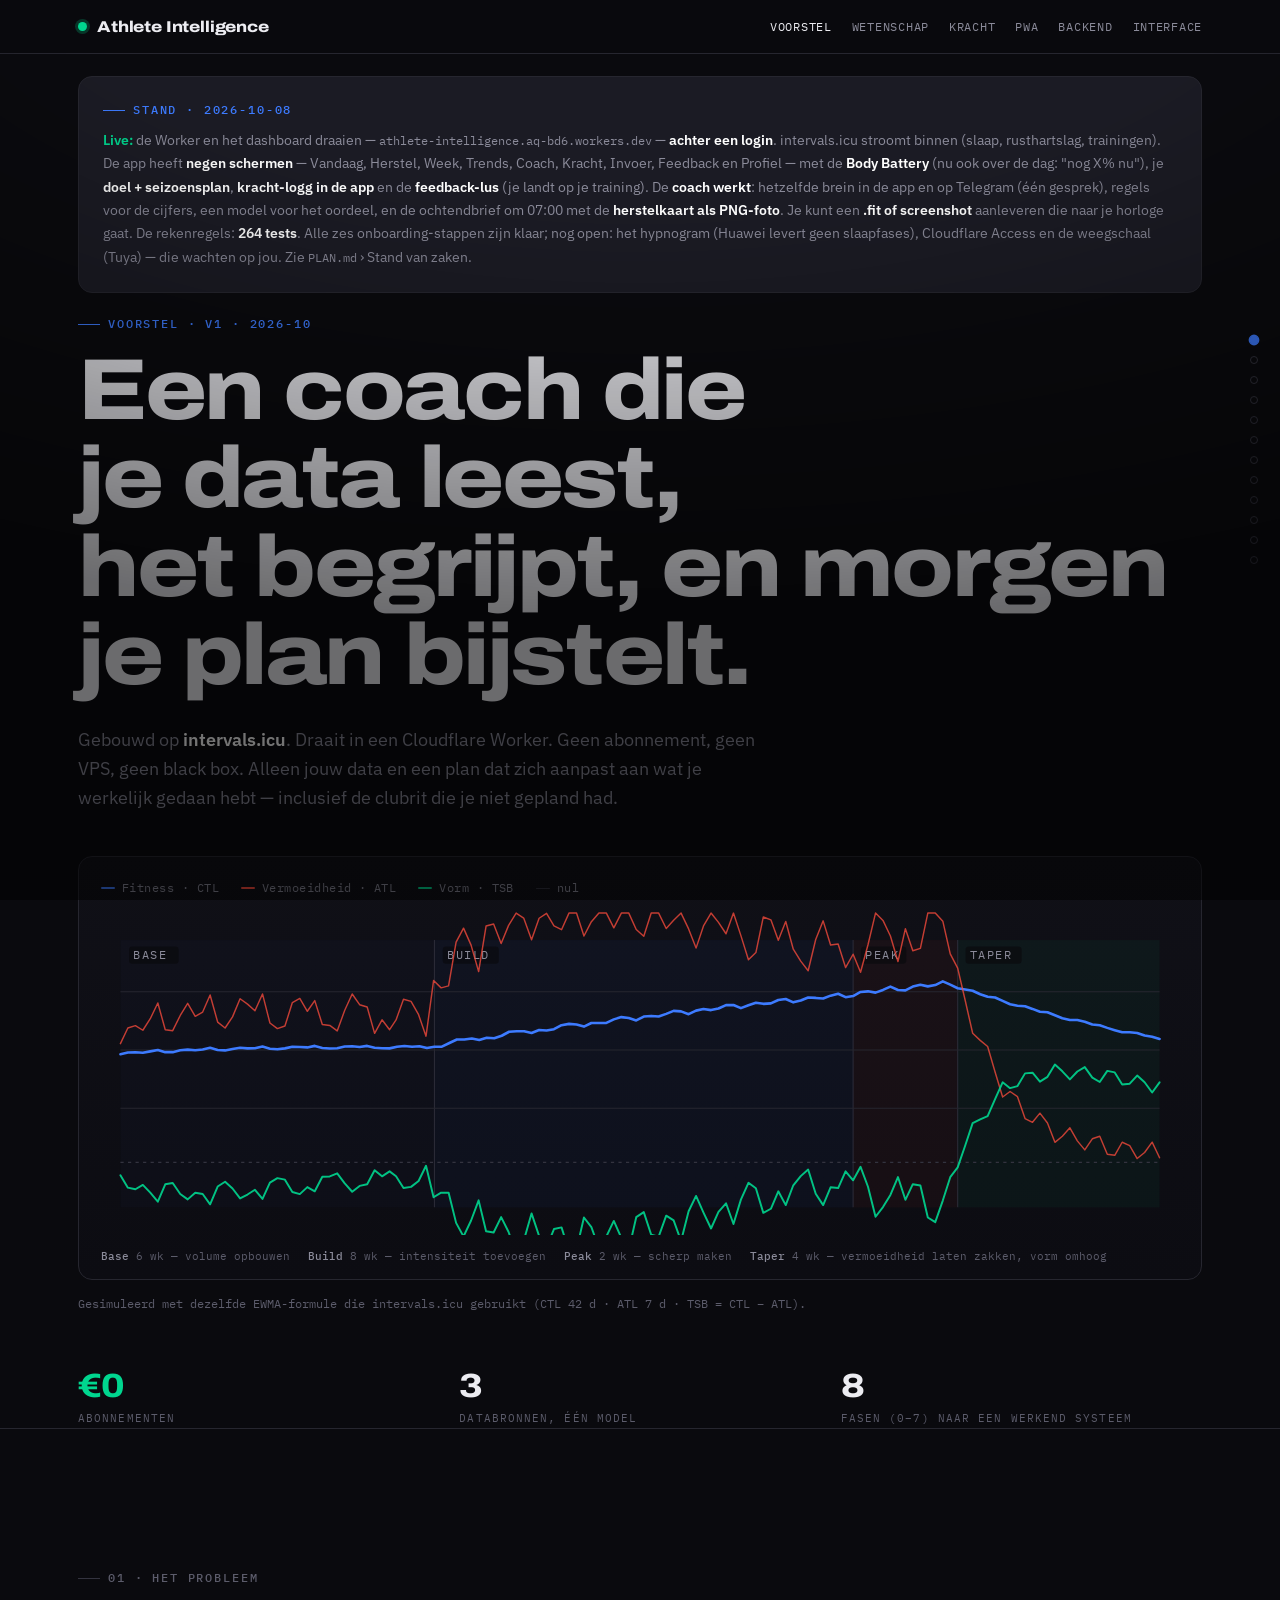
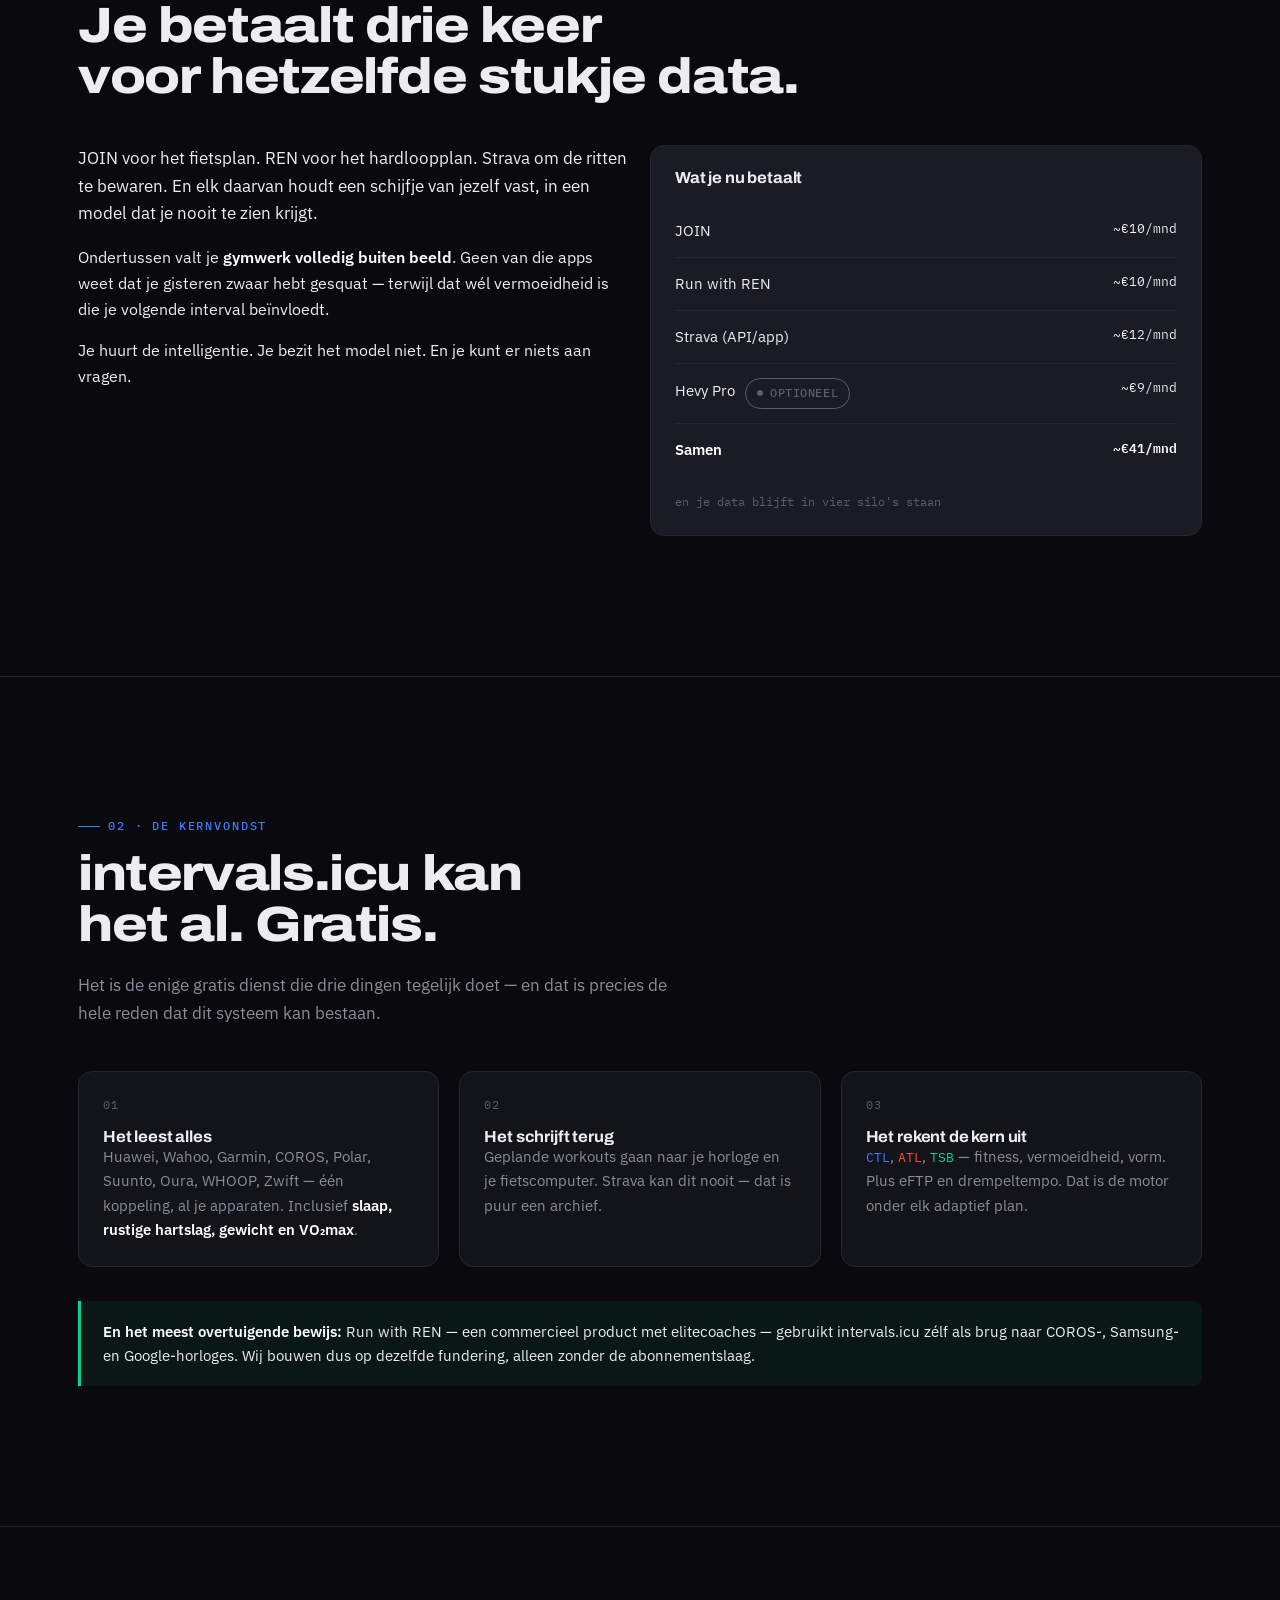
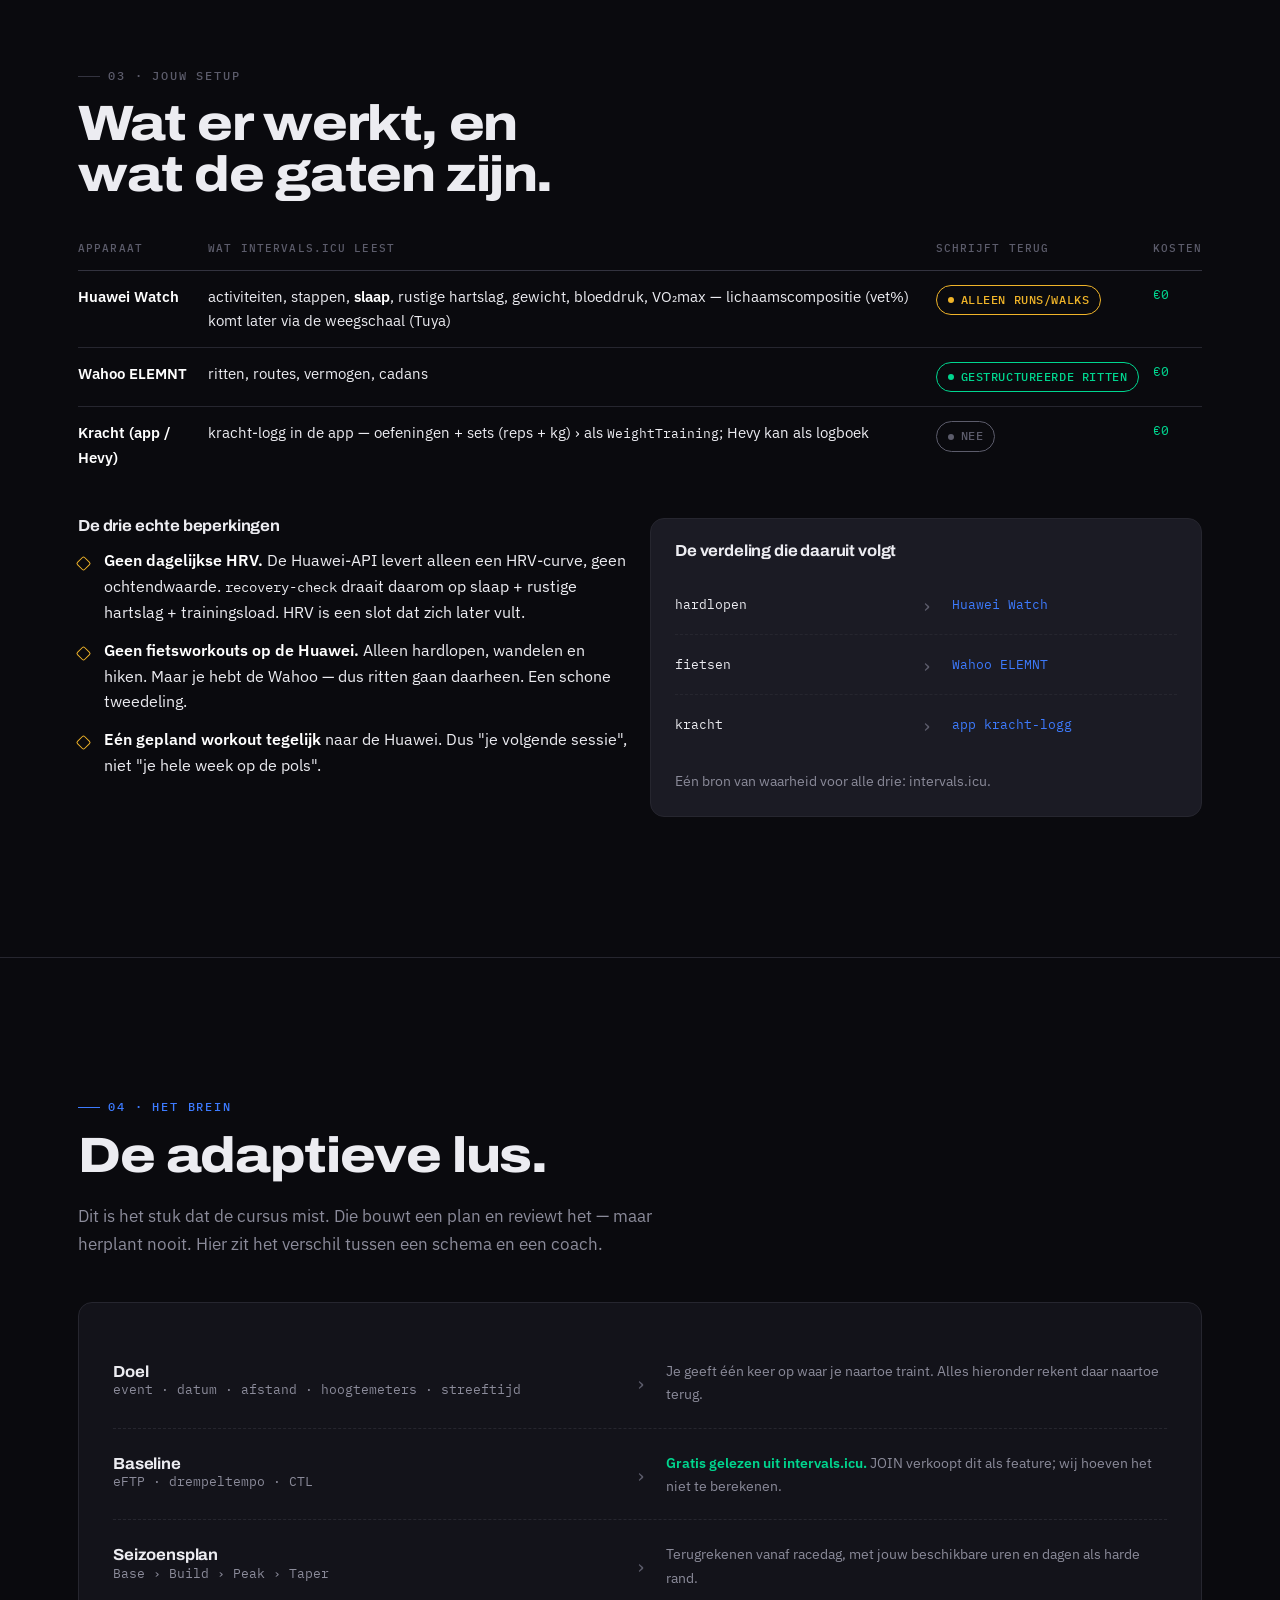
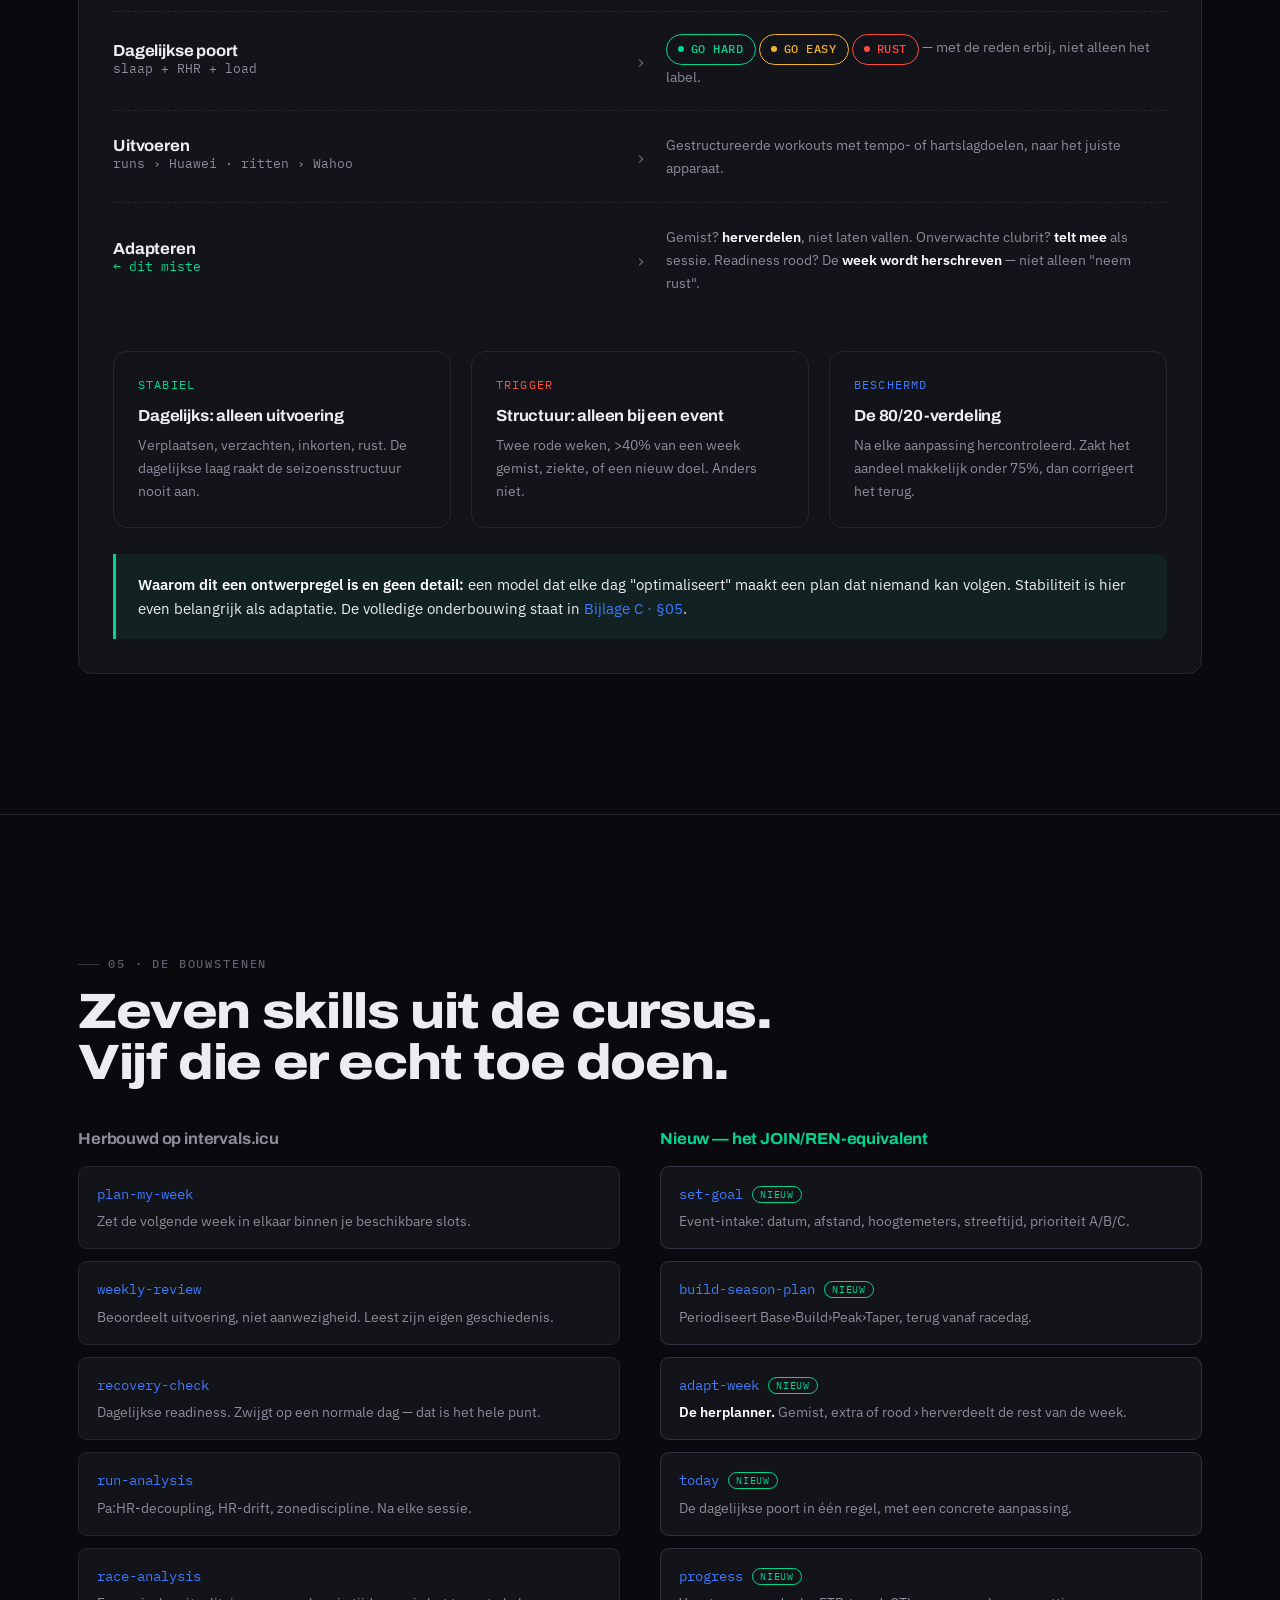
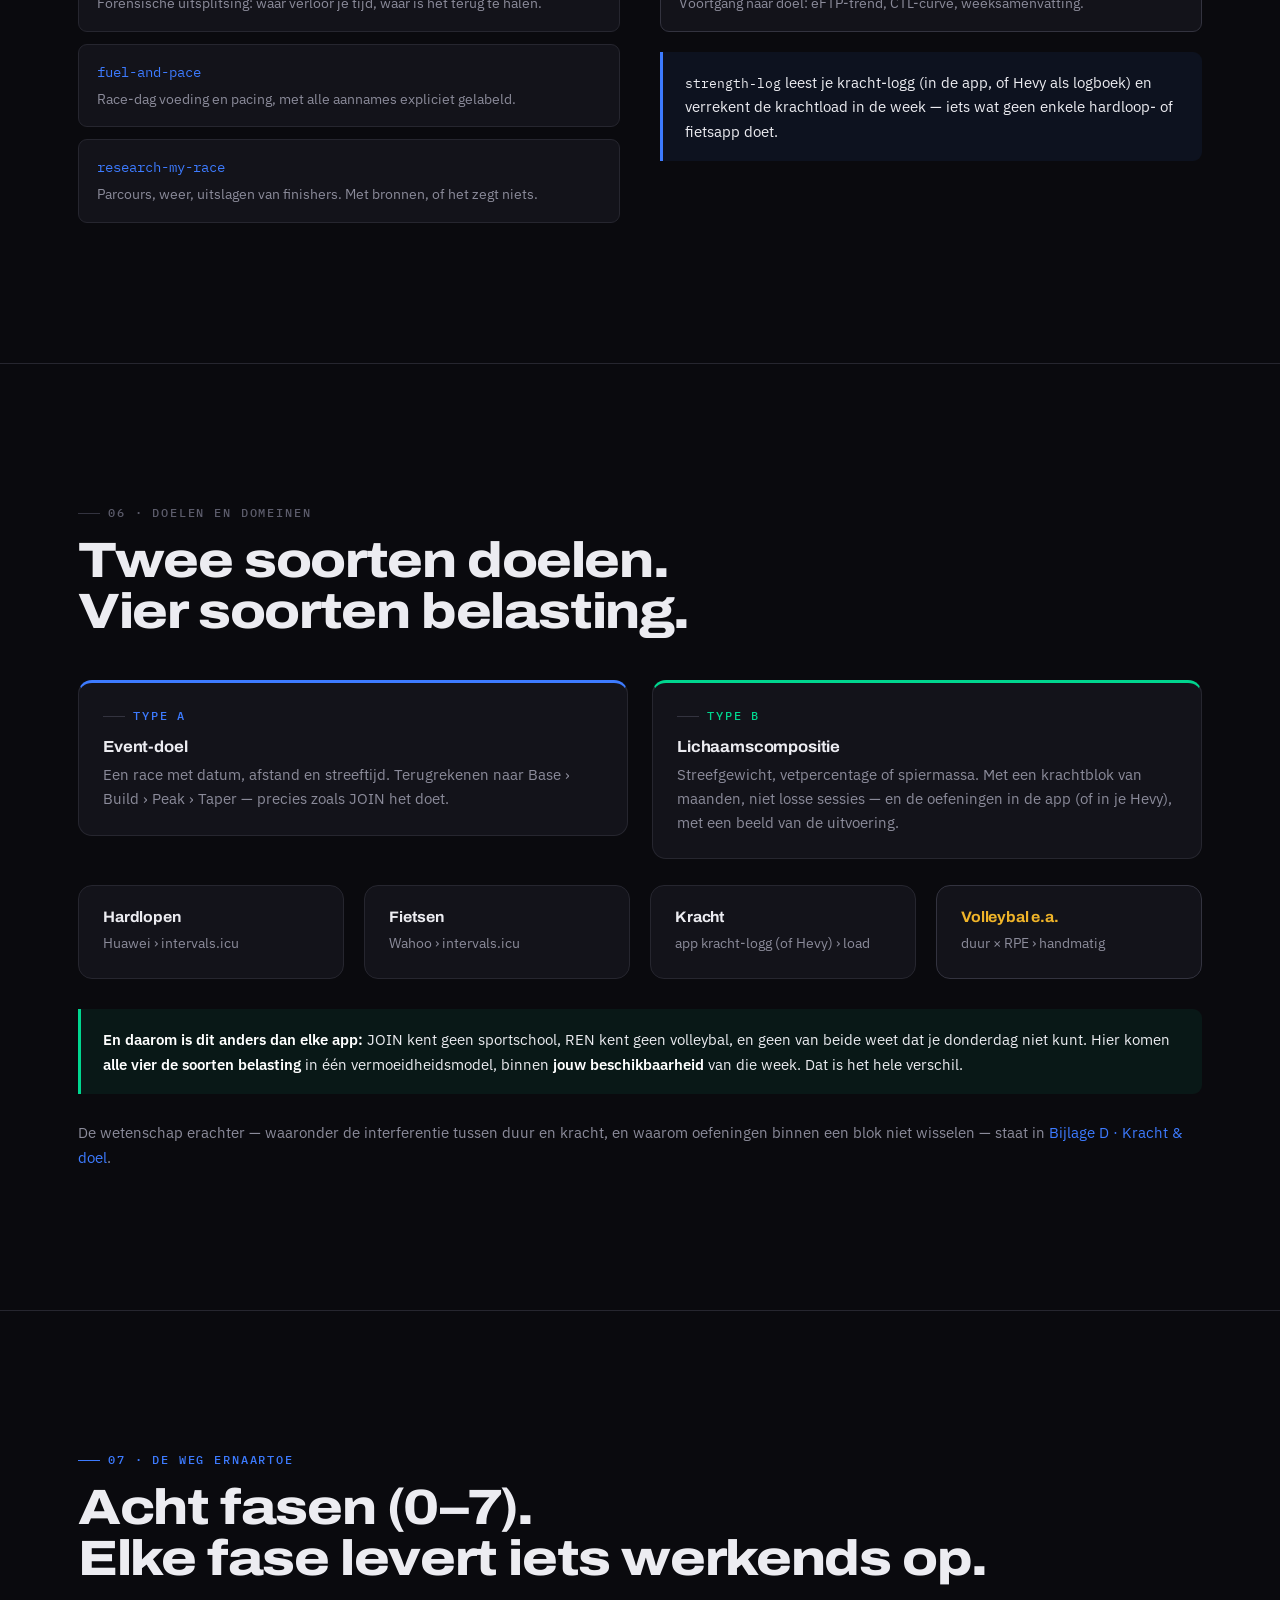
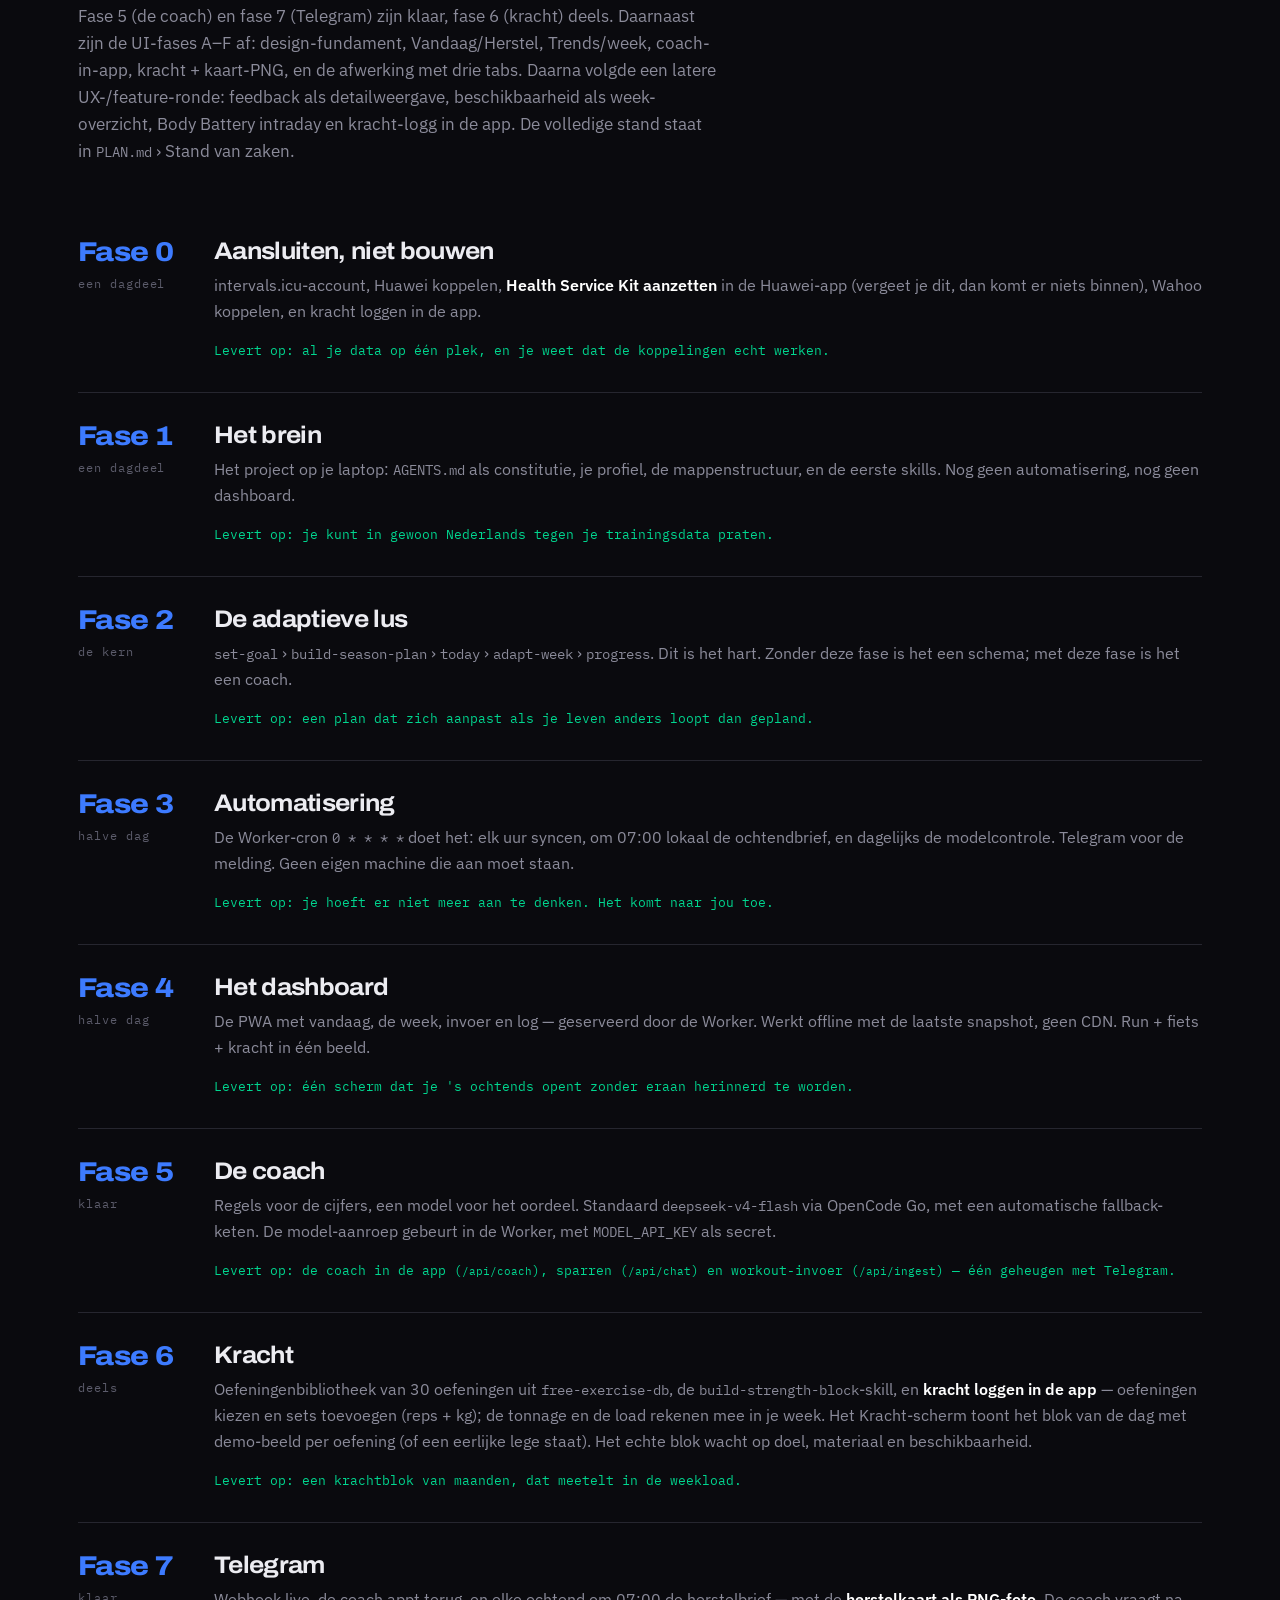
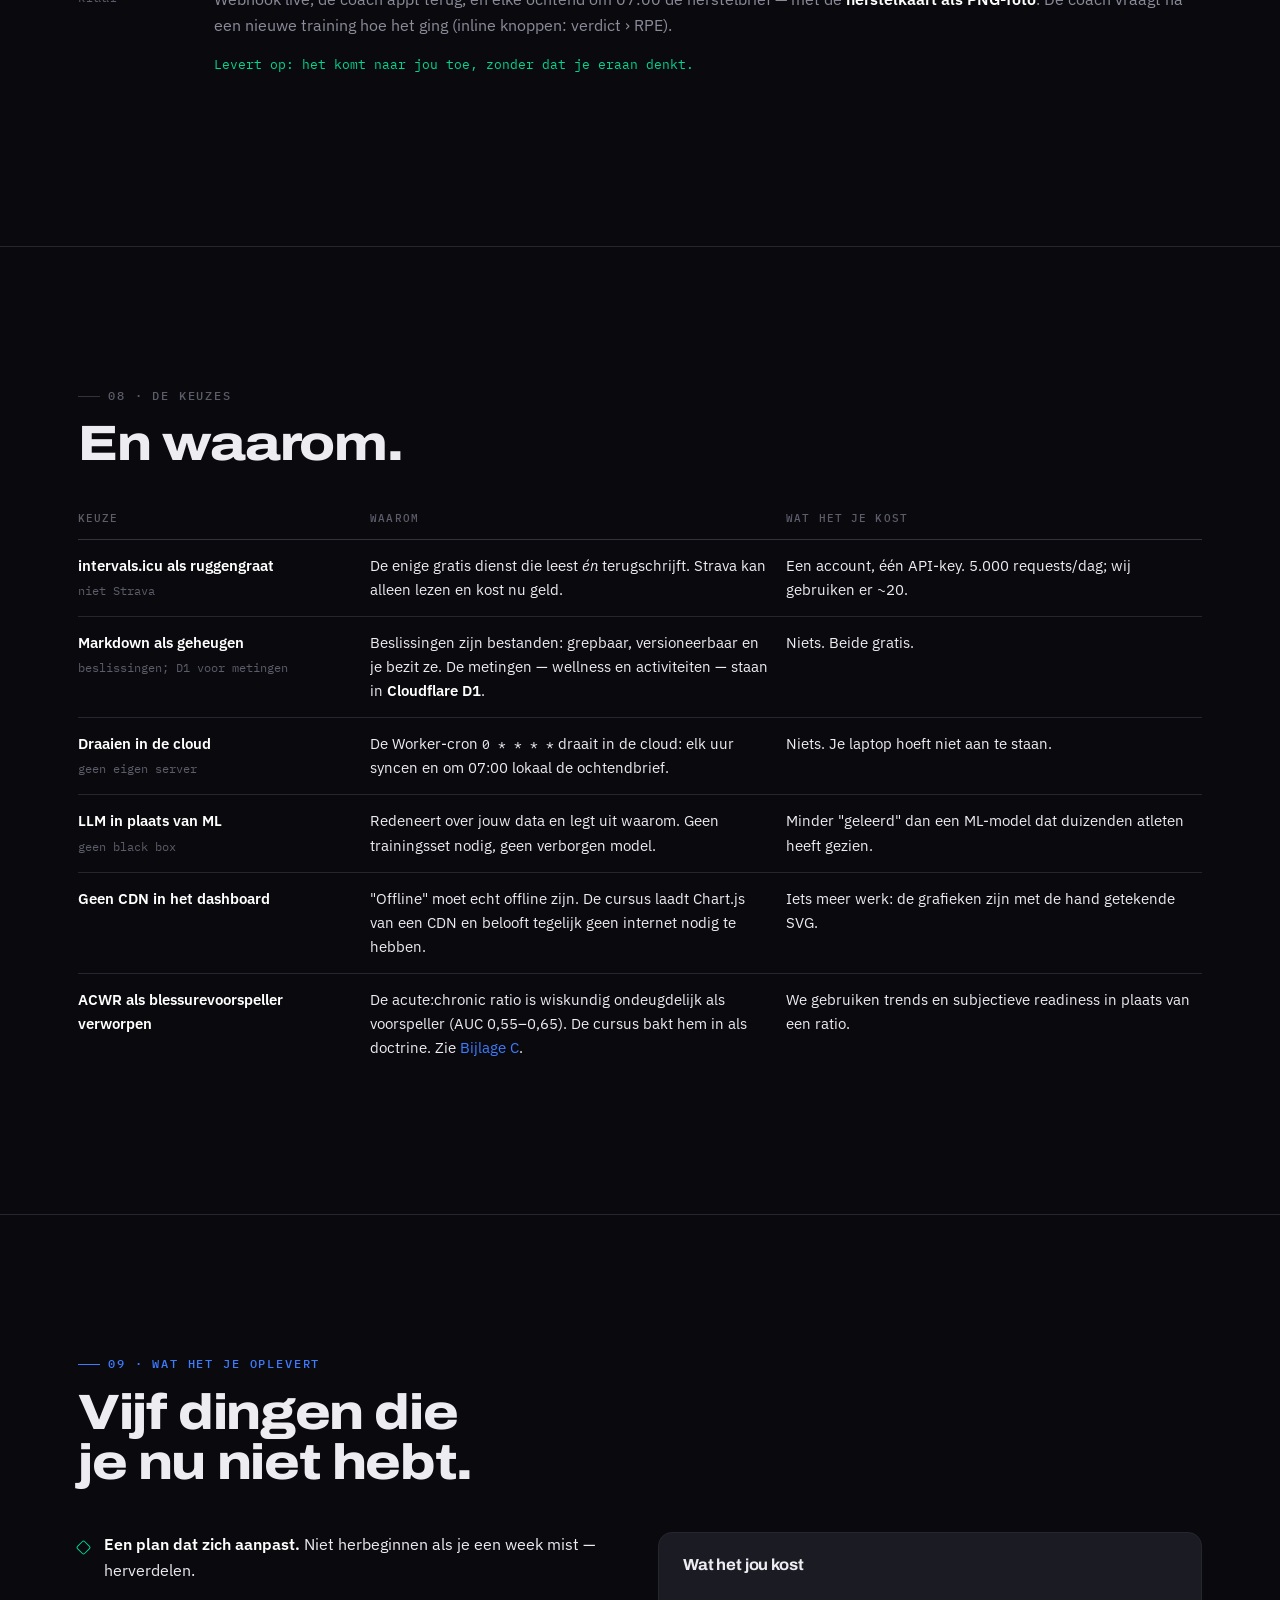
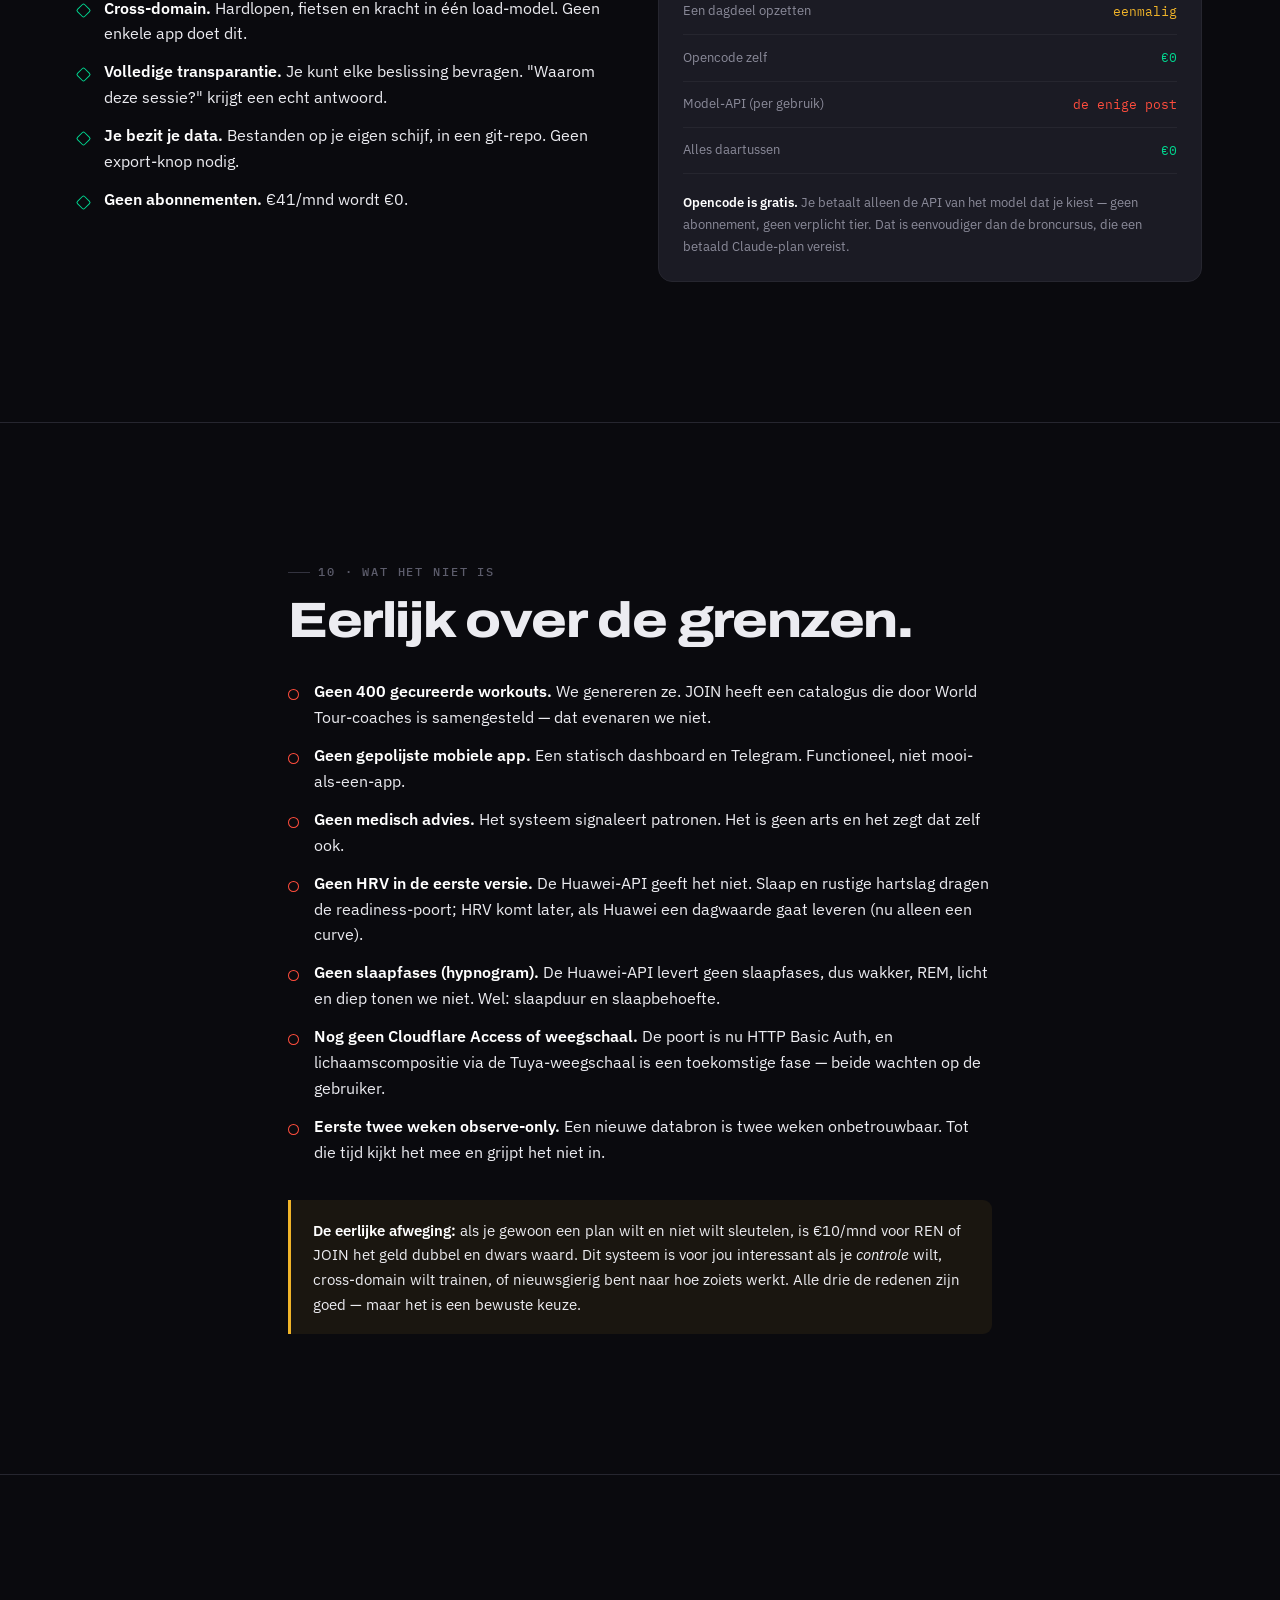
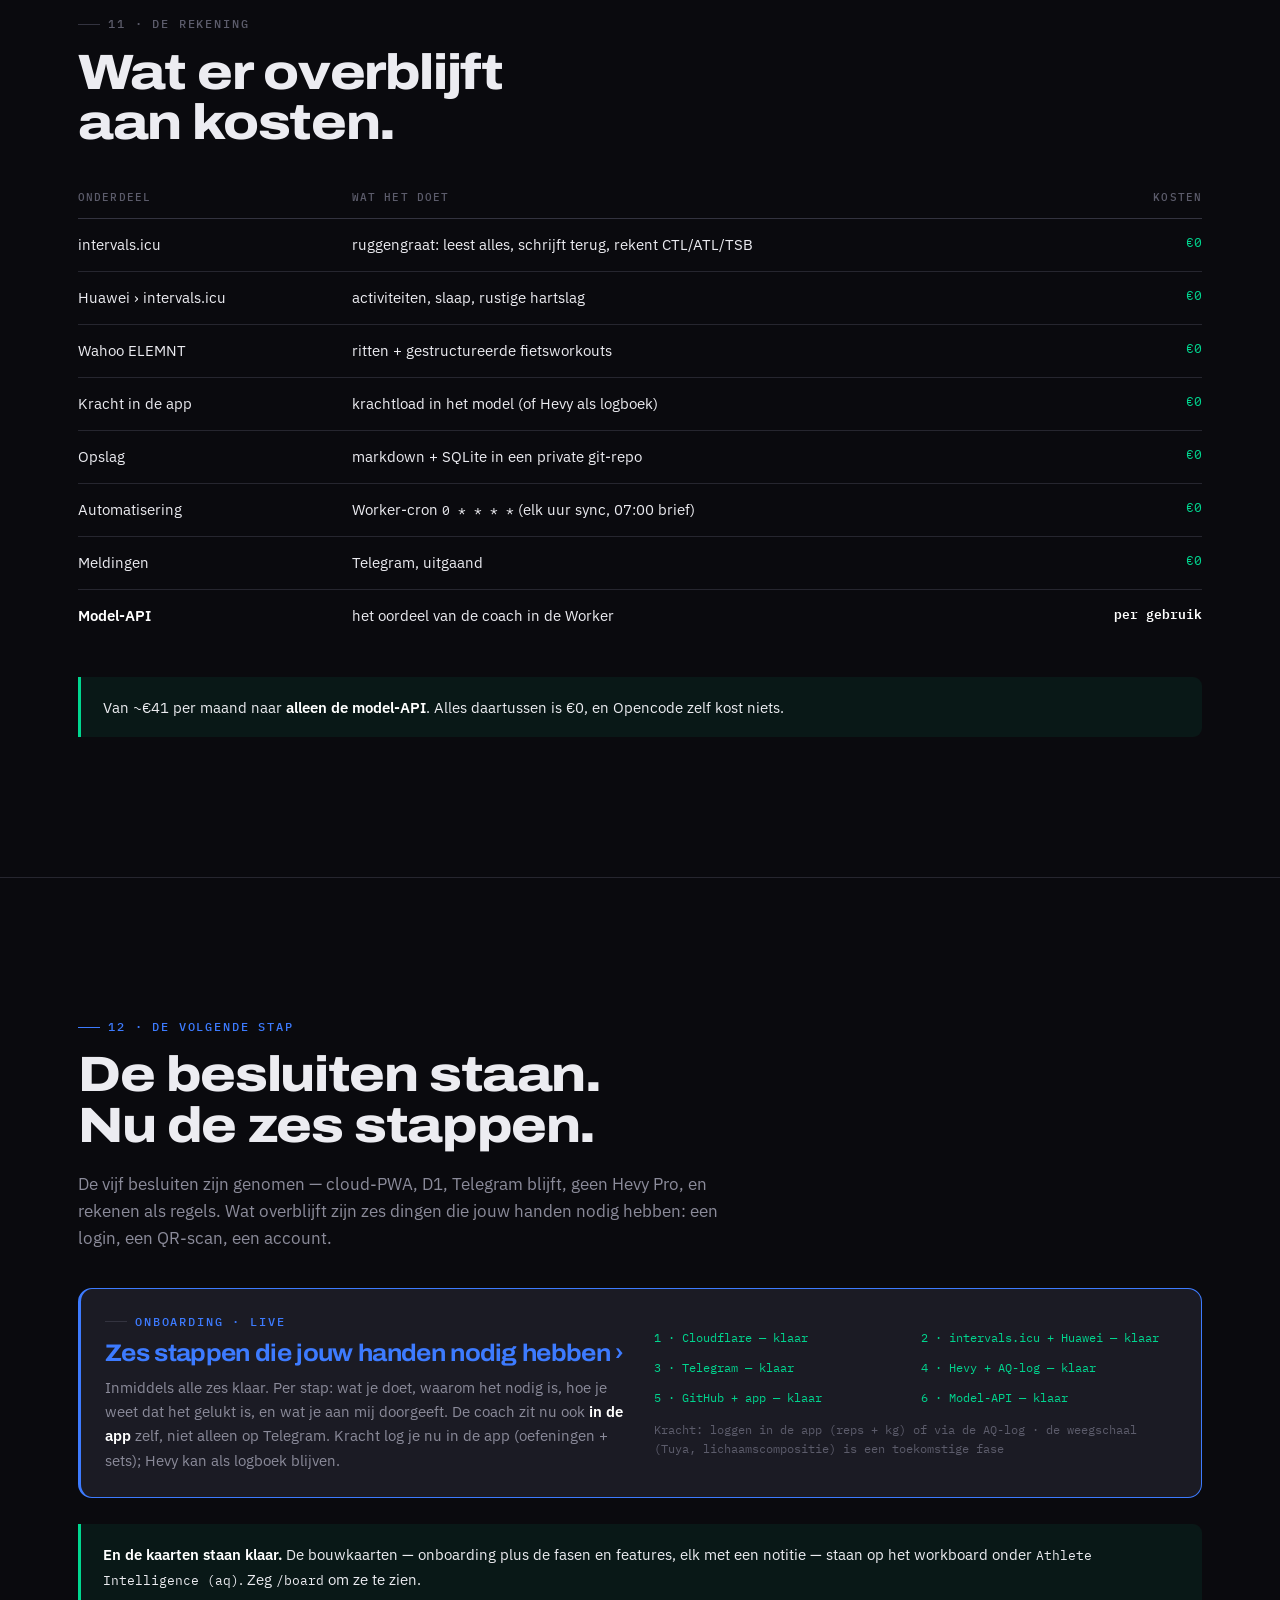
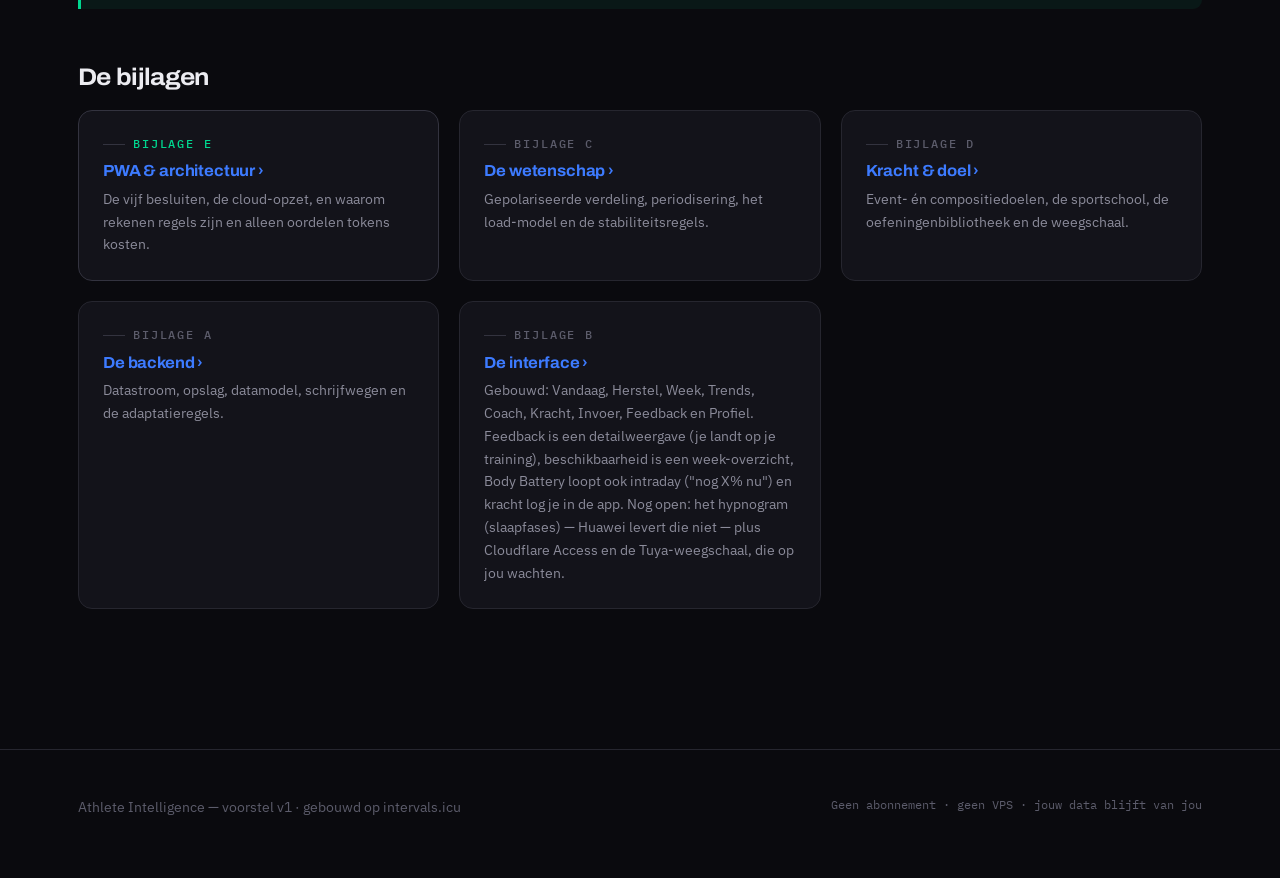
==== index.html @ 506e228f "docs: gelijktrekken met de UX-/feature-ronde (feedback-detail, week-overzicht, battery intraday, kra" ====
<!DOCTYPE html>
<html lang="nl">
<head>
<meta charset="utf-8">
<meta name="viewport" content="width=device-width, initial-scale=1">
<title>Athlete Intelligence — voorstel</title>
<meta name="description" content="Voorstel voor een zelfgebouwd, adaptief trainingssysteem op intervals.icu. Gratis, geen VPS, volledig transparant.">
<link rel="preconnect" href="https://fonts.googleapis.com">
<link rel="preconnect" href="https://fonts.gstatic.com" crossorigin>
<link href="https://fonts.googleapis.com/css2?family=Archivo:wdth,wght@62..125,400..900&family=IBM+Plex+Mono:wght@400;500&family=IBM+Plex+Sans:wght@400;500;600&display=swap" rel="stylesheet">
<link rel="stylesheet" href="assets/app.css">
</head>
<body>

<nav class="nav">
  <div class="nav-inner">
    <span class="brand"><span class="dot"></span>Athlete&nbsp;Intelligence</span>
    <div class="nav-links">
      <a href="index.html" aria-current="page">Voorstel</a>
      <a href="science.html">Wetenschap</a>
      <a href="strength.html">Kracht</a>
      <a href="pwa.html">PWA</a>
      <a href="backend.html">Backend</a>
      <a href="frontend.html">Interface</a>
    </div>
  </div>
</nav>

<!-- ============ STAND ============ -->
<section class="band" id="stand" style="padding:22px 0;border-top:0">
  <div class="wrap">
    <div class="card raised" style="display:flex;flex-wrap:wrap;gap:8px 26px;align-items:baseline">
      <span class="eyebrow accent" style="margin:0">Stand · 2026-10-08</span>
      <span style="font-size:.9rem;color:var(--muted)">
        <strong style="color:var(--form)">Live:</strong> de Worker en het dashboard draaien —
        <span class="mono" style="font-size:.82em">athlete-intelligence.aq-bd6.workers.dev</span> —
        <strong>achter een login</strong>. intervals.icu stroomt binnen (slaap, rusthartslag, trainingen).
        De app heeft <strong>negen schermen</strong> — Vandaag, Herstel, Week, Trends, Coach, Kracht,
        Invoer, Feedback en Profiel — met de <strong>Body Battery</strong> (nu ook over de dag:
        "nog X% nu"), je <strong>doel + seizoensplan</strong>, <strong>kracht-logg in de app</strong>
        en de <strong>feedback-lus</strong> (je landt op je training). De <strong>coach werkt</strong>:
        hetzelfde brein in de app en op Telegram (één gesprek), regels voor de cijfers, een model voor
        het oordeel, en de ochtendbrief om 07:00 met de <strong>herstelkaart als PNG-foto</strong>.
        Je kunt een <strong>.fit of screenshot</strong> aanleveren die naar je horloge gaat. De
        rekenregels: <strong>264 tests</strong>. Alle zes onboarding-stappen zijn klaar; nog open:
        het hypnogram (Huawei levert geen slaapfases), Cloudflare Access en de weegschaal (Tuya) —
        die wachten op jou. Zie <span class="mono" style="font-size:.82em">PLAN.md</span> › Stand van zaken.
      </span>
    </div>
  </div>
</section>

<!-- ============ HERO ============ -->
<header class="band" id="hero">
  <div class="wrap">
    <p class="eyebrow accent">Voorstel · v1 · 2026-10</p>
    <h1>Een coach die je data leest,<br>het begrijpt, en morgen<br>je plan bijstelt.</h1>

    <p class="lead reveal" style="max-width:62ch;margin-top:26px;font-size:1.12rem;color:var(--muted)">
      Gebouwd op <strong>intervals.icu</strong>. Draait in een Cloudflare Worker. Geen abonnement,
      geen VPS, geen black box. Alleen jouw data en een plan dat zich aanpast aan wat je
      werkelijk gedaan hebt — inclusief de clubrit die je niet gepland had.
    </p>

    <div class="reveal" style="margin-top:44px">
      <div class="chart-shell">
        <div class="chart-legend">
          <i class="l-ctl">Fitness · CTL</i>
          <i class="l-atl">Vermoeidheid · ATL</i>
          <i class="l-tsb">Vorm · TSB</i>
          <i class="l-zero">nul</i>
        </div>

        <svg class="chart-svg" viewBox="0 0 1000 300" role="img"
             aria-label="Fitness, vermoeidheid en vorm over een seizoen van twintig weken, met de fases Base, Build, Peak en Taper.">
          <defs>
            <linearGradient id="ctlFill" x1="0" y1="0" x2="0" y2="1">
              <stop offset="0%" stop-color="#3d7bff" stop-opacity="0.22"/>
              <stop offset="100%" stop-color="#3d7bff" stop-opacity="0"/>
            </linearGradient>
          </defs>

          <!-- fase-banden: het plan en de fysiologie zijn hetzelfde plaatje -->
          <g class="phase-bands">
            <rect x="18" y="26" width="291.3" height="248" fill="#3d7bff" opacity="0.02"/>
            <rect x="309.3" y="26" width="388.4" height="248" fill="#3d7bff" opacity="0.045"/>
            <rect x="697.7" y="26" width="97" height="248" fill="#ff4d3d" opacity="0.045"/>
            <rect x="794.7" y="26" width="187.3" height="248" fill="#00d68f" opacity="0.045"/>
          </g>
          <g stroke="#2c2c38" stroke-width="1" class="phase-bands">
            <line x1="309.3" y1="26" x2="309.3" y2="274"/>
            <line x1="697.7" y1="26" x2="697.7" y2="274"/>
            <line x1="794.7" y1="26" x2="794.7" y2="274"/>
          </g>
          <g font-family="IBM Plex Mono, monospace" font-size="11" letter-spacing="1.4">
            <rect x="26" y="32" width="46" height="16" rx="3" fill="#0a0a0e" opacity="0.72"/>
            <rect x="317" y="32" width="52" height="16" rx="3" fill="#0a0a0e" opacity="0.72"/>
            <rect x="705" y="32" width="42" height="16" rx="3" fill="#0a0a0e" opacity="0.72"/>
            <rect x="802" y="32" width="52" height="16" rx="3" fill="#0a0a0e" opacity="0.72"/>
            <text x="30" y="44" fill="#8b8b9a">BASE</text>
            <text x="321" y="44" fill="#8b8b9a">BUILD</text>
            <text x="709" y="44" fill="#8b8b9a">PEAK</text>
            <text x="806" y="44" fill="#8b8b9a">TAPER</text>
          </g>

          <!-- rasterlijnen -->
          <g stroke="#26262f" stroke-width="1">
            <line x1="18" y1="74" x2="982" y2="74"/>
            <line x1="18" y1="128" x2="982" y2="128"/>
            <line x1="18" y1="182" x2="982" y2="182"/>
          </g>

          <!-- nul-lijn voor TSB -->
          <line x1="18" y1="232.3" x2="982" y2="232.3" stroke="#33333f" stroke-width="1" stroke-dasharray="3 4"/>

          <!-- CTL -->
          <path d="M18.0 132.0 L24.9 130.3 L31.9 130.1 L38.8 130.5 L45.7 129.3 L52.7 128.0 L59.6 130.0 L66.5 130.0 L73.5 128.3 L80.4 127.7 L87.4 128.3 L94.3 127.6 L101.2 126.0 L108.2 128.0 L115.1 128.4 L122.0 127.1 L129.0 126.0 L135.9 126.5 L142.8 126.4 L149.8 124.8 L156.7 126.8 L163.6 127.4 L170.6 126.5 L177.5 125.0 L184.4 125.3 L191.4 125.6 L198.3 124.2 L205.3 126.1 L212.2 126.7 L219.1 126.4 L226.1 124.8 L233.0 124.6 L239.9 125.2 L246.9 124.2 L253.8 126.0 L260.7 126.4 L267.7 126.5 L274.6 125.0 L281.5 124.3 L288.5 125.0 L295.4 124.5 L302.3 126.2 L309.3 125.0 L316.2 124.9 L323.2 121.5 L330.1 118.3 L337.0 118.3 L344.0 117.3 L350.9 118.7 L357.8 116.7 L364.8 117.1 L371.7 114.8 L378.6 111.1 L385.6 110.6 L392.5 110.6 L399.4 112.2 L406.4 109.5 L413.3 109.9 L420.2 108.7 L427.2 105.0 L434.1 103.8 L441.1 104.4 L448.0 106.3 L454.9 103.0 L461.9 103.0 L468.8 102.9 L475.7 99.6 L482.7 97.5 L489.6 98.3 L496.5 100.6 L503.5 97.0 L510.4 96.4 L517.3 97.0 L524.3 94.5 L531.2 91.7 L538.1 92.2 L545.1 94.8 L552.0 91.5 L558.9 90.0 L565.9 91.0 L572.8 89.5 L579.8 86.4 L586.7 86.3 L593.6 89.2 L600.6 86.5 L607.5 84.2 L614.4 85.2 L621.4 84.8 L628.3 81.6 L635.2 80.7 L642.2 83.8 L649.1 82.1 L656.0 79.3 L663.0 79.7 L669.9 80.3 L676.8 77.6 L683.8 75.8 L690.7 79.0 L697.7 78.0 L704.6 74.2 L711.5 73.6 L718.5 74.8 L725.4 72.3 L732.3 69.2 L739.3 72.4 L746.2 72.7 L753.1 69.2 L760.1 67.5 L767.0 69.0 L773.9 67.8 L780.9 64.3 L787.8 67.4 L794.7 70.7 L801.7 71.9 L808.6 73.1 L815.6 76.3 L822.5 78.7 L829.4 79.3 L836.4 82.5 L843.3 85.6 L850.2 87.0 L857.2 87.5 L864.1 89.9 L871.0 92.5 L878.0 93.0 L884.9 95.8 L891.8 98.5 L898.8 100.2 L905.7 100.2 L912.6 101.8 L919.6 104.4 L926.5 105.1 L933.5 107.5 L940.4 109.6 L947.3 111.6 L954.3 111.5 L961.2 112.2 L968.1 114.6 L975.1 115.7 L982.0 117.8 L 982.0 274.0 L 18.0 274.0 Z"
                fill="url(#ctlFill)" stroke="none" opacity="0"/>
          <path class="draw" d="M18.0 132.0 L24.9 130.3 L31.9 130.1 L38.8 130.5 L45.7 129.3 L52.7 128.0 L59.6 130.0 L66.5 130.0 L73.5 128.3 L80.4 127.7 L87.4 128.3 L94.3 127.6 L101.2 126.0 L108.2 128.0 L115.1 128.4 L122.0 127.1 L129.0 126.0 L135.9 126.5 L142.8 126.4 L149.8 124.8 L156.7 126.8 L163.6 127.4 L170.6 126.5 L177.5 125.0 L184.4 125.3 L191.4 125.6 L198.3 124.2 L205.3 126.1 L212.2 126.7 L219.1 126.4 L226.1 124.8 L233.0 124.6 L239.9 125.2 L246.9 124.2 L253.8 126.0 L260.7 126.4 L267.7 126.5 L274.6 125.0 L281.5 124.3 L288.5 125.0 L295.4 124.5 L302.3 126.2 L309.3 125.0 L316.2 124.9 L323.2 121.5 L330.1 118.3 L337.0 118.3 L344.0 117.3 L350.9 118.7 L357.8 116.7 L364.8 117.1 L371.7 114.8 L378.6 111.1 L385.6 110.6 L392.5 110.6 L399.4 112.2 L406.4 109.5 L413.3 109.9 L420.2 108.7 L427.2 105.0 L434.1 103.8 L441.1 104.4 L448.0 106.3 L454.9 103.0 L461.9 103.0 L468.8 102.9 L475.7 99.6 L482.7 97.5 L489.6 98.3 L496.5 100.6 L503.5 97.0 L510.4 96.4 L517.3 97.0 L524.3 94.5 L531.2 91.7 L538.1 92.2 L545.1 94.8 L552.0 91.5 L558.9 90.0 L565.9 91.0 L572.8 89.5 L579.8 86.4 L586.7 86.3 L593.6 89.2 L600.6 86.5 L607.5 84.2 L614.4 85.2 L621.4 84.8 L628.3 81.6 L635.2 80.7 L642.2 83.8 L649.1 82.1 L656.0 79.3 L663.0 79.7 L669.9 80.3 L676.8 77.6 L683.8 75.8 L690.7 79.0 L697.7 78.0 L704.6 74.2 L711.5 73.6 L718.5 74.8 L725.4 72.3 L732.3 69.2 L739.3 72.4 L746.2 72.7 L753.1 69.2 L760.1 67.5 L767.0 69.0 L773.9 67.8 L780.9 64.3 L787.8 67.4 L794.7 70.7 L801.7 71.9 L808.6 73.1 L815.6 76.3 L822.5 78.7 L829.4 79.3 L836.4 82.5 L843.3 85.6 L850.2 87.0 L857.2 87.5 L864.1 89.9 L871.0 92.5 L878.0 93.0 L884.9 95.8 L891.8 98.5 L898.8 100.2 L905.7 100.2 L912.6 101.8 L919.6 104.4 L926.5 105.1 L933.5 107.5 L940.4 109.6 L947.3 111.6 L954.3 111.5 L961.2 112.2 L968.1 114.6 L975.1 115.7 L982.0 117.8"
                fill="none" stroke="#3d7bff" stroke-width="2.4" stroke-linecap="round" stroke-linejoin="round"/>

          <!-- ATL -->
          <path class="draw d2" d="M18.0 122.1 L24.9 107.6 L31.9 105.4 L38.8 109.7 L45.7 99.0 L52.7 84.4 L59.6 109.2 L66.5 110.1 L73.5 96.0 L80.4 84.7 L87.4 96.8 L94.3 92.8 L101.2 77.0 L108.2 102.1 L115.1 107.6 L122.0 97.3 L129.0 80.5 L135.9 85.5 L142.8 91.6 L149.8 76.0 L156.7 103.0 L163.6 108.2 L170.6 105.8 L177.5 84.0 L184.4 80.2 L191.4 92.1 L198.3 82.2 L205.3 104.4 L212.2 105.2 L219.1 110.3 L226.1 91.2 L233.0 76.1 L239.9 86.0 L246.9 88.1 L253.8 112.6 L260.7 100.0 L267.7 109.2 L273.7 100.1 L280.6 80.9 L287.6 82.9 L294.6 95.3 L301.5 115.2 L308.5 63.6 L315.5 70.4 L322.4 68.5 L329.4 27.9 L336.3 15.0 L343.3 30.7 L350.3 55.3 L357.2 13.0 L364.2 11.2 L371.2 29.2 L378.1 12.4 L385.1 1.0 L392.1 5.6 L399.4 25.7 L406.4 5.8 L413.3 1.2 L420.2 12.9 L427.2 16.4 L434.1 1.0 L441.1 1.0 L448.0 22.3 L454.9 9.0 L461.9 1.0 L468.8 1.0 L475.7 14.7 L482.7 1.0 L489.6 1.0 L496.5 16.3 L503.5 22.5 L510.4 1.0 L517.3 1.0 L524.3 15.3 L531.2 7.6 L538.1 1.0 L545.1 15.7 L552.0 33.5 L558.9 12.9 L565.9 1.0 L572.8 9.6 L579.8 20.2 L586.7 1.0 L593.6 21.9 L600.6 44.3 L607.5 37.6 L614.4 4.6 L621.4 7.3 L628.3 26.3 L635.2 8.8 L642.2 34.5 L649.1 45.6 L656.0 54.5 L663.0 25.5 L669.9 8.2 L676.8 30.6 L683.8 29.7 L690.7 51.5 L697.7 39.2 L704.6 55.9 L711.5 30.4 L718.5 1.0 L725.4 7.8 L732.3 22.3 L739.3 45.9 L746.2 15.5 L753.1 35.9 L760.1 33.7 L767.0 1.0 L773.9 1.0 L780.9 8.5 L787.8 38.8 L794.7 52.1 L801.7 82.1 L808.6 112.5 L815.6 119.1 L822.5 124.8 L829.4 148.5 L836.4 171.6 L843.3 166.5 L850.2 171.3 L857.2 191.6 L864.1 195.1 L871.0 186.6 L878.0 195.7 L884.9 213.7 L891.8 208.0 L898.8 200.2 L905.7 212.3 L912.6 220.7 L919.6 210.4 L926.5 208.0 L933.5 224.7 L940.4 225.7 L947.3 213.6 L954.3 216.7 L961.2 228.7 L968.1 223.1 L975.1 213.5 L982.0 228.0"
                fill="none" stroke="#ff4d3d" stroke-width="1.35" stroke-linecap="round" stroke-linejoin="round" opacity="0.75"/>

          <!-- TSB -->
          <path class="draw d3" d="M18.0 244.3 L24.9 255.7 L31.9 257.2 L38.8 253.2 L45.7 260.4 L52.7 268.7 L59.6 252.6 L66.5 251.4 L73.5 261.6 L80.4 266.6 L87.4 260.4 L94.3 261.6 L101.2 271.2 L108.2 254.7 L115.1 250.2 L122.0 256.5 L129.0 265.7 L135.9 262.1 L142.8 257.7 L149.8 266.2 L156.7 251.0 L163.6 246.9 L170.6 248.3 L177.5 259.7 L184.4 261.7 L191.4 255.2 L198.3 259.1 L205.3 245.6 L212.2 245.3 L219.1 242.4 L226.1 251.8 L233.0 259.5 L239.9 254.1 L246.9 252.5 L253.8 239.5 L260.7 245.2 L267.7 240.6 L273.7 245.2 L280.6 256.0 L287.6 255.0 L294.6 249.5 L301.5 235.4 L308.5 264.6 L315.5 260.4 L322.4 260.3 L329.4 288.4 L336.3 301.0 L343.3 286.2 L350.3 267.5 L357.2 296.2 L364.2 297.3 L371.2 283.0 L378.1 296.9 L385.1 316.9 L392.1 305.1 L399.4 279.6 L406.4 300.5 L413.3 311.4 L420.2 294.1 L427.2 292.6 L434.1 314.3 L441.1 313.2 L448.0 283.4 L454.9 292.3 L461.9 311.8 L468.8 301.0 L475.7 286.6 L482.7 302.3 L489.6 313.4 L496.5 283.1 L503.5 278.4 L510.4 299.4 L517.3 301.2 L524.3 281.7 L531.2 286.1 L538.1 305.2 L545.1 277.6 L552.0 263.4 L558.9 278.8 L565.9 293.6 L572.8 278.2 L579.8 270.2 L586.7 289.4 L593.6 266.8 L600.6 251.2 L607.5 256.3 L614.4 279.1 L621.4 275.3 L628.3 259.1 L635.2 271.9 L642.2 253.5 L649.1 245.0 L656.0 238.9 L663.0 261.3 L669.9 271.9 L676.8 255.4 L683.8 256.1 L690.7 240.6 L697.7 248.9 L704.6 236.4 L711.5 254.9 L718.5 282.7 L725.4 273.7 L732.3 262.5 L739.3 245.9 L746.2 267.0 L753.1 252.5 L760.1 253.7 L767.0 283.4 L773.9 287.7 L780.9 267.7 L787.8 246.0 L794.7 236.9 L801.7 216.6 L808.6 195.9 L815.6 192.4 L822.5 189.4 L829.4 173.5 L836.4 158.0 L843.3 163.4 L850.2 161.5 L857.2 149.7 L864.1 149.1 L871.0 157.4 L878.0 152.9 L884.9 141.5 L891.8 147.8 L898.8 155.3 L905.7 148.0 L912.6 143.9 L919.6 153.7 L926.5 157.7 L933.5 147.4 L940.4 148.8 L947.3 160.1 L954.3 159.3 L961.2 151.7 L968.1 157.9 L975.1 167.4 L982.0 158.0"
                fill="none" stroke="#00d68f" stroke-width="1.8" stroke-linecap="round" stroke-linejoin="round" opacity="0.9"/>
        </svg>

        <div class="phase-key">
          <span><b>Base</b> 6 wk — volume opbouwen</span>
          <span><b>Build</b> 8 wk — intensiteit toevoegen</span>
          <span><b>Peak</b> 2 wk — scherp maken</span>
          <span><b>Taper</b> 4 wk — vermoeidheid laten zakken, vorm omhoog</span>
        </div>
      </div>
      <p class="mono" style="color:var(--dim);font-size:0.76rem;margin-top:14px">
        Gesimuleerd met dezelfde EWMA-formule die intervals.icu gebruikt (CTL 42 d · ATL 7 d · TSB = CTL − ATL).
      </p>
    </div>

    <div class="grid g3 reveal" style="margin-top:56px">
      <div class="stat"><div class="n" style="color:var(--form)">€0</div><div class="l">abonnementen</div></div>
      <div class="stat"><div class="n">3</div><div class="l">databronnen, één model</div></div>
      <div class="stat"><div class="n">8</div><div class="l">fasen (0–7) naar een werkend systeem</div></div>
    </div>
  </div>
</header>

<!-- ============ PROBLEEM ============ -->
<section class="band" id="probleem">
  <div class="wrap">
    <p class="eyebrow">01 · Het probleem</p>
    <h2>Je betaalt drie keer<br>voor hetzelfde stukje data.</h2>
    <div class="grid g2" style="margin-top:44px;align-items:start">
      <div>
        <p style="font-size:1.06rem">
          JOIN voor het fietsplan. REN voor het hardloopplan. Strava om de ritten te bewaren.
          En elk daarvan houdt een schijfje van jezelf vast, in een model dat je nooit te zien krijgt.
        </p>
        <p>
          Ondertussen valt je <strong>gymwerk volledig buiten beeld</strong>. Geen van die apps
          weet dat je gisteren zwaar hebt gesquat — terwijl dat wél vermoeidheid is die je
          volgende interval beïnvloedt.
        </p>
        <p>
          Je huurt de intelligentie. Je bezit het model niet. En je kunt er niets aan vragen.
        </p>
      </div>
      <div class="card raised">
        <h4 style="margin-bottom:18px">Wat je nu betaalt</h4>
        <table>
          <tr><td>JOIN</td><td class="mono" style="text-align:right">~€10/mnd</td></tr>
          <tr><td>Run with REN</td><td class="mono" style="text-align:right">~€10/mnd</td></tr>
          <tr><td>Strava (API/app)</td><td class="mono" style="text-align:right">~€12/mnd</td></tr>
          <tr><td>Hevy Pro <span class="pill off" style="margin-left:6px">optioneel</span></td><td class="mono" style="text-align:right">~€9/mnd</td></tr>
          <tr><td><strong>Samen</strong></td><td class="mono" style="text-align:right;color:var(--fatigue)"><strong>~€41/mnd</strong></td></tr>
        </table>
        <p class="mono" style="font-size:0.74rem;color:var(--dim);margin-top:16px">
          en je data blijft in vier silo's staan
        </p>
      </div>
    </div>
  </div>
</section>

<!-- ============ KERNVONDST ============ -->
<section class="band" id="kernvondst">
  <div class="wrap">
    <p class="eyebrow accent">02 · De kernvondst</p>
    <h2>intervals.icu kan<br>het al. Gratis.</h2>
    <p class="lead" style="max-width:60ch;margin-top:22px;font-size:1.08rem;color:var(--muted)">
      Het is de enige gratis dienst die drie dingen tegelijk doet — en dat is precies
      de hele reden dat dit systeem kan bestaan.
    </p>

    <div class="grid g3" style="margin-top:44px">
      <div class="card">
        <span class="card-num">01</span>
        <h4>Het leest alles</h4>
        <p style="color:var(--muted);font-size:0.93rem">
          Huawei, Wahoo, Garmin, COROS, Polar, Suunto, Oura, WHOOP, Zwift — één koppeling,
          al je apparaten. Inclusief <strong>slaap, rustige hartslag, gewicht en VO₂max</strong>.
        </p>
      </div>
      <div class="card">
        <span class="card-num">02</span>
        <h4>Het schrijft terug</h4>
        <p style="color:var(--muted);font-size:0.93rem">
          Geplande workouts gaan naar je horloge en je fietscomputer. Strava kan dit nooit —
          dat is puur een archief.
        </p>
      </div>
      <div class="card">
        <span class="card-num">03</span>
        <h4>Het rekent de kern uit</h4>
        <p style="color:var(--muted);font-size:0.93rem">
          <span class="mono" style="color:var(--fitness)">CTL</span>,
          <span class="mono" style="color:var(--fatigue)">ATL</span>,
          <span class="mono" style="color:var(--form)">TSB</span> — fitness, vermoeidheid, vorm.
          Plus eFTP en drempeltempo. Dat is de motor onder elk adaptief plan.
        </p>
      </div>
    </div>

    <div class="callout form reveal" style="margin-top:34px">
      <strong>En het meest overtuigende bewijs:</strong> Run with REN — een commercieel product
      met elitecoaches — gebruikt intervals.icu zélf als brug naar COROS-, Samsung- en
      Google-horloges. Wij bouwen dus op dezelfde fundering, alleen zonder de abonnementslaag.
    </div>
  </div>
</section>

<!-- ============ SETUP ============ -->
<section class="band" id="setup">
  <div class="wrap">
    <p class="eyebrow">03 · Jouw setup</p>
    <h2>Wat er werkt, en<br>wat de gaten zijn.</h2>

    <table style="margin-top:40px">
      <thead>
        <tr><th>Apparaat</th><th>Wat intervals.icu leest</th><th>Schrijft terug</th><th>Kosten</th></tr>
      </thead>
      <tbody>
        <tr>
          <td><strong>Huawei Watch</strong></td>
          <td>activiteiten, stappen, <strong>slaap</strong>, rustige hartslag, gewicht, bloeddruk, VO₂max — lichaamscompositie (vet%) komt later via de weegschaal (Tuya)</td>
          <td><span class="pill easy">alleen runs/walks</span></td>
          <td class="mono" style="color:var(--form)">€0</td>
        </tr>
        <tr>
          <td><strong>Wahoo ELEMNT</strong></td>
          <td>ritten, routes, vermogen, cadans</td>
          <td><span class="pill go">gestructureerde ritten</span></td>
          <td class="mono" style="color:var(--form)">€0</td>
        </tr>
        <tr>
          <td><strong>Kracht (app / Hevy)</strong></td>
          <td>kracht-logg in de app — oefeningen + sets (reps + kg) › als <span class="mono">WeightTraining</span>; Hevy kan als logboek</td>
          <td><span class="pill off">nee</span></td>
          <td class="mono" style="color:var(--form)">€0</td>
        </tr>
      </tbody>
    </table>

    <div class="grid g2" style="margin-top:34px;align-items:start">
      <div>
        <h4 style="margin-bottom:14px">De drie echte beperkingen</h4>
        <ul class="ticks">
          <li class="warn">
            <strong>Geen dagelijkse HRV.</strong> De Huawei-API levert alleen een HRV-curve,
            geen ochtendwaarde. <span class="mono">recovery-check</span> draait daarom op
            slaap + rustige hartslag + trainingsload. HRV is een slot dat zich later vult.
          </li>
          <li class="warn">
            <strong>Geen fietsworkouts op de Huawei.</strong> Alleen hardlopen, wandelen en
            hiken. Maar je hebt de Wahoo — dus ritten gaan daarheen. Een schone tweedeling.
          </li>
          <li class="warn">
            <strong>Eén gepland workout tegelijk</strong> naar de Huawei. Dus "je volgende
            sessie", niet "je hele week op de pols".
          </li>
        </ul>
      </div>
      <div class="card raised">
        <h4 style="margin-bottom:16px">De verdeling die daaruit volgt</h4>
        <div class="flow">
          <div class="flow-row" style="grid-template-columns:1fr auto 1fr;padding:14px 0">
            <span class="mono" style="font-size:0.84rem">hardlopen</span>
            <span class="flow-arrow">›</span>
            <span class="mono" style="font-size:0.84rem;color:var(--fitness)">Huawei Watch</span>
          </div>
          <div class="flow-row" style="grid-template-columns:1fr auto 1fr;padding:14px 0">
            <span class="mono" style="font-size:0.84rem">fietsen</span>
            <span class="flow-arrow">›</span>
            <span class="mono" style="font-size:0.84rem;color:var(--fitness)">Wahoo ELEMNT</span>
          </div>
          <div class="flow-row" style="grid-template-columns:1fr auto 1fr;padding:14px 0">
            <span class="mono" style="font-size:0.84rem">kracht</span>
            <span class="flow-arrow">›</span>
            <span class="mono" style="font-size:0.84rem;color:var(--fitness)">app kracht-logg</span>
          </div>
        </div>
        <p style="font-size:0.85rem;color:var(--muted);margin-top:16px">
          Eén bron van waarheid voor alle drie: intervals.icu.
        </p>
      </div>
    </div>
  </div>
</section>

<!-- ============ HET BREIN ============ -->
<section class="band" id="brein">
  <div class="wrap">
    <p class="eyebrow accent">04 · Het brein</p>
    <h2>De adaptieve lus.</h2>
    <p class="lead" style="max-width:62ch;margin-top:22px;font-size:1.08rem;color:var(--muted)">
      Dit is het stuk dat de cursus mist. Die bouwt een plan en reviewt het — maar herplant nooit.
      Hier zit het verschil tussen een schema en een coach.
    </p>

    <div class="card" style="margin-top:44px;padding:34px">
      <div class="flow">
        <div class="flow-row">
          <div>
            <h4>Doel</h4>
            <p class="mono" style="font-size:0.8rem;color:var(--muted)">event · datum · afstand · hoogtemeters · streeftijd</p>
          </div>
          <span class="flow-arrow">›</span>
          <div style="color:var(--muted);font-size:0.9rem">
            Je geeft één keer op waar je naartoe traint. Alles hieronder rekent daar naartoe terug.
          </div>
        </div>

        <div class="flow-row">
          <div>
            <h4>Baseline</h4>
            <p class="mono" style="font-size:0.8rem;color:var(--muted)">eFTP · drempeltempo · CTL</p>
          </div>
          <span class="flow-arrow">›</span>
          <div style="color:var(--muted);font-size:0.9rem">
            <strong style="color:var(--form)">Gratis gelezen uit intervals.icu.</strong>
            JOIN verkoopt dit als feature; wij hoeven het niet te berekenen.
          </div>
        </div>

        <div class="flow-row">
          <div>
            <h4>Seizoensplan</h4>
            <p class="mono" style="font-size:0.8rem;color:var(--muted)">Base › Build › Peak › Taper</p>
          </div>
          <span class="flow-arrow">›</span>
          <div style="color:var(--muted);font-size:0.9rem">
            Terugrekenen vanaf racedag, met jouw beschikbare uren en dagen als harde rand.
          </div>
        </div>

        <div class="flow-row">
          <div>
            <h4>Dagelijkse poort</h4>
            <p class="mono" style="font-size:0.8rem;color:var(--muted)">slaap + RHR + load</p>
          </div>
          <span class="flow-arrow">›</span>
          <div style="color:var(--muted);font-size:0.9rem">
            <span class="pill go">go hard</span> <span class="pill easy">go easy</span> <span class="pill rest">rust</span>
            — met de reden erbij, niet alleen het label.
          </div>
        </div>

        <div class="flow-row">
          <div>
            <h4>Uitvoeren</h4>
            <p class="mono" style="font-size:0.8rem;color:var(--muted)">runs › Huawei · ritten › Wahoo</p>
          </div>
          <span class="flow-arrow">›</span>
          <div style="color:var(--muted);font-size:0.9rem">
            Gestructureerde workouts met tempo- of hartslagdoelen, naar het juiste apparaat.
          </div>
        </div>

        <div class="flow-row">
          <div>
            <h4>Adapteren</h4>
            <p class="mono" style="font-size:0.8rem;color:var(--form)">← dit miste</p>
          </div>
          <span class="flow-arrow">›</span>
          <div style="color:var(--muted);font-size:0.9rem">
            Gemist? <strong>herverdelen</strong>, niet laten vallen. Onverwachte clubrit?
            <strong>telt mee</strong> als sessie. Readiness rood? De <strong>week wordt
            herschreven</strong> — niet alleen "neem rust".
          </div>
        </div>
      </div>

      <div class="grid g3" style="margin-top:34px">
        <div class="card">
          <span class="card-num" style="color:var(--form)">STABIEL</span>
          <h4>Dagelijks: alleen uitvoering</h4>
          <p style="color:var(--muted);font-size:0.9rem;margin-top:8px">
            Verplaatsen, verzachten, inkorten, rust. De dagelijkse laag raakt de
            seizoensstructuur nooit aan.
          </p>
        </div>
        <div class="card">
          <span class="card-num" style="color:var(--fatigue)">TRIGGER</span>
          <h4>Structuur: alleen bij een event</h4>
          <p style="color:var(--muted);font-size:0.9rem;margin-top:8px">
            Twee rode weken, &gt;40% van een week gemist, ziekte, of een nieuw doel.
            Anders niet.
          </p>
        </div>
        <div class="card">
          <span class="card-num" style="color:var(--fitness)">BESCHERMD</span>
          <h4>De 80/20-verdeling</h4>
          <p style="color:var(--muted);font-size:0.9rem;margin-top:8px">
            Na elke aanpassing hercontroleerd. Zakt het aandeel makkelijk onder 75%,
            dan corrigeert het terug.
          </p>
        </div>
      </div>

      <div class="callout form" style="margin-top:26px">
        <strong>Waarom dit een ontwerpregel is en geen detail:</strong> een model dat elke
        dag "optimaliseert" maakt een plan dat niemand kan volgen. Stabiliteit is hier
        even belangrijk als adaptatie. De volledige onderbouwing staat in
        <a href="science.html#stabiliteit">Bijlage C · §05</a>.
      </div>
    </div>
  </div>
</section>

<!-- ============ SKILLS ============ -->
<section class="band" id="skills">
  <div class="wrap">
    <p class="eyebrow">05 · De bouwstenen</p>
    <h2>Zeven skills uit de cursus.<br>Vijf die er echt toe doen.</h2>

    <div class="grid g2" style="margin-top:44px;gap:40px;align-items:start">
      <div>
        <h4 style="margin-bottom:18px;color:var(--muted)">Herbouwd op intervals.icu</h4>
        <div class="grid" style="gap:12px">
          <div class="skill"><span class="name">plan-my-week</span><p>Zet de volgende week in elkaar binnen je beschikbare slots.</p></div>
          <div class="skill"><span class="name">weekly-review</span><p>Beoordeelt uitvoering, niet aanwezigheid. Leest zijn eigen geschiedenis.</p></div>
          <div class="skill"><span class="name">recovery-check</span><p>Dagelijkse readiness. Zwijgt op een normale dag — dat is het hele punt.</p></div>
          <div class="skill"><span class="name">run-analysis</span><p>Pa:HR-decoupling, HR-drift, zonediscipline. Na elke sessie.</p></div>
          <div class="skill"><span class="name">race-analysis</span><p>Forensische uitsplitsing: waar verloor je tijd, waar is het terug te halen.</p></div>
          <div class="skill"><span class="name">fuel-and-pace</span><p>Race-dag voeding en pacing, met alle aannames expliciet gelabeld.</p></div>
          <div class="skill"><span class="name">research-my-race</span><p>Parcours, weer, uitslagen van finishers. Met bronnen, of het zegt niets.</p></div>
        </div>
      </div>

      <div>
        <h4 style="margin-bottom:18px;color:var(--form)">Nieuw — het JOIN/REN-equivalent</h4>
        <div class="grid" style="gap:12px">
          <div class="skill" style="border-color:var(--line-2)"><span class="name new">set-goal</span><p>Event-intake: datum, afstand, hoogtemeters, streeftijd, prioriteit A/B/C.</p></div>
          <div class="skill" style="border-color:var(--line-2)"><span class="name new">build-season-plan</span><p>Periodiseert Base›Build›Peak›Taper, terug vanaf racedag.</p></div>
          <div class="skill" style="border-color:var(--line-2)"><span class="name new">adapt-week</span><p><strong>De herplanner.</strong> Gemist, extra of rood › herverdeelt de rest van de week.</p></div>
          <div class="skill" style="border-color:var(--line-2)"><span class="name new">today</span><p>De dagelijkse poort in één regel, met een concrete aanpassing.</p></div>
          <div class="skill" style="border-color:var(--line-2)"><span class="name new">progress</span><p>Voortgang naar doel: eFTP-trend, CTL-curve, weeksamenvatting.</p></div>
        </div>
        <div class="callout" style="margin-top:20px">
          <span class="mono" style="font-size:0.82rem">strength-log</span> leest je kracht-logg
          (in de app, of Hevy als logboek) en verrekent de krachtload in de week — iets wat geen
          enkele hardloop- of fietsapp doet.
        </div>
      </div>
    </div>
  </div>
</section>

<!-- ============ DOELEN & DOMEINEN ============ -->
<section class="band" id="doelen">
  <div class="wrap">
    <p class="eyebrow">06 · Doelen en domeinen</p>
    <h2>Twee soorten doelen.<br>Vier soorten belasting.</h2>

    <div class="grid g2" style="margin-top:44px;gap:24px;align-items:start">
      <div class="card" style="border-top:3px solid var(--fitness)">
        <span class="eyebrow" style="color:var(--fitness)">Type A</span>
        <h4>Event-doel</h4>
        <p style="color:var(--muted);font-size:0.92rem;margin-top:8px">
          Een race met datum, afstand en streeftijd. Terugrekenen naar
          Base › Build › Peak › Taper — precies zoals JOIN het doet.
        </p>
      </div>
      <div class="card" style="border-top:3px solid var(--form)">
        <span class="eyebrow" style="color:var(--form)">Type B</span>
        <h4>Lichaamscompositie</h4>
        <p style="color:var(--muted);font-size:0.92rem;margin-top:8px">
          Streefgewicht, vetpercentage of spiermassa. Met een krachtblok van maanden, niet
          losse sessies — en de oefeningen in de app (of in je Hevy), met een beeld van de uitvoering.
        </p>
      </div>
    </div>

    <div class="grid g4" style="margin-top:26px">
      <div class="card">
        <h4 style="font-size:0.95rem">Hardlopen</h4>
        <p style="color:var(--muted);font-size:0.86rem;margin-top:6px">Huawei › intervals.icu</p>
      </div>
      <div class="card">
        <h4 style="font-size:0.95rem">Fietsen</h4>
        <p style="color:var(--muted);font-size:0.86rem;margin-top:6px">Wahoo › intervals.icu</p>
      </div>
      <div class="card">
        <h4 style="font-size:0.95rem">Kracht</h4>
        <p style="color:var(--muted);font-size:0.86rem;margin-top:6px">app kracht-logg (of Hevy) › load</p>
      </div>
      <div class="card" style="border-color:var(--line-2)">
        <h4 style="font-size:0.95rem;color:var(--easy)">Volleybal e.a.</h4>
        <p style="color:var(--muted);font-size:0.86rem;margin-top:6px">duur × RPE › handmatig</p>
      </div>
    </div>

    <div class="callout form" style="margin-top:30px">
      <strong>En daarom is dit anders dan elke app:</strong> JOIN kent geen sportschool, REN
      kent geen volleybal, en geen van beide weet dat je donderdag niet kunt. Hier komen
      <strong>alle vier de soorten belasting</strong> in één vermoeidheidsmodel, binnen
      <strong>jouw beschikbaarheid</strong> van die week. Dat is het hele verschil.
    </div>

    <p style="margin-top:26px;color:var(--muted);font-size:0.95rem">
      De wetenschap erachter — waaronder de interferentie tussen duur en kracht, en waarom
      oefeningen binnen een blok niet wisselen — staat in
      <a href="strength.html">Bijlage D · Kracht &amp; doel</a>.
    </p>
  </div>
</section>

<!-- ============ FASEN ============ -->
<section class="band" id="fasen">
  <div class="wrap">
    <p class="eyebrow accent">07 · De weg ernaartoe</p>
    <h2>Acht fasen (0–7).<br>Elke fase levert iets werkends op.</h2>
    <p style="max-width:64ch;color:var(--muted);margin-top:20px;font-size:1.04rem">
      Fase 5 (de coach) en fase 7 (Telegram) zijn klaar, fase 6 (kracht) deels. Daarnaast zijn de
      UI-fases A–F af: design-fundament, Vandaag/Herstel, Trends/week, coach-in-app, kracht + kaart-PNG,
      en de afwerking met drie tabs. Daarna volgde een latere UX-/feature-ronde: feedback als
      detailweergave, beschikbaarheid als week-overzicht, Body Battery intraday en kracht-logg in de
      app. De volledige stand staat in <span class="mono">PLAN.md</span> › Stand van zaken.
    </p>

    <div style="margin-top:44px">
      <div class="phase">
        <div class="phase-tag"><b>Fase 0</b><span class="dur">een dagdeel</span></div>
        <div>
          <h3>Aansluiten, niet bouwen</h3>
          <p style="color:var(--muted);margin-top:10px">
            intervals.icu-account, Huawei koppelen, <strong>Health Service Kit aanzetten</strong>
            in de Huawei-app (vergeet je dit, dan komt er niets binnen), Wahoo koppelen,
            en kracht loggen in de app.
          </p>
          <p class="mono" style="font-size:0.8rem;color:var(--form);margin-top:12px">
            Levert op: al je data op één plek, en je weet dat de koppelingen echt werken.
          </p>
        </div>
      </div>

      <div class="phase">
        <div class="phase-tag"><b>Fase 1</b><span class="dur">een dagdeel</span></div>
        <div>
          <h3>Het brein</h3>
          <p style="color:var(--muted);margin-top:10px">
            Het project op je laptop: <span class="mono">AGENTS.md</span> als constitutie,
            je profiel, de mappenstructuur, en de eerste skills. Nog geen automatisering,
            nog geen dashboard.
          </p>
          <p class="mono" style="font-size:0.8rem;color:var(--form);margin-top:12px">
            Levert op: je kunt in gewoon Nederlands tegen je trainingsdata praten.
          </p>
        </div>
      </div>

      <div class="phase">
        <div class="phase-tag"><b>Fase 2</b><span class="dur">de kern</span></div>
        <div>
          <h3>De adaptieve lus</h3>
          <p style="color:var(--muted);margin-top:10px">
            <span class="mono">set-goal</span> ›
            <span class="mono">build-season-plan</span> ›
            <span class="mono">today</span> ›
            <span class="mono">adapt-week</span> ›
            <span class="mono">progress</span>.
            Dit is het hart. Zonder deze fase is het een schema; met deze fase is het een coach.
          </p>
          <p class="mono" style="font-size:0.8rem;color:var(--form);margin-top:12px">
            Levert op: een plan dat zich aanpast als je leven anders loopt dan gepland.
          </p>
        </div>
      </div>

      <div class="phase">
        <div class="phase-tag"><b>Fase 3</b><span class="dur">halve dag</span></div>
        <div>
          <h3>Automatisering</h3>
          <p style="color:var(--muted);margin-top:10px">
            De Worker-cron <span class="mono">0 * * * *</span> doet het: elk uur syncen, om
            07:00 lokaal de ochtendbrief, en dagelijks de modelcontrole. Telegram voor de
            melding. Geen eigen machine die aan moet staan.
          </p>
          <p class="mono" style="font-size:0.8rem;color:var(--form);margin-top:12px">
            Levert op: je hoeft er niet meer aan te denken. Het komt naar jou toe.
          </p>
        </div>
      </div>

      <div class="phase">
        <div class="phase-tag"><b>Fase 4</b><span class="dur">halve dag</span></div>
        <div>
          <h3>Het dashboard</h3>
          <p style="color:var(--muted);margin-top:10px">
            De PWA met vandaag, de week, invoer en log — geserveerd door de Worker. Werkt
            offline met de laatste snapshot, geen CDN. Run + fiets + kracht in één beeld.
          </p>
          <p class="mono" style="font-size:0.8rem;color:var(--form);margin-top:12px">
            Levert op: één scherm dat je 's ochtends opent zonder eraan herinnerd te worden.
          </p>
        </div>
      </div>

      <div class="phase">
        <div class="phase-tag"><b>Fase 5</b><span class="dur">klaar</span></div>
        <div>
          <h3>De coach</h3>
          <p style="color:var(--muted);margin-top:10px">
            Regels voor de cijfers, een model voor het oordeel. Standaard
            <span class="mono">deepseek-v4-flash</span> via OpenCode Go, met een automatische
            fallback-keten. De model-aanroep gebeurt in de Worker, met
            <span class="mono">MODEL_API_KEY</span> als secret.
          </p>
          <p class="mono" style="font-size:0.8rem;color:var(--form);margin-top:12px">
            Levert op: de coach in de app (<span class="mono">/api/coach</span>), sparren
            (<span class="mono">/api/chat</span>) en workout-invoer
            (<span class="mono">/api/ingest</span>) — één geheugen met Telegram.
          </p>
        </div>
      </div>

      <div class="phase">
        <div class="phase-tag"><b>Fase 6</b><span class="dur">deels</span></div>
        <div>
          <h3>Kracht</h3>
          <p style="color:var(--muted);margin-top:10px">
            Oefeningenbibliotheek van 30 oefeningen uit <span class="mono">free-exercise-db</span>,
            de <span class="mono">build-strength-block</span>-skill, en <strong>kracht loggen in de
            app</strong> — oefeningen kiezen en sets toevoegen (reps + kg); de tonnage en de load
            rekenen mee in je week. Het Kracht-scherm toont het blok van de dag met demo-beeld per
            oefening (of een eerlijke lege staat). Het echte blok
            wacht op doel, materiaal en beschikbaarheid.
          </p>
          <p class="mono" style="font-size:0.8rem;color:var(--form);margin-top:12px">
            Levert op: een krachtblok van maanden, dat meetelt in de weekload.
          </p>
        </div>
      </div>

      <div class="phase">
        <div class="phase-tag"><b>Fase 7</b><span class="dur">klaar</span></div>
        <div>
          <h3>Telegram</h3>
          <p style="color:var(--muted);margin-top:10px">
            Webhook live, de coach appt terug, en elke ochtend om 07:00 de herstelbrief — met de
            <strong>herstelkaart als PNG-foto</strong>. De coach vraagt na een nieuwe training hoe
            het ging (inline knoppen: verdict › RPE).
          </p>
          <p class="mono" style="font-size:0.8rem;color:var(--form);margin-top:12px">
            Levert op: het komt naar jou toe, zonder dat je eraan denkt.
          </p>
        </div>
      </div>
    </div>
  </div>
</section>

<!-- ============ KEUZES ============ -->
<section class="band" id="keuzes">
  <div class="wrap">
    <p class="eyebrow">08 · De keuzes</p>
    <h2>En waarom.</h2>

    <table style="margin-top:40px">
      <thead>
        <tr><th style="width:26%">Keuze</th><th style="width:37%">Waarom</th><th>Wat het je kost</th></tr>
      </thead>
      <tbody>
        <tr>
          <td><strong>intervals.icu als ruggengraat</strong><br><span class="mono" style="font-size:0.74rem;color:var(--dim)">niet Strava</span></td>
          <td>De enige gratis dienst die leest <em>én</em> terugschrijft. Strava kan alleen lezen en kost nu geld.</td>
          <td>Een account, één API-key. 5.000 requests/dag; wij gebruiken er ~20.</td>
        </tr>
        <tr>
          <td><strong>Markdown als geheugen</strong><br><span class="mono" style="font-size:0.74rem;color:var(--dim)">beslissingen; D1 voor metingen</span></td>
          <td>Beslissingen zijn bestanden: grepbaar, versioneerbaar en je bezit ze. De metingen — wellness en activiteiten — staan in <strong>Cloudflare D1</strong>.</td>
          <td>Niets. Beide gratis.</td>
        </tr>
        <tr>
          <td><strong>Draaien in de cloud</strong><br><span class="mono" style="font-size:0.74rem;color:var(--dim)">geen eigen server</span></td>
          <td>De Worker-cron <span class="mono">0 * * * *</span> draait in de cloud: elk uur syncen en om 07:00 lokaal de ochtendbrief.</td>
          <td>Niets. Je laptop hoeft niet aan te staan.</td>
        </tr>
        <tr>
          <td><strong>LLM in plaats van ML</strong><br><span class="mono" style="font-size:0.74rem;color:var(--dim)">geen black box</span></td>
          <td>Redeneert over jouw data en legt uit waarom. Geen trainingsset nodig, geen verborgen model.</td>
          <td>Minder "geleerd" dan een ML-model dat duizenden atleten heeft gezien.</td>
        </tr>
        <tr>
          <td><strong>Geen CDN in het dashboard</strong></td>
          <td>"Offline" moet echt offline zijn. De cursus laadt Chart.js van een CDN en belooft tegelijk geen internet nodig te hebben.</td>
          <td>Iets meer werk: de grafieken zijn met de hand getekende SVG.</td>
        </tr>
        <tr>
          <td><strong>ACWR als blessurevoorspeller verworpen</strong></td>
          <td>De acute:chronic ratio is wiskundig ondeugdelijk als voorspeller (AUC 0,55–0,65). De cursus bakt hem in als doctrine. Zie <a href="science.html">Bijlage C</a>.</td>
          <td>We gebruiken trends en subjectieve readiness in plaats van een ratio.</td>
        </tr>
      </tbody>
    </table>
  </div>
</section>

<!-- ============ OPBRENGST ============ -->
<section class="band" id="opbrengst">
  <div class="wrap">
    <p class="eyebrow accent">09 · Wat het je oplevert</p>
    <h2>Vijf dingen die<br>je nu niet hebt.</h2>

    <div class="grid g2" style="margin-top:44px;gap:36px;align-items:start">
      <ul class="ticks" style="font-size:1rem">
        <li><strong>Een plan dat zich aanpast.</strong> Niet herbeginnen als je een week mist — herverdelen.</li>
        <li><strong>Cross-domain.</strong> Hardlopen, fietsen en kracht in één load-model. Geen enkele app doet dit.</li>
        <li><strong>Volledige transparantie.</strong> Je kunt elke beslissing bevragen. "Waarom deze sessie?" krijgt een echt antwoord.</li>
        <li><strong>Je bezit je data.</strong> Bestanden op je eigen schijf, in een git-repo. Geen export-knop nodig.</li>
        <li><strong>Geen abonnementen.</strong> €41/mnd wordt €0.</li>
      </ul>
      <div class="card raised">
        <h4 style="margin-bottom:16px">Wat het jou kost</h4>
        <div class="row"><span class="k">Een dagdeel opzetten</span><span class="v" style="color:var(--easy)">eenmalig</span></div>
        <div class="row"><span class="k">Opencode zelf</span><span class="v" style="color:var(--form)">€0</span></div>
        <div class="row"><span class="k">Model-API (per gebruik)</span><span class="v" style="color:var(--fatigue)">de enige post</span></div>
        <div class="row"><span class="k">Alles daartussen</span><span class="v" style="color:var(--form)">€0</span></div>
        <p style="font-size:0.84rem;color:var(--muted);margin-top:18px">
          <strong>Opencode is gratis.</strong> Je betaalt alleen de API van het model dat je
          kiest — geen abonnement, geen verplicht tier. Dat is eenvoudiger dan de broncursus,
          die een betaald Claude-plan vereist.
        </p>
      </div>
    </div>
  </div>
</section>

<!-- ============ GRENZEN ============ -->
<section class="band" id="grenzen">
  <div class="wrap-narrow">
    <p class="eyebrow">10 · Wat het niet is</p>
    <h2>Eerlijk over de grenzen.</h2>

    <ul class="ticks" style="margin-top:34px;font-size:1rem">
      <li class="no"><strong>Geen 400 gecureerde workouts.</strong> We genereren ze. JOIN heeft een catalogus die door World Tour-coaches is samengesteld — dat evenaren we niet.</li>
      <li class="no"><strong>Geen gepolijste mobiele app.</strong> Een statisch dashboard en Telegram. Functioneel, niet mooi-als-een-app.</li>
      <li class="no"><strong>Geen medisch advies.</strong> Het systeem signaleert patronen. Het is geen arts en het zegt dat zelf ook.</li>
      <li class="no"><strong>Geen HRV in de eerste versie.</strong> De Huawei-API geeft het niet. Slaap en rustige hartslag dragen de readiness-poort; HRV komt later, als Huawei een dagwaarde gaat leveren (nu alleen een curve).</li>
      <li class="no"><strong>Geen slaapfases (hypnogram).</strong> De Huawei-API levert geen slaapfases, dus wakker, REM, licht en diep tonen we niet. Wel: slaapduur en slaapbehoefte.</li>
      <li class="no"><strong>Nog geen Cloudflare Access of weegschaal.</strong> De poort is nu HTTP Basic Auth, en lichaamscompositie via de Tuya-weegschaal is een toekomstige fase — beide wachten op de gebruiker.</li>
      <li class="no"><strong>Eerste twee weken observe-only.</strong> Een nieuwe databron is twee weken onbetrouwbaar. Tot die tijd kijkt het mee en grijpt het niet in.</li>
    </ul>

    <div class="callout warn" style="margin-top:34px">
      <strong>De eerlijke afweging:</strong> als je gewoon een plan wilt en niet wilt sleutelen,
      is €10/mnd voor REN of JOIN het geld dubbel en dwars waard. Dit systeem is voor jou
      interessant als je <em>controle</em> wilt, cross-domain wilt trainen, of nieuwsgierig bent
      naar hoe zoiets werkt. Alle drie de redenen zijn goed — maar het is een bewuste keuze.
    </div>
  </div>
</section>

<!-- ============ KOSTEN ============ -->
<section class="band" id="kosten">
  <div class="wrap">
    <p class="eyebrow">11 · De rekening</p>
    <h2>Wat er overblijft<br>aan kosten.</h2>

    <table style="margin-top:40px">
      <thead><tr><th>Onderdeel</th><th>Wat het doet</th><th style="text-align:right">Kosten</th></tr></thead>
      <tbody>
        <tr><td>intervals.icu</td><td>ruggengraat: leest alles, schrijft terug, rekent CTL/ATL/TSB</td><td class="mono" style="text-align:right;color:var(--form)">€0</td></tr>
        <tr><td>Huawei › intervals.icu</td><td>activiteiten, slaap, rustige hartslag</td><td class="mono" style="text-align:right;color:var(--form)">€0</td></tr>
        <tr><td>Wahoo ELEMNT</td><td>ritten + gestructureerde fietsworkouts</td><td class="mono" style="text-align:right;color:var(--form)">€0</td></tr>
        <tr><td>Kracht in de app</td><td>krachtload in het model (of Hevy als logboek)</td><td class="mono" style="text-align:right;color:var(--form)">€0</td></tr>
        <tr><td>Opslag</td><td>markdown + SQLite in een private git-repo</td><td class="mono" style="text-align:right;color:var(--form)">€0</td></tr>
        <tr><td>Automatisering</td><td>Worker-cron <span class="mono">0 * * * *</span> (elk uur sync, 07:00 brief)</td><td class="mono" style="text-align:right;color:var(--form)">€0</td></tr>
        <tr><td>Meldingen</td><td>Telegram, uitgaand</td><td class="mono" style="text-align:right;color:var(--form)">€0</td></tr>
        <tr><td><strong>Model-API</strong></td><td>het oordeel van de coach in de Worker</td><td class="mono" style="text-align:right;color:var(--fatigue)"><strong>per gebruik</strong></td></tr>
      </tbody>
    </table>

    <div class="callout form" style="margin-top:34px">
      Van ~€41 per maand naar <strong>alleen de model-API</strong>. Alles daartussen is €0,
      en Opencode zelf kost niets.
    </div>
  </div>
</section>

<!-- ============ VOLGENDE STAP ============ -->
<section class="band" id="beslispunten">
  <div class="wrap">
    <p class="eyebrow accent">12 · De volgende stap</p>
    <h2>De besluiten staan.<br>Nu de zes stappen.</h2>
    <p style="max-width:64ch;color:var(--muted);margin-top:20px;font-size:1.04rem">
      De vijf besluiten zijn genomen — cloud-PWA, D1, Telegram blijft, geen Hevy Pro, en
      rekenen als regels. Wat overblijft zijn zes dingen die jouw handen nodig hebben:
      een login, een QR-scan, een account.
    </p>

    <a class="card raised" href="https://athlete-onboarding.aq-bd6.workers.dev"
       style="display:block;margin-top:36px;border-color:var(--fitness);border-left-width:3px">
      <div class="grid g2" style="gap:26px;align-items:center">
        <div>
          <p class="eyebrow" style="margin-bottom:10px;color:var(--fitness)">Onboarding · live</p>
          <h3>Zes stappen die jouw handen nodig hebben ›</h3>
          <p style="color:var(--muted);margin-top:10px;font-size:0.94rem">
            Inmiddels alle zes klaar. Per stap: wat je doet, waarom het nodig is, hoe je weet
            dat het gelukt is, en wat je aan mij doorgeeft. De coach zit nu ook <strong>in de app</strong>
            zelf, niet alleen op Telegram. Kracht log je nu in de app (oefeningen + sets); Hevy kan
            als logboek blijven.
          </p>
        </div>
        <div>
          <div class="grid g2" style="gap:10px">
            <span class="mono" style="font-size:0.78rem;color:var(--form)">1 · Cloudflare — klaar</span>
            <span class="mono" style="font-size:0.78rem;color:var(--form)">2 · intervals.icu + Huawei — klaar</span>
            <span class="mono" style="font-size:0.78rem;color:var(--form)">3 · Telegram — klaar</span>
            <span class="mono" style="font-size:0.78rem;color:var(--form)">4 · Hevy + AQ-log — klaar</span>
            <span class="mono" style="font-size:0.78rem;color:var(--form)">5 · GitHub + app — klaar</span>
            <span class="mono" style="font-size:0.78rem;color:var(--form)">6 · Model-API — klaar</span>
          </div>
          <p class="mono" style="font-size:0.72rem;color:var(--dim);margin-top:14px">
            Kracht: loggen in de app (reps + kg) of via de AQ-log · de weegschaal (Tuya,
            lichaamscompositie) is een toekomstige fase
          </p>
        </div>
      </div>
    </a>

    <div class="callout form" style="margin-top:26px">
      <strong>En de kaarten staan klaar.</strong> De bouwkaarten — onboarding plus de fasen
      en features, elk met een notitie — staan op het workboard onder
      <span class="mono">Athlete Intelligence (aq)</span>. Zeg <span class="mono">/board</span>
      om ze te zien.
    </div>

    <h3 style="margin-top:56px;margin-bottom:20px">De bijlagen</h3>
    <div class="grid g3" style="gap:20px">
      <a class="card" href="pwa.html" style="display:block;border-color:var(--line-2)">
        <p class="eyebrow" style="margin-bottom:10px;color:var(--form)">Bijlage E</p>
        <h4>PWA &amp; architectuur ›</h4>
        <p style="color:var(--muted);margin-top:8px;font-size:0.88rem">
          De vijf besluiten, de cloud-opzet, en waarom rekenen regels zijn en alleen
          oordelen tokens kosten.
        </p>
      </a>
      <a class="card" href="science.html" style="display:block">
        <p class="eyebrow" style="margin-bottom:10px">Bijlage C</p>
        <h4>De wetenschap ›</h4>
        <p style="color:var(--muted);margin-top:8px;font-size:0.88rem">
          Gepolariseerde verdeling, periodisering, het load-model en de stabiliteitsregels.
        </p>
      </a>
      <a class="card" href="strength.html" style="display:block">
        <p class="eyebrow" style="margin-bottom:10px">Bijlage D</p>
        <h4>Kracht &amp; doel ›</h4>
        <p style="color:var(--muted);margin-top:8px;font-size:0.88rem">
          Event- én compositiedoelen, de sportschool, de oefeningenbibliotheek en de
          weegschaal.
        </p>
      </a>
      <a class="card" href="backend.html" style="display:block">
        <p class="eyebrow" style="margin-bottom:10px">Bijlage A</p>
        <h4>De backend ›</h4>
        <p style="color:var(--muted);margin-top:8px;font-size:0.88rem">
          Datastroom, opslag, datamodel, schrijfwegen en de adaptatieregels.
        </p>
      </a>
      <a class="card" href="frontend.html" style="display:block">
        <p class="eyebrow" style="margin-bottom:10px">Bijlage B</p>
        <h4>De interface ›</h4>
        <p style="color:var(--muted);margin-top:8px;font-size:0.88rem">
          Gebouwd: Vandaag, Herstel, Week, Trends, Coach, Kracht, Invoer, Feedback en Profiel.
          Feedback is een detailweergave (je landt op je training), beschikbaarheid is een
          week-overzicht, Body Battery loopt ook intraday ("nog X% nu") en kracht log je in de app.
          Nog open: het hypnogram (slaapfases) — Huawei levert die niet — plus Cloudflare Access
          en de Tuya-weegschaal, die op jou wachten.
        </p>
      </a>
    </div>
  </div>
</section>

<footer>
  <div class="wrap">
    <span>Athlete Intelligence — voorstel v1 · gebouwd op intervals.icu</span>
    <span class="mono">Geen abonnement · geen VPS · jouw data blijft van jou</span>
  </div>
</footer>

<nav class="rail" aria-label="Secties">
  <a href="#hero" aria-label="Hero"></a>
  <a href="#probleem" aria-label="Probleem"></a>
  <a href="#kernvondst" aria-label="Kernvondst"></a>
  <a href="#setup" aria-label="Setup"></a>
  <a href="#brein" aria-label="Het brein"></a>
  <a href="#skills" aria-label="Skills"></a>
  <a href="#fasen" aria-label="Fasen"></a>
  <a href="#keuzes" aria-label="Keuzes"></a>
  <a href="#opbrengst" aria-label="Opbrengst"></a>
  <a href="#grenzen" aria-label="Grenzen"></a>
  <a href="#kosten" aria-label="Kosten"></a>
  <a href="#beslispunten" aria-label="Volgende stap"></a>
</nav>

<script src="assets/app.js"></script>
</body>
</html>
---- assets/app.css ----
/* ============================================================
   Athlete OS — design system
   Kleur codeert een variabele, het is geen decoratie:
   blauw = fitness (CTL) · rood = vermoeidheid (ATL)
   groen = vorm/readiness (TSB) · amber = voorzichtigheid
   ============================================================ */

:root {
  /* oppervlakken */
  --void: #0a0a0e;
  --surface: #13131a;
  --surface-2: #1b1b24;
  --line: #26262f;
  --line-2: #33333f;

  /* tekst */
  --text: #ececf1;
  --muted: #8b8b9a;
  --dim: #5c5c6b;

  /* semantiek — elke kleur is een echte trainingsvariabele */
  --fitness: #3d7bff;   /* CTL */
  --fatigue: #ff4d3d;   /* ATL */
  --form: #00d68f;      /* TSB / go */
  --easy: #f0b429;      /* voorzichtig */
  --rest: #ff4d3d;

  --radius: 14px;
  --radius-sm: 9px;
  --maxw: 1180px;

  --mono: "IBM Plex Mono", ui-monospace, SFMono-Regular, Menlo, monospace;
  --sans: "IBM Plex Sans", -apple-system, BlinkMacSystemFont, "Segoe UI", Roboto, sans-serif;
  --display: "Archivo", "IBM Plex Sans", -apple-system, system-ui, sans-serif;

  --ease: cubic-bezier(0.22, 0.61, 0.36, 1);
}

* { box-sizing: border-box; }

html { scroll-behavior: smooth; }

body {
  margin: 0;
  background: var(--void);
  color: var(--text);
  font-family: var(--sans);
  font-size: 16px;
  line-height: 1.62;
  -webkit-font-smoothing: antialiased;
  text-rendering: optimizeLegibility;
  overflow-x: hidden;
}

/* fijne korrel + vignet: geeft het "instrument"-gevoel zonder ruis */
body::before {
  content: "";
  position: fixed;
  inset: 0;
  pointer-events: none;
  z-index: 9999;
  background:
    radial-gradient(120% 80% at 50% -10%, transparent 40%, rgba(0,0,0,0.55) 100%);
  mix-blend-mode: multiply;
}

/* ---------- typografie ---------- */

h1, h2, h3, h4 {
  font-family: var(--display);
  font-variation-settings: "wdth" 116;
  font-weight: 800;
  line-height: 1.02;
  letter-spacing: -0.028em;
  margin: 0;
  text-wrap: balance;
}

h1 { font-size: clamp(2.6rem, 7.2vw, 5.4rem); }
h2 { font-size: clamp(1.9rem, 4.4vw, 3.1rem); }
h3 { font-size: clamp(1.15rem, 2vw, 1.5rem); font-variation-settings: "wdth" 108; font-weight: 700; }
h4 { font-size: 1rem; font-variation-settings: "wdth" 104; font-weight: 700; letter-spacing: -0.01em; }

p { margin: 0 0 1em; }
p:last-child { margin-bottom: 0; }

a { color: var(--fitness); text-decoration: none; }
a:hover { text-decoration: underline; text-underline-offset: 3px; }

strong { font-weight: 600; color: #fff; }

code, .mono {
  font-family: var(--mono);
  font-size: 0.86em;
  font-feature-settings: "zero" 1;
}

/* ---------- eyebrow / labels ---------- */

.eyebrow {
  font-family: var(--mono);
  font-size: 0.72rem;
  font-weight: 500;
  letter-spacing: 0.16em;
  text-transform: uppercase;
  color: var(--dim);
  display: flex;
  align-items: center;
  gap: 0.7em;
  margin-bottom: 1.1em;
}
.eyebrow::before {
  content: "";
  width: 22px;
  height: 1px;
  background: var(--line-2);
}
.eyebrow.accent { color: var(--fitness); }
.eyebrow.accent::before { background: var(--fitness); }

/* ---------- layout ---------- */

.wrap { max-width: var(--maxw); margin: 0 auto; padding: 0 28px; }
.wrap-narrow { max-width: 760px; margin: 0 auto; padding: 0 28px; }

section.band { padding: clamp(72px, 11vw, 140px) 0; border-top: 1px solid var(--line); scroll-margin-top: 78px; }
section.band:first-of-type { border-top: 0; }
header.band { scroll-margin-top: 78px; }

.grid { display: grid; gap: 20px; }
.g2 { grid-template-columns: repeat(2, 1fr); }
.g3 { grid-template-columns: repeat(3, 1fr); }
.g4 { grid-template-columns: repeat(4, 1fr); }
@media (max-width: 900px) { .g3, .g4 { grid-template-columns: repeat(2, 1fr); } }
@media (max-width: 620px) { .g2, .g3, .g4 { grid-template-columns: 1fr; } }

/* ---------- kaarten ---------- */

.card {
  background: var(--surface);
  border: 1px solid var(--line);
  border-radius: var(--radius);
  padding: 24px;
}
.card.raised { background: var(--surface-2); }
.card p:last-child { margin-bottom: 0; }

.card-num {
  font-family: var(--mono);
  font-size: 0.72rem;
  color: var(--dim);
  letter-spacing: 0.1em;
  display: block;
  margin-bottom: 14px;
}

/* ---------- de fase-rail: nummering codeert een echte volgorde ---------- */

.phase {
  display: grid;
  grid-template-columns: 108px 1fr;
  gap: 28px;
  padding: 30px 0;
  border-top: 1px solid var(--line);
}
.phase:first-child { border-top: 0; }
.phase-tag {
  font-family: var(--mono);
  font-size: 0.74rem;
  letter-spacing: 0.08em;
  color: var(--dim);
}
.phase-tag b {
  display: block;
  font-family: var(--display);
  font-variation-settings: "wdth" 112;
  font-weight: 800;
  font-size: 1.7rem;
  color: var(--fitness);
  letter-spacing: -0.02em;
  line-height: 1;
  margin-bottom: 6px;
}
.phase-tag .dur { display: block; margin-top: 8px; color: var(--dim); }
@media (max-width: 620px) {
  .phase { grid-template-columns: 1fr; gap: 14px; }
  .phase-tag { display: flex; align-items: baseline; gap: 12px; }
  .phase-tag b { font-size: 1.3rem; margin: 0; }
  .phase-tag .dur { margin: 0; }
}

/* ---------- tabellen ---------- */

table { width: 100%; border-collapse: collapse; font-size: 0.93rem; }

/* grid-kinderen mogen krimpen (anders duwen brede tabellen de pagina op) */
.grid > * { min-width: 0; }

/* datatabellen scrollen intern op smalle schermen i.p.v. de pagina te verbreden */
@media (max-width: 780px) {
  table { display: block; overflow-x: auto; -webkit-overflow-scrolling: touch; }
}
th {
  text-align: left;
  font-family: var(--mono);
  font-size: 0.7rem;
  font-weight: 500;
  letter-spacing: 0.1em;
  text-transform: uppercase;
  color: var(--dim);
  padding: 0 14px 12px 0;
  border-bottom: 1px solid var(--line-2);
  vertical-align: bottom;
}
td {
  padding: 14px 14px 14px 0;
  border-bottom: 1px solid var(--line);
  vertical-align: top;
}
tr:last-child td { border-bottom: 0; }
td:last-child, th:last-child { padding-right: 0; }

/* ---------- pills / status ---------- */

.pill {
  display: inline-flex;
  align-items: center;
  gap: 7px;
  font-family: var(--mono);
  font-size: 0.72rem;
  font-weight: 500;
  letter-spacing: 0.05em;
  text-transform: uppercase;
  padding: 5px 11px;
  border-radius: 100px;
  border: 1px solid currentColor;
  white-space: nowrap;
}
.pill::before { content: ""; width: 6px; height: 6px; border-radius: 50%; background: currentColor; }
.pill.go    { color: var(--form); }
.pill.easy  { color: var(--easy); }
.pill.rest  { color: var(--rest); }
.pill.info  { color: var(--fitness); }
.pill.off   { color: var(--dim); }

/* ---------- hero-grafiek ---------- */

.chart-shell {
  position: relative;
  border: 1px solid var(--line);
  border-radius: var(--radius);
  background: linear-gradient(180deg, #101017, #0c0c12);
  padding: 22px 22px 14px;
  overflow: hidden;
}
.chart-legend {
  display: flex;
  flex-wrap: wrap;
  gap: 22px;
  font-family: var(--mono);
  font-size: 0.72rem;
  letter-spacing: 0.04em;
  margin-bottom: 14px;
  color: var(--muted);
}
.chart-legend i { display: inline-flex; align-items: center; gap: 7px; font-style: normal; }
.chart-legend i::before { content: ""; width: 14px; height: 2px; border-radius: 2px; }
@media (max-width: 640px) {
  .chart-legend { gap: 10px 16px; font-size: 0.68rem; }
  .phase-key { gap: 6px 16px; font-size: 0.66rem; }
}
.chart-legend .l-ctl::before { background: var(--fitness); }
.chart-legend .l-atl::before { background: var(--fatigue); }
.chart-legend .l-tsb::before { background: var(--form); }
.chart-legend .l-zero::before { background: var(--line-2); height: 1px; }

.chart-svg { display: block; width: 100%; height: auto; }

/* de curves tekenen zichzelf bij het laden */
.draw {
  stroke-dasharray: var(--len, 3000);
  stroke-dashoffset: var(--len, 3000);
  animation: draw 2.1s var(--ease) forwards;
}
.draw.d2 { animation-delay: 0.25s; }
.draw.d3 { animation-delay: 0.5s; }
@keyframes draw { to { stroke-dashoffset: 0; } }

.phase-bands { animation: fadein 0.9s var(--ease) 1.3s backwards; }
@keyframes fadein { from { opacity: 0; } }

/* ---------- readiness-mockup ---------- */

.readiness {
  display: flex;
  align-items: center;
  gap: 16px;
  padding: 18px;
  border: 1px solid var(--line);
  border-left: 3px solid var(--easy);
  border-radius: var(--radius-sm);
  background: var(--surface);
}
.readiness .val {
  font-family: var(--display);
  font-variation-settings: "wdth" 112;
  font-weight: 800;
  font-size: 2rem;
  line-height: 1;
  letter-spacing: -0.02em;
}
.readiness.easy .val { color: var(--easy); }
.readiness.go .val { color: var(--form); }
.readiness.rest .val { color: var(--rest); }
.readiness small { color: var(--muted); display: block; font-size: 0.8rem; }

/* ---------- stroom-diagram ---------- */

.flow { display: grid; gap: 0; }
.flow-row {
  display: grid;
  grid-template-columns: 1fr auto 1fr;
  align-items: center;
  gap: 20px;
  padding: 22px 0;
}
.flow-row + .flow-row { border-top: 1px dashed var(--line); }
.flow-arrow { color: var(--dim); font-family: var(--mono); font-size: 1.2rem; }
@media (max-width: 620px) {
  .flow-row { grid-template-columns: 1fr; gap: 8px; }
  .flow-arrow { transform: rotate(90deg); justify-self: start; }
}

/* ---------- bestandsboom ---------- */

.tree {
  font-family: var(--mono);
  font-size: 0.82rem;
  line-height: 1.85;
  background: var(--surface);
  border: 1px solid var(--line);
  border-radius: var(--radius);
  padding: 22px 24px;
  overflow-x: auto;
  white-space: pre;
  color: var(--muted);
}
.tree b { color: var(--text); font-weight: 500; }
.tree .c { color: var(--dim); }
.tree .hi { color: var(--fitness); }

/* ---------- skill-kaarten ---------- */

.skill {
  border: 1px solid var(--line);
  border-radius: var(--radius-sm);
  padding: 16px 18px;
  background: var(--surface);
  transition: border-color 0.2s var(--ease), transform 0.2s var(--ease);
}
.skill:hover { border-color: var(--line-2); transform: translateY(-2px); }
.skill .name {
  font-family: var(--mono);
  font-size: 0.86rem;
  color: var(--fitness);
  display: block;
  margin-bottom: 5px;
}
.skill .name.new::after {
  content: "nieuw";
  font-size: 0.62rem;
  letter-spacing: 0.08em;
  text-transform: uppercase;
  color: var(--form);
  border: 1px solid currentColor;
  border-radius: 100px;
  padding: 1px 7px;
  margin-left: 9px;
  vertical-align: 1px;
}
.skill p { font-size: 0.86rem; color: var(--muted); margin: 0; }

/* ---------- lijsten met markers ---------- */

ul.ticks { list-style: none; padding: 0; margin: 0; }
ul.ticks li { position: relative; padding-left: 26px; margin-bottom: 12px; }
ul.ticks li::before {
  content: "";
  position: absolute;
  left: 0; top: 0.62em;
  width: 9px; height: 9px;
  border: 1.5px solid var(--form);
  border-radius: 2px;
  transform: rotate(45deg);
}
ul.ticks li.warn::before { border-color: var(--easy); }
ul.ticks li.no::before { border-color: var(--fatigue); border-radius: 50%; }

/* ---------- callout ---------- */

.callout {
  border-left: 3px solid var(--fitness);
  background: color-mix(in srgb, var(--fitness) 7%, transparent);
  padding: 18px 22px;
  border-radius: 0 var(--radius-sm) var(--radius-sm) 0;
  font-size: 0.95rem;
}
.callout.warn { border-color: var(--easy); background: color-mix(in srgb, var(--easy) 7%, transparent); }
.callout.form { border-color: var(--form); background: color-mix(in srgb, var(--form) 7%, transparent); }

/* ---------- topnav ---------- */

.nav {
  position: sticky;
  top: 0;
  z-index: 100;
  backdrop-filter: blur(14px);
  background: color-mix(in srgb, var(--void) 82%, transparent);
  border-bottom: 1px solid var(--line);
}
.nav-inner {
  max-width: var(--maxw);
  margin: 0 auto;
  padding: 14px 28px;
  display: flex;
  align-items: center;
  gap: 26px;
}
.brand {
  font-family: var(--display);
  font-variation-settings: "wdth" 116;
  font-weight: 800;
  font-size: 0.98rem;
  letter-spacing: -0.01em;
  color: var(--text);
  display: flex;
  align-items: center;
  gap: 10px;
}
.brand .dot {
  width: 9px; height: 9px; border-radius: 50%;
  background: var(--form);
  box-shadow: 0 0 0 3px color-mix(in srgb, var(--form) 22%, transparent);
}
.nav-links { display: flex; gap: 20px; margin-left: auto; }
.nav-links a {
  font-family: var(--mono);
  font-size: 0.75rem;
  letter-spacing: 0.06em;
  text-transform: uppercase;
  color: var(--muted);
}
.nav-links a:hover, .nav-links a[aria-current="page"] { color: var(--text); text-decoration: none; }
@media (max-width: 780px) {
  .nav-inner { padding: 12px 18px; gap: 16px; }
  .nav-links { gap: 13px; }
  .nav-links a { font-size: 0.63rem; letter-spacing: 0.04em; }
}
@media (max-width: 560px) {
  /* alleen de stip van het merk; het woord verdwijnt zodat de vier links passen */
  .brand { font-size: 0; gap: 0; }
  .nav-links { gap: 11px; }
  .nav-links a { font-size: 0.6rem; letter-spacing: 0.02em; }
}

/* ---------- progressierail (pitch deck) ---------- */

.rail {
  position: fixed;
  right: 22px;
  top: 50%;
  transform: translateY(-50%);
  z-index: 90;
  display: flex;
  flex-direction: column;
  gap: 12px;
}
.rail a {
  width: 8px; height: 8px;
  border-radius: 50%;
  border: 1px solid var(--line-2);
  transition: all 0.25s var(--ease);
}
.rail a.on { background: var(--fitness); border-color: var(--fitness); transform: scale(1.35); }
@media (max-width: 1100px) { .rail { display: none; } }

/* ---------- scroll-reveal ---------- */

.reveal { opacity: 0; transform: translateY(22px); }
.reveal.in { opacity: 1; transform: none; transition: opacity 0.75s var(--ease), transform 0.75s var(--ease); }

@media (prefers-reduced-motion: reduce) {
  .reveal, .reveal.in { opacity: 1; transform: none; transition: none; }
  .draw { animation: none; stroke-dashoffset: 0; }
  .phase-bands { animation: none; }
  html { scroll-behavior: auto; }
}

/* ---------- footer ---------- */

footer {
  border-top: 1px solid var(--line);
  padding: 46px 0 60px;
  color: var(--dim);
  font-size: 0.85rem;
}
footer .wrap { display: flex; flex-wrap: wrap; gap: 18px; justify-content: space-between; }

/* ---------- telefoon-mockup (frontend) ---------- */

.device {
  width: 340px;
  max-width: 100%;
  border: 1px solid var(--line-2);
  border-radius: 34px;
  background: #08080b;
  padding: 11px;
  box-shadow: 0 30px 70px -30px rgba(0,0,0,0.9);
}
.device-screen {
  background: var(--void);
  border-radius: 24px;
  overflow: hidden;
  border: 1px solid var(--line);
}
.device-bar {
  display: flex; justify-content: space-between;
  font-family: var(--mono); font-size: 0.66rem; color: var(--dim);
  padding: 9px 16px 0;
}
.device-body { padding: 14px 16px 22px; }

.app-h {
  font-family: var(--display);
  font-variation-settings: "wdth" 112;
  font-weight: 800;
  font-size: 1.28rem;
  letter-spacing: -0.02em;
  margin-bottom: 2px;
}
.app-sub { font-family: var(--mono); font-size: 0.68rem; color: var(--dim); letter-spacing: 0.06em; text-transform: uppercase; }

.row {
  display: flex; align-items: center; justify-content: space-between;
  padding: 12px 0; border-bottom: 1px solid var(--line);
  font-size: 0.86rem;
}
.row:last-child { border-bottom: 0; }
.row .k { color: var(--muted); font-size: 0.8rem; }
.row .v { font-family: var(--mono); font-size: 0.82rem; }

.session {
  border: 1px solid var(--line);
  border-left: 3px solid var(--fitness);
  border-radius: var(--radius-sm);
  padding: 13px 15px;
  margin-bottom: 10px;
  background: var(--surface);
}
.session.done { border-left-color: var(--form); opacity: 0.62; }
.session.rest { border-left-color: var(--line-2); }
.session .t { font-weight: 600; font-size: 0.92rem; }
.session .d { font-family: var(--mono); font-size: 0.72rem; color: var(--muted); margin-top: 3px; }

/* gedaan-marker: CSS-getekend, geen ✓-glyph (die ontbreekt in de latin-subset) */
.ok { display: inline-block; width: 7px; height: 7px; border-radius: 50%; background: var(--form); margin-right: 7px; vertical-align: 1px; }

/* stat-blokken */
.stat { text-align: left; }
.stat .n {
  font-family: var(--display);
  font-variation-settings: "wdth" 112;
  font-weight: 800;
  font-size: 2.1rem;
  line-height: 1;
  letter-spacing: -0.03em;
}
.stat .l {
  font-family: var(--mono);
  font-size: 0.68rem;
  letter-spacing: 0.1em;
  text-transform: uppercase;
  color: var(--dim);
  margin-top: 7px;
}

/* fase-blok in de grafiek-legenda */
.phase-key { display: flex; gap: 18px; flex-wrap: wrap; font-family: var(--mono); font-size: 0.7rem; color: var(--dim); margin-top: 12px; }
.phase-key span b { color: var(--muted); font-weight: 500; }
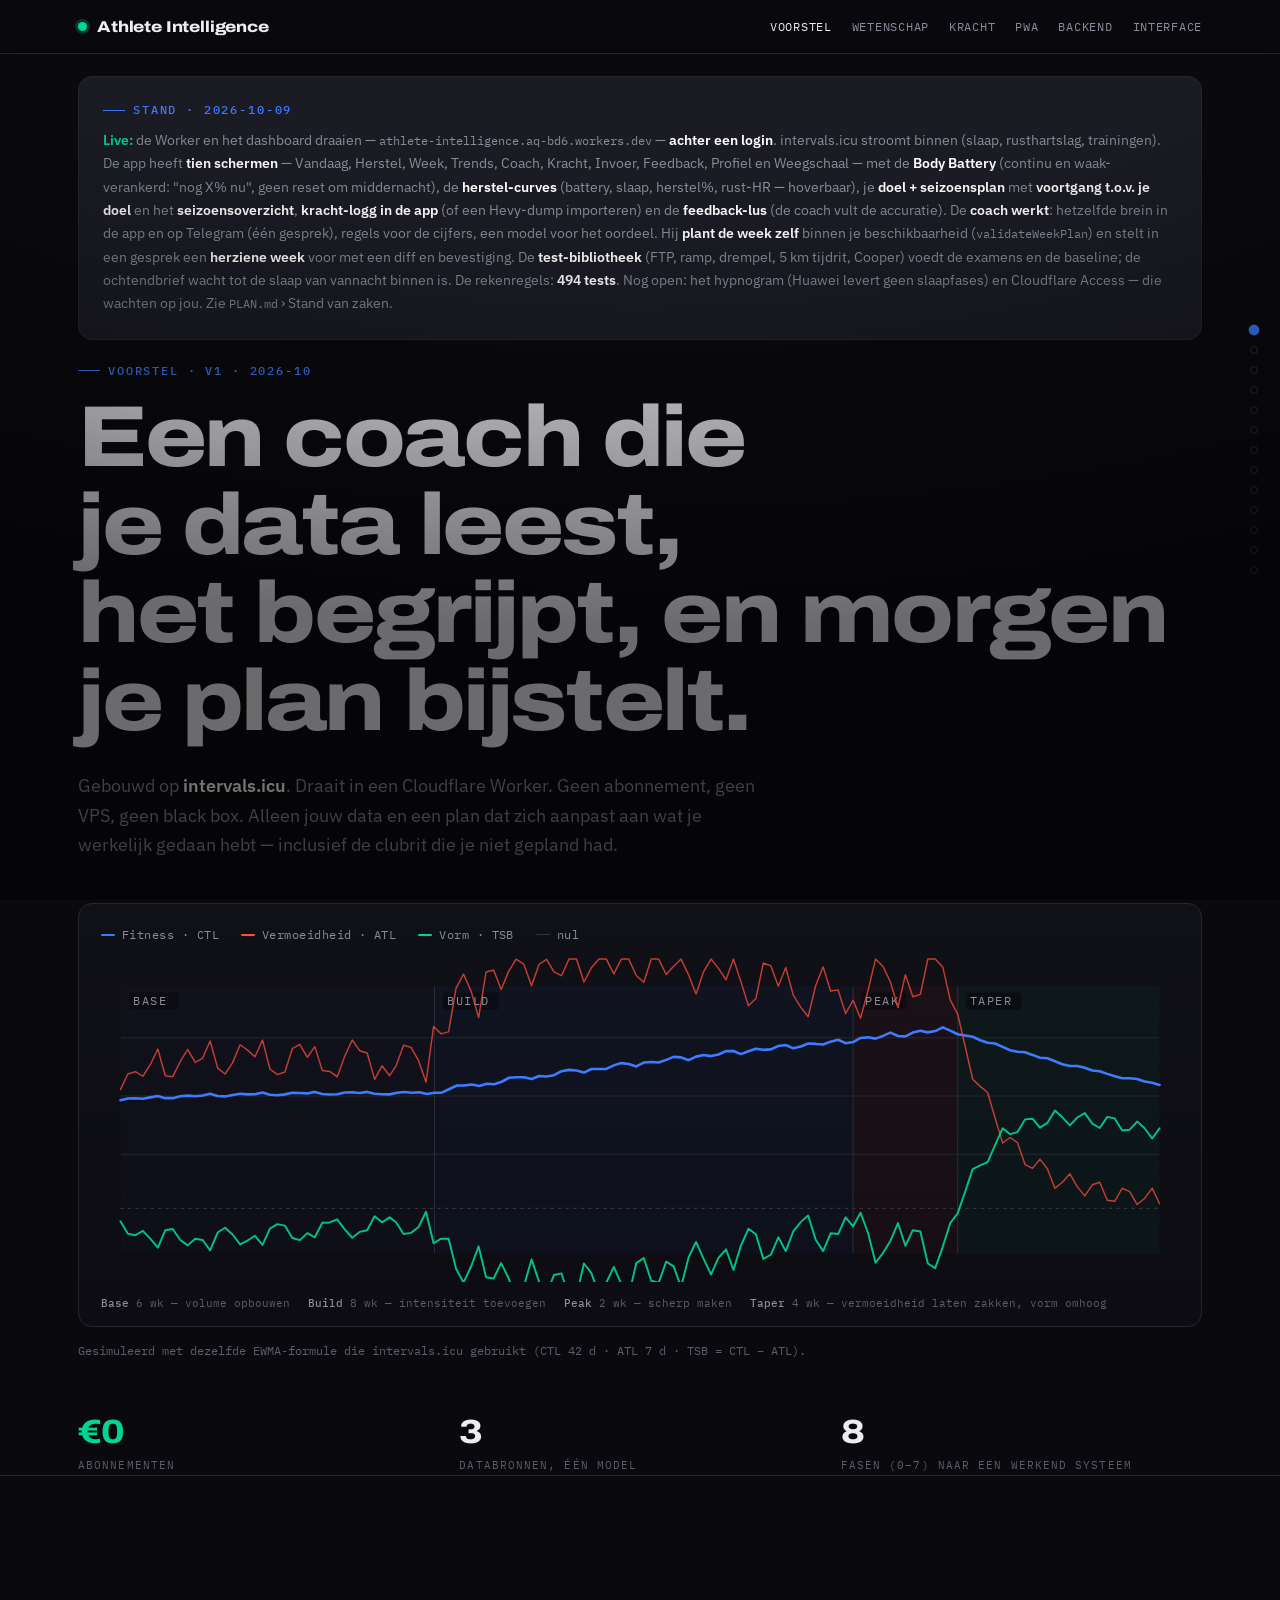
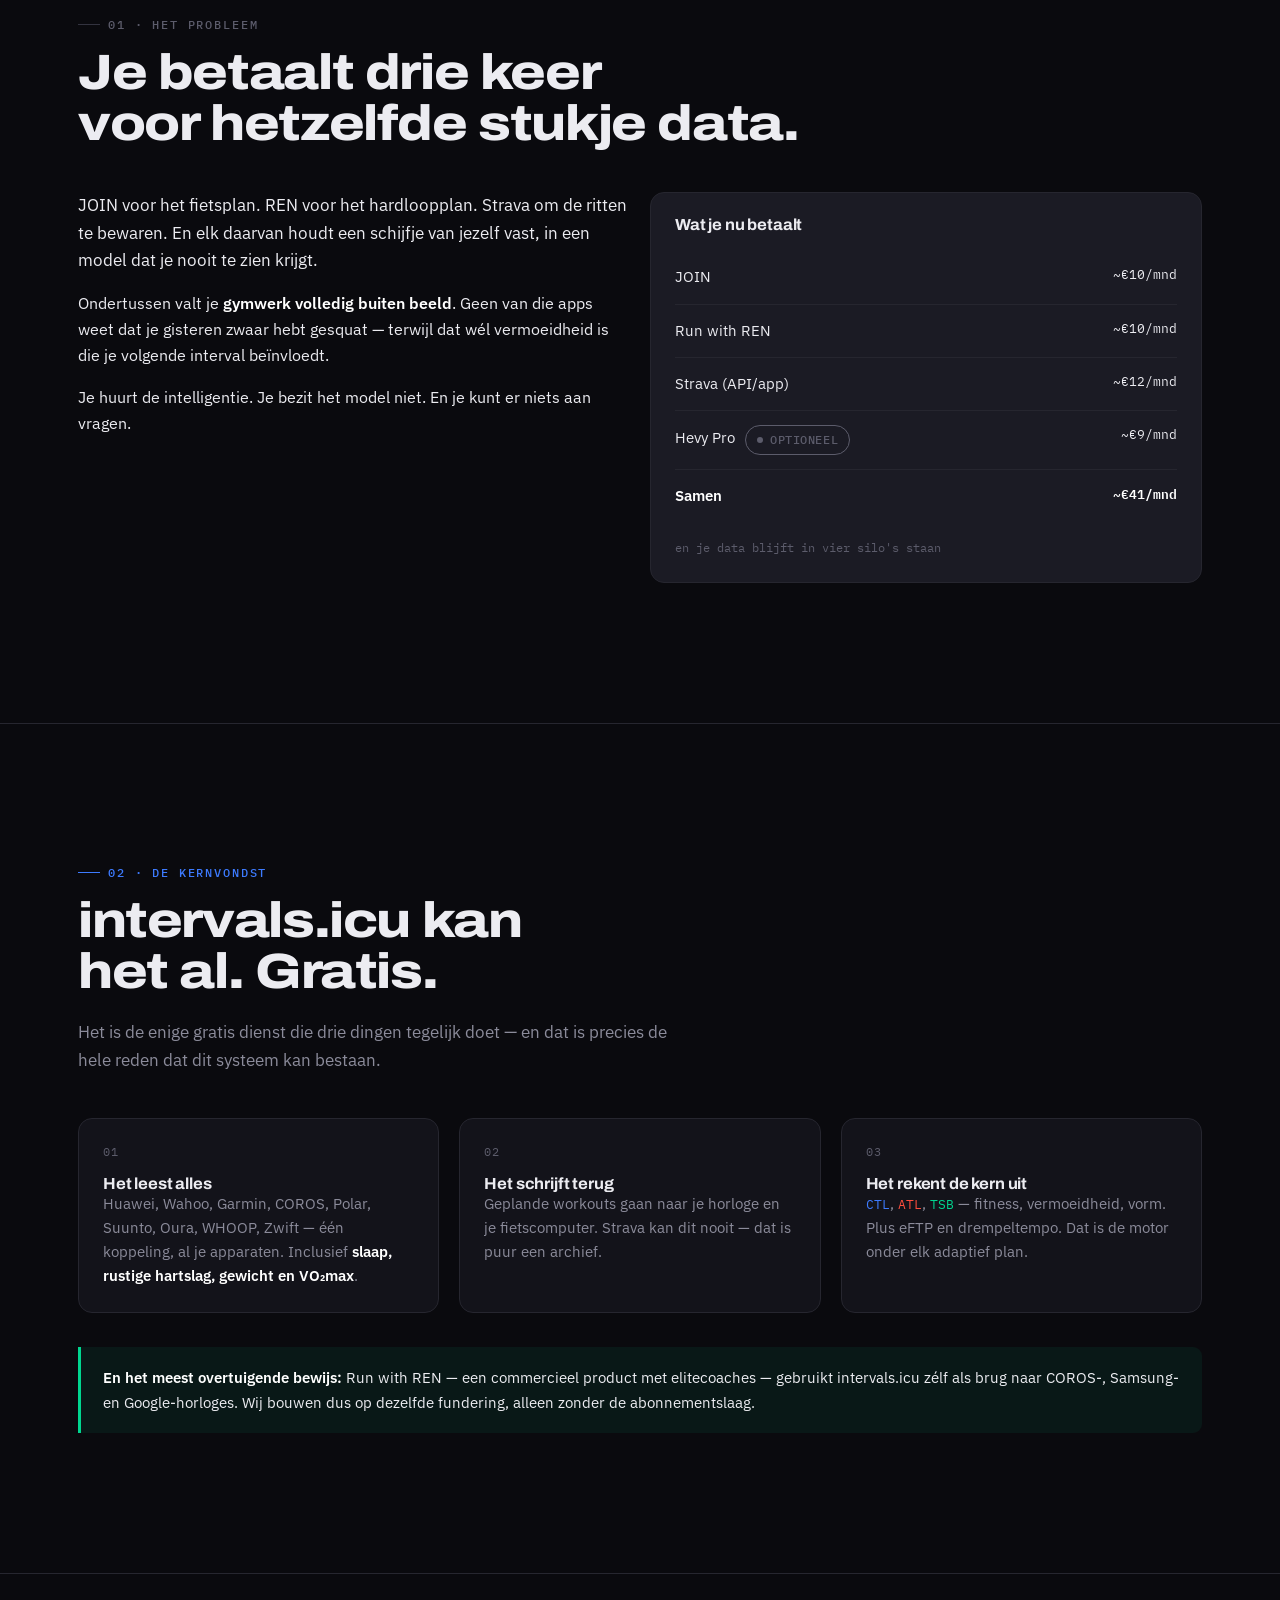
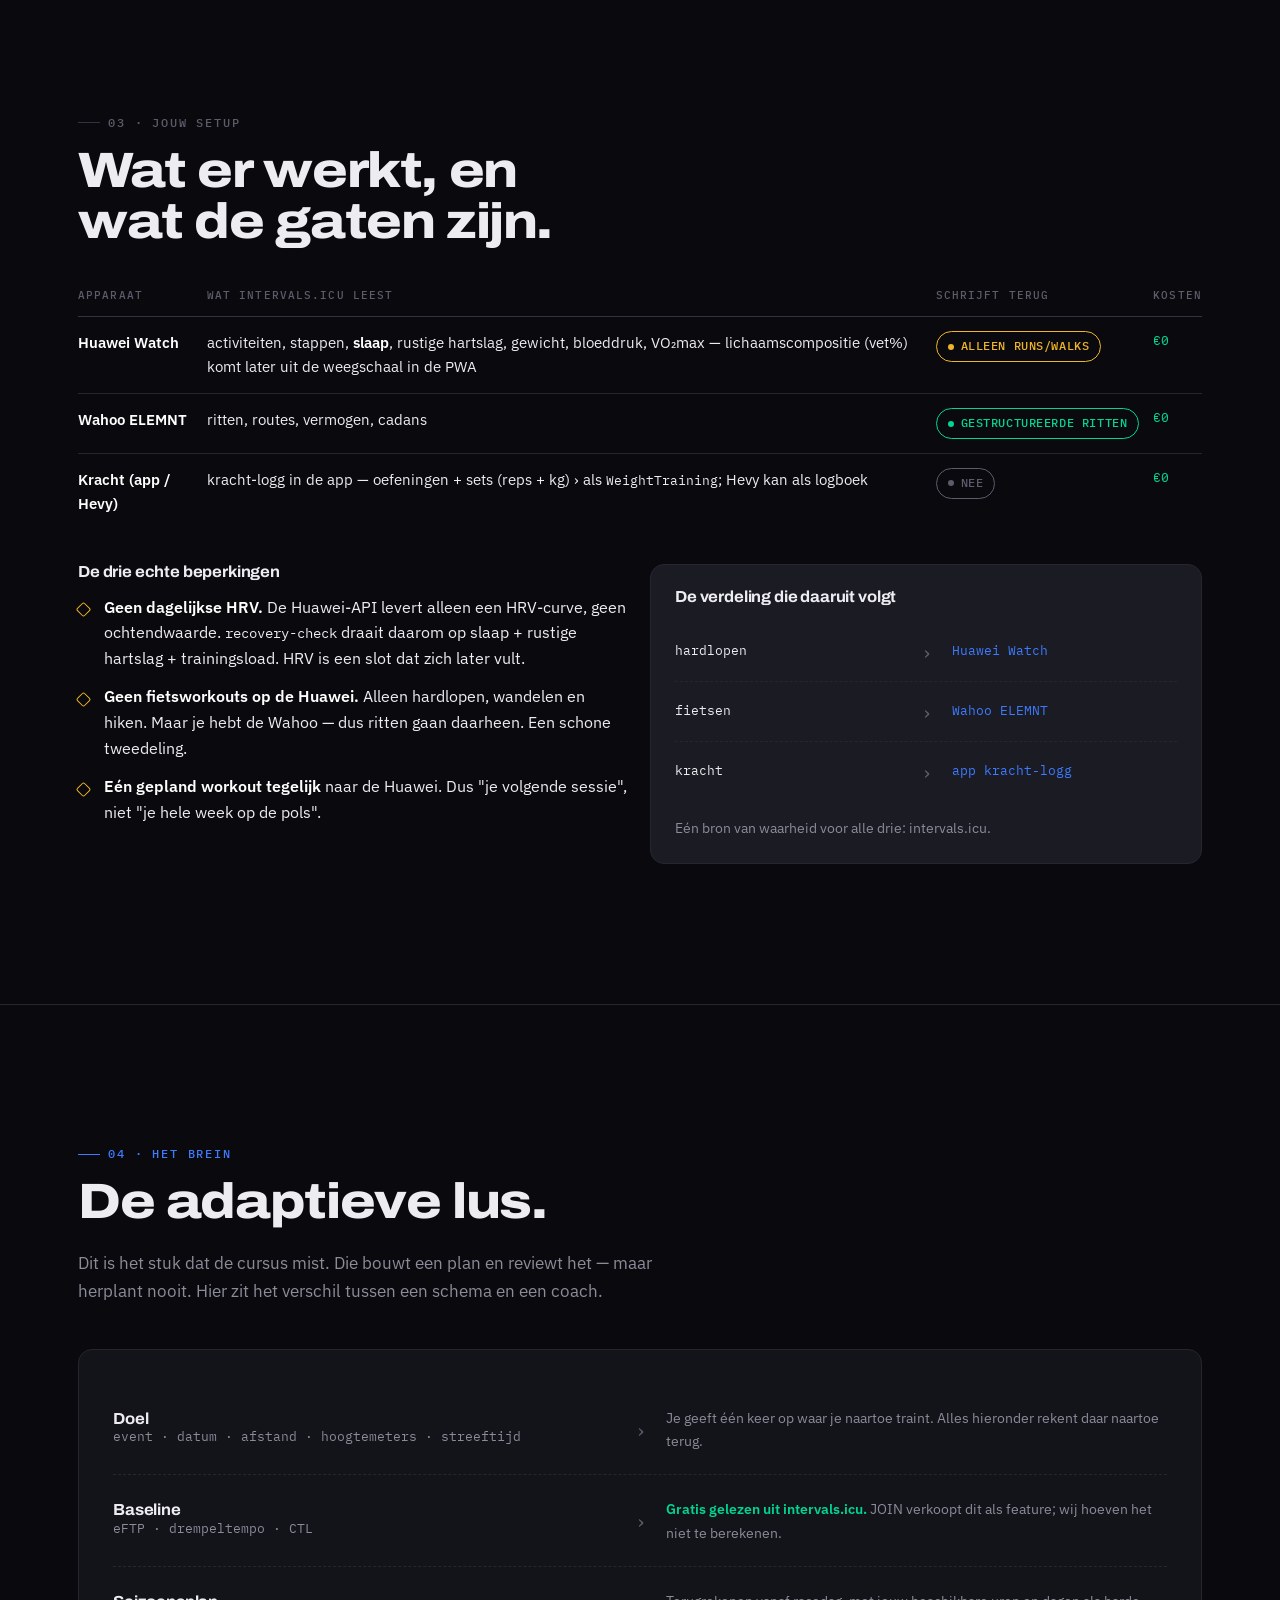
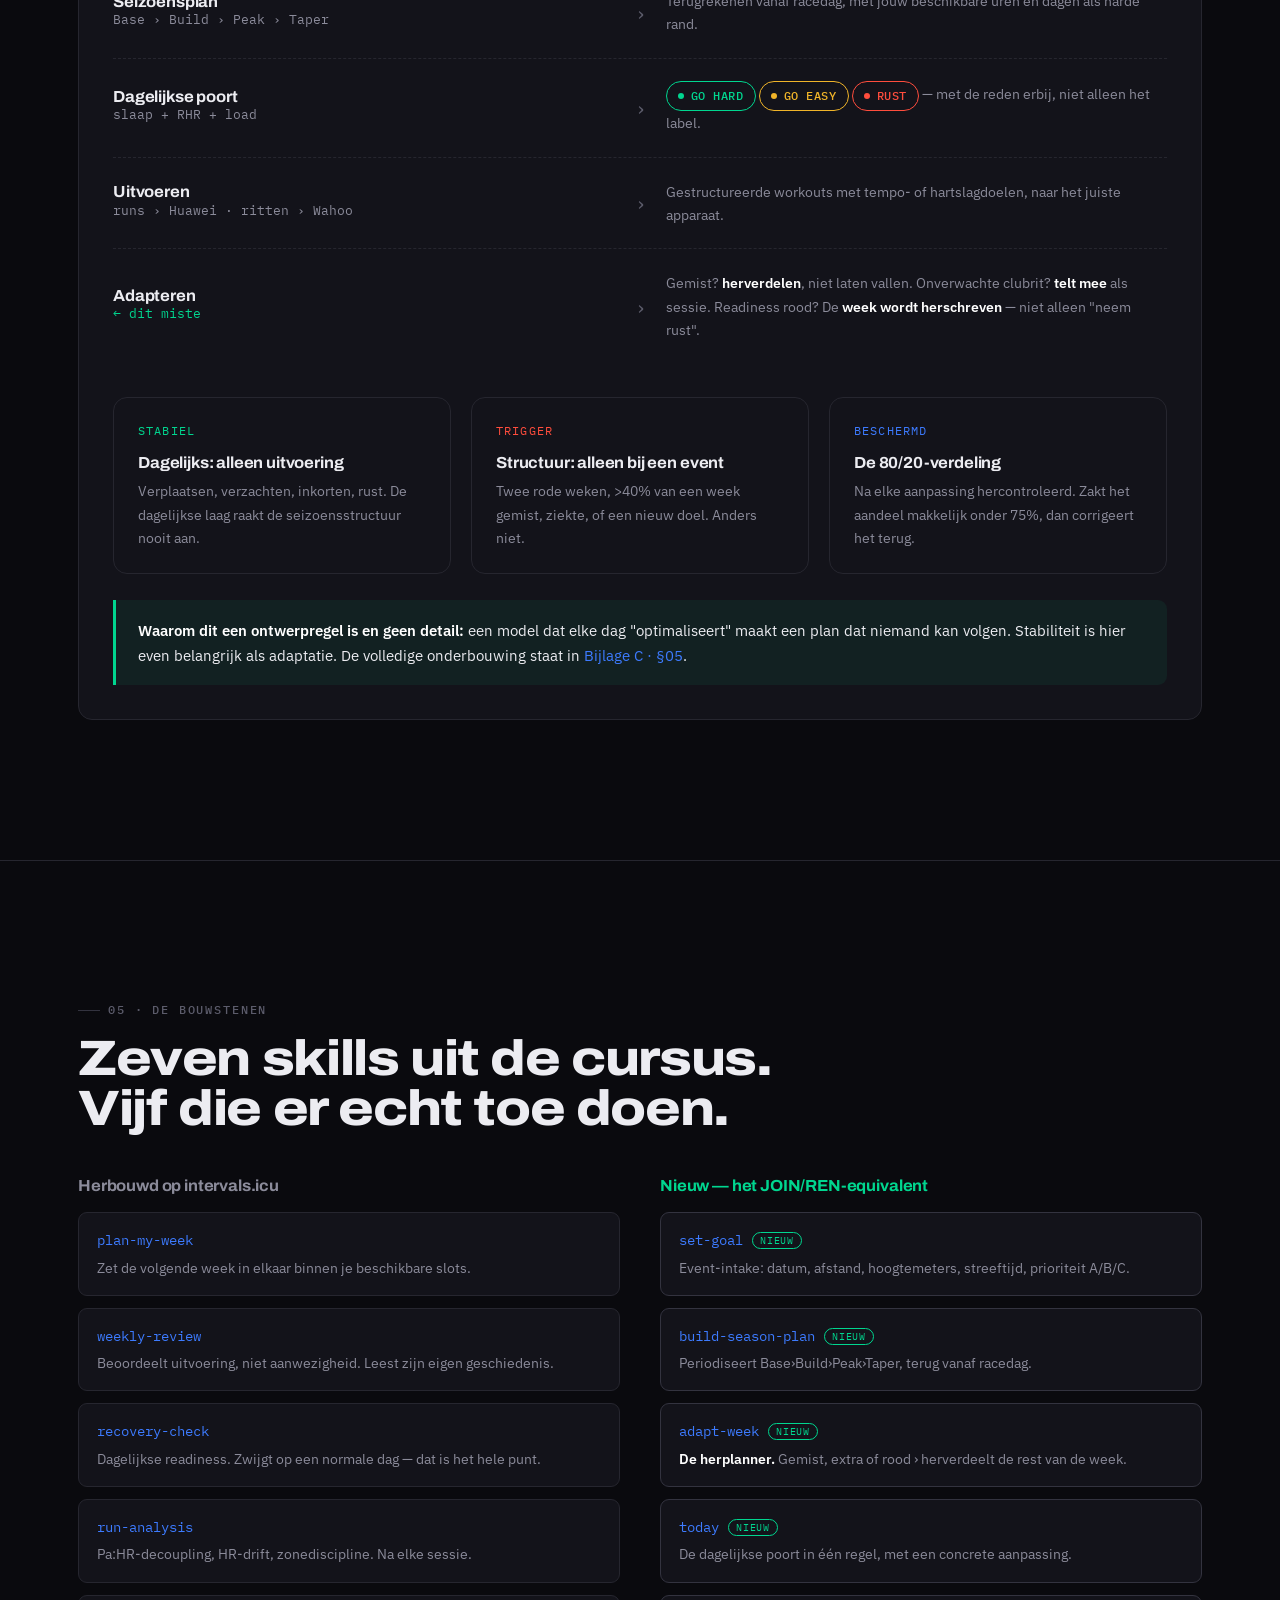
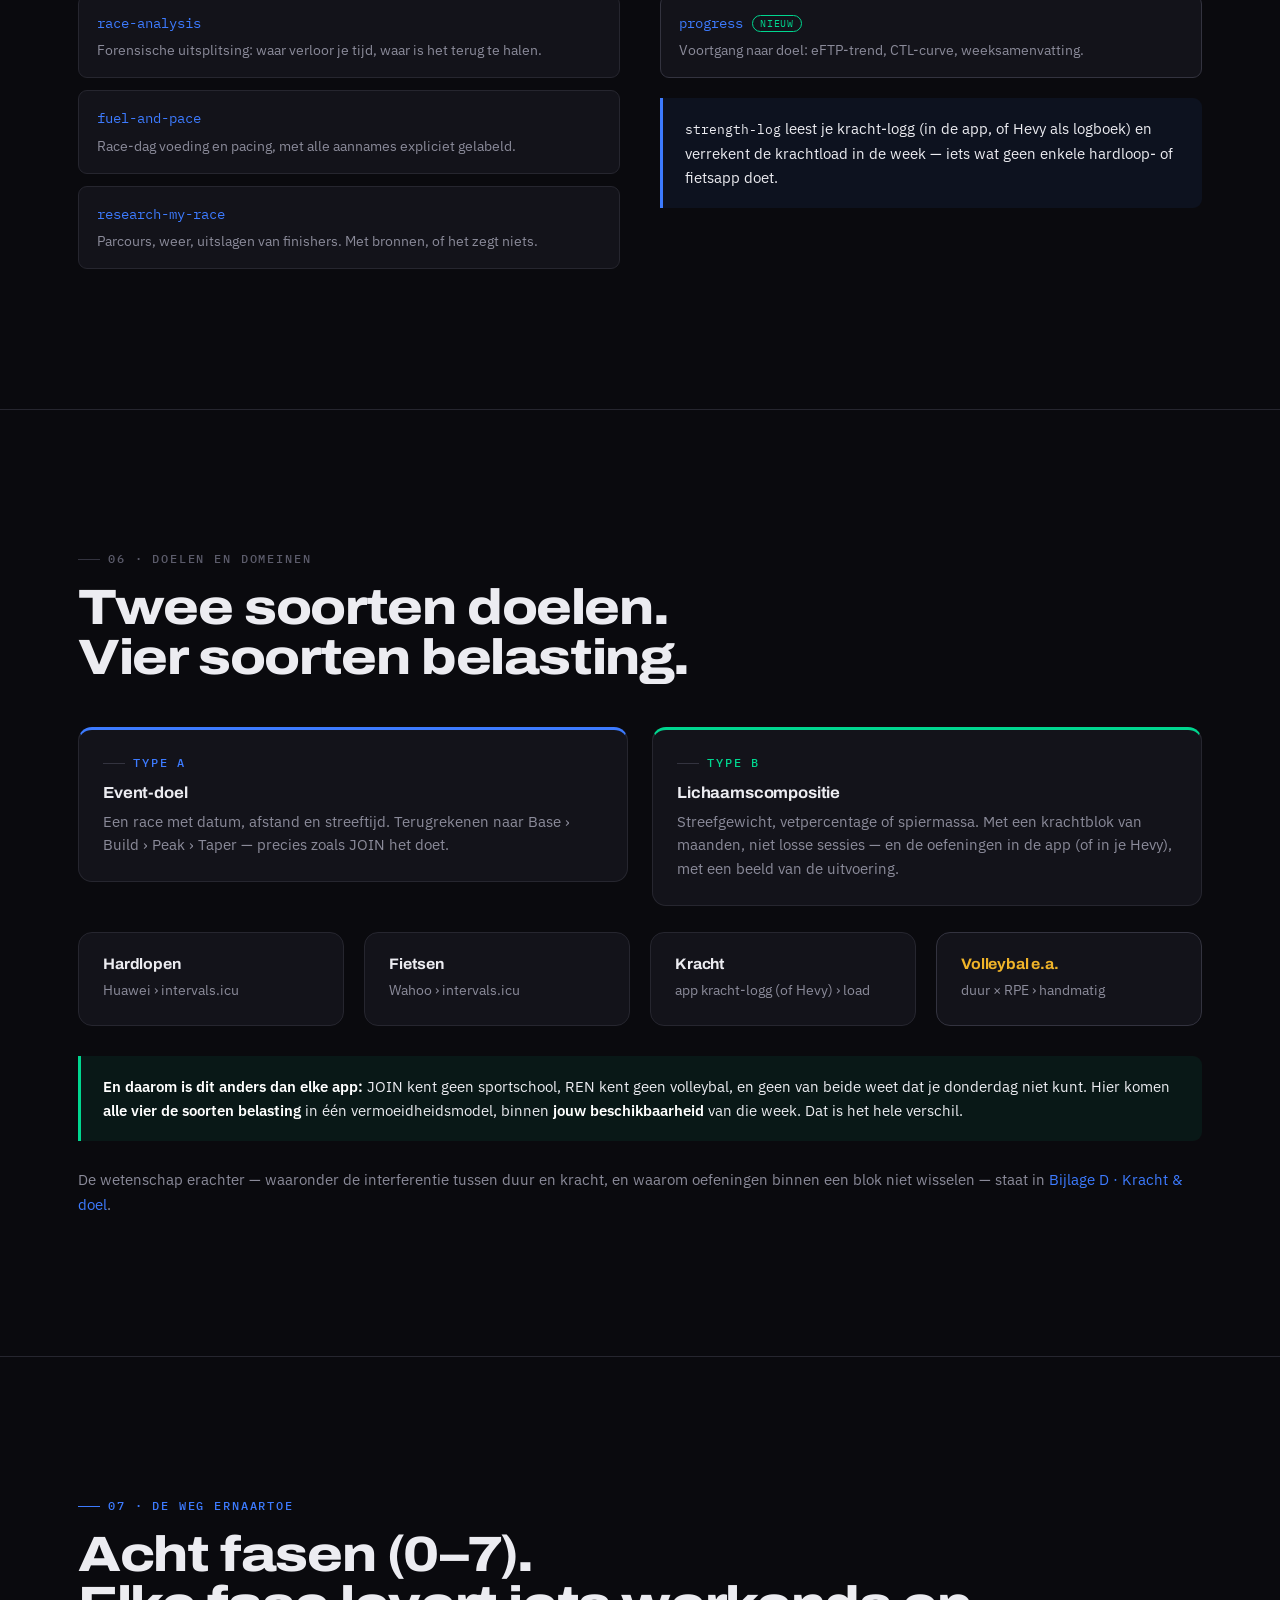
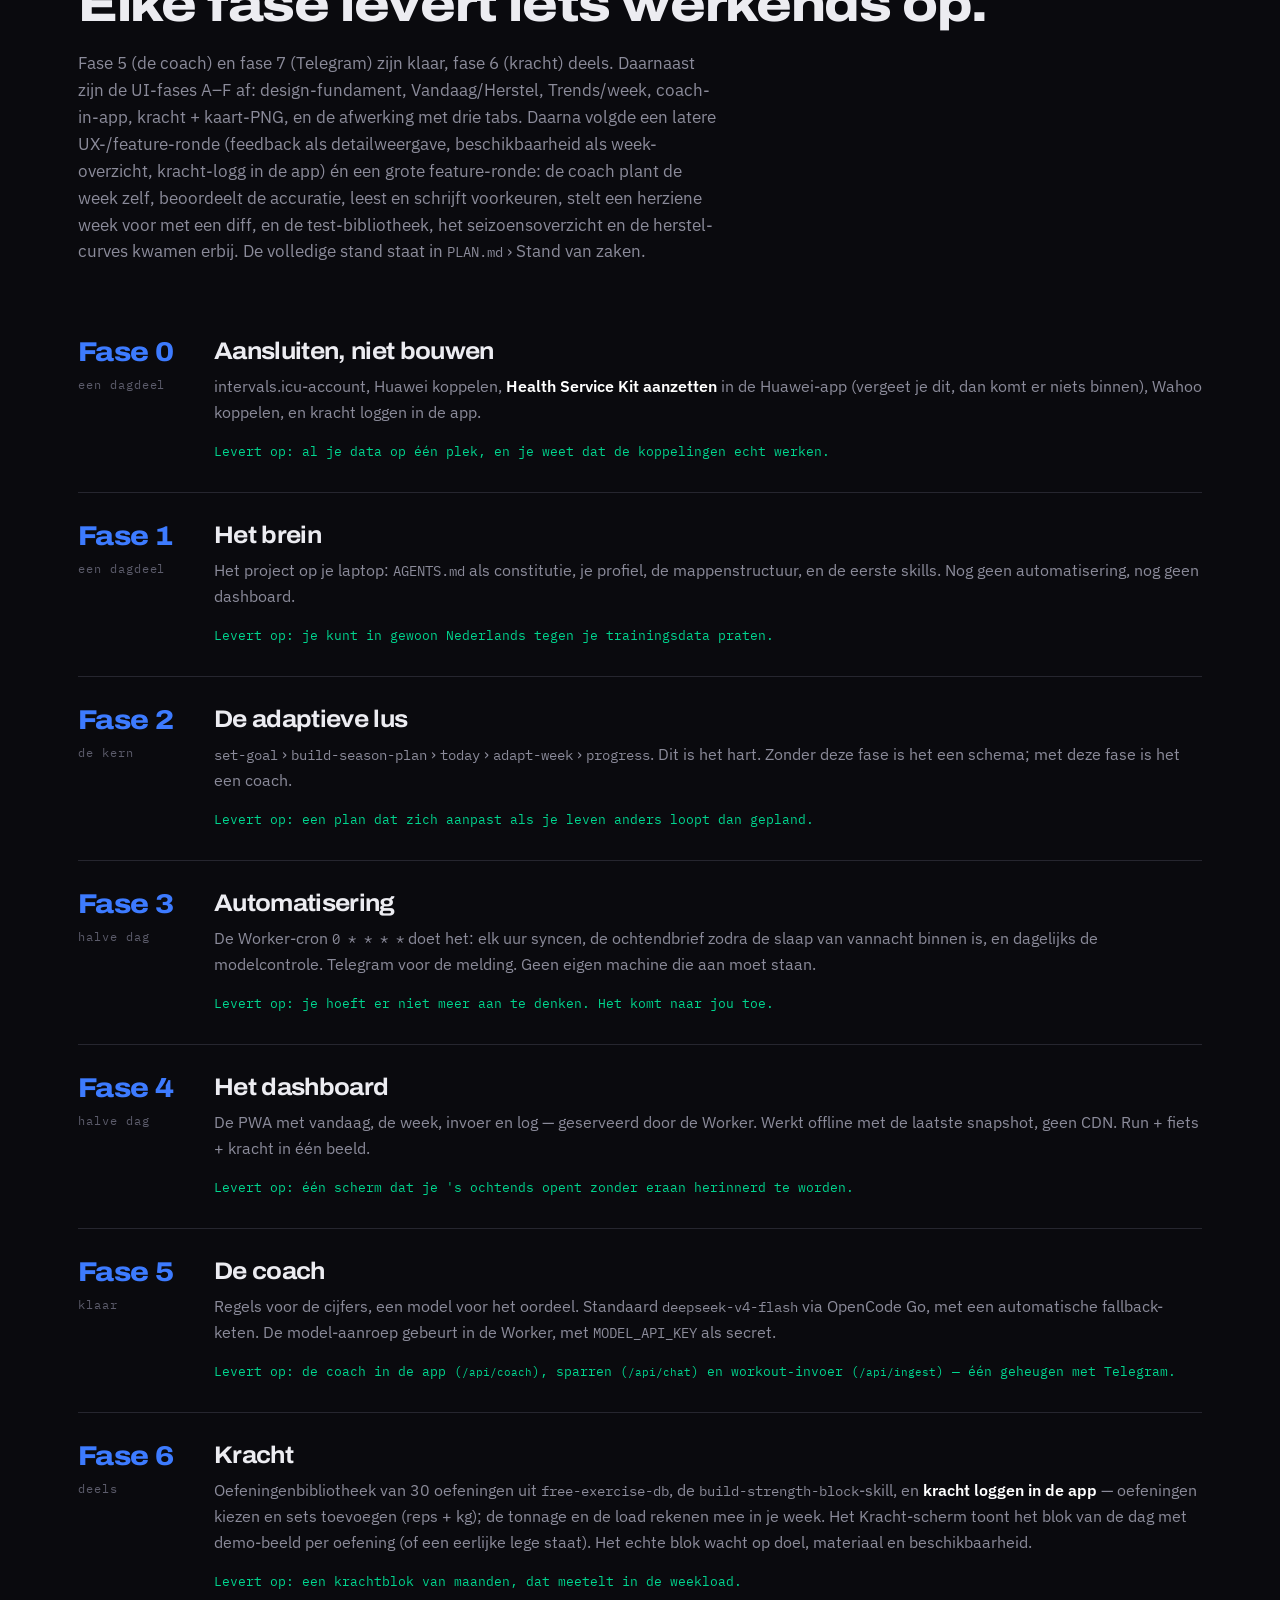
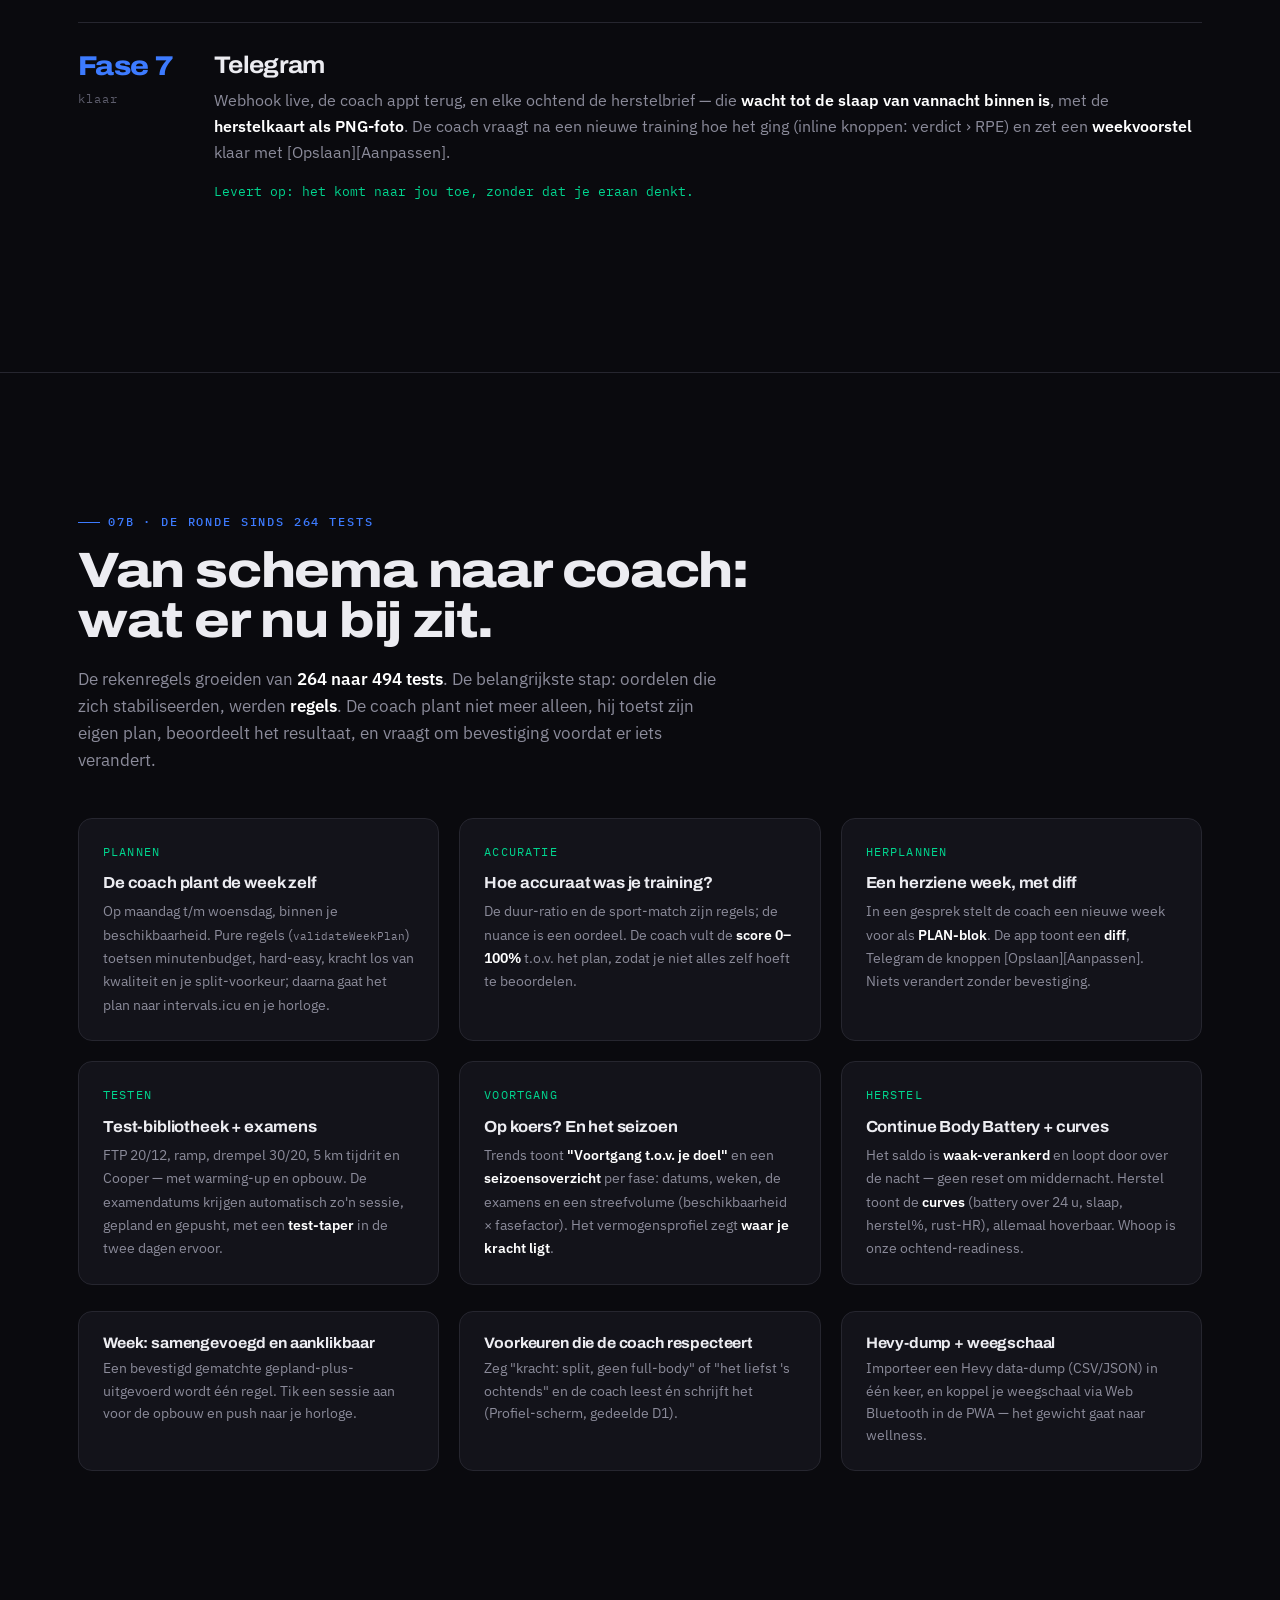
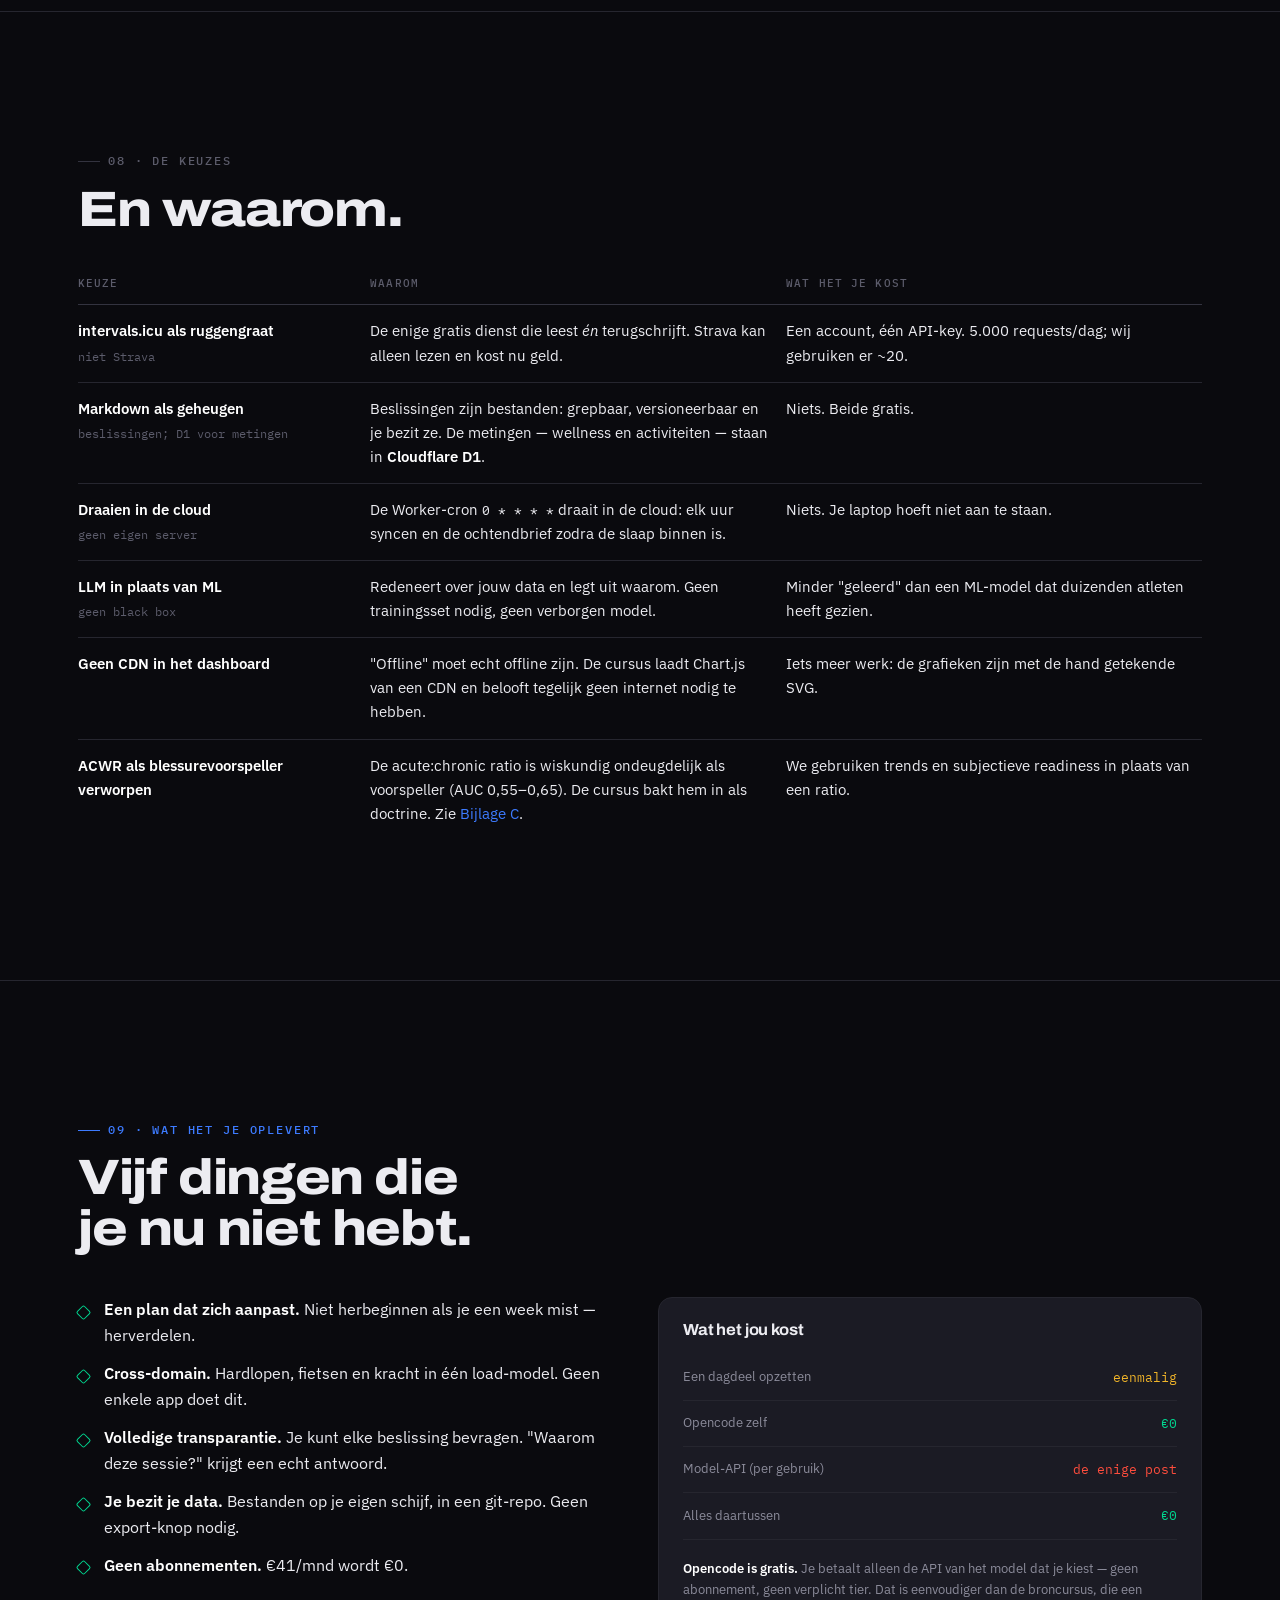
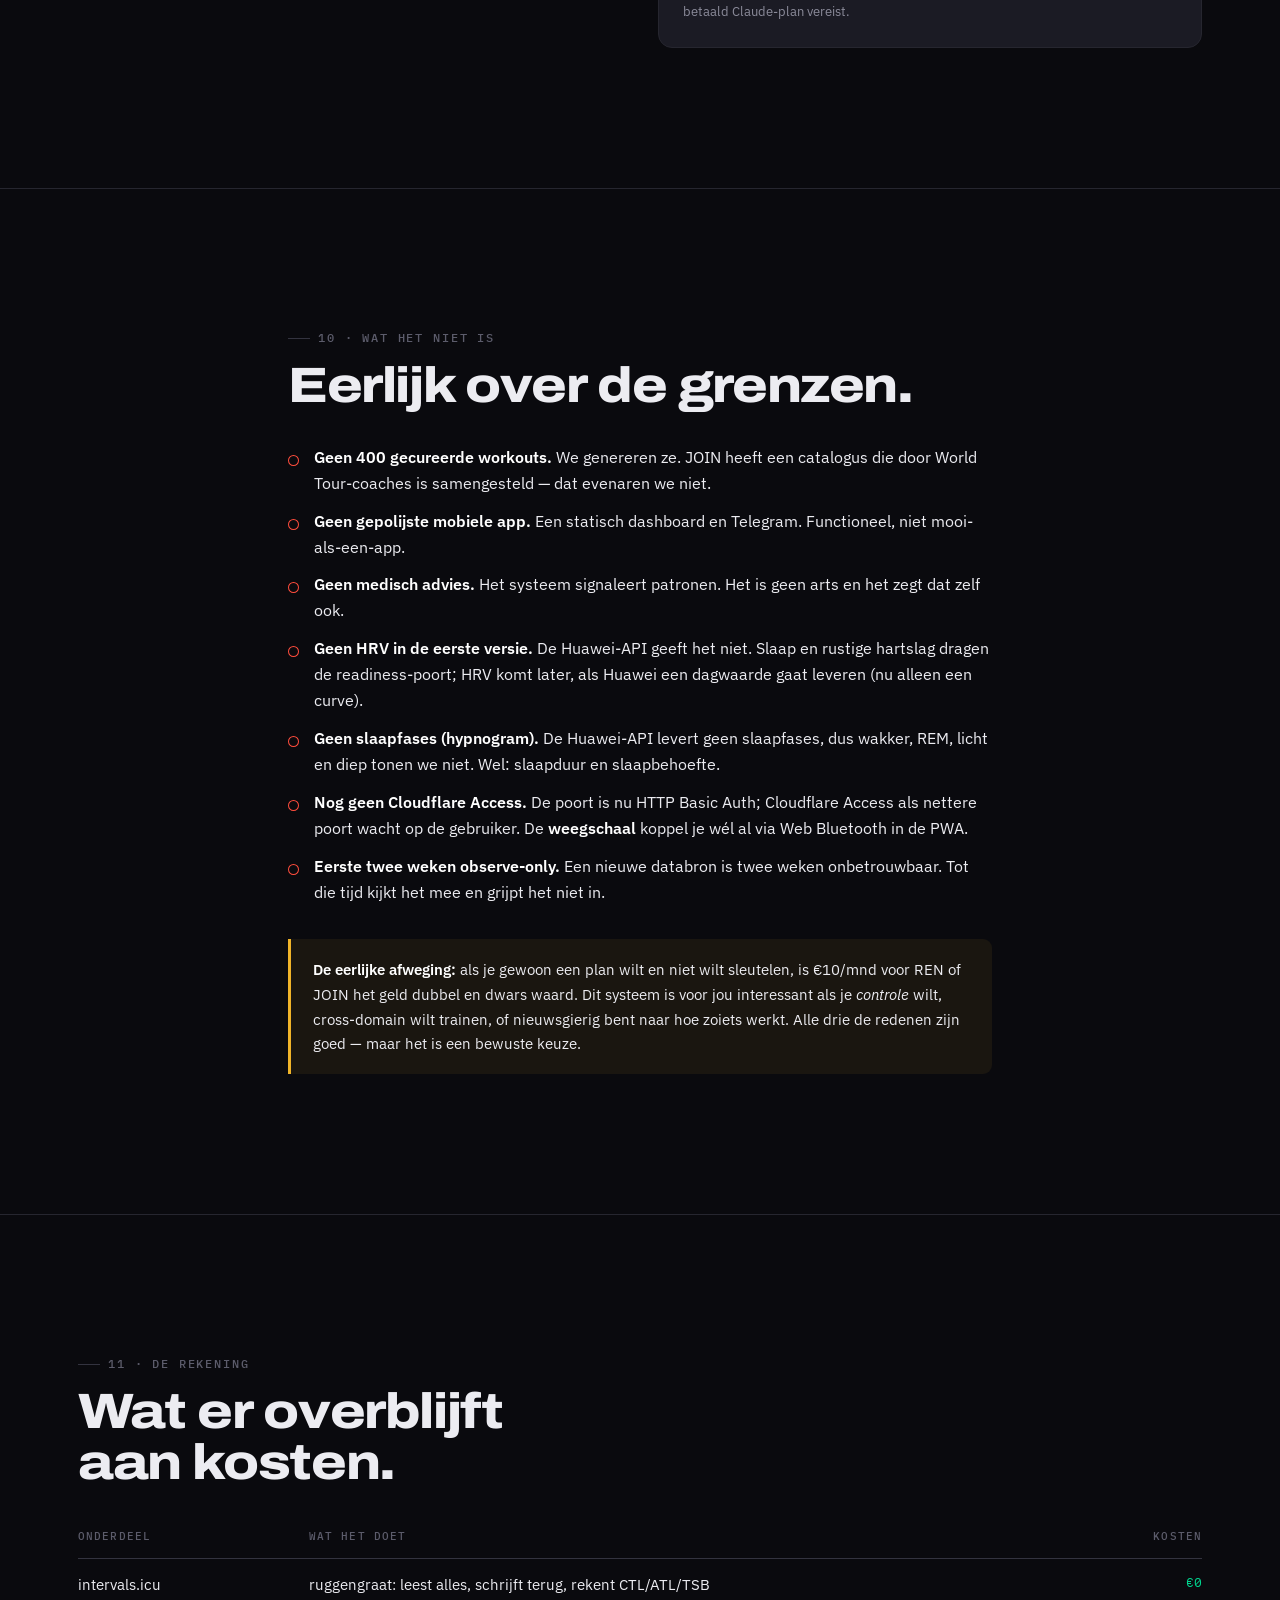
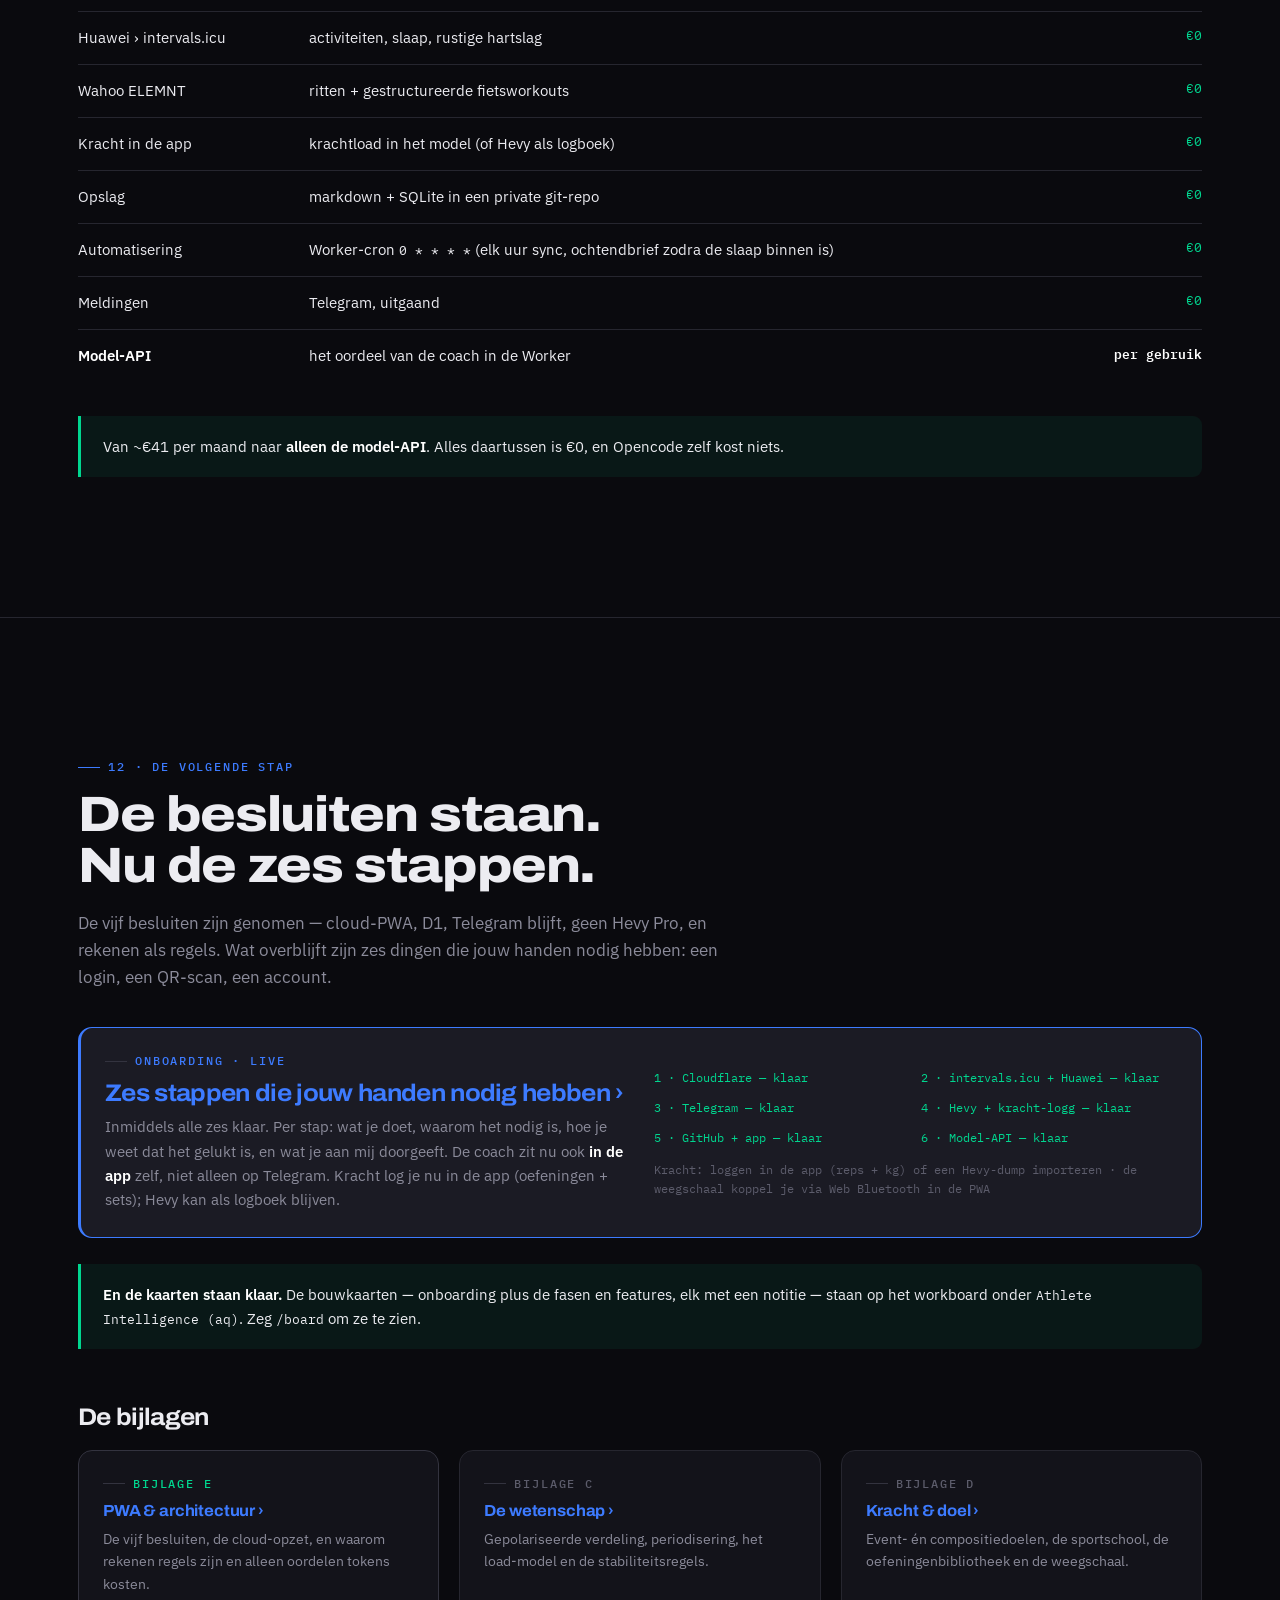
==== commit abc01582: "docs: gelijktrekken met de feature-ronde aq-041..061 + weegschaal (494 tests, tien schermen)" ====
--- a/index.html
+++ b/index.html
@@ -30,21 +30,26 @@
 <section class="band" id="stand" style="padding:22px 0;border-top:0">
   <div class="wrap">
     <div class="card raised" style="display:flex;flex-wrap:wrap;gap:8px 26px;align-items:baseline">
-      <span class="eyebrow accent" style="margin:0">Stand · 2026-10-08</span>
+      <span class="eyebrow accent" style="margin:0">Stand · 2026-10-09</span>
       <span style="font-size:.9rem;color:var(--muted)">
         <strong style="color:var(--form)">Live:</strong> de Worker en het dashboard draaien —
         <span class="mono" style="font-size:.82em">athlete-intelligence.aq-bd6.workers.dev</span> —
         <strong>achter een login</strong>. intervals.icu stroomt binnen (slaap, rusthartslag, trainingen).
-        De app heeft <strong>negen schermen</strong> — Vandaag, Herstel, Week, Trends, Coach, Kracht,
-        Invoer, Feedback en Profiel — met de <strong>Body Battery</strong> (nu ook over de dag:
-        "nog X% nu"), je <strong>doel + seizoensplan</strong>, <strong>kracht-logg in de app</strong>
-        en de <strong>feedback-lus</strong> (je landt op je training). De <strong>coach werkt</strong>:
+        De app heeft <strong>tien schermen</strong> — Vandaag, Herstel, Week, Trends, Coach, Kracht,
+        Invoer, Feedback, Profiel en Weegschaal — met de <strong>Body Battery</strong> (continu en
+        waak-verankerd: "nog X% nu", geen reset om middernacht), de <strong>herstel-curves</strong>
+        (battery, slaap, herstel%, rust-HR — hoverbaar), je <strong>doel + seizoensplan</strong> met
+        <strong>voortgang t.o.v. je doel</strong> en het <strong>seizoensoverzicht</strong>,
+        <strong>kracht-logg in de app</strong> (of een Hevy-dump importeren) en de
+        <strong>feedback-lus</strong> (de coach vult de accuratie). De <strong>coach werkt</strong>:
         hetzelfde brein in de app en op Telegram (één gesprek), regels voor de cijfers, een model voor
-        het oordeel, en de ochtendbrief om 07:00 met de <strong>herstelkaart als PNG-foto</strong>.
-        Je kunt een <strong>.fit of screenshot</strong> aanleveren die naar je horloge gaat. De
-        rekenregels: <strong>264 tests</strong>. Alle zes onboarding-stappen zijn klaar; nog open:
-        het hypnogram (Huawei levert geen slaapfases), Cloudflare Access en de weegschaal (Tuya) —
-        die wachten op jou. Zie <span class="mono" style="font-size:.82em">PLAN.md</span> › Stand van zaken.
+        het oordeel. Hij <strong>plant de week zelf</strong> binnen je beschikbaarheid
+        (<span class="mono" style="font-size:.82em">validateWeekPlan</span>) en stelt in een gesprek
+        een <strong>herziene week</strong> voor met een diff en bevestiging. De <strong>test-bibliotheek</strong>
+        (FTP, ramp, drempel, 5 km tijdrit, Cooper) voedt de examens en de baseline; de ochtendbrief
+        wacht tot de slaap van vannacht binnen is. De rekenregels: <strong>494 tests</strong>. Nog open:
+        het hypnogram (Huawei levert geen slaapfases) en Cloudflare Access — die wachten op jou.
+        Zie <span class="mono" style="font-size:.82em">PLAN.md</span> › Stand van zaken.
       </span>
     </div>
   </div>
@@ -245,7 +250,7 @@
       <tbody>
         <tr>
           <td><strong>Huawei Watch</strong></td>
-          <td>activiteiten, stappen, <strong>slaap</strong>, rustige hartslag, gewicht, bloeddruk, VO₂max — lichaamscompositie (vet%) komt later via de weegschaal (Tuya)</td>
+          <td>activiteiten, stappen, <strong>slaap</strong>, rustige hartslag, gewicht, bloeddruk, VO₂max — lichaamscompositie (vet%) komt later uit de weegschaal in de PWA</td>
           <td><span class="pill easy">alleen runs/walks</span></td>
           <td class="mono" style="color:var(--form)">€0</td>
         </tr>
@@ -536,9 +541,12 @@
     <p style="max-width:64ch;color:var(--muted);margin-top:20px;font-size:1.04rem">
       Fase 5 (de coach) en fase 7 (Telegram) zijn klaar, fase 6 (kracht) deels. Daarnaast zijn de
       UI-fases A–F af: design-fundament, Vandaag/Herstel, Trends/week, coach-in-app, kracht + kaart-PNG,
-      en de afwerking met drie tabs. Daarna volgde een latere UX-/feature-ronde: feedback als
-      detailweergave, beschikbaarheid als week-overzicht, Body Battery intraday en kracht-logg in de
-      app. De volledige stand staat in <span class="mono">PLAN.md</span> › Stand van zaken.
+      en de afwerking met drie tabs. Daarna volgde een latere UX-/feature-ronde (feedback als
+      detailweergave, beschikbaarheid als week-overzicht, kracht-logg in de app) én een grote
+      feature-ronde: de coach plant de week zelf, beoordeelt de accuratie, leest en schrijft
+      voorkeuren, stelt een herziene week voor met een diff, en de test-bibliotheek, het
+      seizoensoverzicht en de herstel-curves kwamen erbij. De volledige stand staat in
+      <span class="mono">PLAN.md</span> › Stand van zaken.
     </p>
 
     <div style="margin-top:44px">
@@ -595,9 +603,9 @@
         <div>
           <h3>Automatisering</h3>
           <p style="color:var(--muted);margin-top:10px">
-            De Worker-cron <span class="mono">0 * * * *</span> doet het: elk uur syncen, om
-            07:00 lokaal de ochtendbrief, en dagelijks de modelcontrole. Telegram voor de
-            melding. Geen eigen machine die aan moet staan.
+            De Worker-cron <span class="mono">0 * * * *</span> doet het: elk uur syncen, de
+            ochtendbrief zodra de slaap van vannacht binnen is, en dagelijks de modelcontrole.
+            Telegram voor de melding. Geen eigen machine die aan moet staan.
           </p>
           <p class="mono" style="font-size:0.8rem;color:var(--form);margin-top:12px">
             Levert op: je hoeft er niet meer aan te denken. Het komt naar jou toe.
@@ -660,14 +668,113 @@
         <div>
           <h3>Telegram</h3>
           <p style="color:var(--muted);margin-top:10px">
-            Webhook live, de coach appt terug, en elke ochtend om 07:00 de herstelbrief — met de
+            Webhook live, de coach appt terug, en elke ochtend de herstelbrief — die
+            <strong>wacht tot de slaap van vannacht binnen is</strong>, met de
             <strong>herstelkaart als PNG-foto</strong>. De coach vraagt na een nieuwe training hoe
-            het ging (inline knoppen: verdict › RPE).
+            het ging (inline knoppen: verdict › RPE) en zet een <strong>weekvoorstel</strong> klaar
+            met [Opslaan][Aanpassen].
           </p>
           <p class="mono" style="font-size:0.8rem;color:var(--form);margin-top:12px">
             Levert op: het komt naar jou toe, zonder dat je eraan denkt.
           </p>
         </div>
+      </div>
+    </div>
+  </div>
+</section>
+
+<!-- ============ DE NIEUWE RONDE ============ -->
+<section class="band" id="nieuw">
+  <div class="wrap">
+    <p class="eyebrow accent">07b · De ronde sinds 264 tests</p>
+    <h2>Van schema naar coach:<br>wat er nu bij zit.</h2>
+    <p style="max-width:64ch;color:var(--muted);margin-top:20px;font-size:1.04rem">
+      De rekenregels groeiden van <strong>264 naar 494 tests</strong>. De belangrijkste stap:
+      oordelen die zich stabiliseerden, werden <strong>regels</strong>. De coach plant niet meer
+      alleen, hij toetst zijn eigen plan, beoordeelt het resultaat, en vraagt om bevestiging
+      voordat er iets verandert.
+    </p>
+
+    <div class="grid g3" style="margin-top:44px">
+      <div class="card">
+        <span class="card-num" style="color:var(--form)">PLANNEN</span>
+        <h4>De coach plant de week zelf</h4>
+        <p style="color:var(--muted);font-size:0.9rem;margin-top:8px">
+          Op maandag t/m woensdag, binnen je beschikbaarheid. Pure regels
+          (<span class="mono" style="font-size:0.78em">validateWeekPlan</span>) toetsen
+          minutenbudget, hard-easy, kracht los van kwaliteit en je split-voorkeur; daarna
+          gaat het plan naar intervals.icu en je horloge.
+        </p>
+      </div>
+      <div class="card">
+        <span class="card-num" style="color:var(--form)">ACCURATIE</span>
+        <h4>Hoe accuraat was je training?</h4>
+        <p style="color:var(--muted);font-size:0.9rem;margin-top:8px">
+          De duur-ratio en de sport-match zijn regels; de nuance is een oordeel. De coach
+          vult de <strong>score 0–100%</strong> t.o.v. het plan, zodat je niet alles zelf
+          hoeft te beoordelen.
+        </p>
+      </div>
+      <div class="card">
+        <span class="card-num" style="color:var(--form)">HERPLANNEN</span>
+        <h4>Een herziene week, met diff</h4>
+        <p style="color:var(--muted);font-size:0.9rem;margin-top:8px">
+          In een gesprek stelt de coach een nieuwe week voor als <strong>PLAN-blok</strong>.
+          De app toont een <strong>diff</strong>, Telegram de knoppen [Opslaan][Aanpassen].
+          Niets verandert zonder bevestiging.
+        </p>
+      </div>
+      <div class="card">
+        <span class="card-num" style="color:var(--form)">TESTEN</span>
+        <h4>Test-bibliotheek + examens</h4>
+        <p style="color:var(--muted);font-size:0.9rem;margin-top:8px">
+          FTP 20/12, ramp, drempel 30/20, 5 km tijdrit en Cooper — met warming-up en opbouw.
+          De examendatums krijgen automatisch zo'n sessie, gepland en gepusht, met een
+          <strong>test-taper</strong> in de twee dagen ervoor.
+        </p>
+      </div>
+      <div class="card">
+        <span class="card-num" style="color:var(--form)">VOORTGANG</span>
+        <h4>Op koers? En het seizoen</h4>
+        <p style="color:var(--muted);font-size:0.9rem;margin-top:8px">
+          Trends toont <strong>"Voortgang t.o.v. je doel"</strong> en een
+          <strong>seizoensoverzicht</strong> per fase: datums, weken, de examens en een
+          streefvolume (beschikbaarheid × fasefactor). Het vermogensprofiel zegt
+          <strong>waar je kracht ligt</strong>.
+        </p>
+      </div>
+      <div class="card">
+        <span class="card-num" style="color:var(--form)">HERSTEL</span>
+        <h4>Continue Body Battery + curves</h4>
+        <p style="color:var(--muted);font-size:0.9rem;margin-top:8px">
+          Het saldo is <strong>waak-verankerd</strong> en loopt door over de nacht — geen
+          reset om middernacht. Herstel toont de <strong>curves</strong> (battery over 24 u,
+          slaap, herstel%, rust-HR), allemaal hoverbaar. Whoop is onze ochtend-readiness.
+        </p>
+      </div>
+    </div>
+
+    <div class="grid g3" style="margin-top:26px">
+      <div class="card">
+        <h4 style="font-size:0.95rem">Week: samengevoegd en aanklikbaar</h4>
+        <p style="color:var(--muted);font-size:0.86rem;margin-top:6px">
+          Een bevestigd gematchte gepland-plus-uitgevoerd wordt één regel. Tik een sessie aan
+          voor de opbouw en push naar je horloge.
+        </p>
+      </div>
+      <div class="card">
+        <h4 style="font-size:0.95rem">Voorkeuren die de coach respecteert</h4>
+        <p style="color:var(--muted);font-size:0.86rem;margin-top:6px">
+          Zeg "kracht: split, geen full-body" of "het liefst 's ochtends" en de coach leest
+          én schrijft het (Profiel-scherm, gedeelde D1).
+        </p>
+      </div>
+      <div class="card">
+        <h4 style="font-size:0.95rem">Hevy-dump + weegschaal</h4>
+        <p style="color:var(--muted);font-size:0.86rem;margin-top:6px">
+          Importeer een Hevy data-dump (CSV/JSON) in één keer, en koppel je weegschaal via
+          Web Bluetooth in de PWA — het gewicht gaat naar wellness.
+        </p>
       </div>
     </div>
   </div>
@@ -696,7 +803,7 @@
         </tr>
         <tr>
           <td><strong>Draaien in de cloud</strong><br><span class="mono" style="font-size:0.74rem;color:var(--dim)">geen eigen server</span></td>
-          <td>De Worker-cron <span class="mono">0 * * * *</span> draait in de cloud: elk uur syncen en om 07:00 lokaal de ochtendbrief.</td>
+          <td>De Worker-cron <span class="mono">0 * * * *</span> draait in de cloud: elk uur syncen en de ochtendbrief zodra de slaap binnen is.</td>
           <td>Niets. Je laptop hoeft niet aan te staan.</td>
         </tr>
         <tr>
@@ -761,7 +868,7 @@
       <li class="no"><strong>Geen medisch advies.</strong> Het systeem signaleert patronen. Het is geen arts en het zegt dat zelf ook.</li>
       <li class="no"><strong>Geen HRV in de eerste versie.</strong> De Huawei-API geeft het niet. Slaap en rustige hartslag dragen de readiness-poort; HRV komt later, als Huawei een dagwaarde gaat leveren (nu alleen een curve).</li>
       <li class="no"><strong>Geen slaapfases (hypnogram).</strong> De Huawei-API levert geen slaapfases, dus wakker, REM, licht en diep tonen we niet. Wel: slaapduur en slaapbehoefte.</li>
-      <li class="no"><strong>Nog geen Cloudflare Access of weegschaal.</strong> De poort is nu HTTP Basic Auth, en lichaamscompositie via de Tuya-weegschaal is een toekomstige fase — beide wachten op de gebruiker.</li>
+      <li class="no"><strong>Nog geen Cloudflare Access.</strong> De poort is nu HTTP Basic Auth; Cloudflare Access als nettere poort wacht op de gebruiker. De <strong>weegschaal</strong> koppel je wél al via Web Bluetooth in de PWA.</li>
       <li class="no"><strong>Eerste twee weken observe-only.</strong> Een nieuwe databron is twee weken onbetrouwbaar. Tot die tijd kijkt het mee en grijpt het niet in.</li>
     </ul>
 
@@ -788,7 +895,7 @@
         <tr><td>Wahoo ELEMNT</td><td>ritten + gestructureerde fietsworkouts</td><td class="mono" style="text-align:right;color:var(--form)">€0</td></tr>
         <tr><td>Kracht in de app</td><td>krachtload in het model (of Hevy als logboek)</td><td class="mono" style="text-align:right;color:var(--form)">€0</td></tr>
         <tr><td>Opslag</td><td>markdown + SQLite in een private git-repo</td><td class="mono" style="text-align:right;color:var(--form)">€0</td></tr>
-        <tr><td>Automatisering</td><td>Worker-cron <span class="mono">0 * * * *</span> (elk uur sync, 07:00 brief)</td><td class="mono" style="text-align:right;color:var(--form)">€0</td></tr>
+        <tr><td>Automatisering</td><td>Worker-cron <span class="mono">0 * * * *</span> (elk uur sync, ochtendbrief zodra de slaap binnen is)</td><td class="mono" style="text-align:right;color:var(--form)">€0</td></tr>
         <tr><td>Meldingen</td><td>Telegram, uitgaand</td><td class="mono" style="text-align:right;color:var(--form)">€0</td></tr>
         <tr><td><strong>Model-API</strong></td><td>het oordeel van de coach in de Worker</td><td class="mono" style="text-align:right;color:var(--fatigue)"><strong>per gebruik</strong></td></tr>
       </tbody>
@@ -830,13 +937,13 @@
             <span class="mono" style="font-size:0.78rem;color:var(--form)">1 · Cloudflare — klaar</span>
             <span class="mono" style="font-size:0.78rem;color:var(--form)">2 · intervals.icu + Huawei — klaar</span>
             <span class="mono" style="font-size:0.78rem;color:var(--form)">3 · Telegram — klaar</span>
-            <span class="mono" style="font-size:0.78rem;color:var(--form)">4 · Hevy + AQ-log — klaar</span>
+            <span class="mono" style="font-size:0.78rem;color:var(--form)">4 · Hevy + kracht-logg — klaar</span>
             <span class="mono" style="font-size:0.78rem;color:var(--form)">5 · GitHub + app — klaar</span>
             <span class="mono" style="font-size:0.78rem;color:var(--form)">6 · Model-API — klaar</span>
           </div>
           <p class="mono" style="font-size:0.72rem;color:var(--dim);margin-top:14px">
-            Kracht: loggen in de app (reps + kg) of via de AQ-log · de weegschaal (Tuya,
-            lichaamscompositie) is een toekomstige fase
+            Kracht: loggen in de app (reps + kg) of een Hevy-dump importeren · de weegschaal
+            koppel je via Web Bluetooth in de PWA
           </p>
         </div>
       </div>
@@ -885,11 +992,12 @@
         <p class="eyebrow" style="margin-bottom:10px">Bijlage B</p>
         <h4>De interface ›</h4>
         <p style="color:var(--muted);margin-top:8px;font-size:0.88rem">
-          Gebouwd: Vandaag, Herstel, Week, Trends, Coach, Kracht, Invoer, Feedback en Profiel.
-          Feedback is een detailweergave (je landt op je training), beschikbaarheid is een
-          week-overzicht, Body Battery loopt ook intraday ("nog X% nu") en kracht log je in de app.
-          Nog open: het hypnogram (slaapfases) — Huawei levert die niet — plus Cloudflare Access
-          en de Tuya-weegschaal, die op jou wachten.
+          Gebouwd: Vandaag, Herstel, Week, Trends, Coach, Kracht, Invoer, Feedback, Profiel en
+          Weegschaal. Feedback is een detailweergave (de coach vult de accuratie), beschikbaarheid
+          is een week-overzicht, Body Battery is continu en waak-verankerd ("nog X% nu"), de
+          herstel-curves zijn hoverbaar, en kracht log je in de app (of je importeert een Hevy-dump).
+          Nog open: het hypnogram (slaapfases) — Huawei levert die niet — en Cloudflare Access,
+          dat op jou wacht.
         </p>
       </a>
     </div>
@@ -911,6 +1019,7 @@
   <a href="#brein" aria-label="Het brein"></a>
   <a href="#skills" aria-label="Skills"></a>
   <a href="#fasen" aria-label="Fasen"></a>
+  <a href="#nieuw" aria-label="De nieuwe ronde"></a>
   <a href="#keuzes" aria-label="Keuzes"></a>
   <a href="#opbrengst" aria-label="Opbrengst"></a>
   <a href="#grenzen" aria-label="Grenzen"></a>
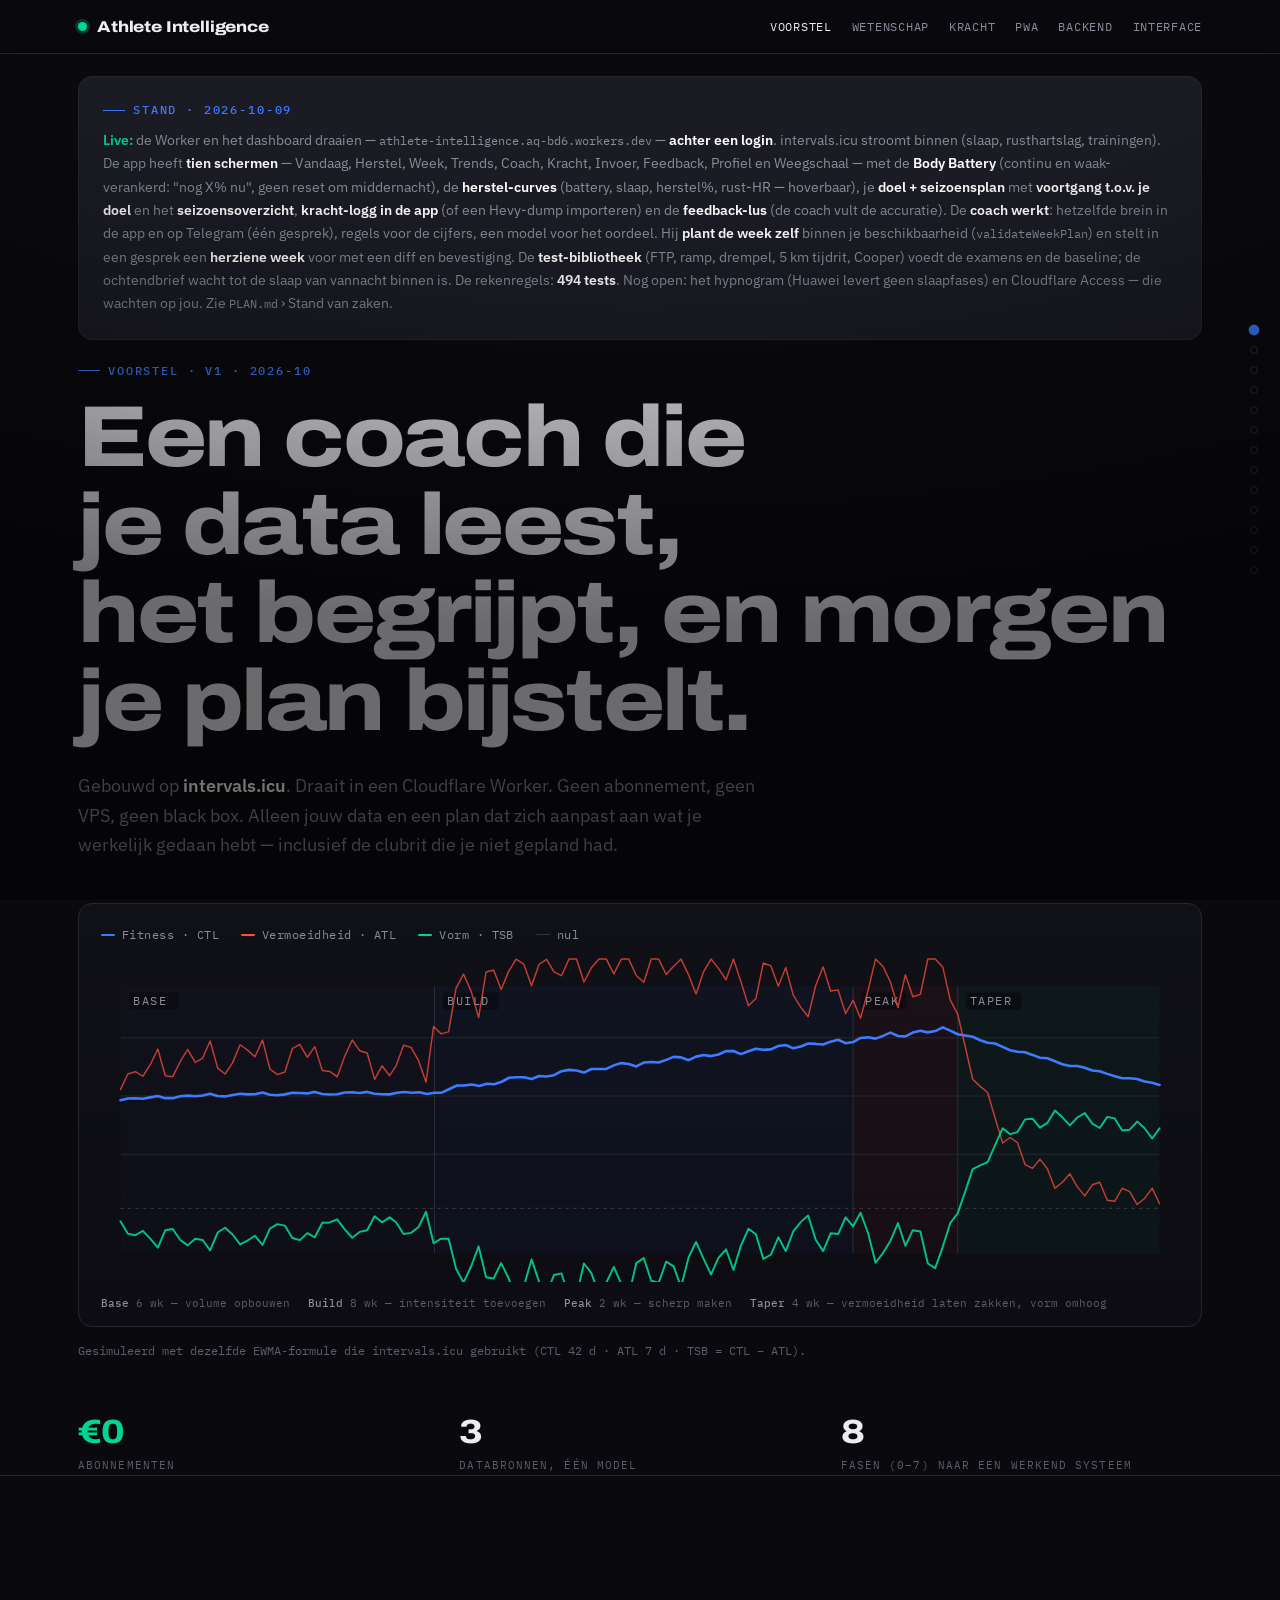
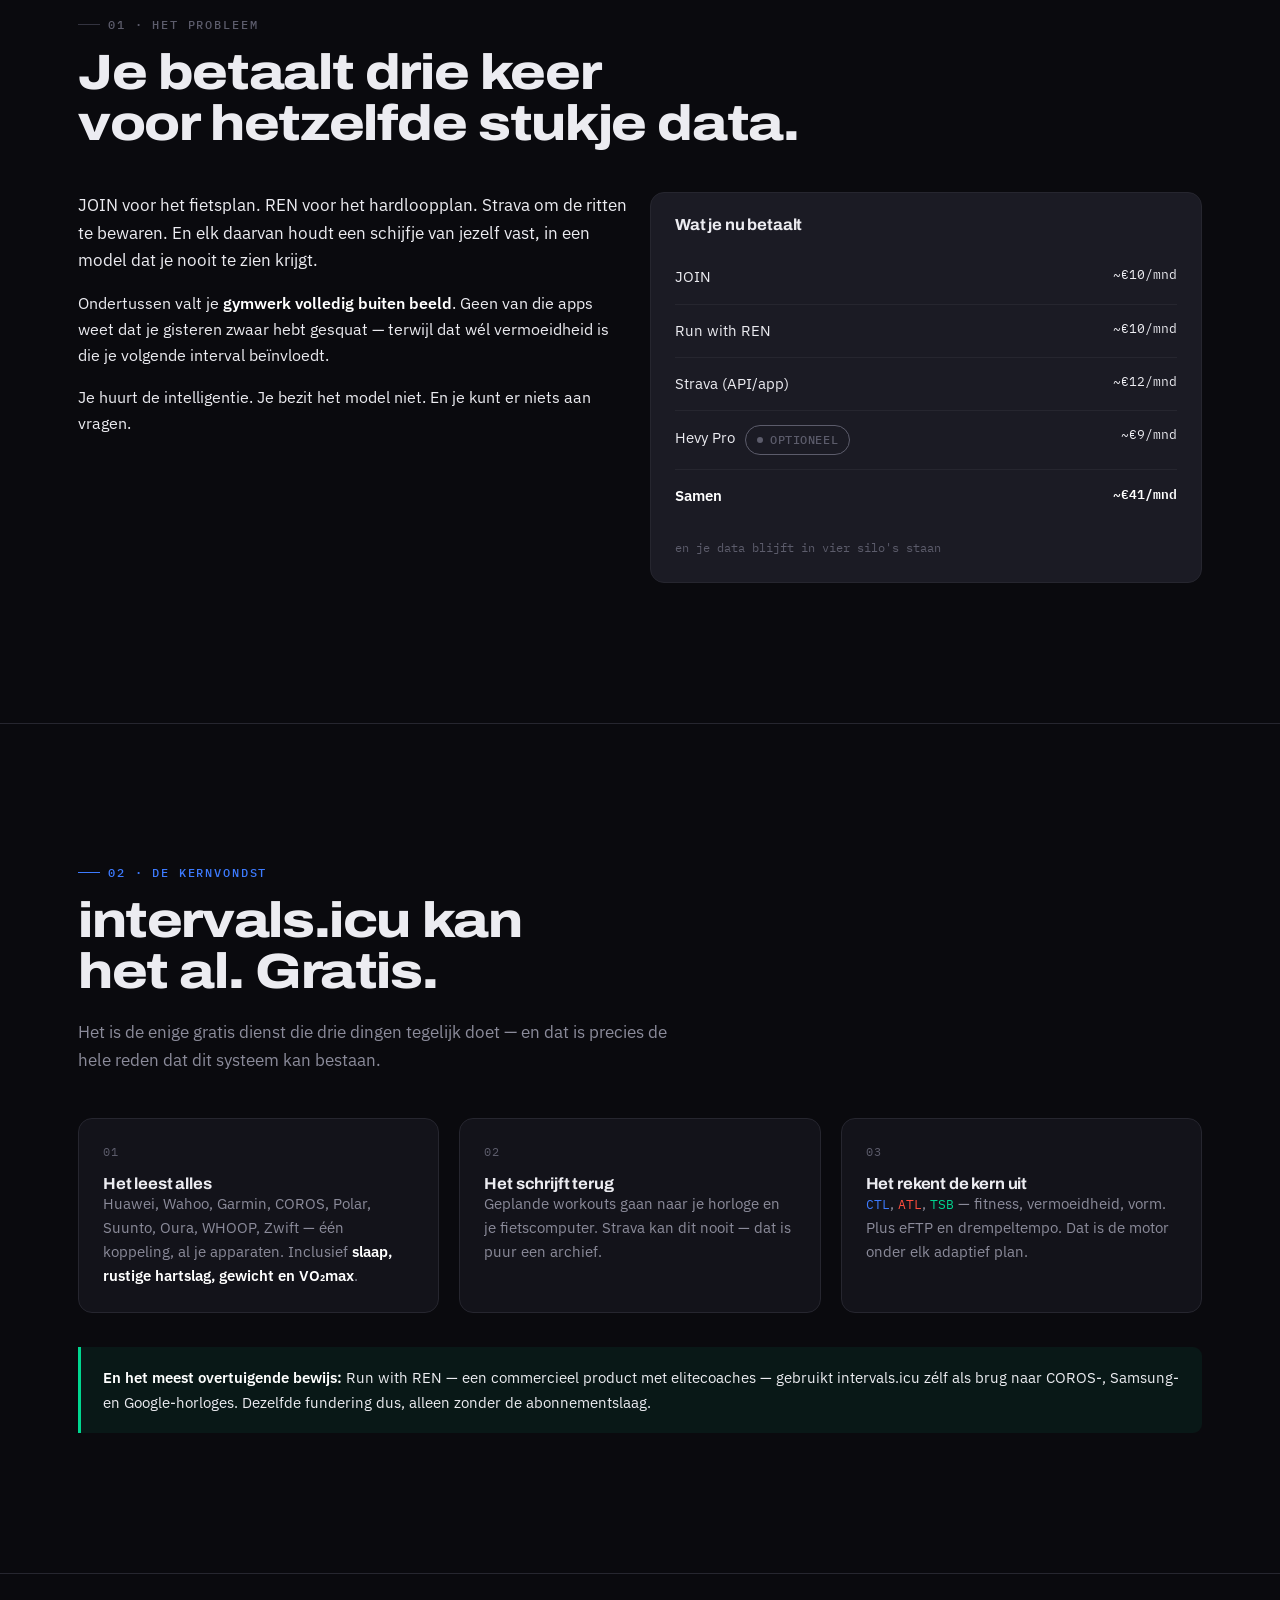
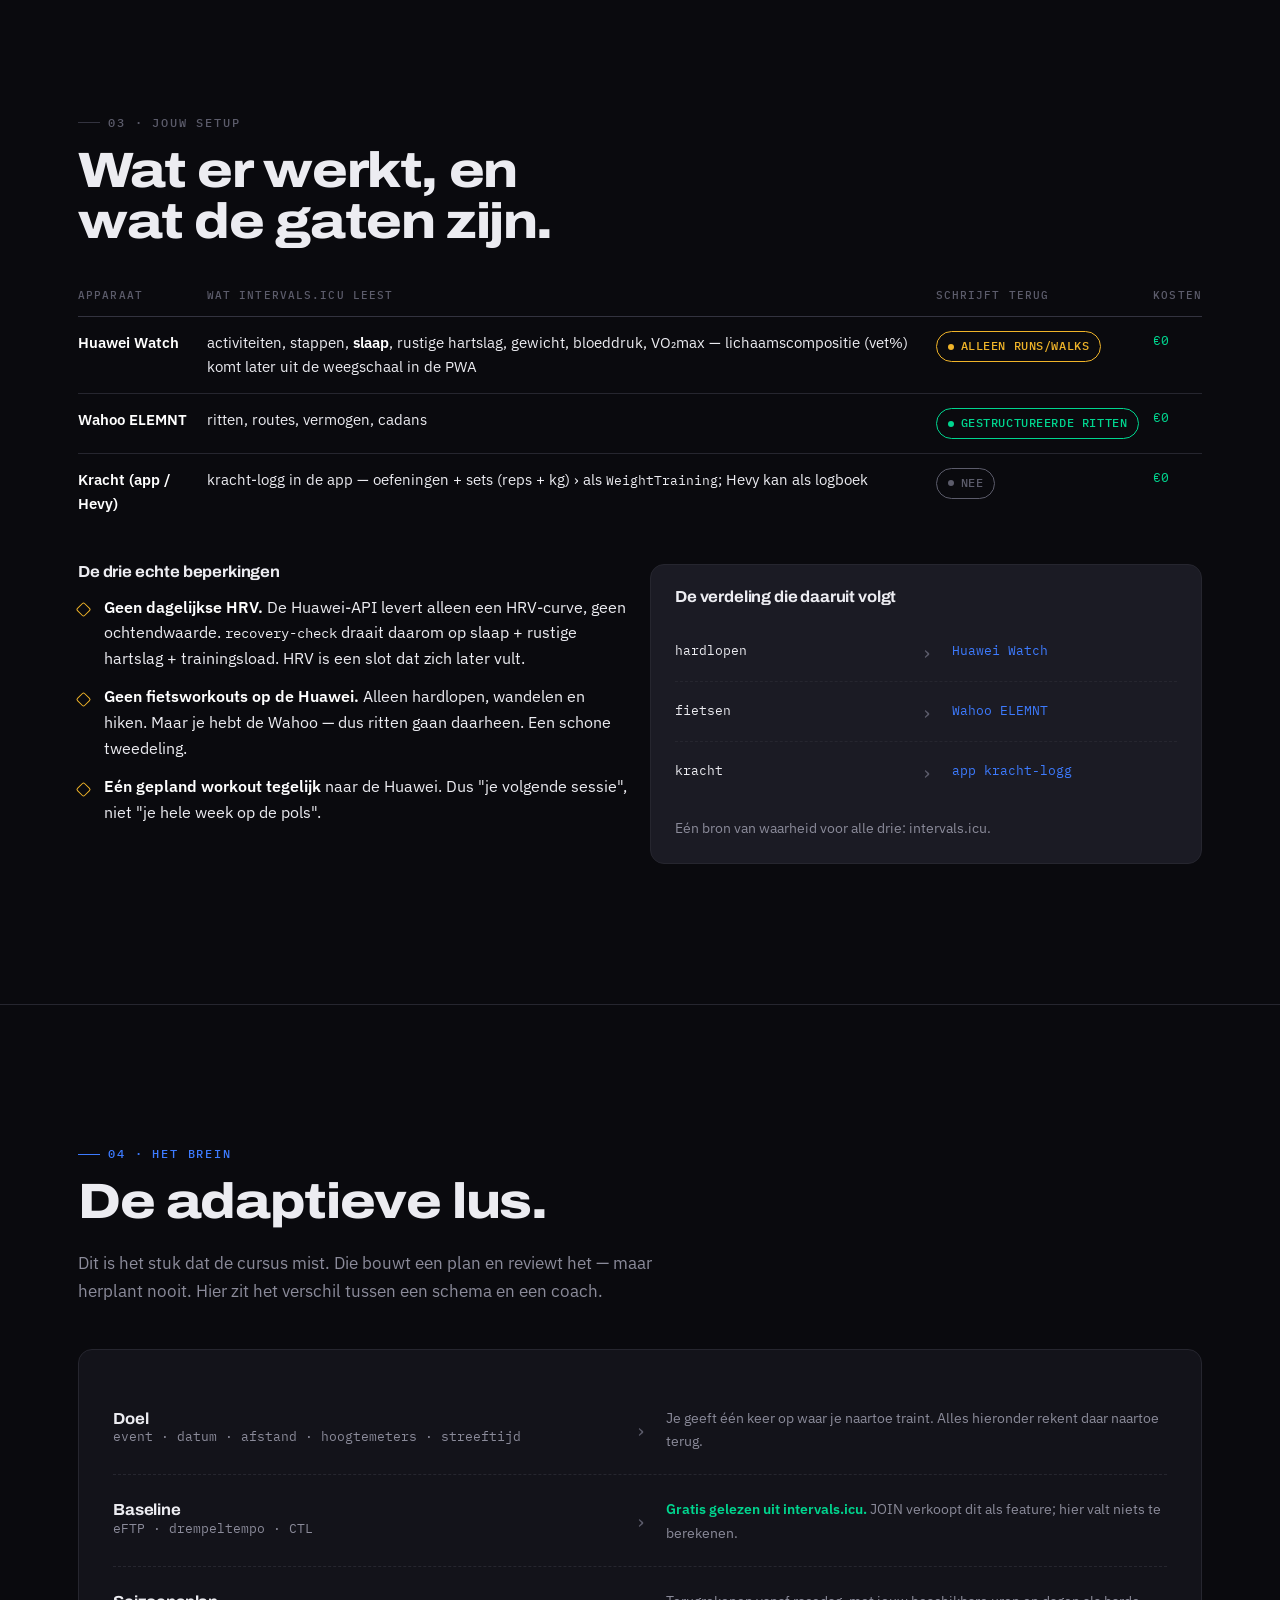
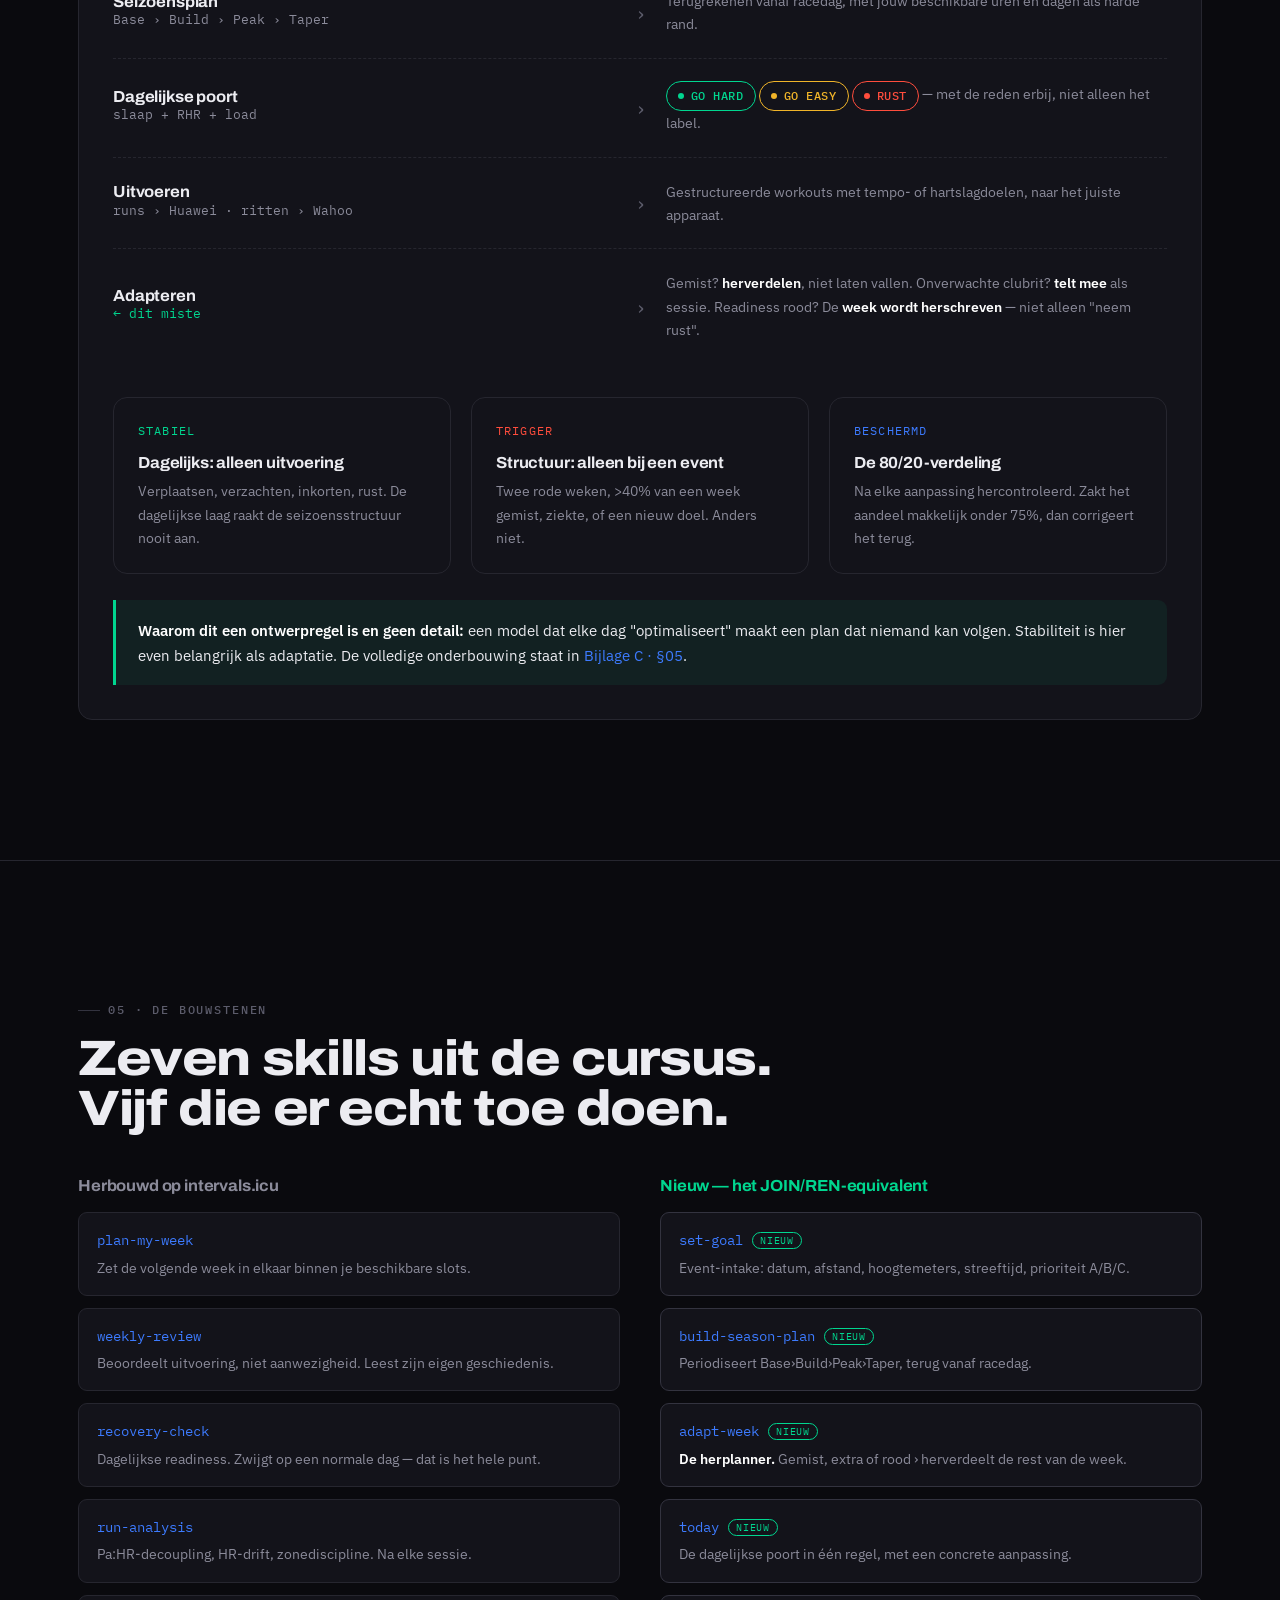
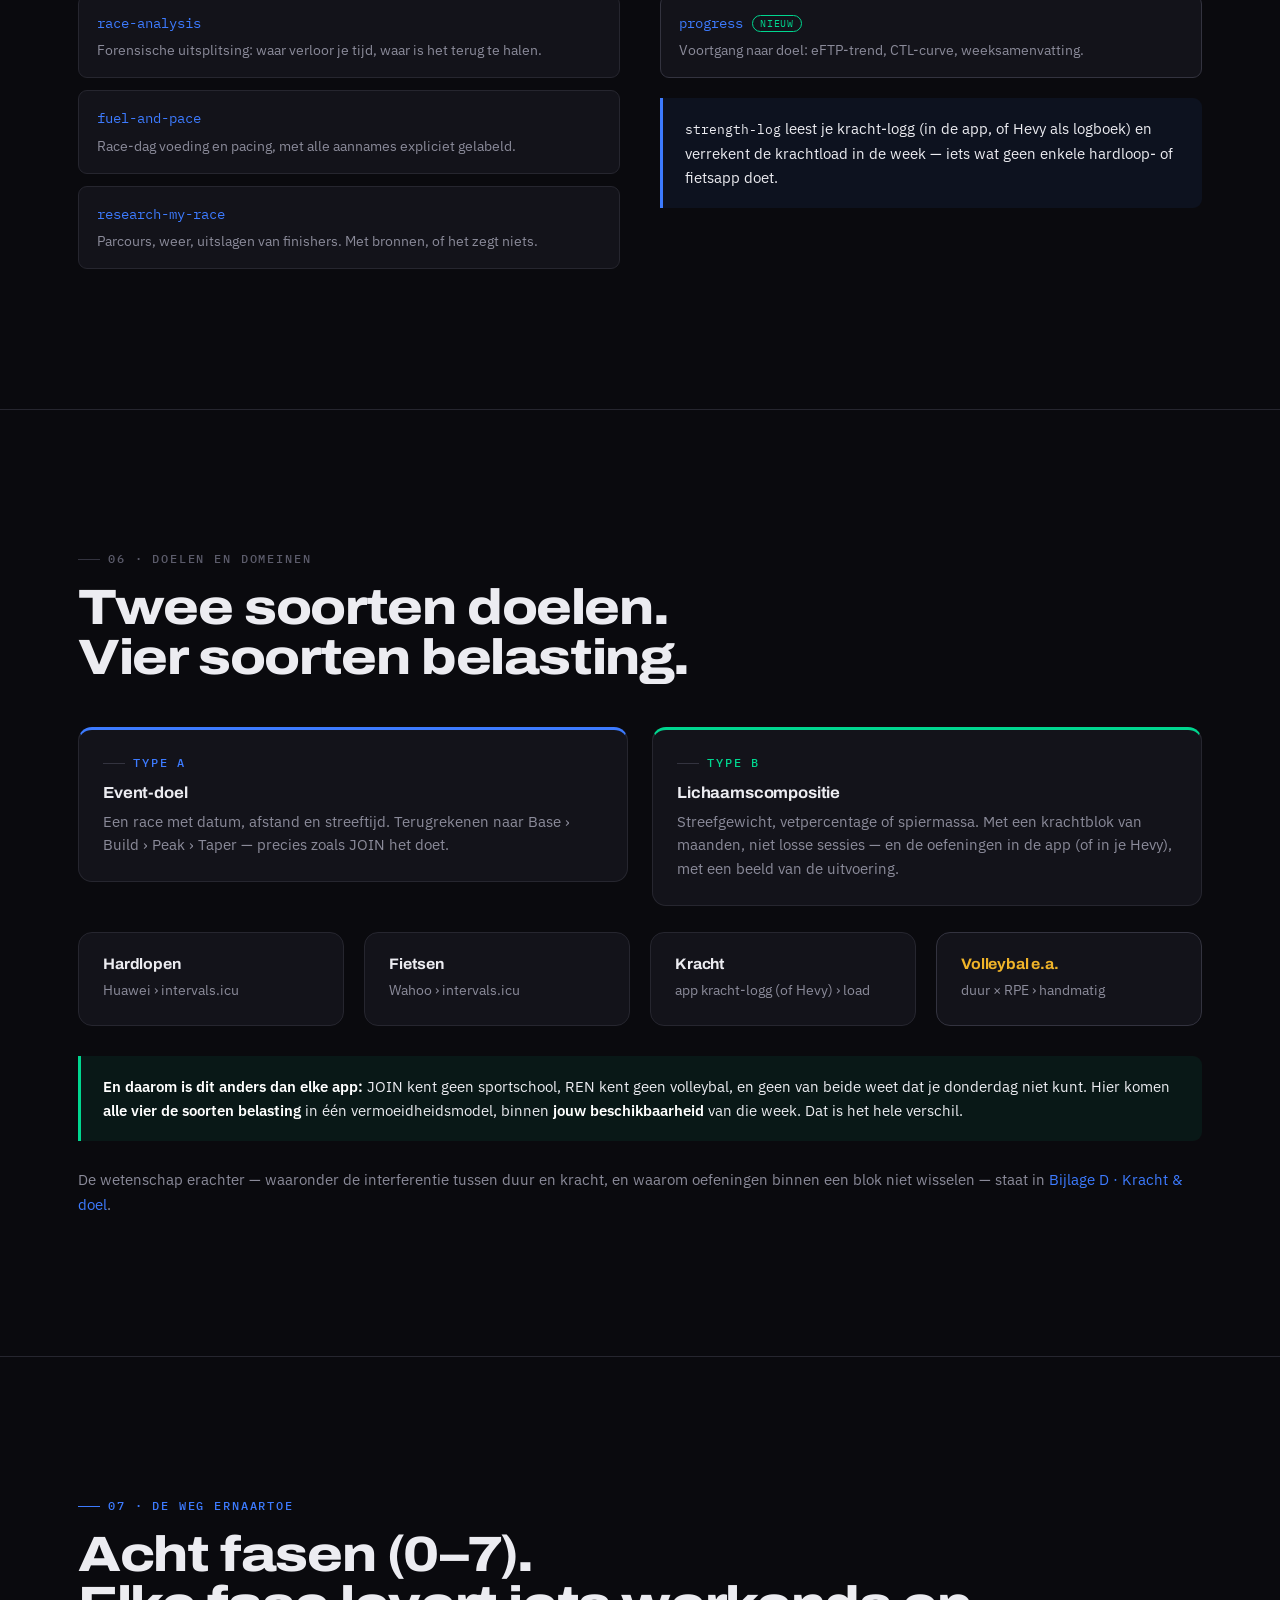
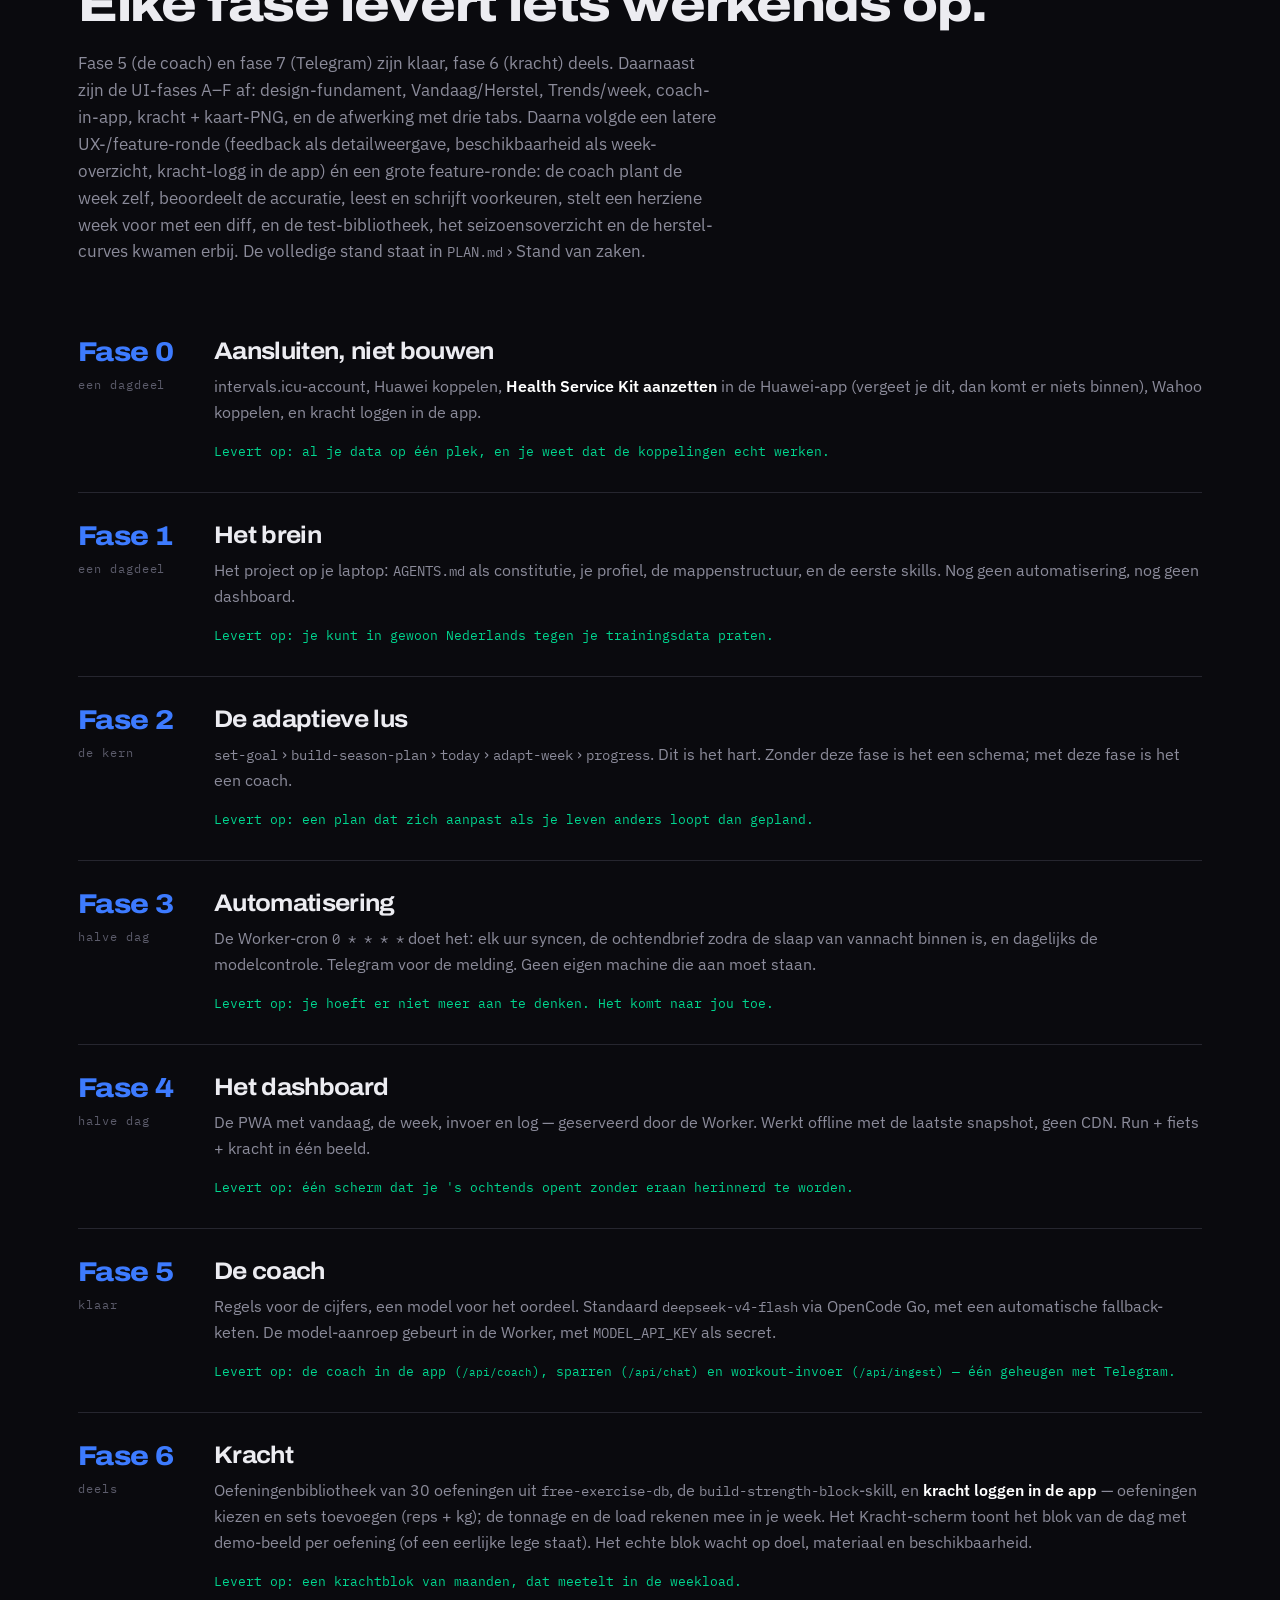
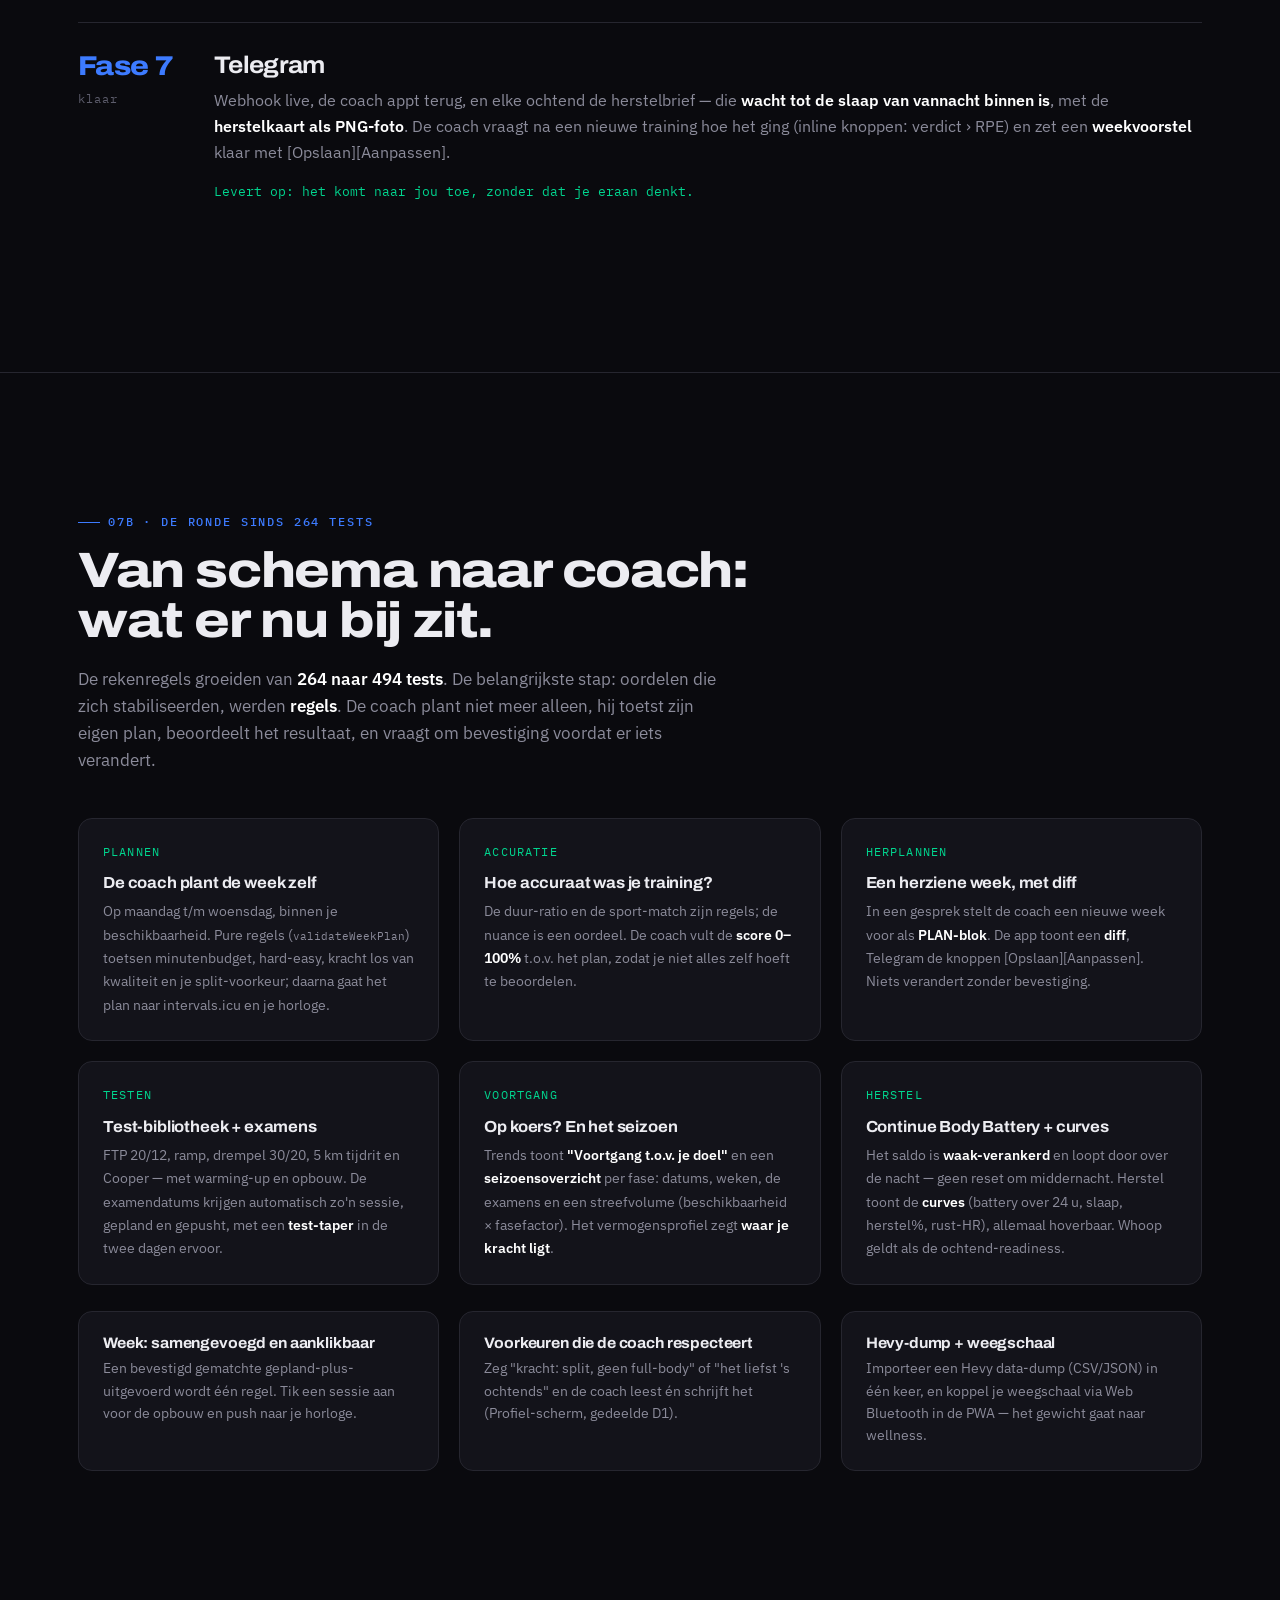
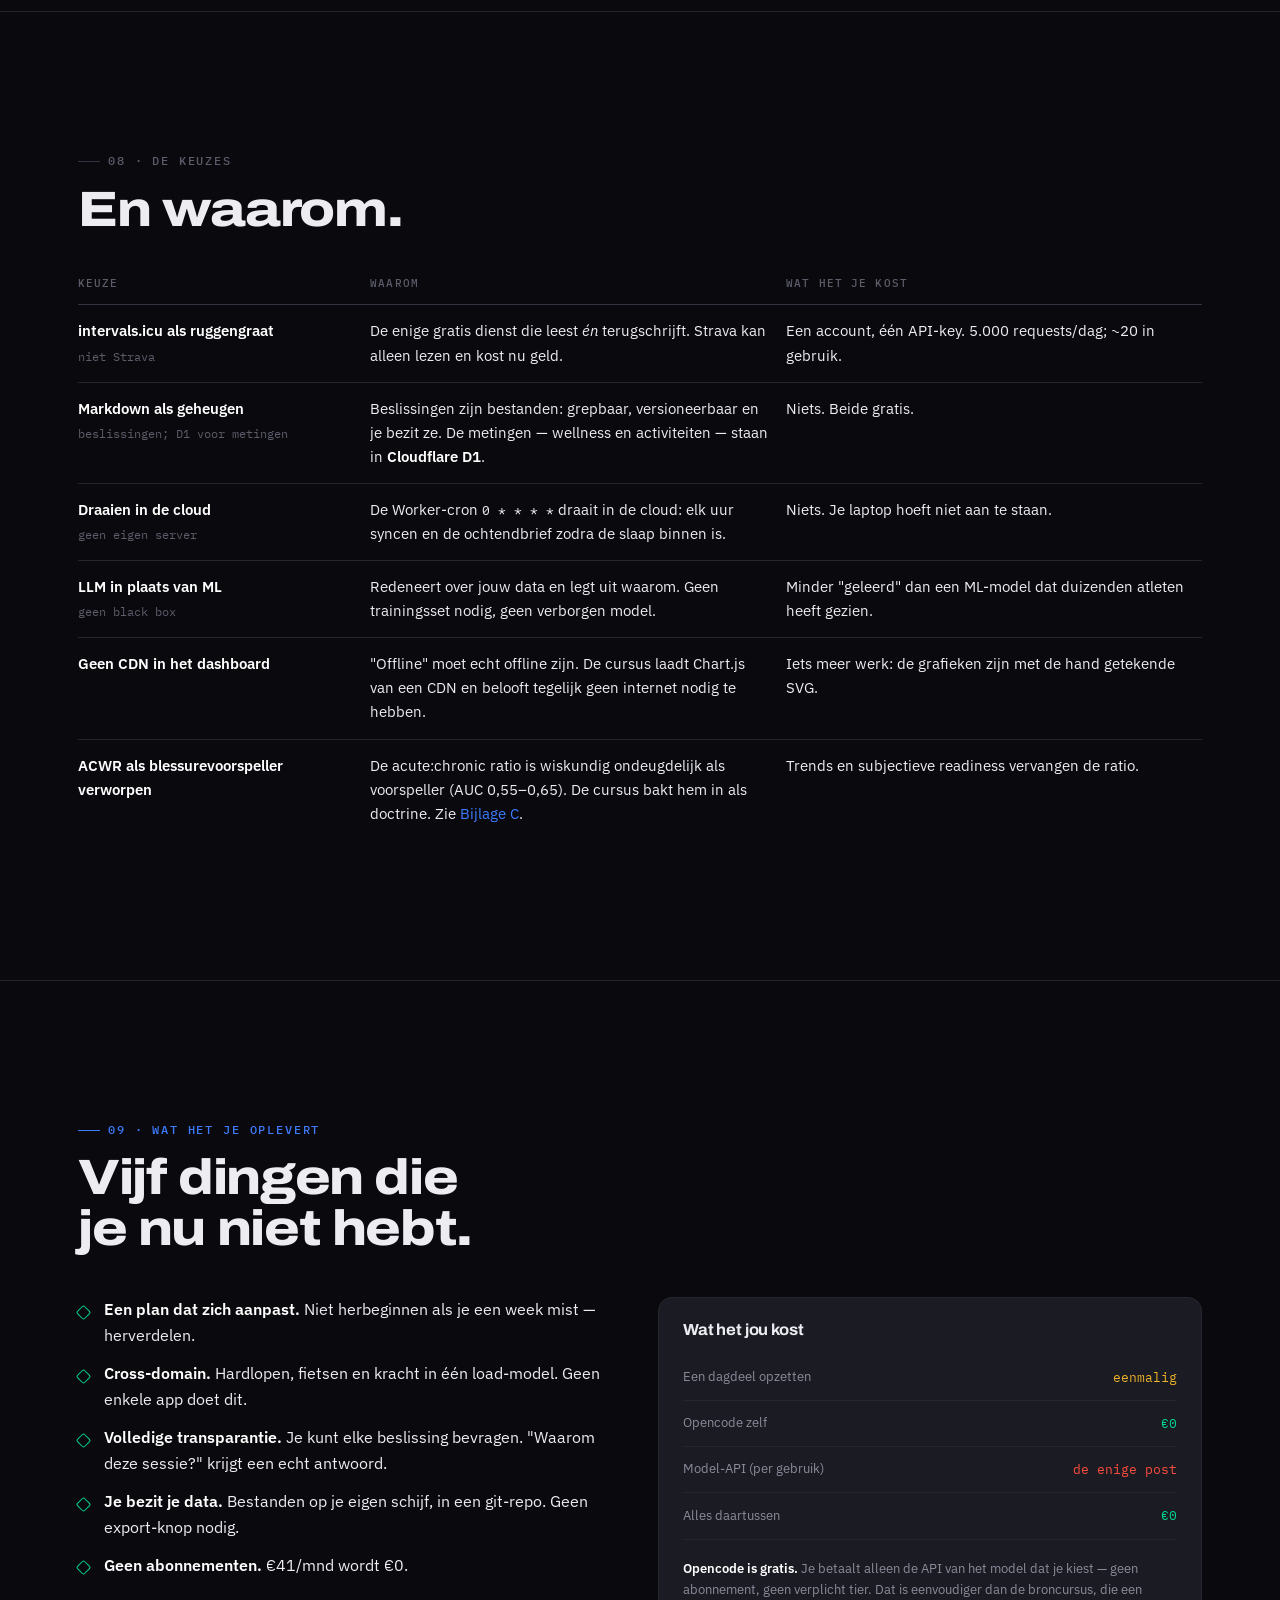
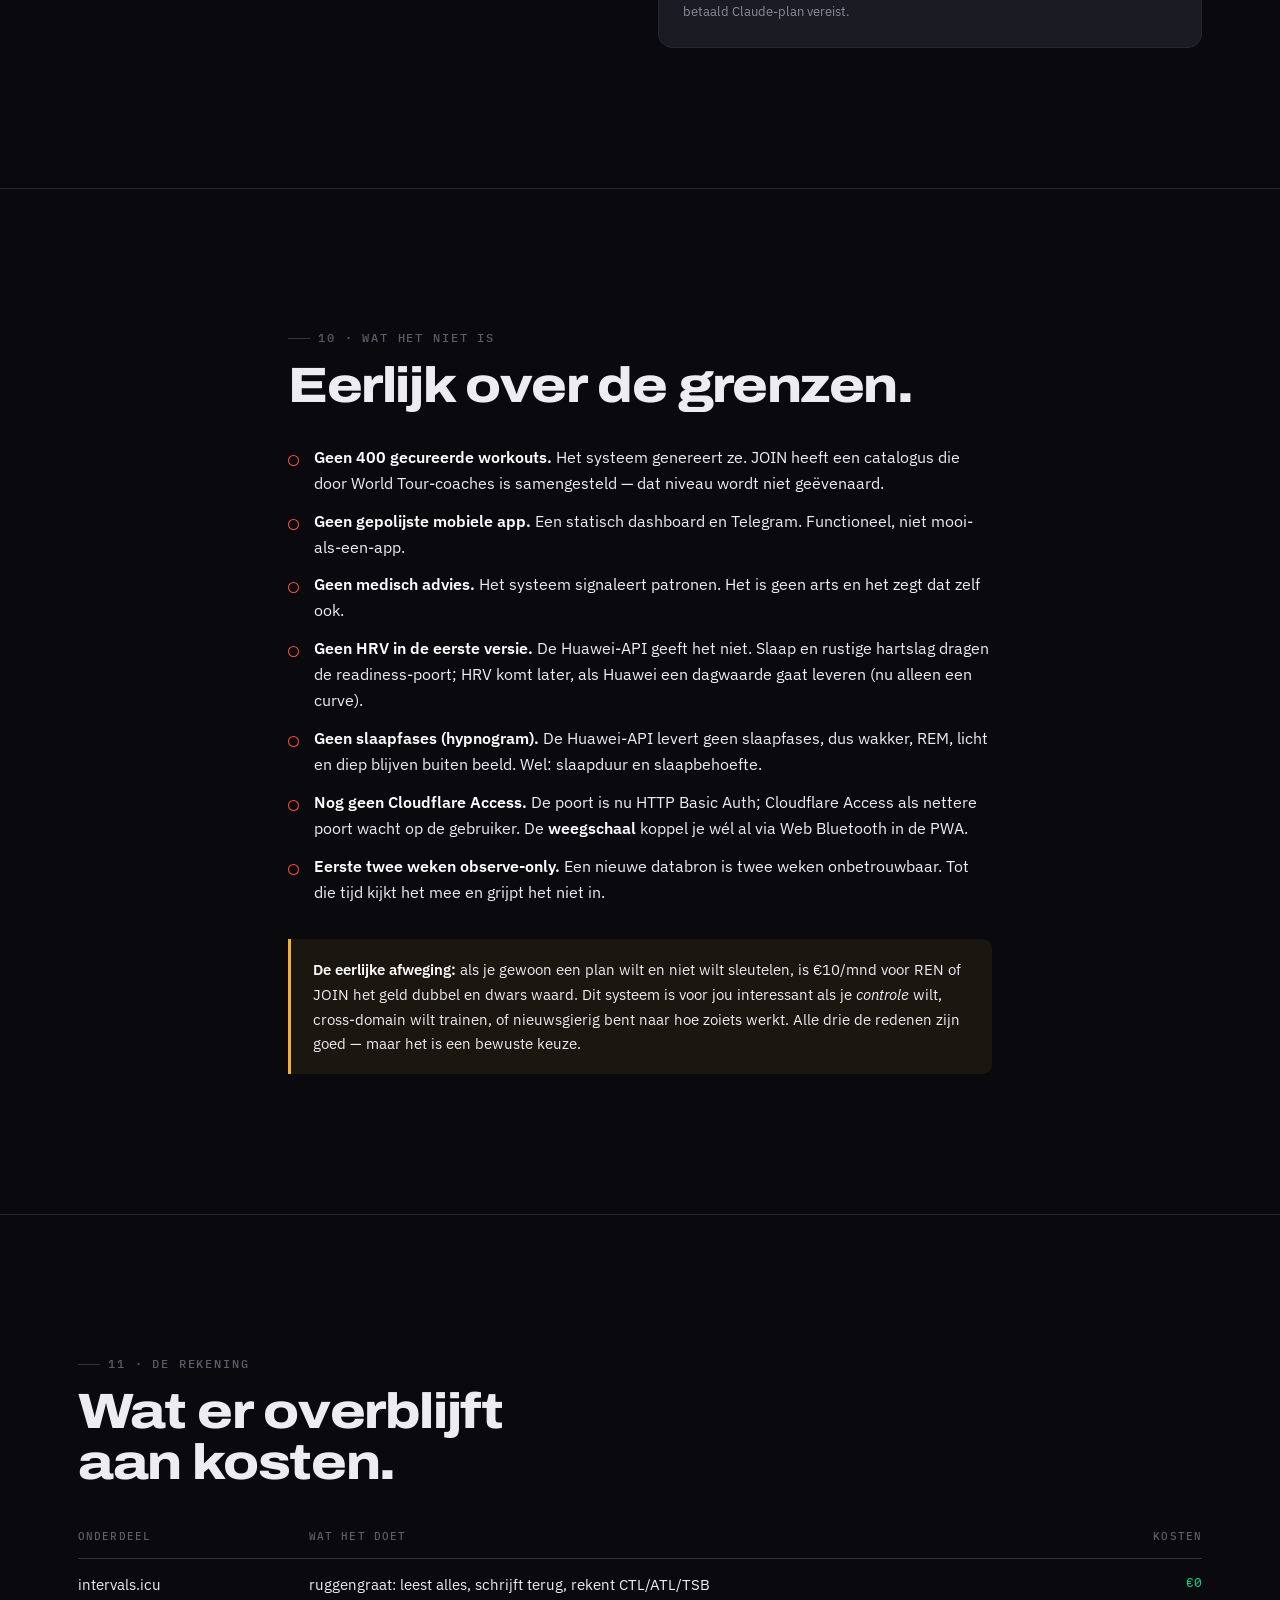
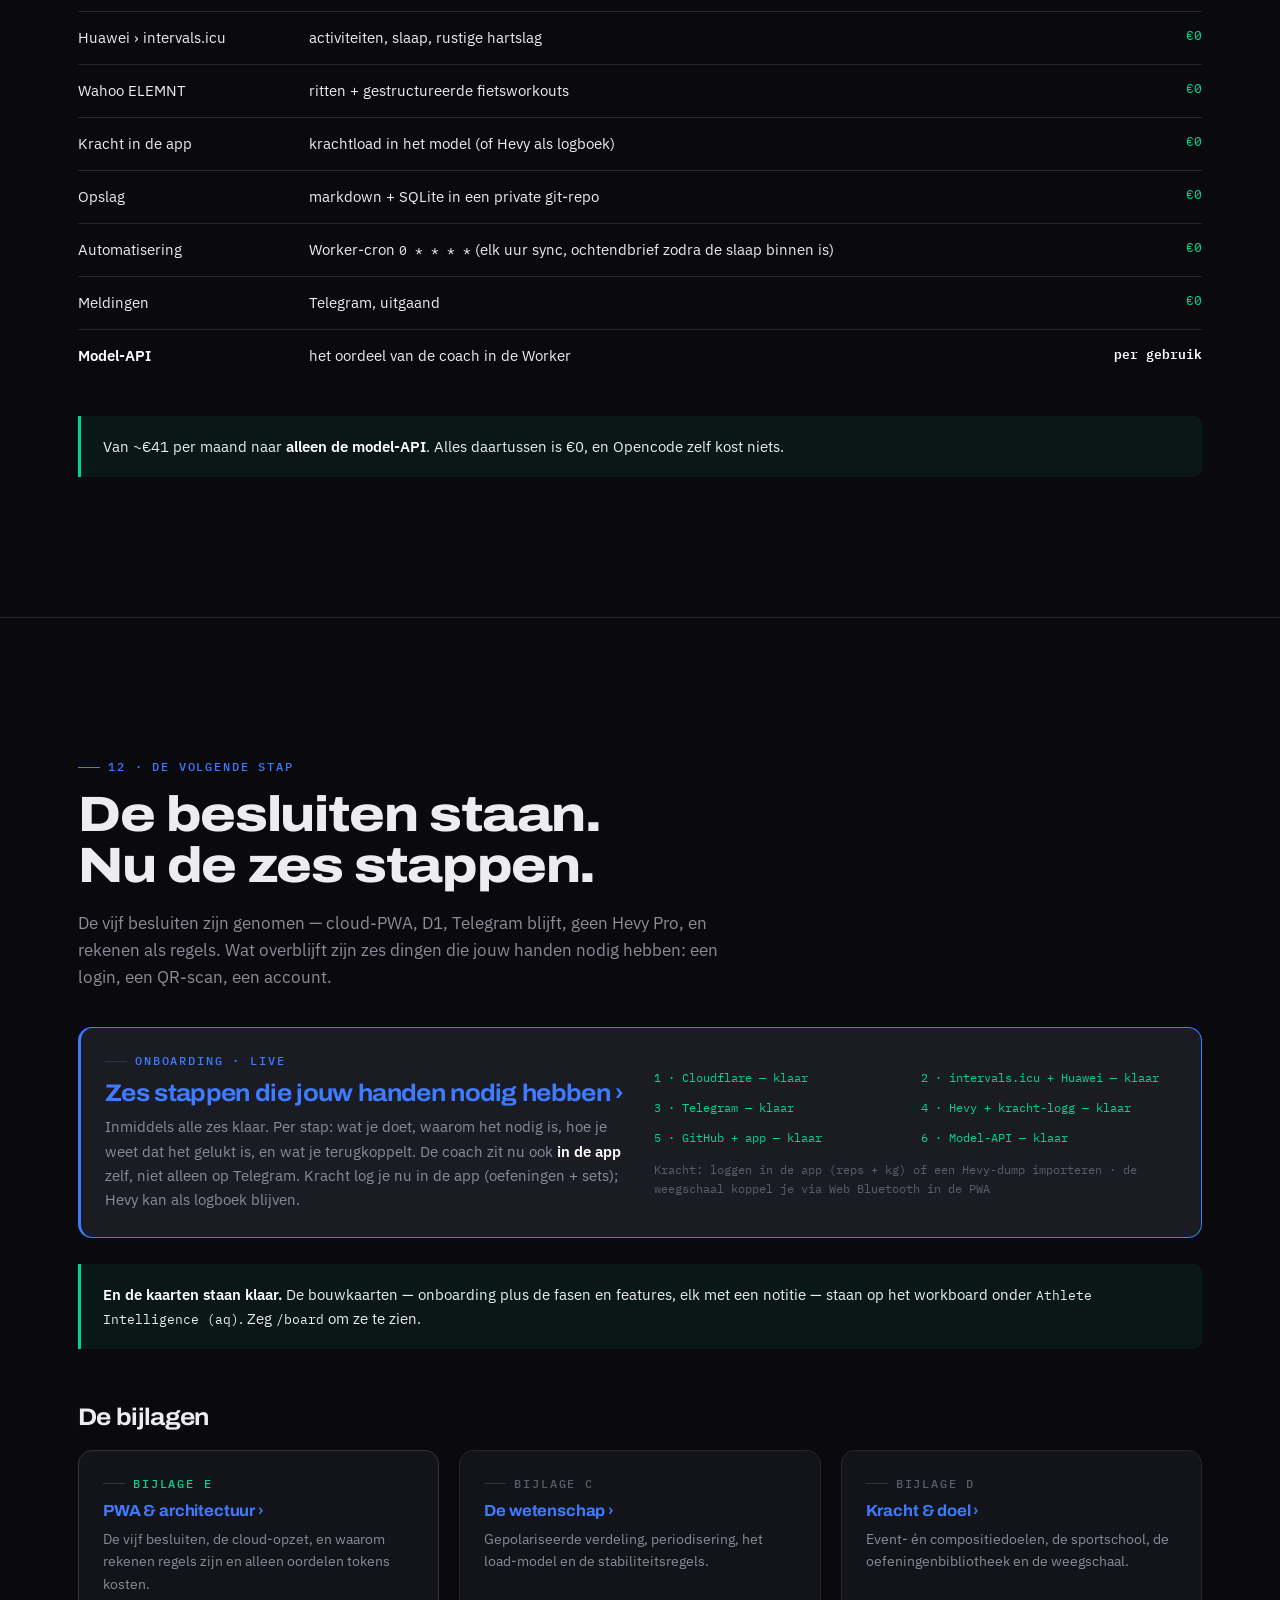
==== commit f97c779c: "pitch: neutrale, actieve toon — eerste persoon (ik/we/wij) eruit" ====
--- a/index.html
+++ b/index.html
@@ -232,7 +232,7 @@
     <div class="callout form reveal" style="margin-top:34px">
       <strong>En het meest overtuigende bewijs:</strong> Run with REN — een commercieel product
       met elitecoaches — gebruikt intervals.icu zélf als brug naar COROS-, Samsung- en
-      Google-horloges. Wij bouwen dus op dezelfde fundering, alleen zonder de abonnementslaag.
+      Google-horloges. Dezelfde fundering dus, alleen zonder de abonnementslaag.
     </div>
   </div>
 </section>
@@ -346,7 +346,7 @@
           <span class="flow-arrow">›</span>
           <div style="color:var(--muted);font-size:0.9rem">
             <strong style="color:var(--form)">Gratis gelezen uit intervals.icu.</strong>
-            JOIN verkoopt dit als feature; wij hoeven het niet te berekenen.
+            JOIN verkoopt dit als feature; hier valt niets te berekenen.
           </div>
         </div>
 
@@ -749,7 +749,7 @@
         <p style="color:var(--muted);font-size:0.9rem;margin-top:8px">
           Het saldo is <strong>waak-verankerd</strong> en loopt door over de nacht — geen
           reset om middernacht. Herstel toont de <strong>curves</strong> (battery over 24 u,
-          slaap, herstel%, rust-HR), allemaal hoverbaar. Whoop is onze ochtend-readiness.
+          slaap, herstel%, rust-HR), allemaal hoverbaar. Whoop geldt als de ochtend-readiness.
         </p>
       </div>
     </div>
@@ -794,7 +794,7 @@
         <tr>
           <td><strong>intervals.icu als ruggengraat</strong><br><span class="mono" style="font-size:0.74rem;color:var(--dim)">niet Strava</span></td>
           <td>De enige gratis dienst die leest <em>én</em> terugschrijft. Strava kan alleen lezen en kost nu geld.</td>
-          <td>Een account, één API-key. 5.000 requests/dag; wij gebruiken er ~20.</td>
+          <td>Een account, één API-key. 5.000 requests/dag; ~20 in gebruik.</td>
         </tr>
         <tr>
           <td><strong>Markdown als geheugen</strong><br><span class="mono" style="font-size:0.74rem;color:var(--dim)">beslissingen; D1 voor metingen</span></td>
@@ -819,7 +819,7 @@
         <tr>
           <td><strong>ACWR als blessurevoorspeller verworpen</strong></td>
           <td>De acute:chronic ratio is wiskundig ondeugdelijk als voorspeller (AUC 0,55–0,65). De cursus bakt hem in als doctrine. Zie <a href="science.html">Bijlage C</a>.</td>
-          <td>We gebruiken trends en subjectieve readiness in plaats van een ratio.</td>
+          <td>Trends en subjectieve readiness vervangen de ratio.</td>
         </tr>
       </tbody>
     </table>
@@ -863,11 +863,11 @@
     <h2>Eerlijk over de grenzen.</h2>
 
     <ul class="ticks" style="margin-top:34px;font-size:1rem">
-      <li class="no"><strong>Geen 400 gecureerde workouts.</strong> We genereren ze. JOIN heeft een catalogus die door World Tour-coaches is samengesteld — dat evenaren we niet.</li>
+      <li class="no"><strong>Geen 400 gecureerde workouts.</strong> Het systeem genereert ze. JOIN heeft een catalogus die door World Tour-coaches is samengesteld — dat niveau wordt niet geëvenaard.</li>
       <li class="no"><strong>Geen gepolijste mobiele app.</strong> Een statisch dashboard en Telegram. Functioneel, niet mooi-als-een-app.</li>
       <li class="no"><strong>Geen medisch advies.</strong> Het systeem signaleert patronen. Het is geen arts en het zegt dat zelf ook.</li>
       <li class="no"><strong>Geen HRV in de eerste versie.</strong> De Huawei-API geeft het niet. Slaap en rustige hartslag dragen de readiness-poort; HRV komt later, als Huawei een dagwaarde gaat leveren (nu alleen een curve).</li>
-      <li class="no"><strong>Geen slaapfases (hypnogram).</strong> De Huawei-API levert geen slaapfases, dus wakker, REM, licht en diep tonen we niet. Wel: slaapduur en slaapbehoefte.</li>
+      <li class="no"><strong>Geen slaapfases (hypnogram).</strong> De Huawei-API levert geen slaapfases, dus wakker, REM, licht en diep blijven buiten beeld. Wel: slaapduur en slaapbehoefte.</li>
       <li class="no"><strong>Nog geen Cloudflare Access.</strong> De poort is nu HTTP Basic Auth; Cloudflare Access als nettere poort wacht op de gebruiker. De <strong>weegschaal</strong> koppel je wél al via Web Bluetooth in de PWA.</li>
       <li class="no"><strong>Eerste twee weken observe-only.</strong> Een nieuwe databron is twee weken onbetrouwbaar. Tot die tijd kijkt het mee en grijpt het niet in.</li>
     </ul>
@@ -927,7 +927,7 @@
           <h3>Zes stappen die jouw handen nodig hebben ›</h3>
           <p style="color:var(--muted);margin-top:10px;font-size:0.94rem">
             Inmiddels alle zes klaar. Per stap: wat je doet, waarom het nodig is, hoe je weet
-            dat het gelukt is, en wat je aan mij doorgeeft. De coach zit nu ook <strong>in de app</strong>
+            dat het gelukt is, en wat je terugkoppelt. De coach zit nu ook <strong>in de app</strong>
             zelf, niet alleen op Telegram. Kracht log je nu in de app (oefeningen + sets); Hevy kan
             als logboek blijven.
           </p>
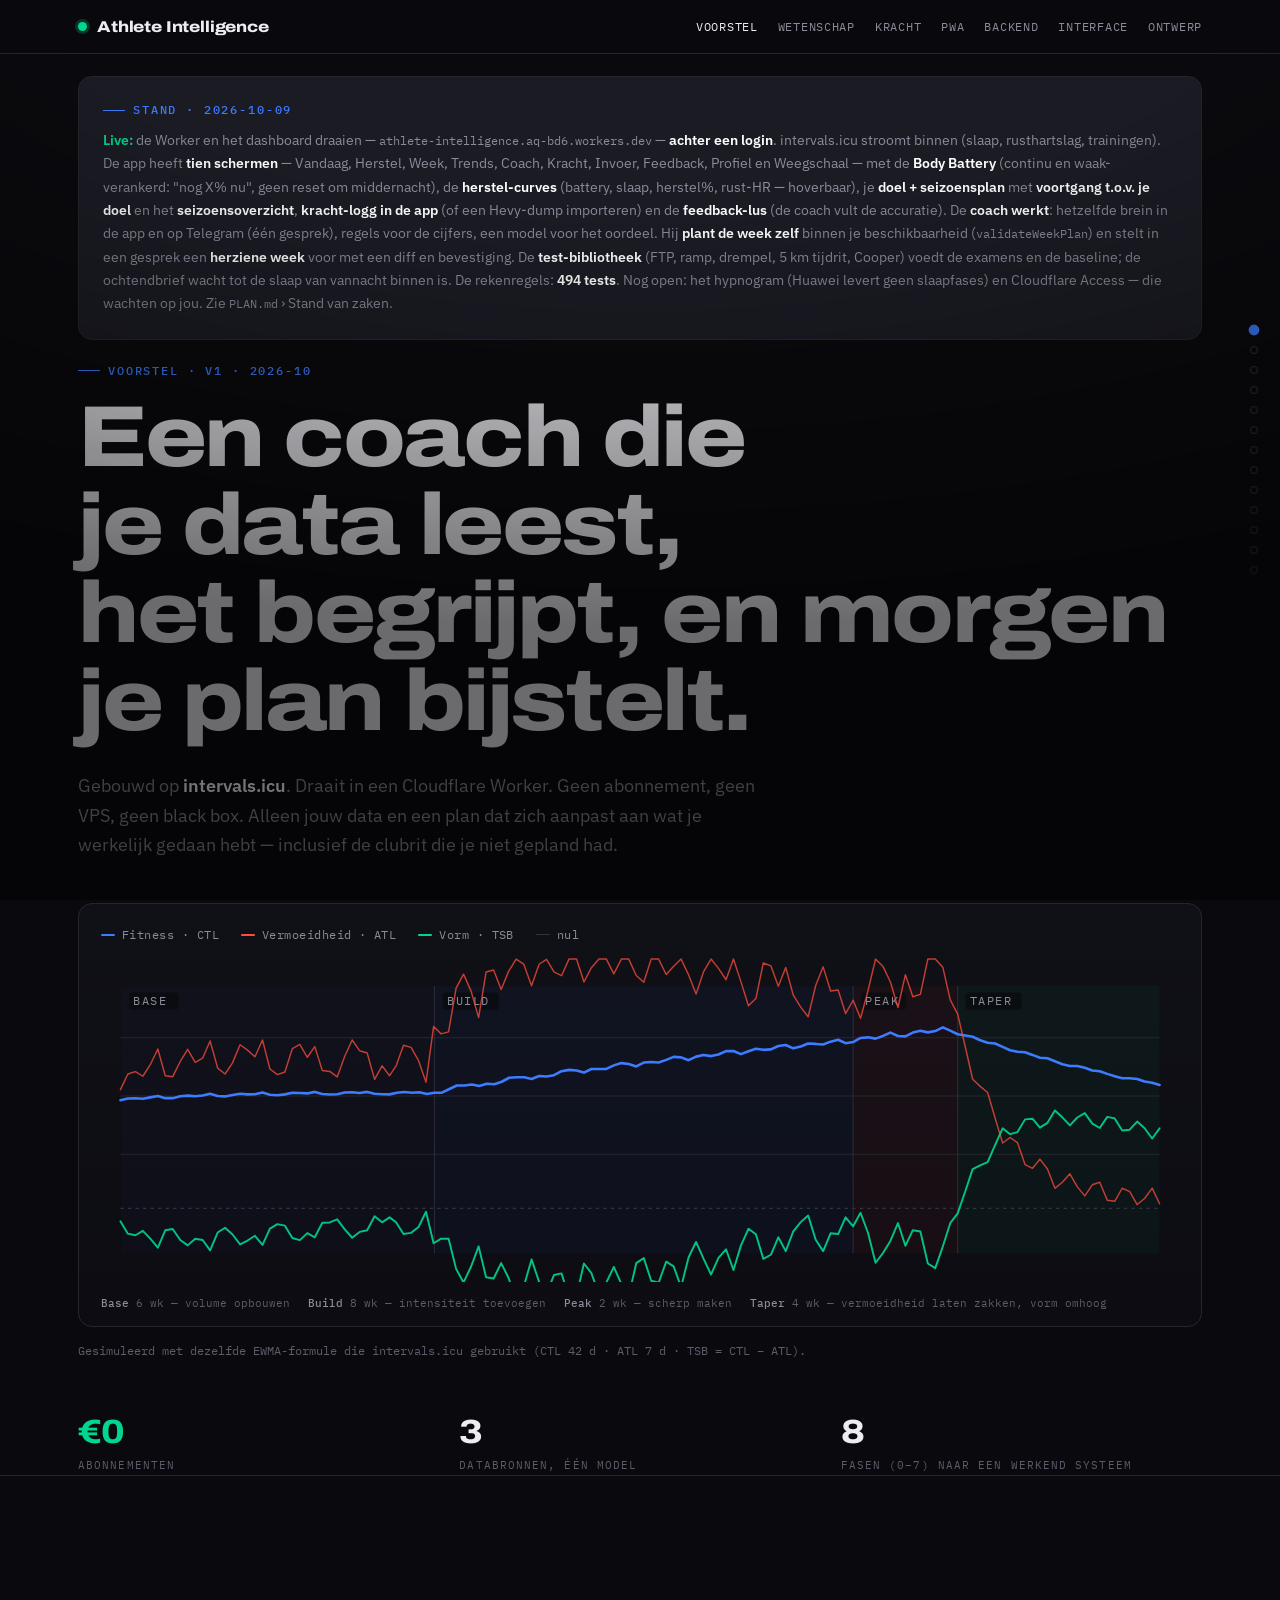
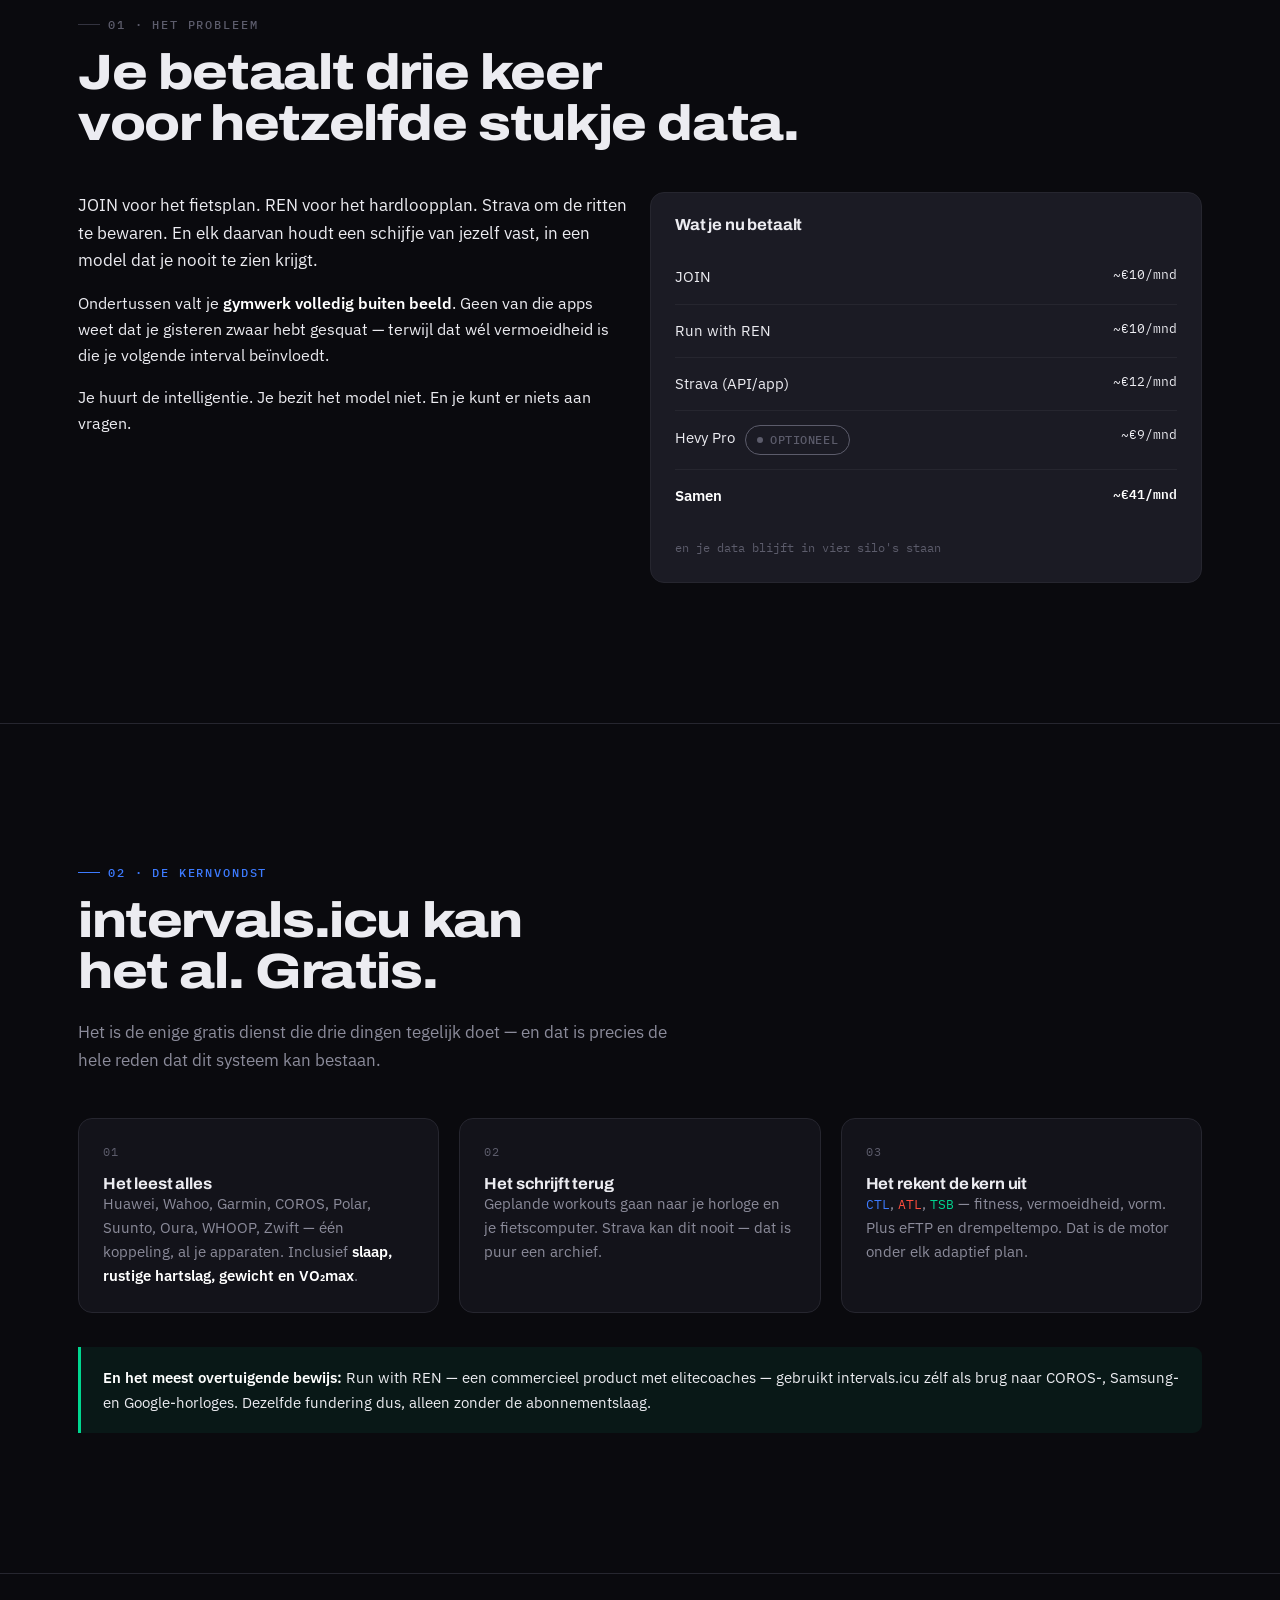
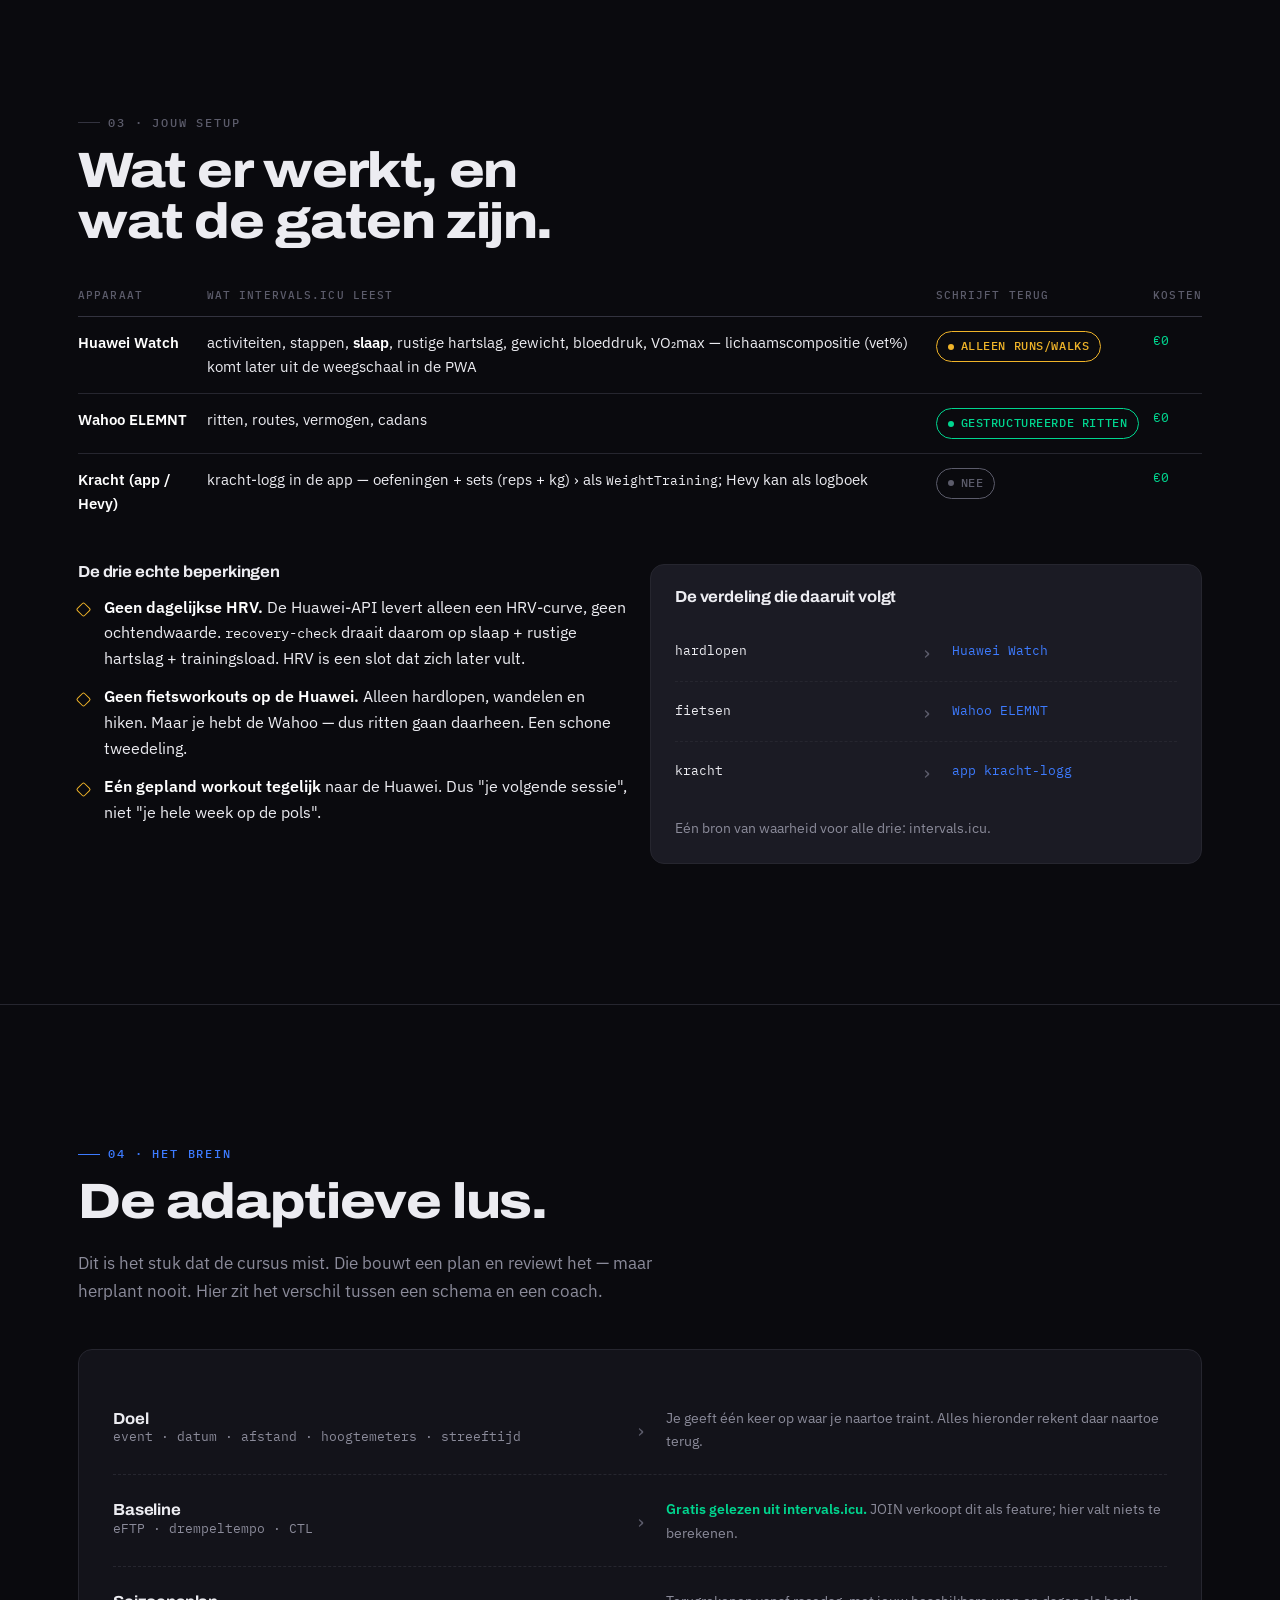
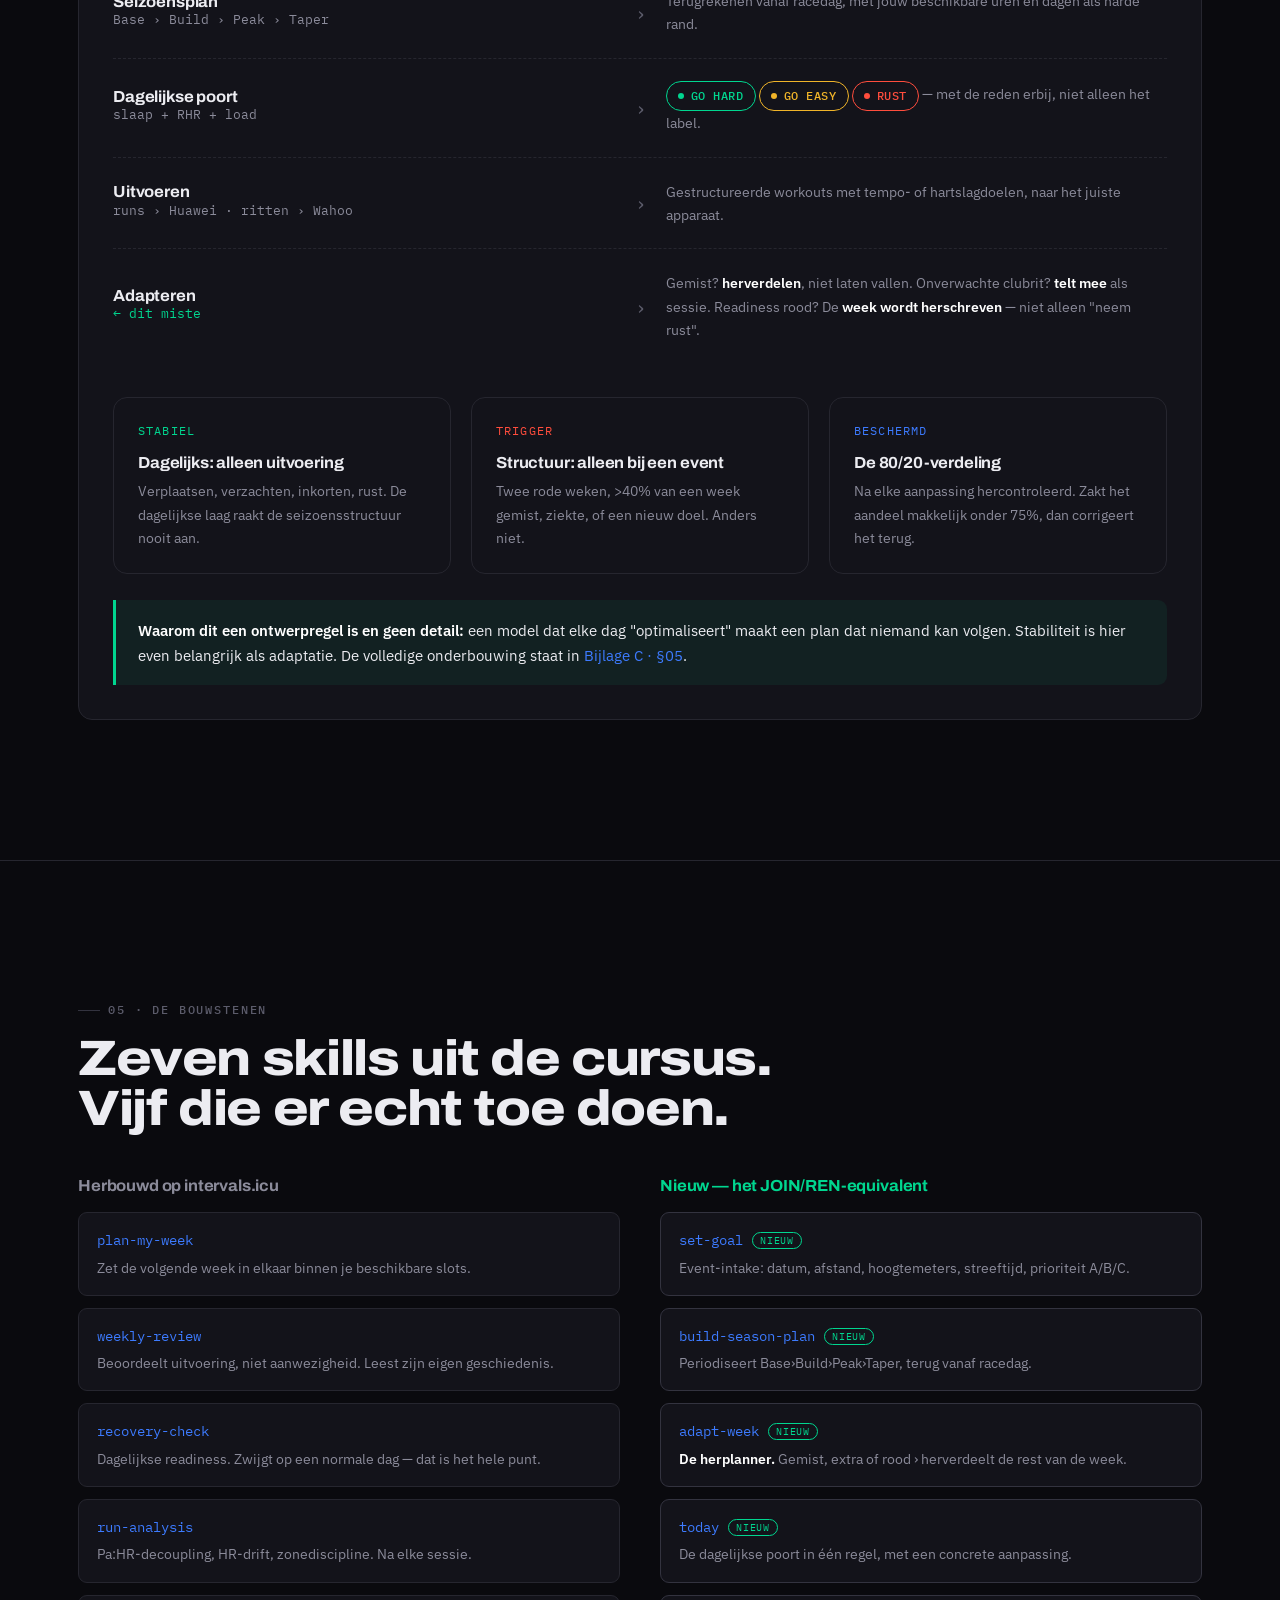
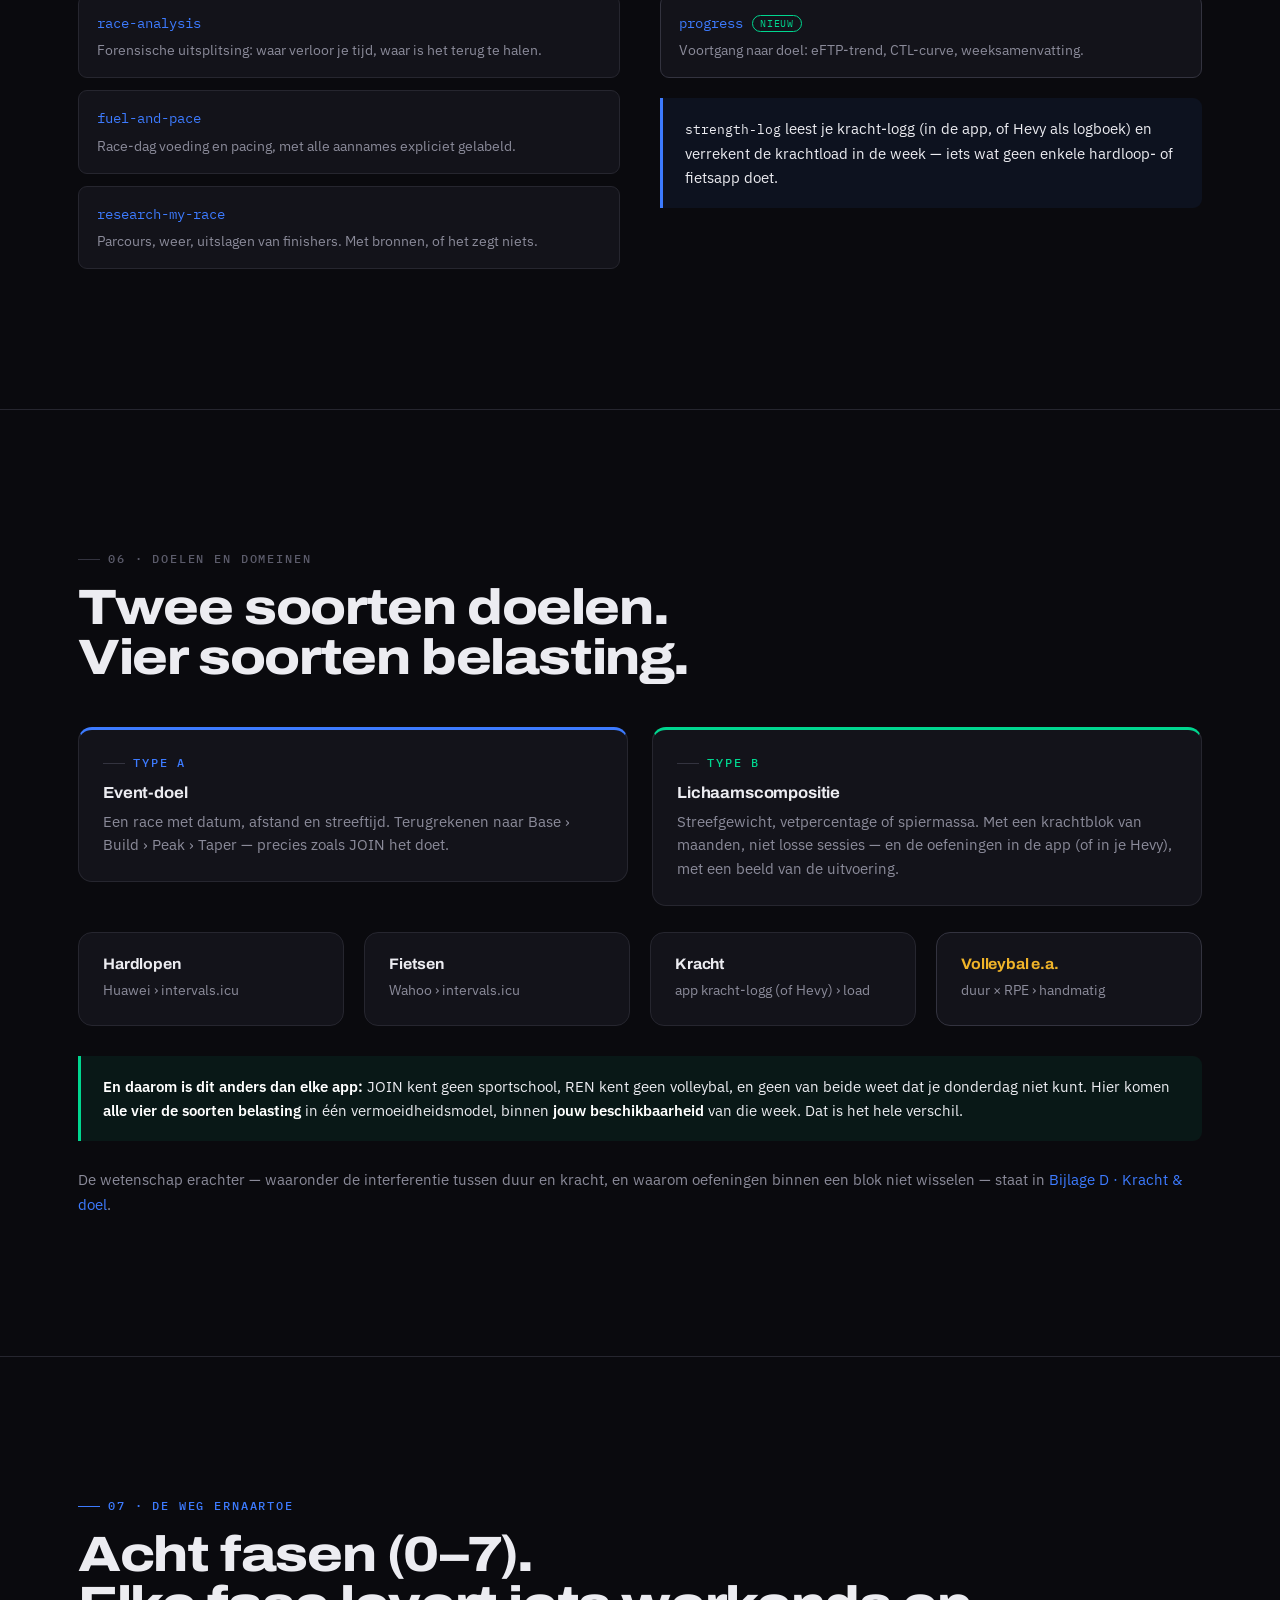
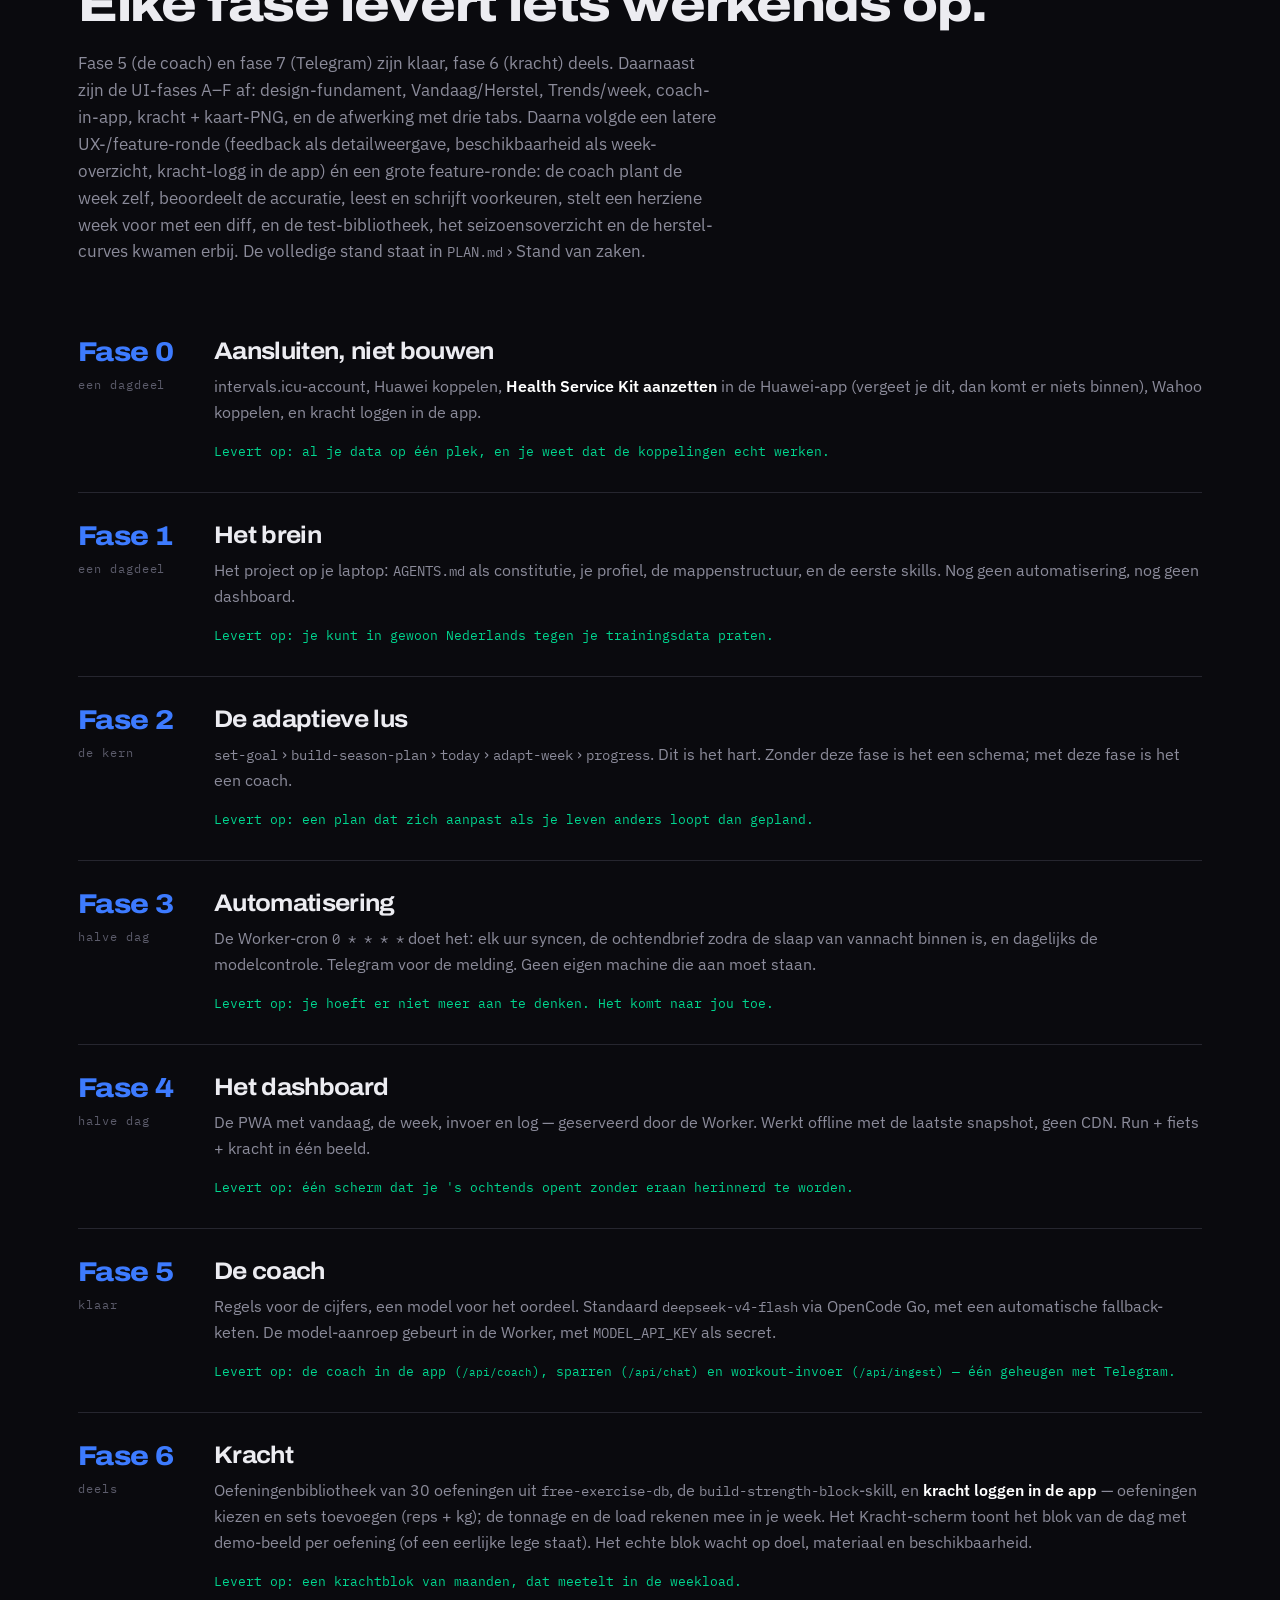
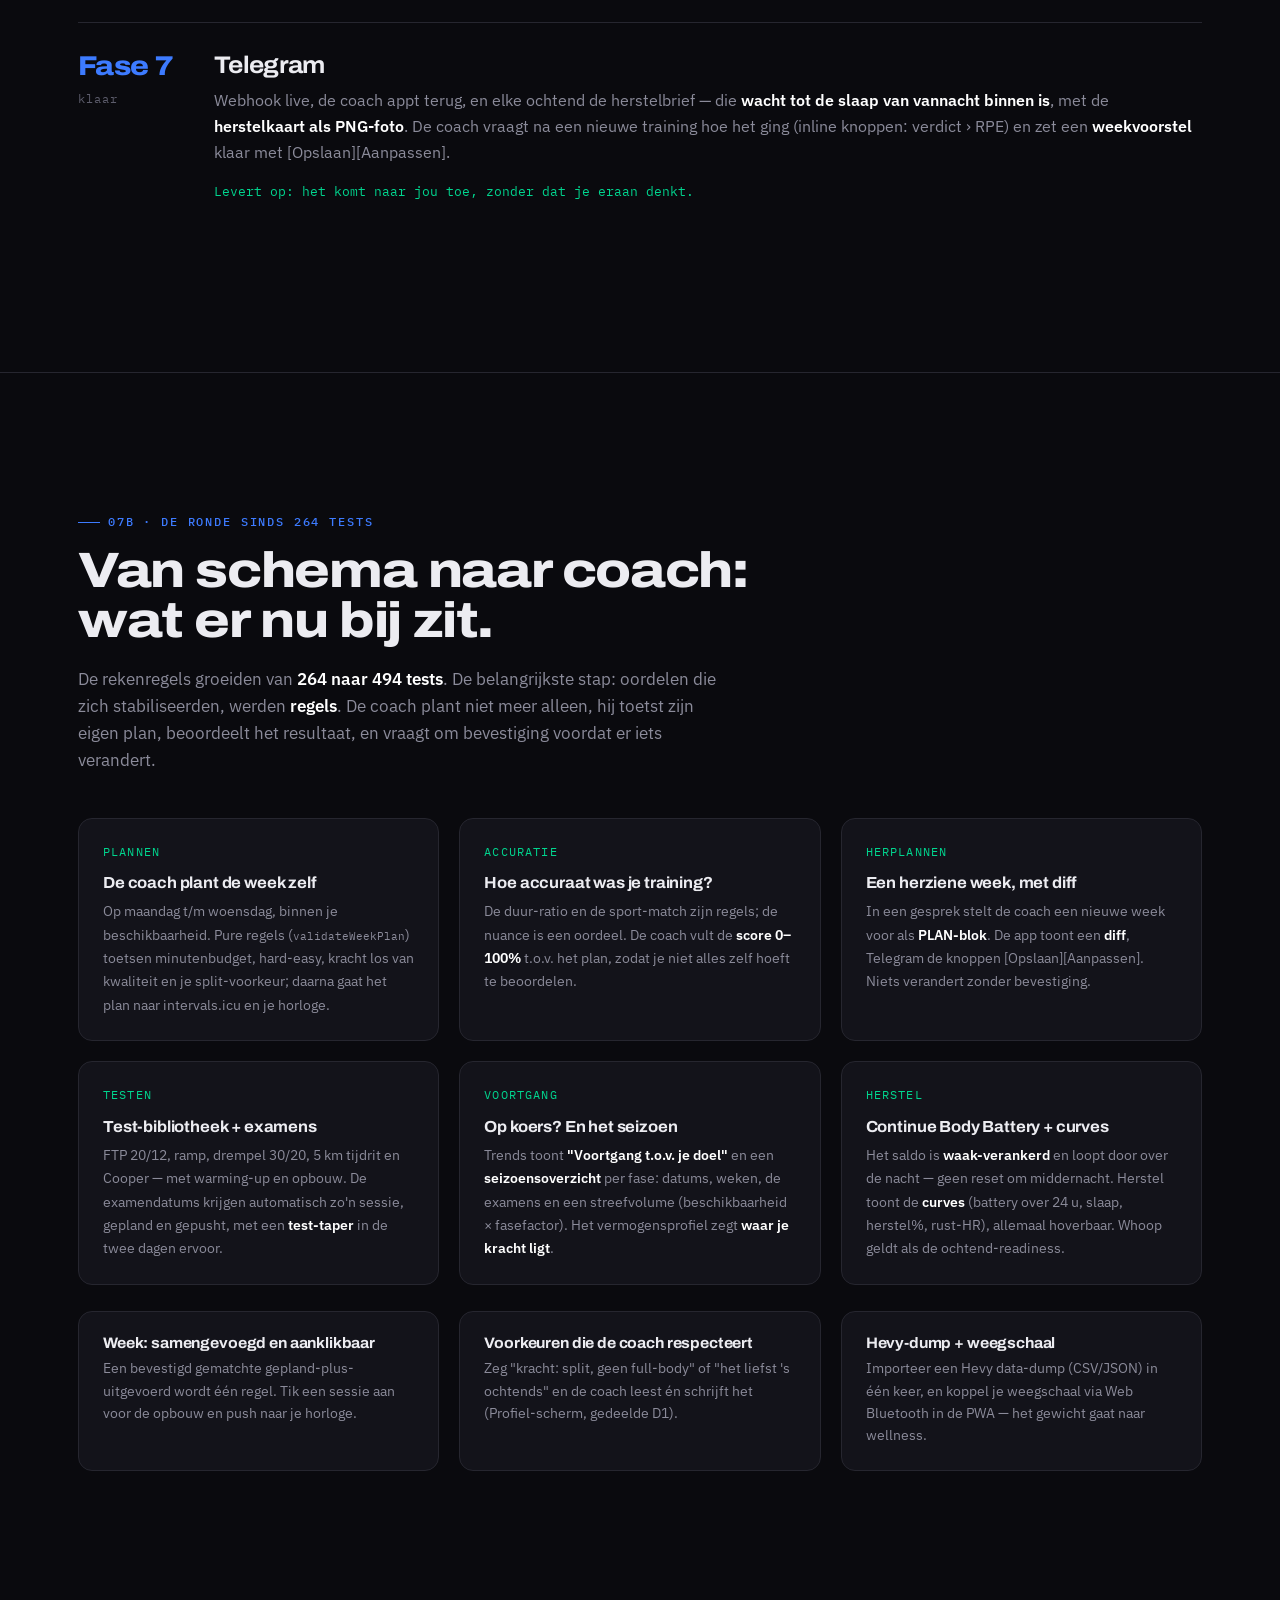
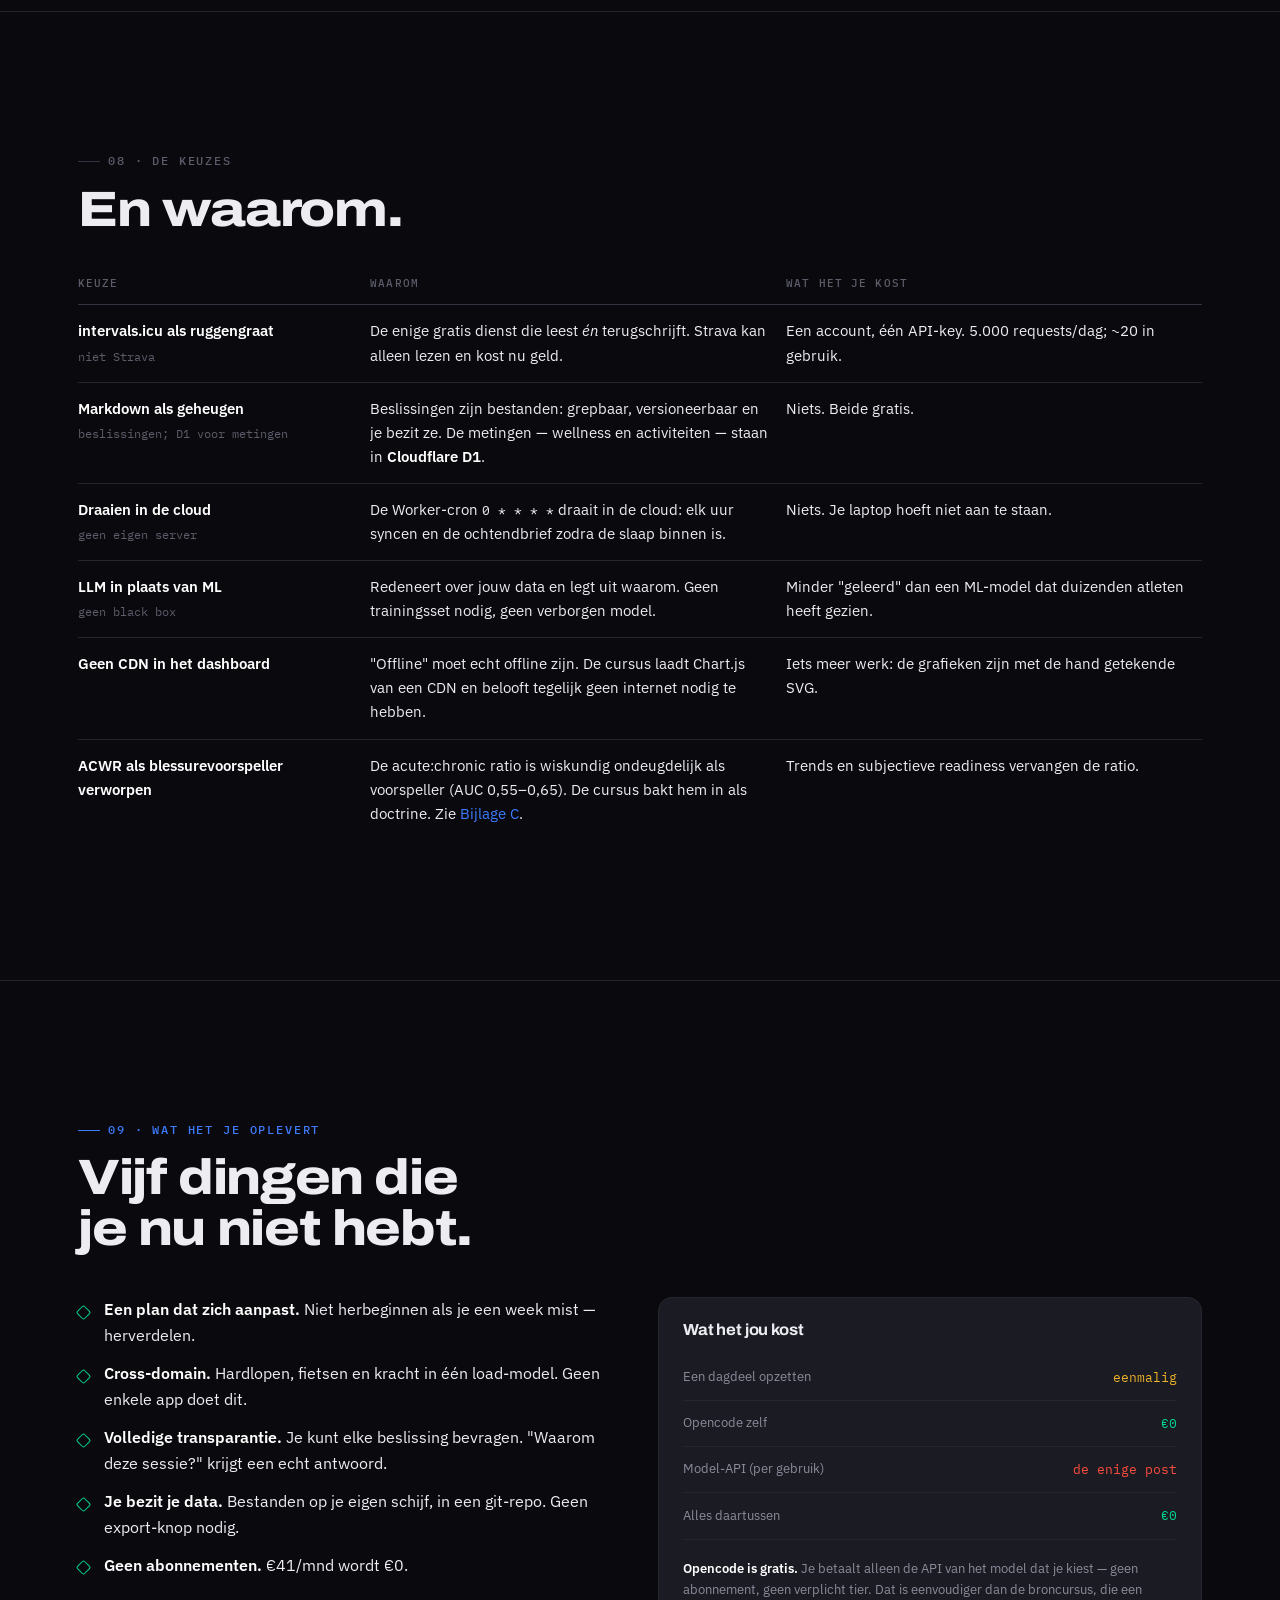
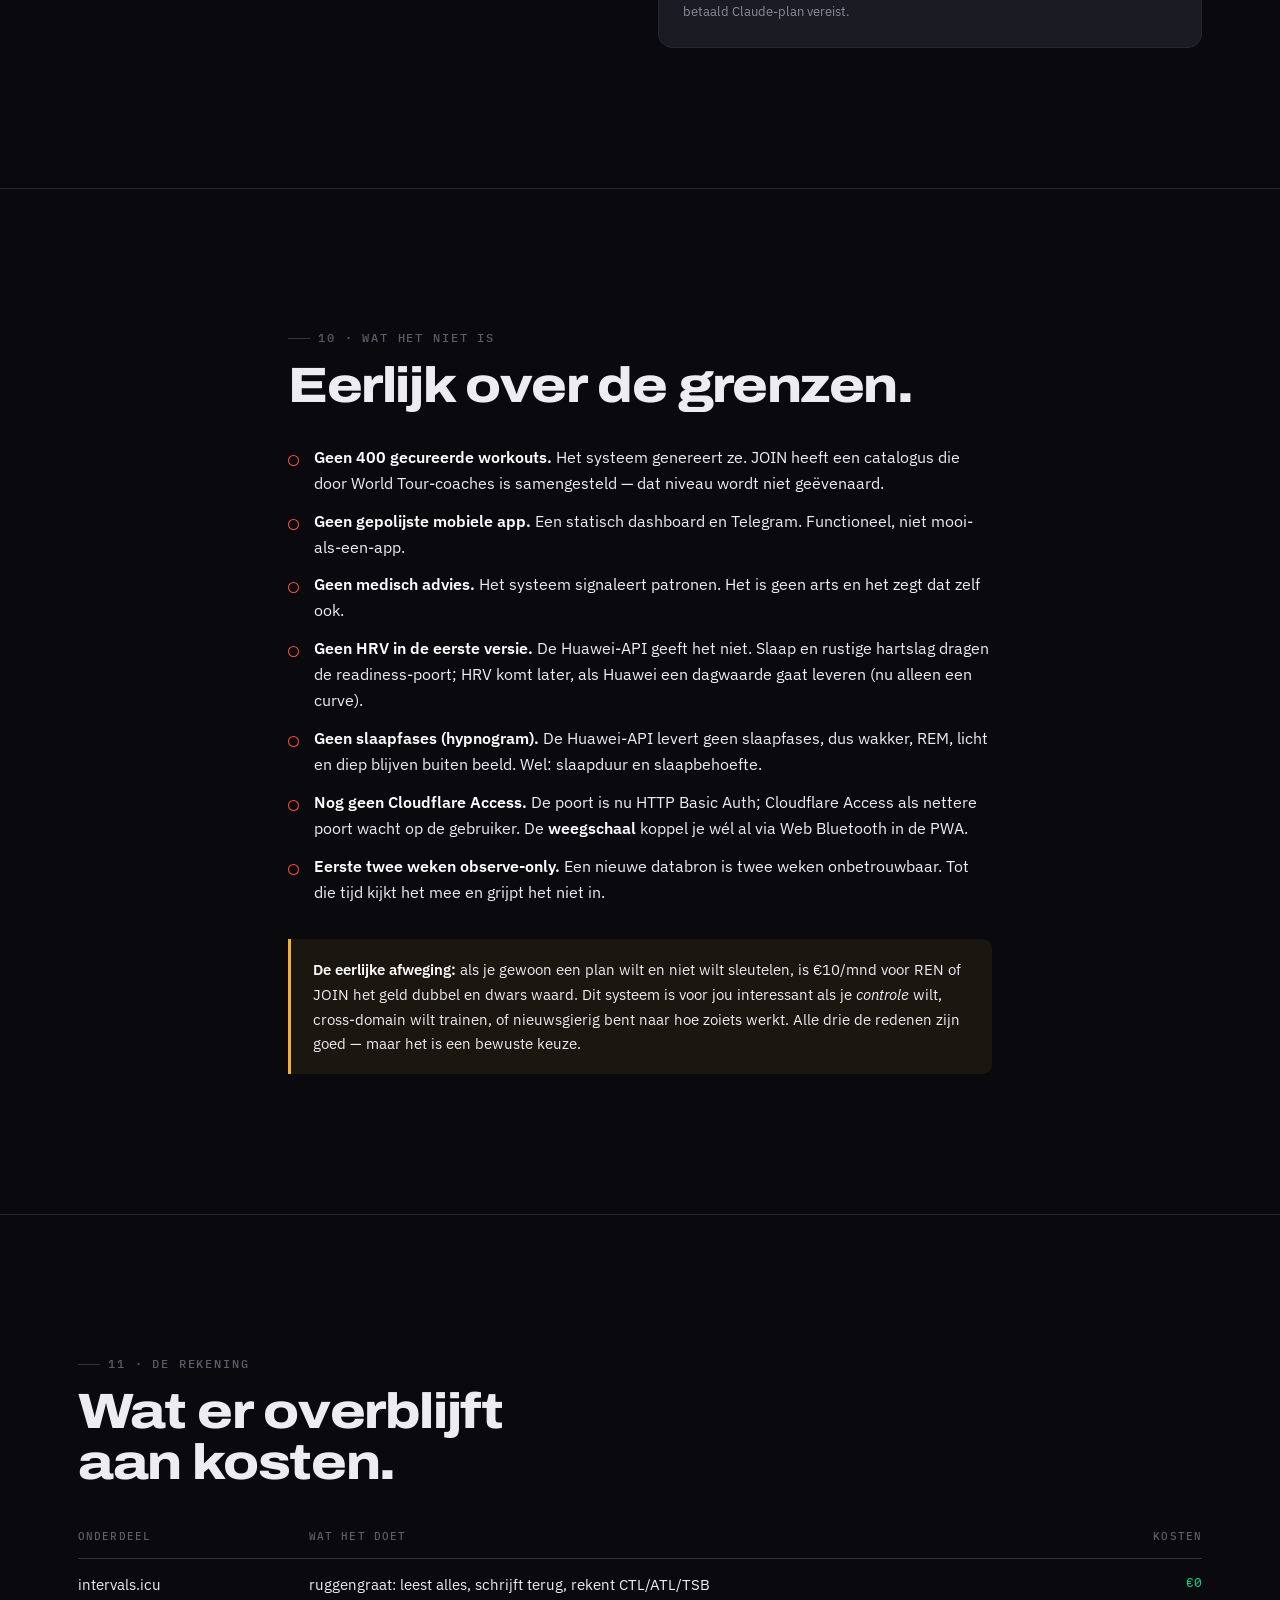
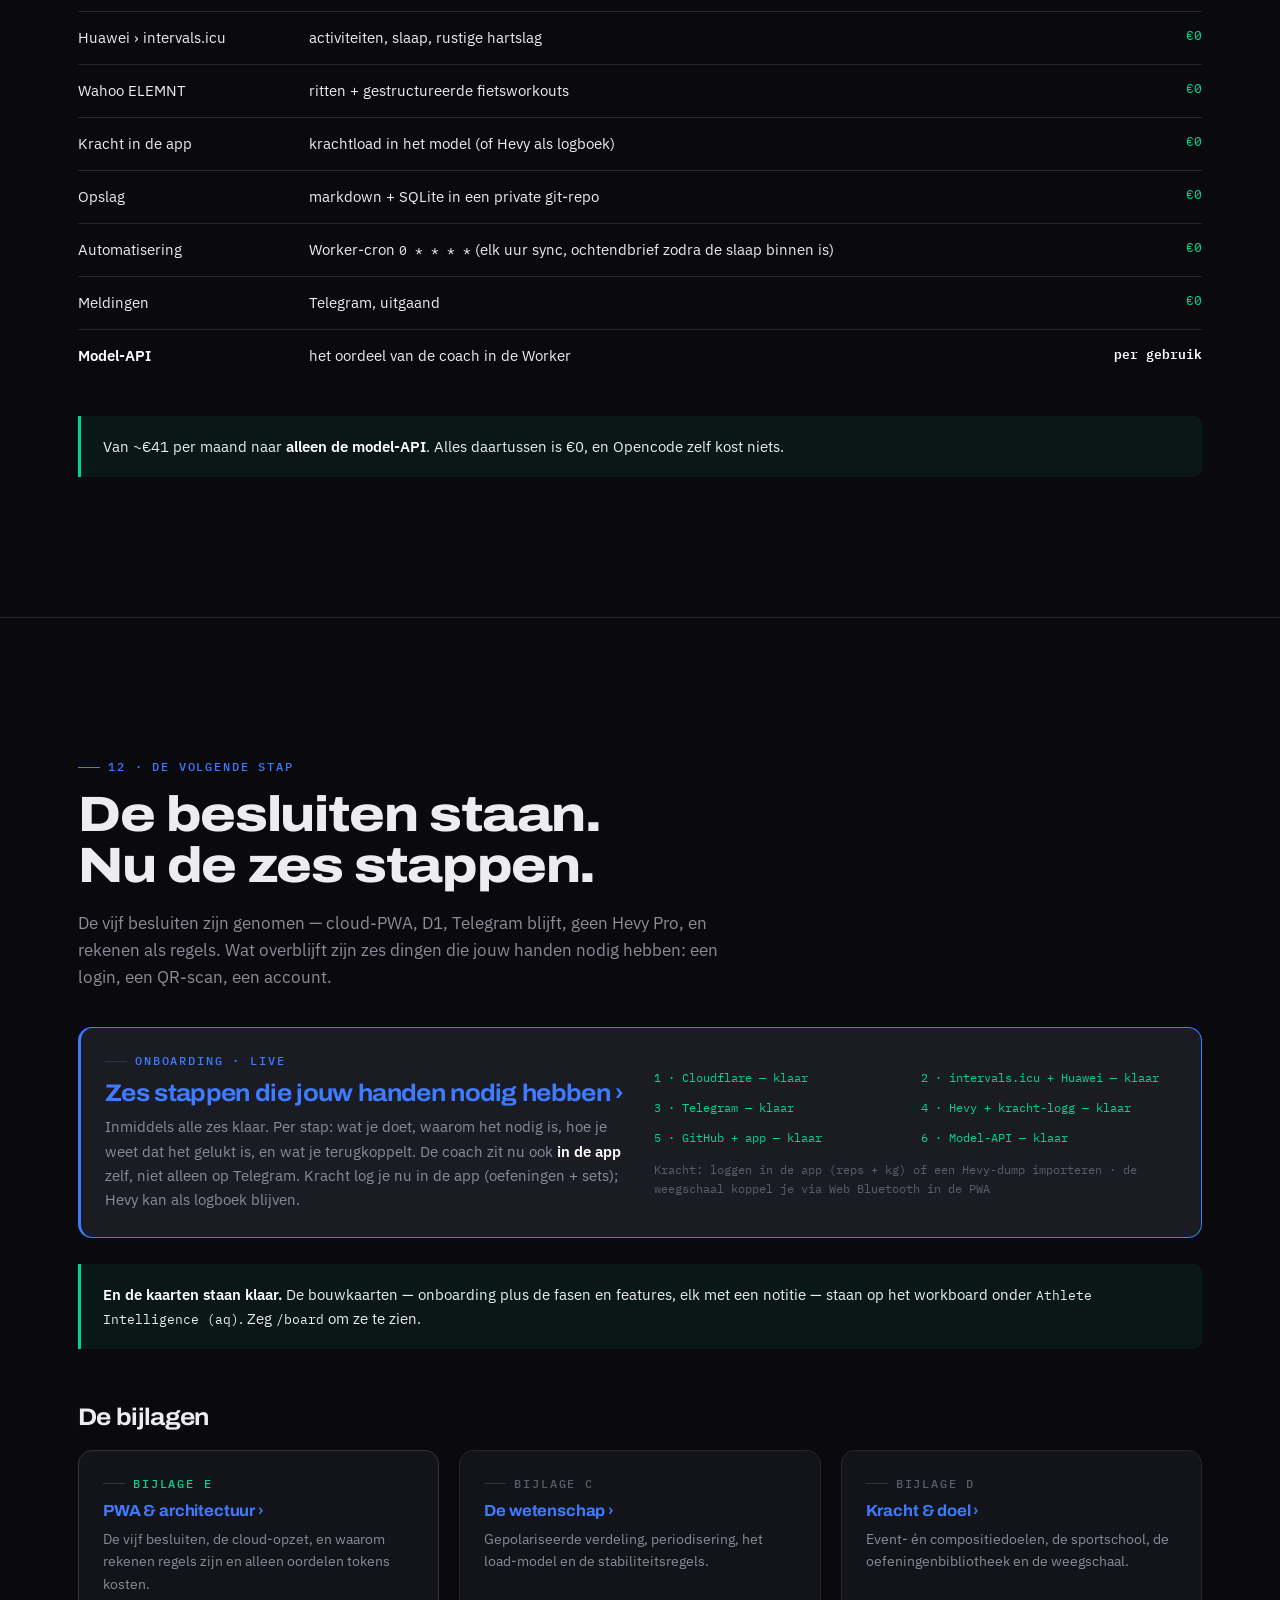
==== commit a9abba60: "ontwerp: voorstelpagina — kleur en typografie terug op hun taak, met live mockups van Vandaag en Wee" ====
--- a/index.html
+++ b/index.html
@@ -22,6 +22,7 @@
       <a href="pwa.html">PWA</a>
       <a href="backend.html">Backend</a>
       <a href="frontend.html">Interface</a>
+      <a href="design.html">Ontwerp</a>
     </div>
   </div>
 </nav>
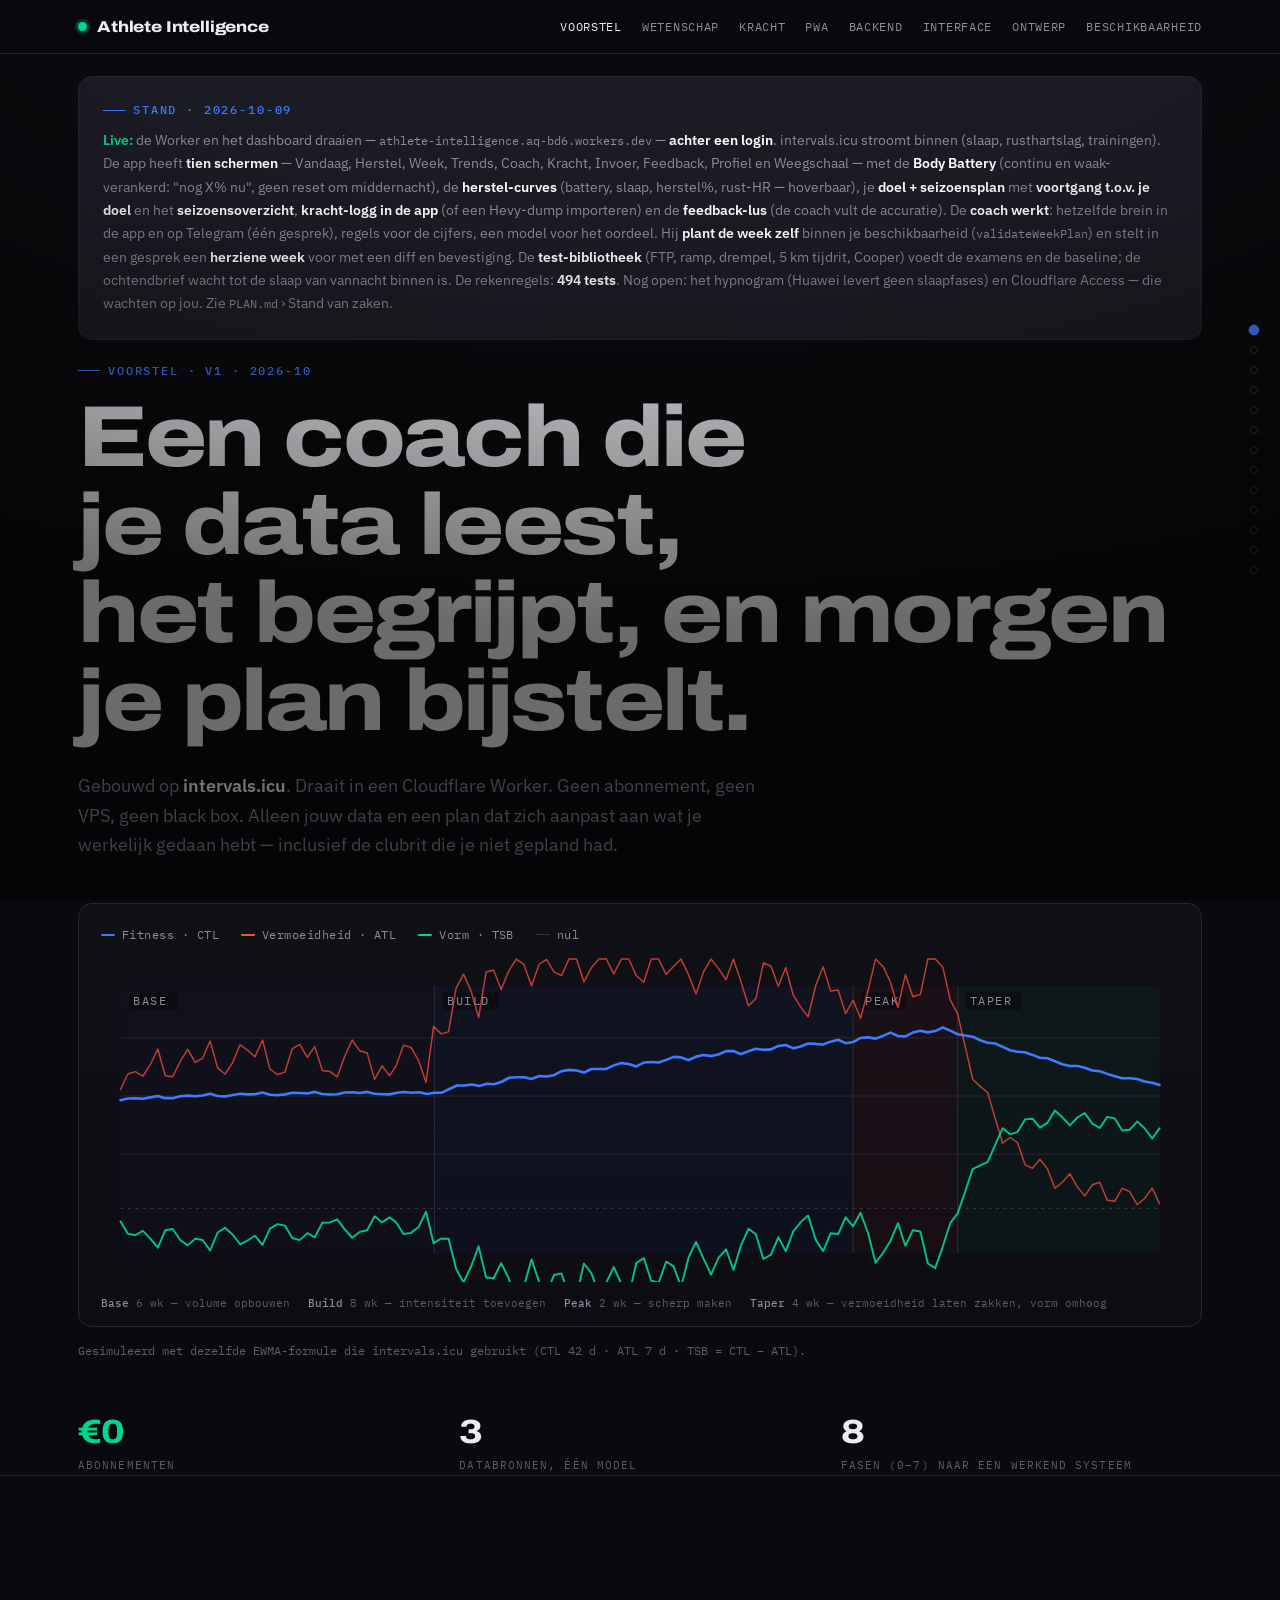
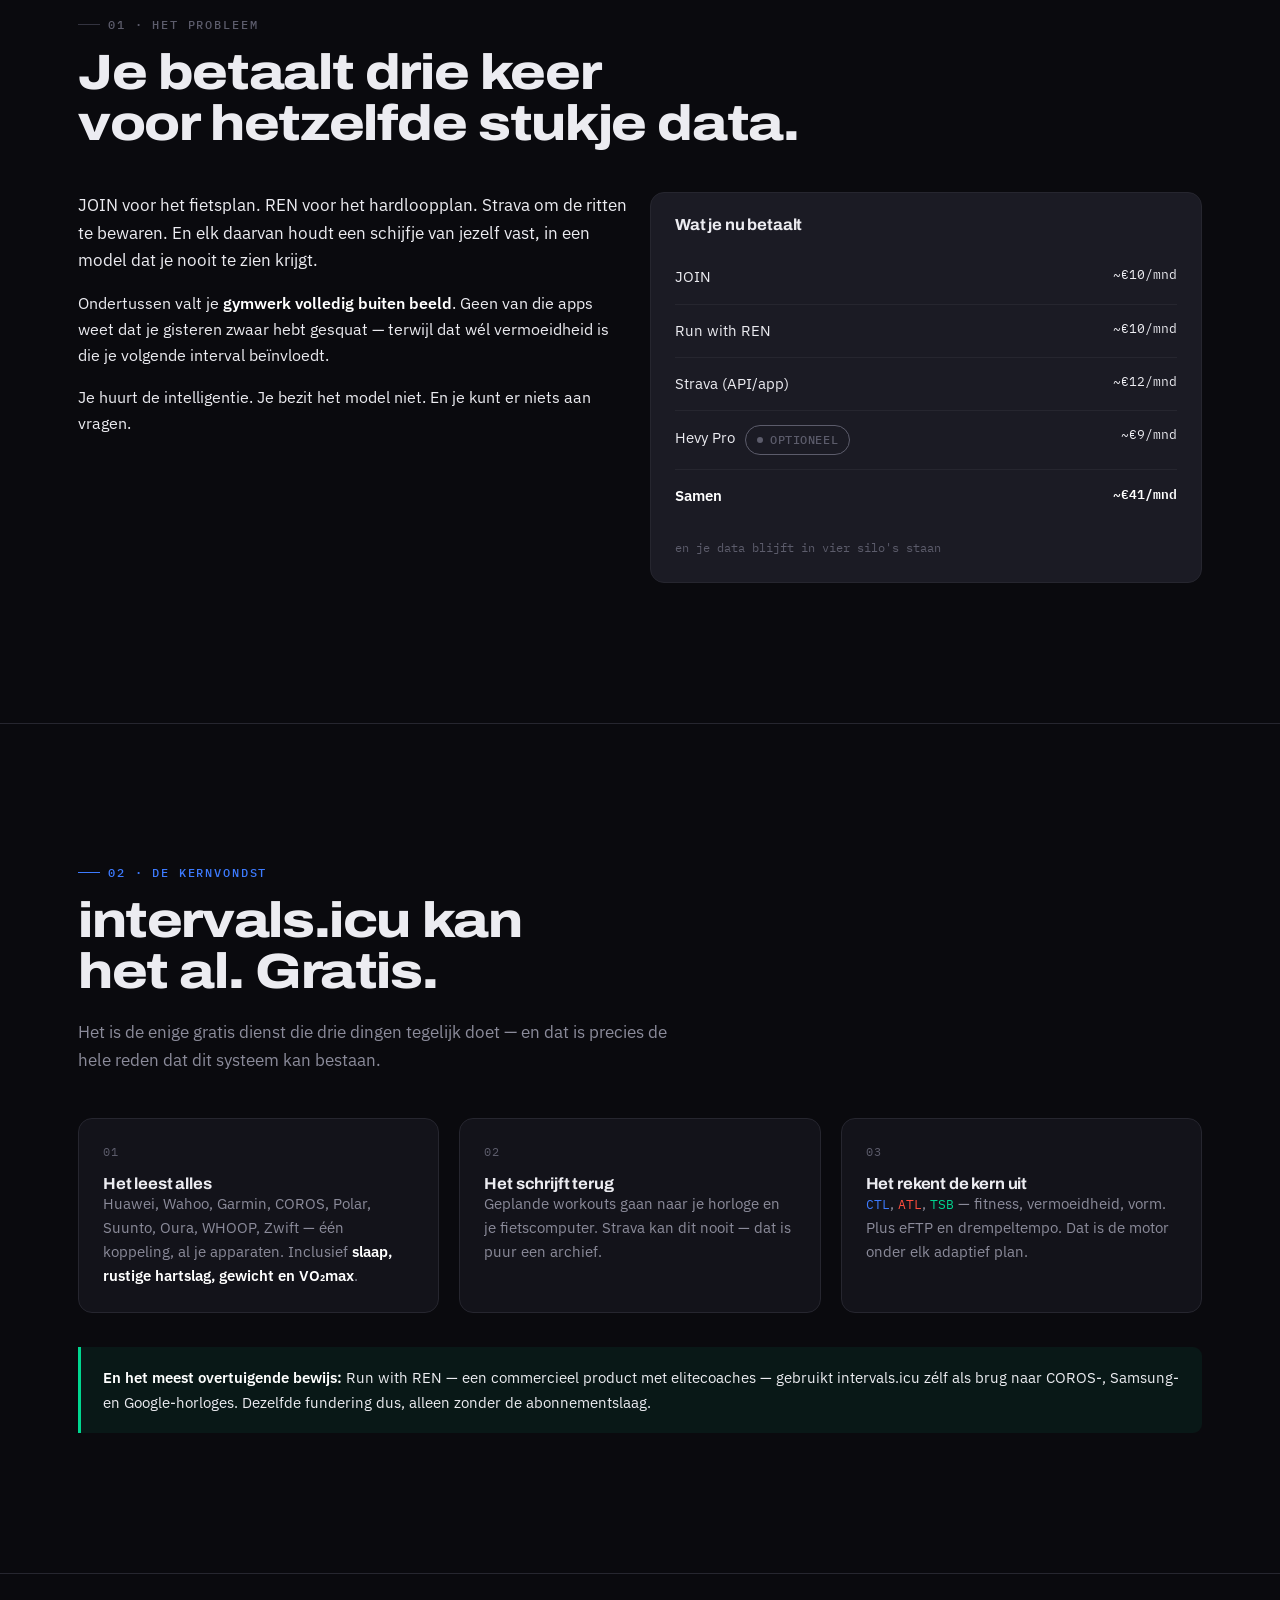
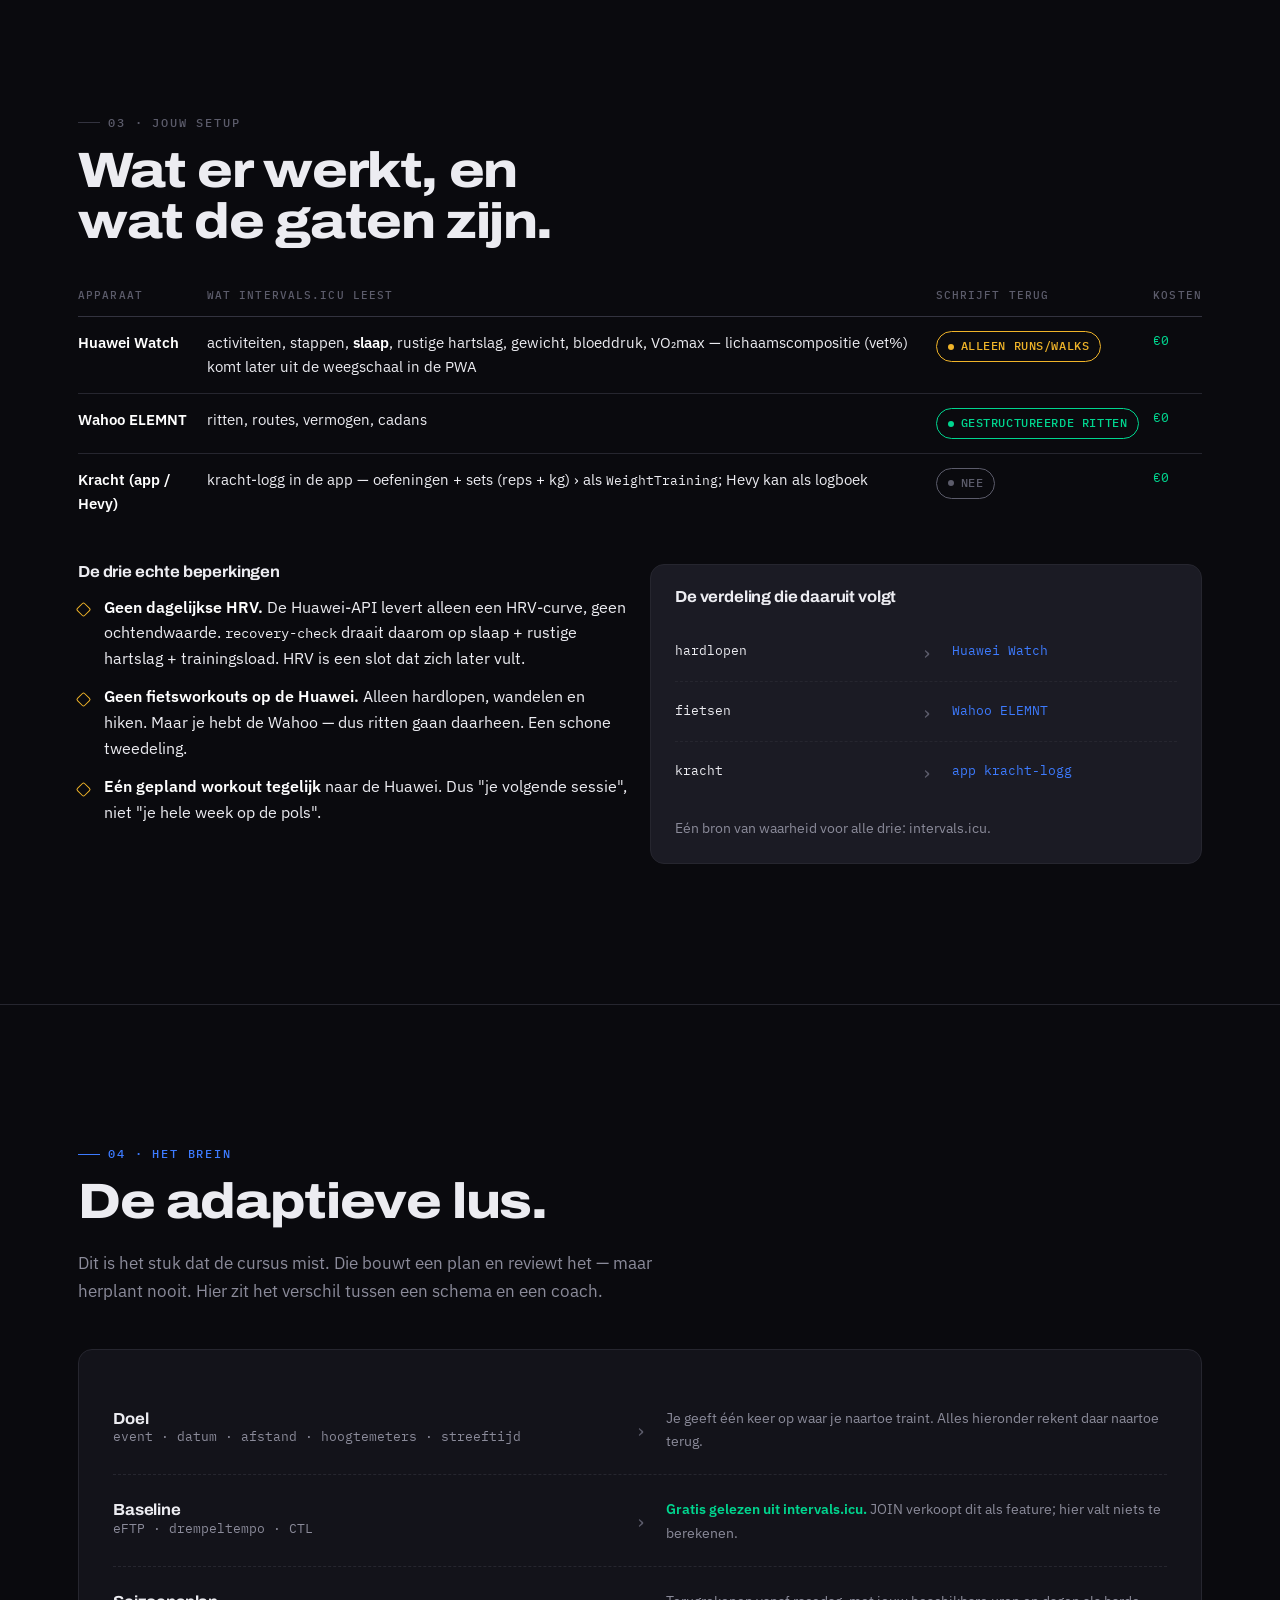
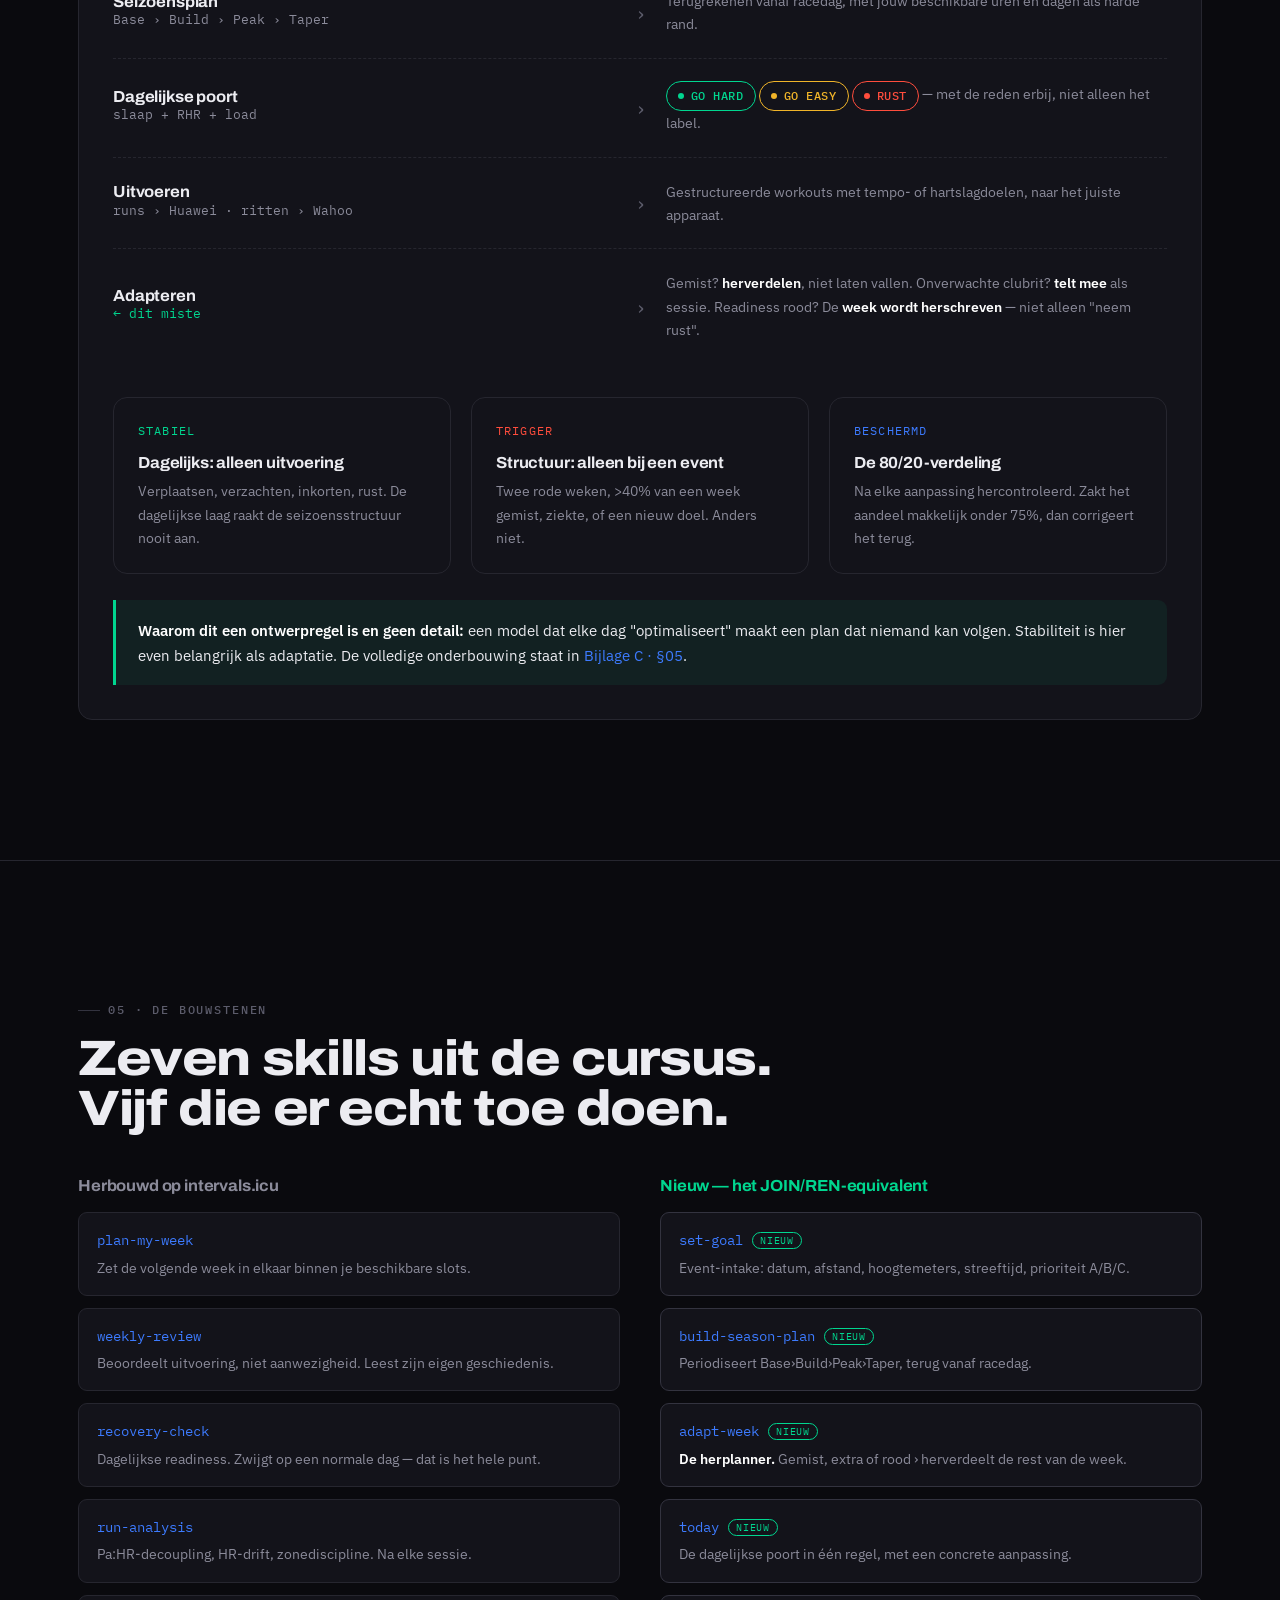
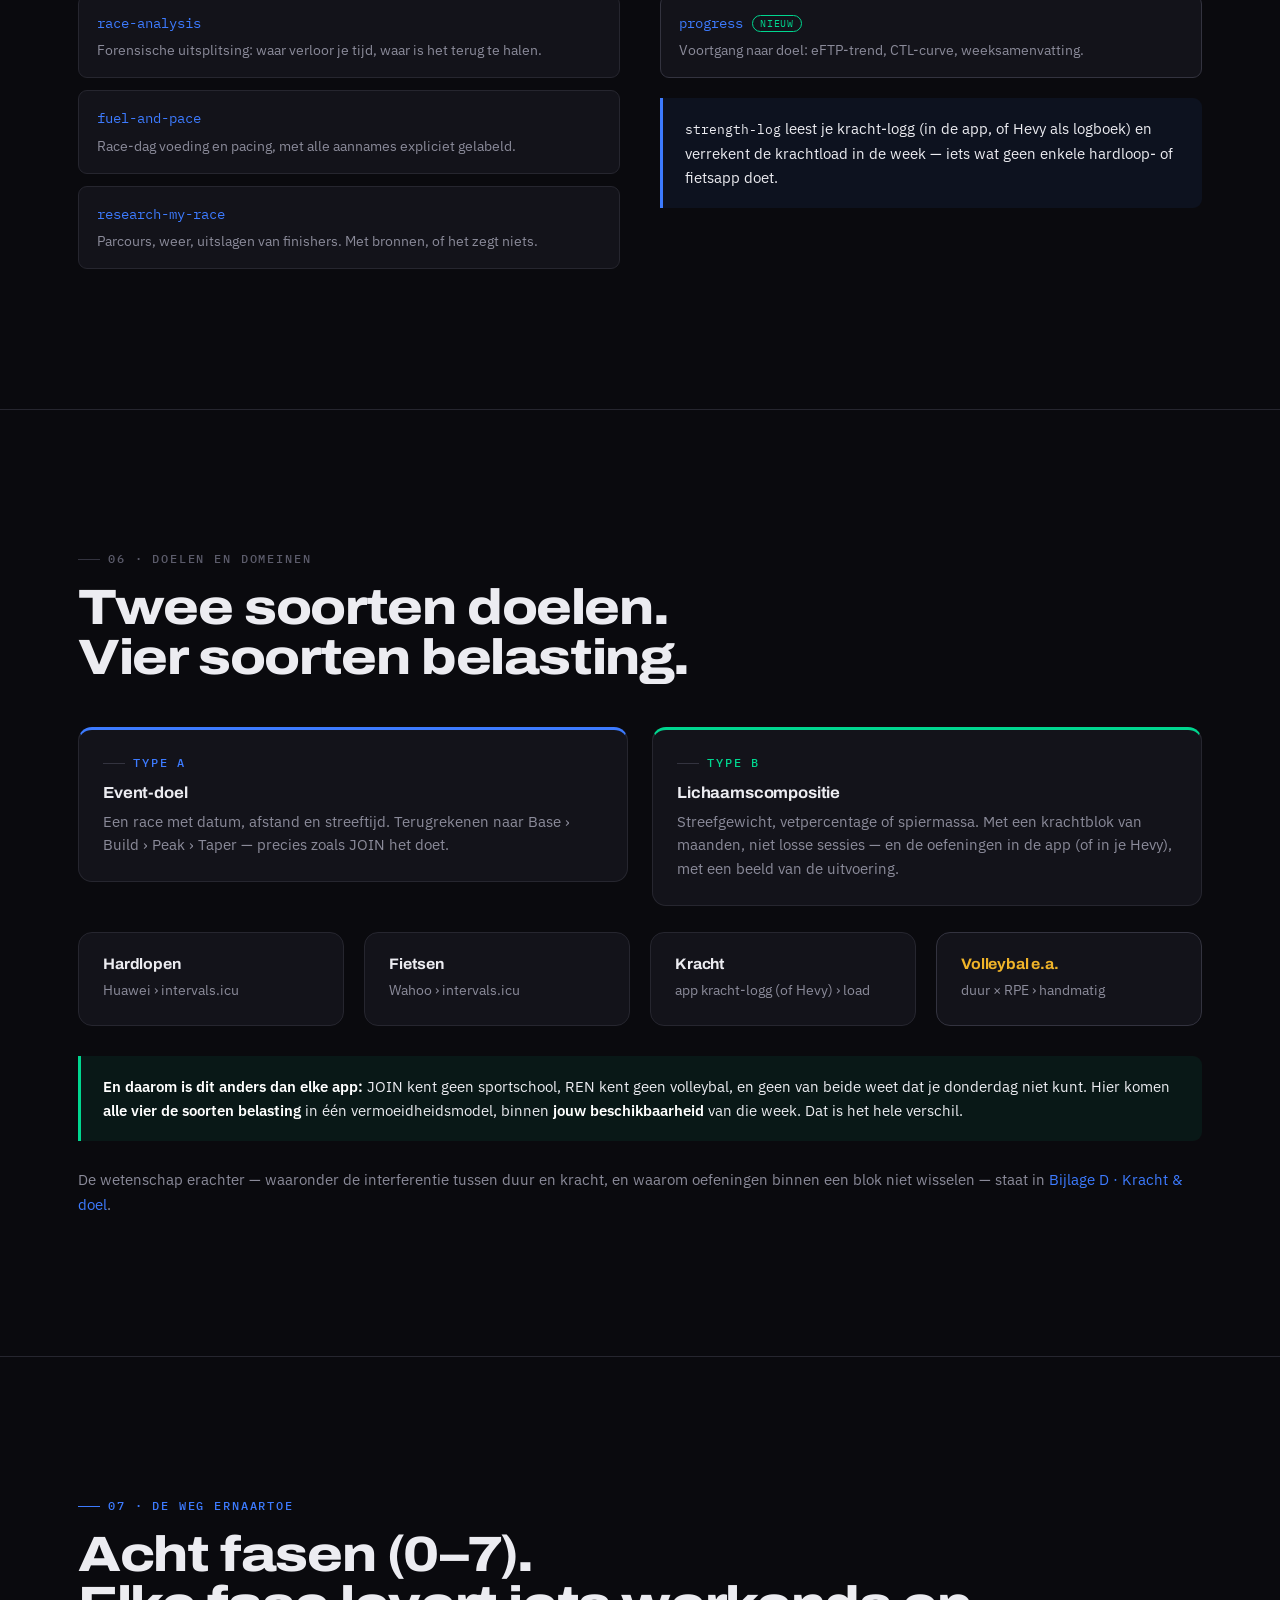
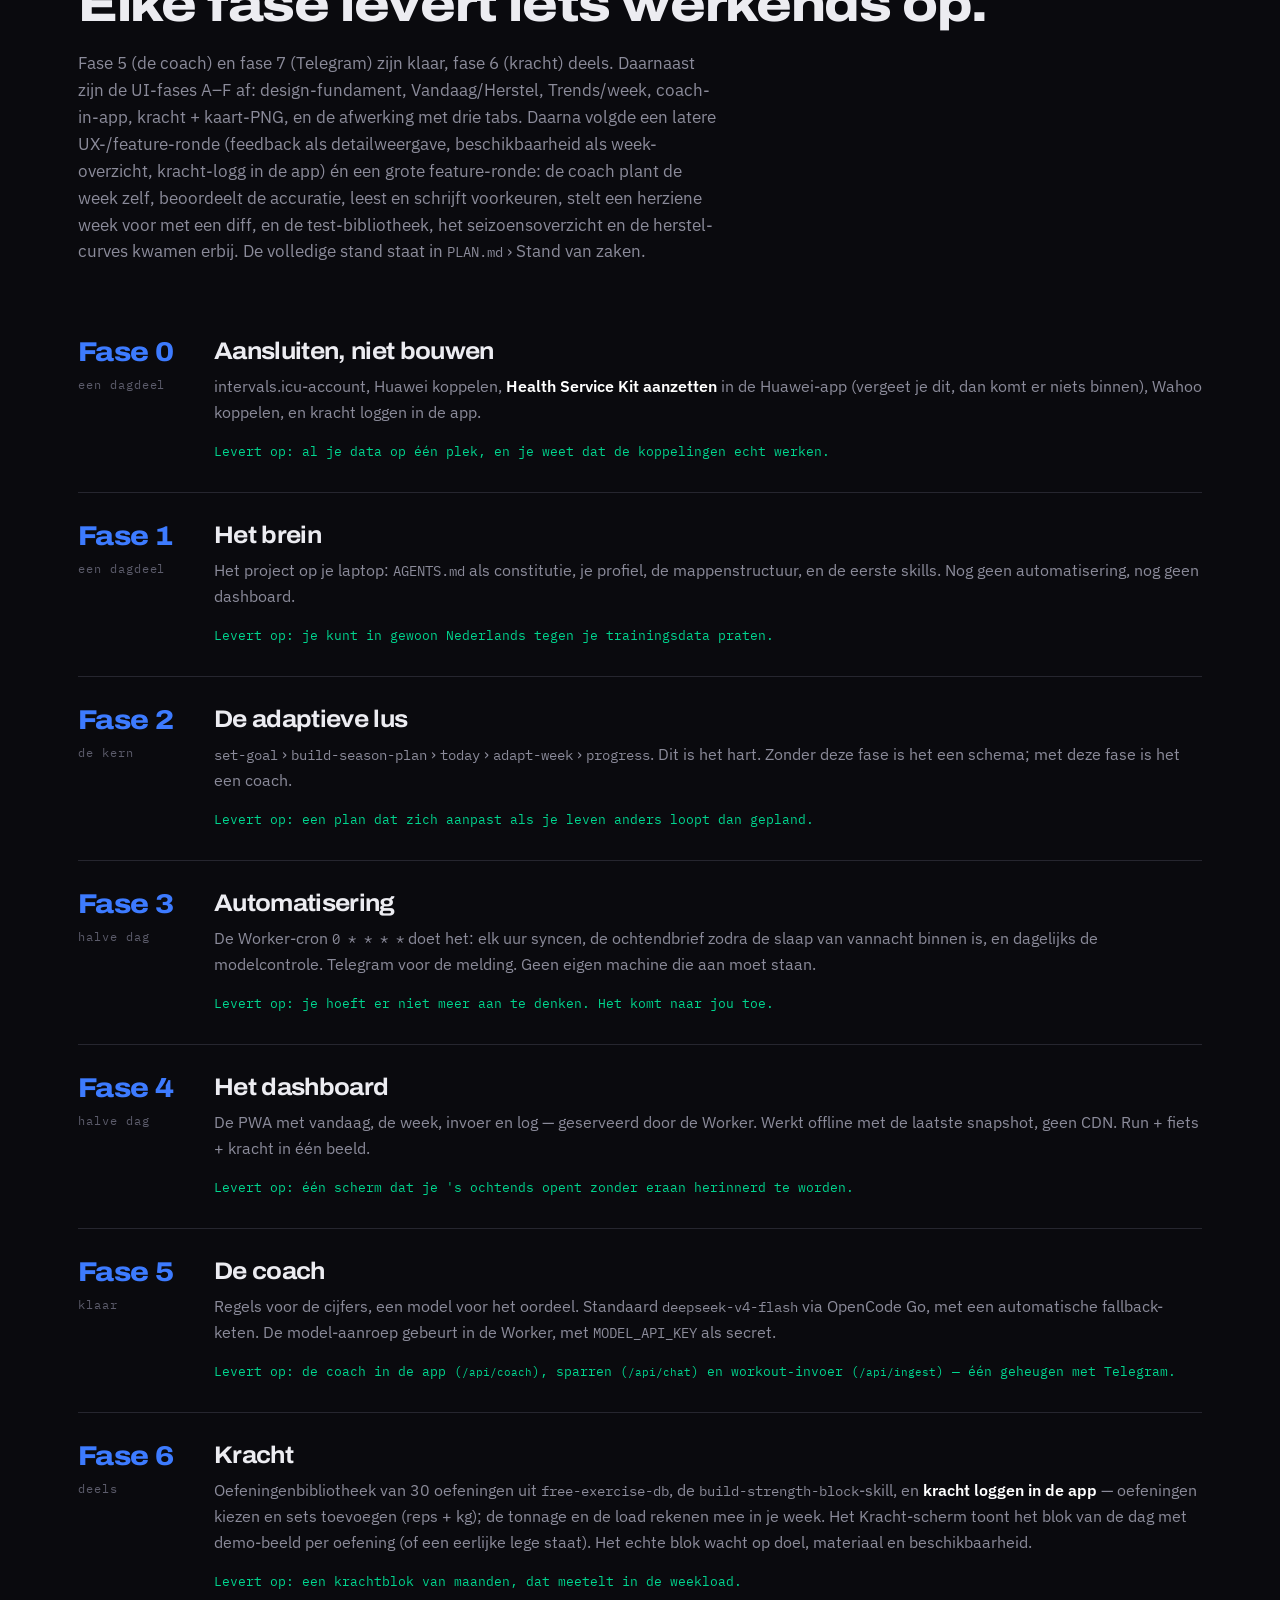
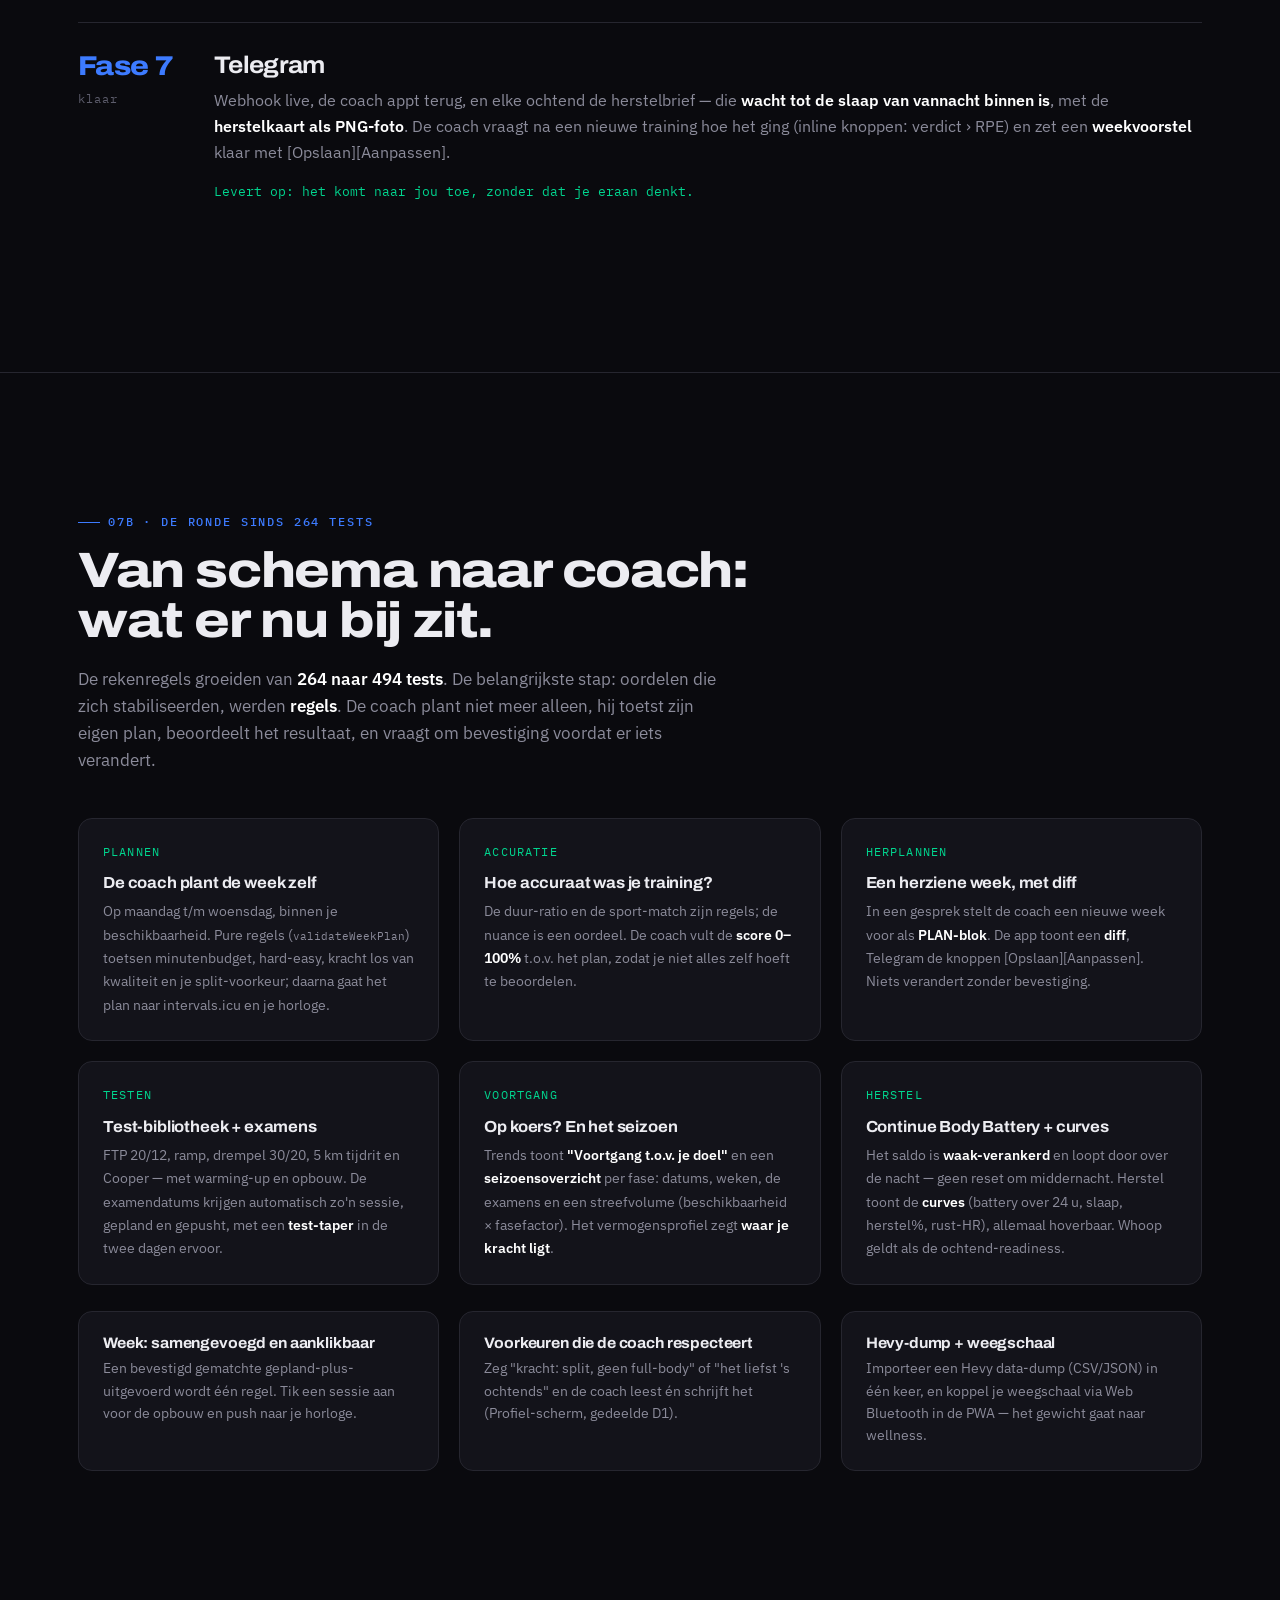
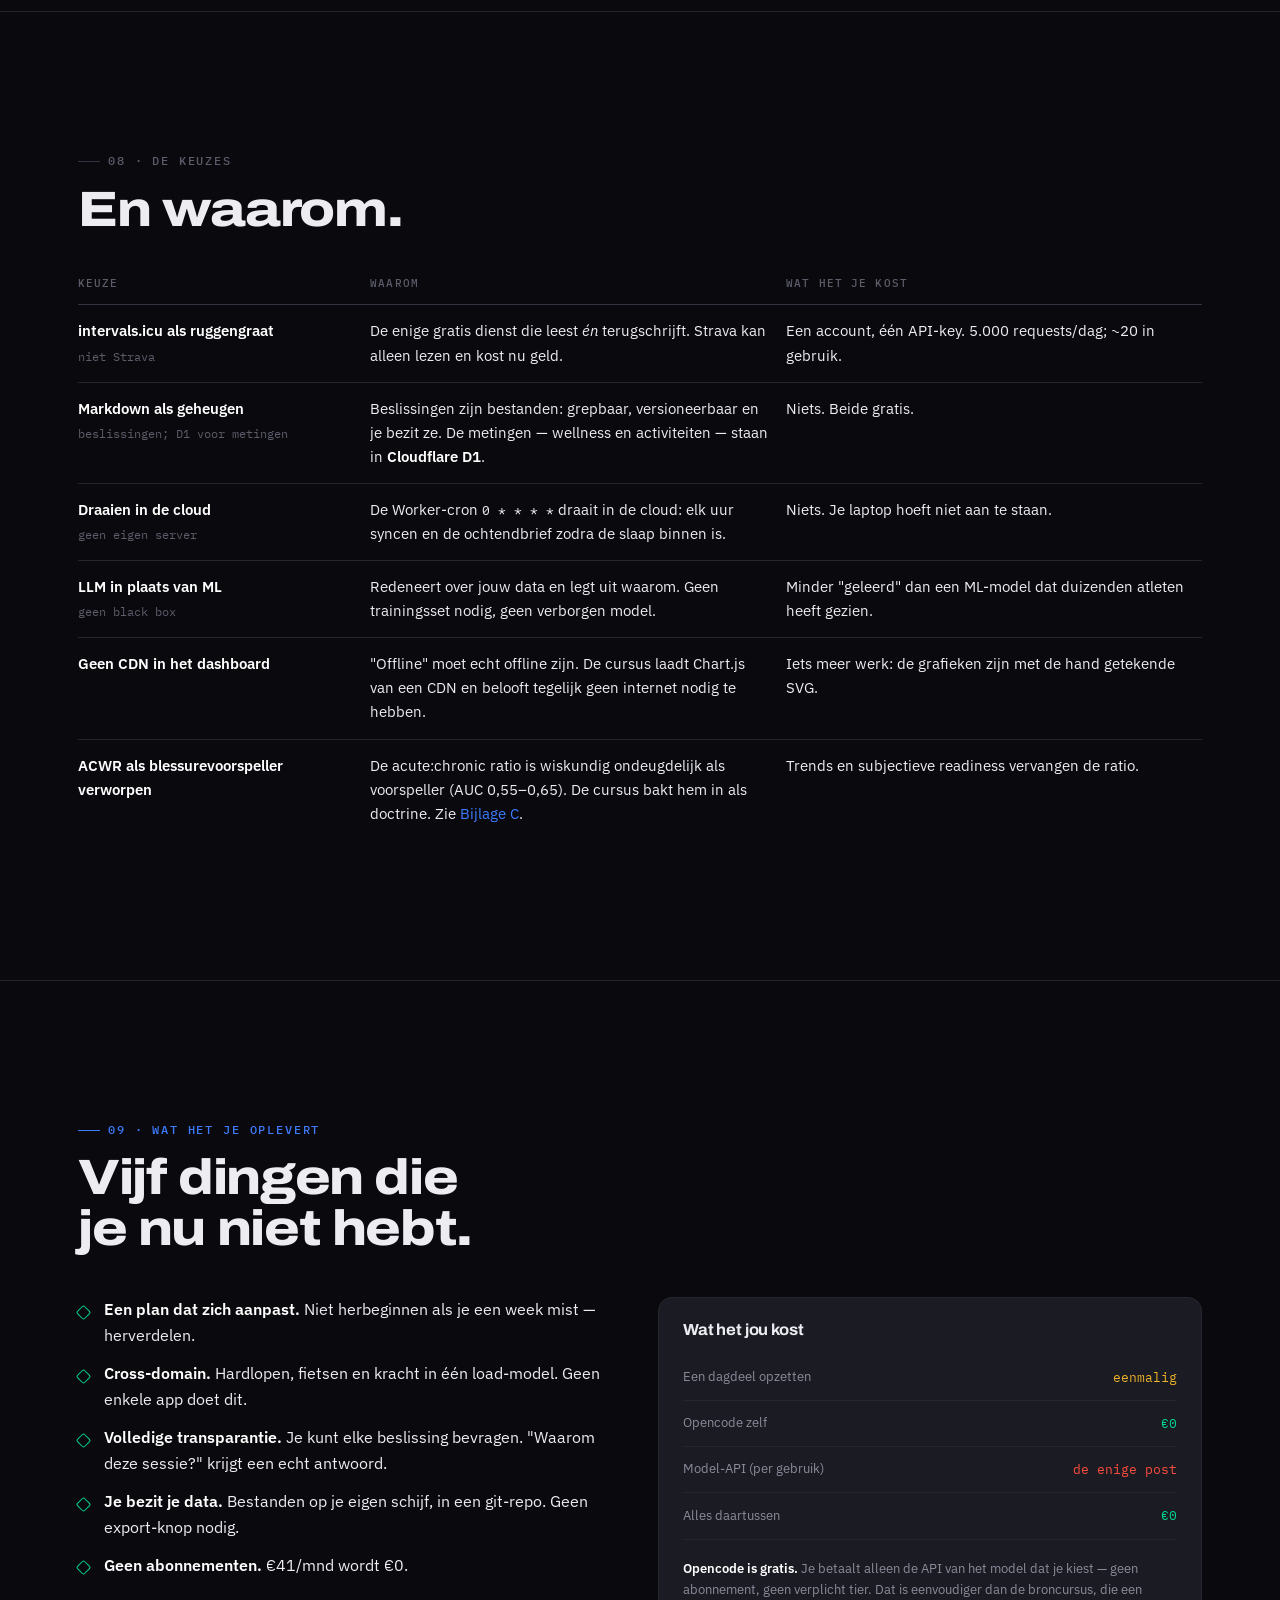
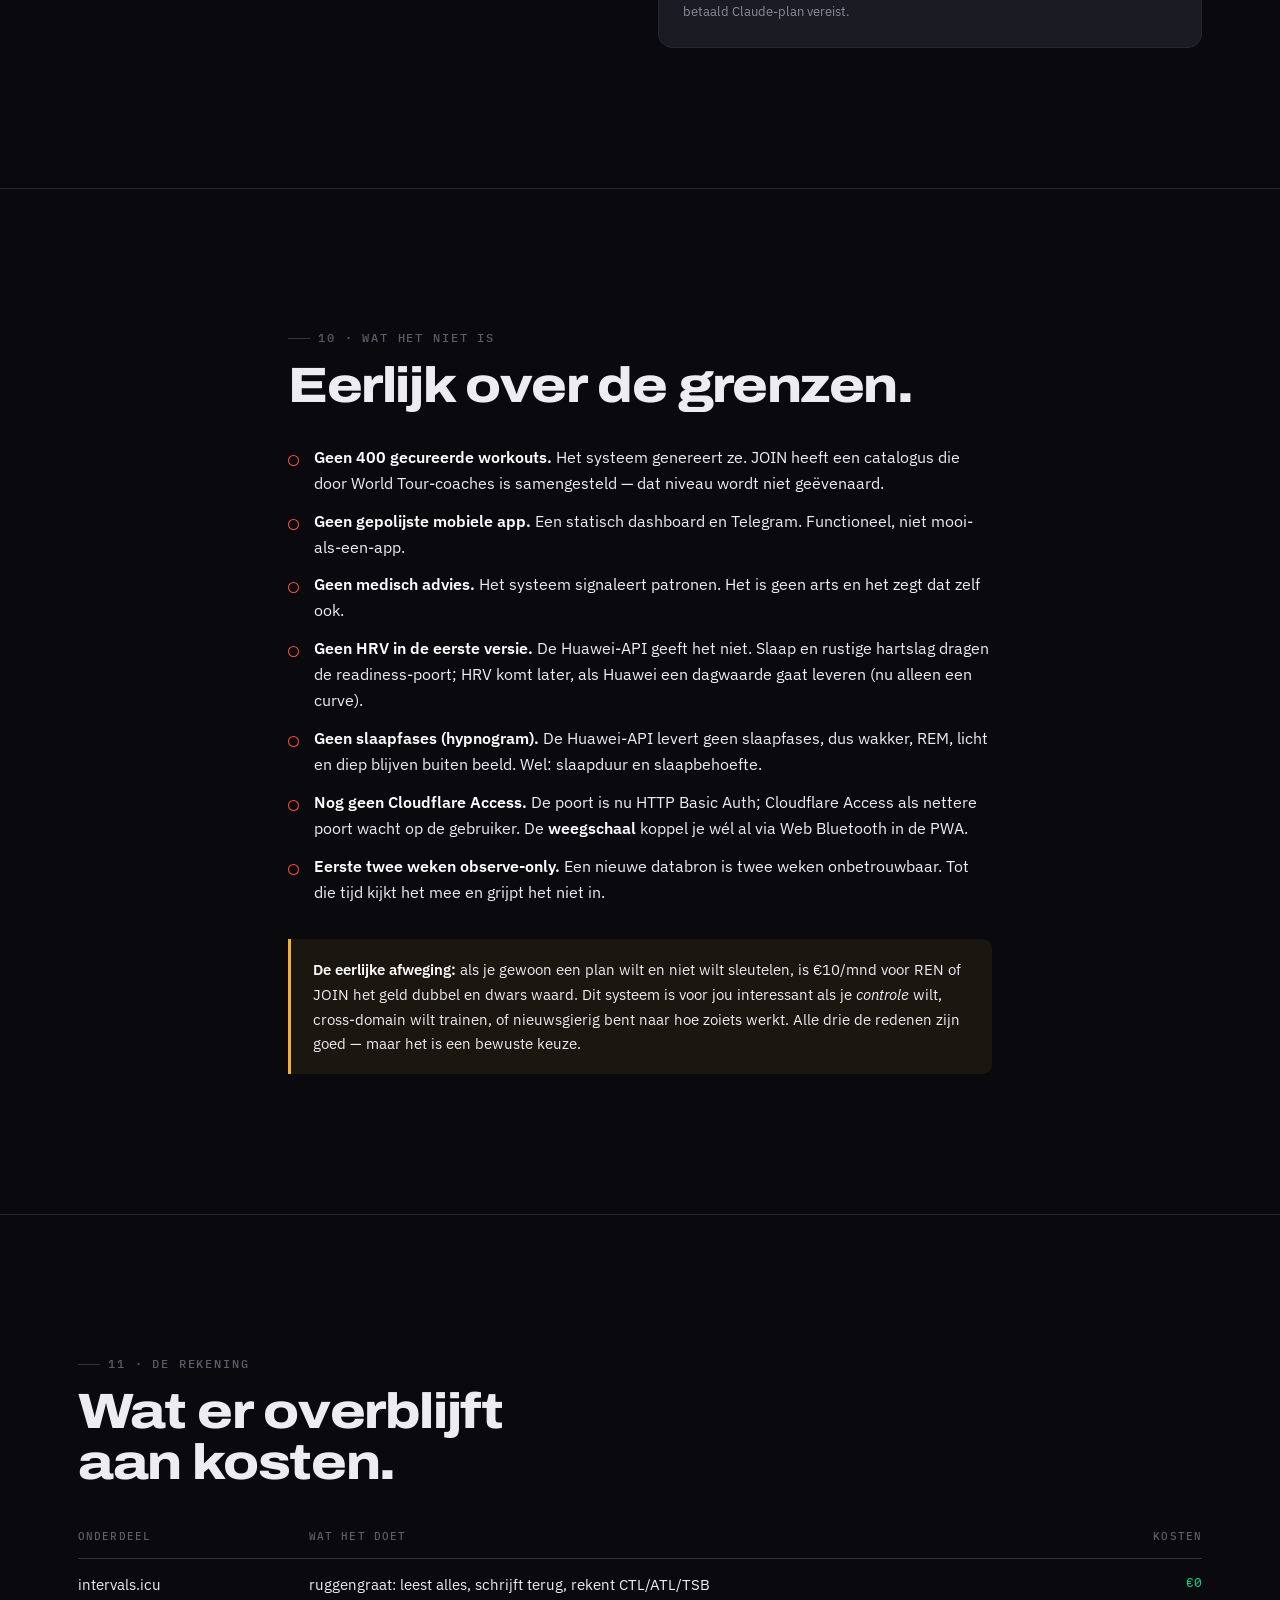
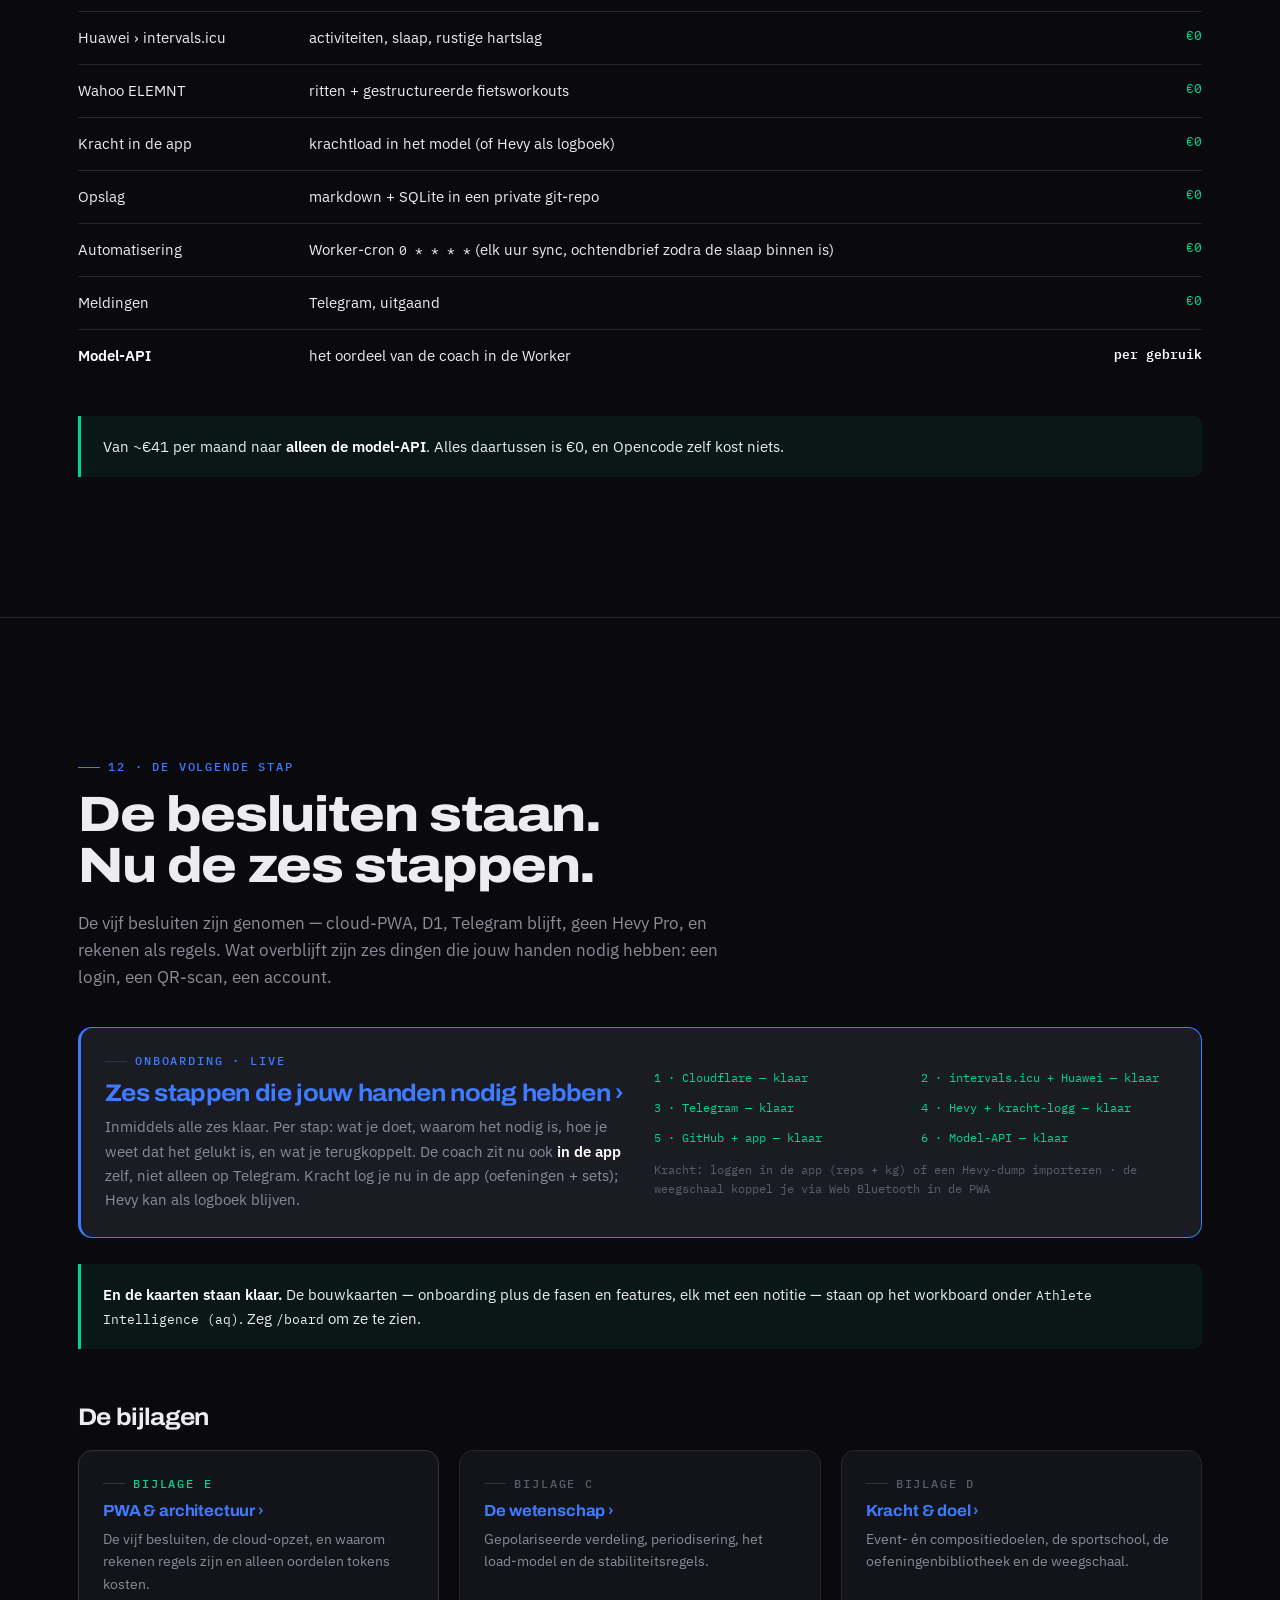
==== commit 96def83a: "deck: beschikbaarheid & meldingen — een open week in plaats van een rooster Nieuwe pagina met het vo" ====
--- a/index.html
+++ b/index.html
@@ -23,6 +23,7 @@
       <a href="backend.html">Backend</a>
       <a href="frontend.html">Interface</a>
       <a href="design.html">Ontwerp</a>
+      <a href="beschikbaarheid.html">Beschikbaarheid</a>
     </div>
   </div>
 </nav>
--- a/assets/app.css
+++ b/assets/app.css
@@ -457,9 +457,12 @@
   .nav-links a { font-size: 0.63rem; letter-spacing: 0.04em; }
 }
 @media (max-width: 560px) {
-  /* alleen de stip van het merk; het woord verdwijnt zodat de vier links passen */
+  /* alleen de stip van het merk; het woord verdwijnt */
   .brand { font-size: 0; gap: 0; }
-  .nav-links { gap: 11px; }
+  .nav-inner { align-items: flex-start; }
+  /* acht pagina's passen niet op één regel: laat de links doorlopen in plaats
+     van de pagina horizontaal te laten scrollen */
+  .nav-links { gap: 8px 12px; flex-wrap: wrap; justify-content: flex-end; }
   .nav-links a { font-size: 0.6rem; letter-spacing: 0.02em; }
 }
 
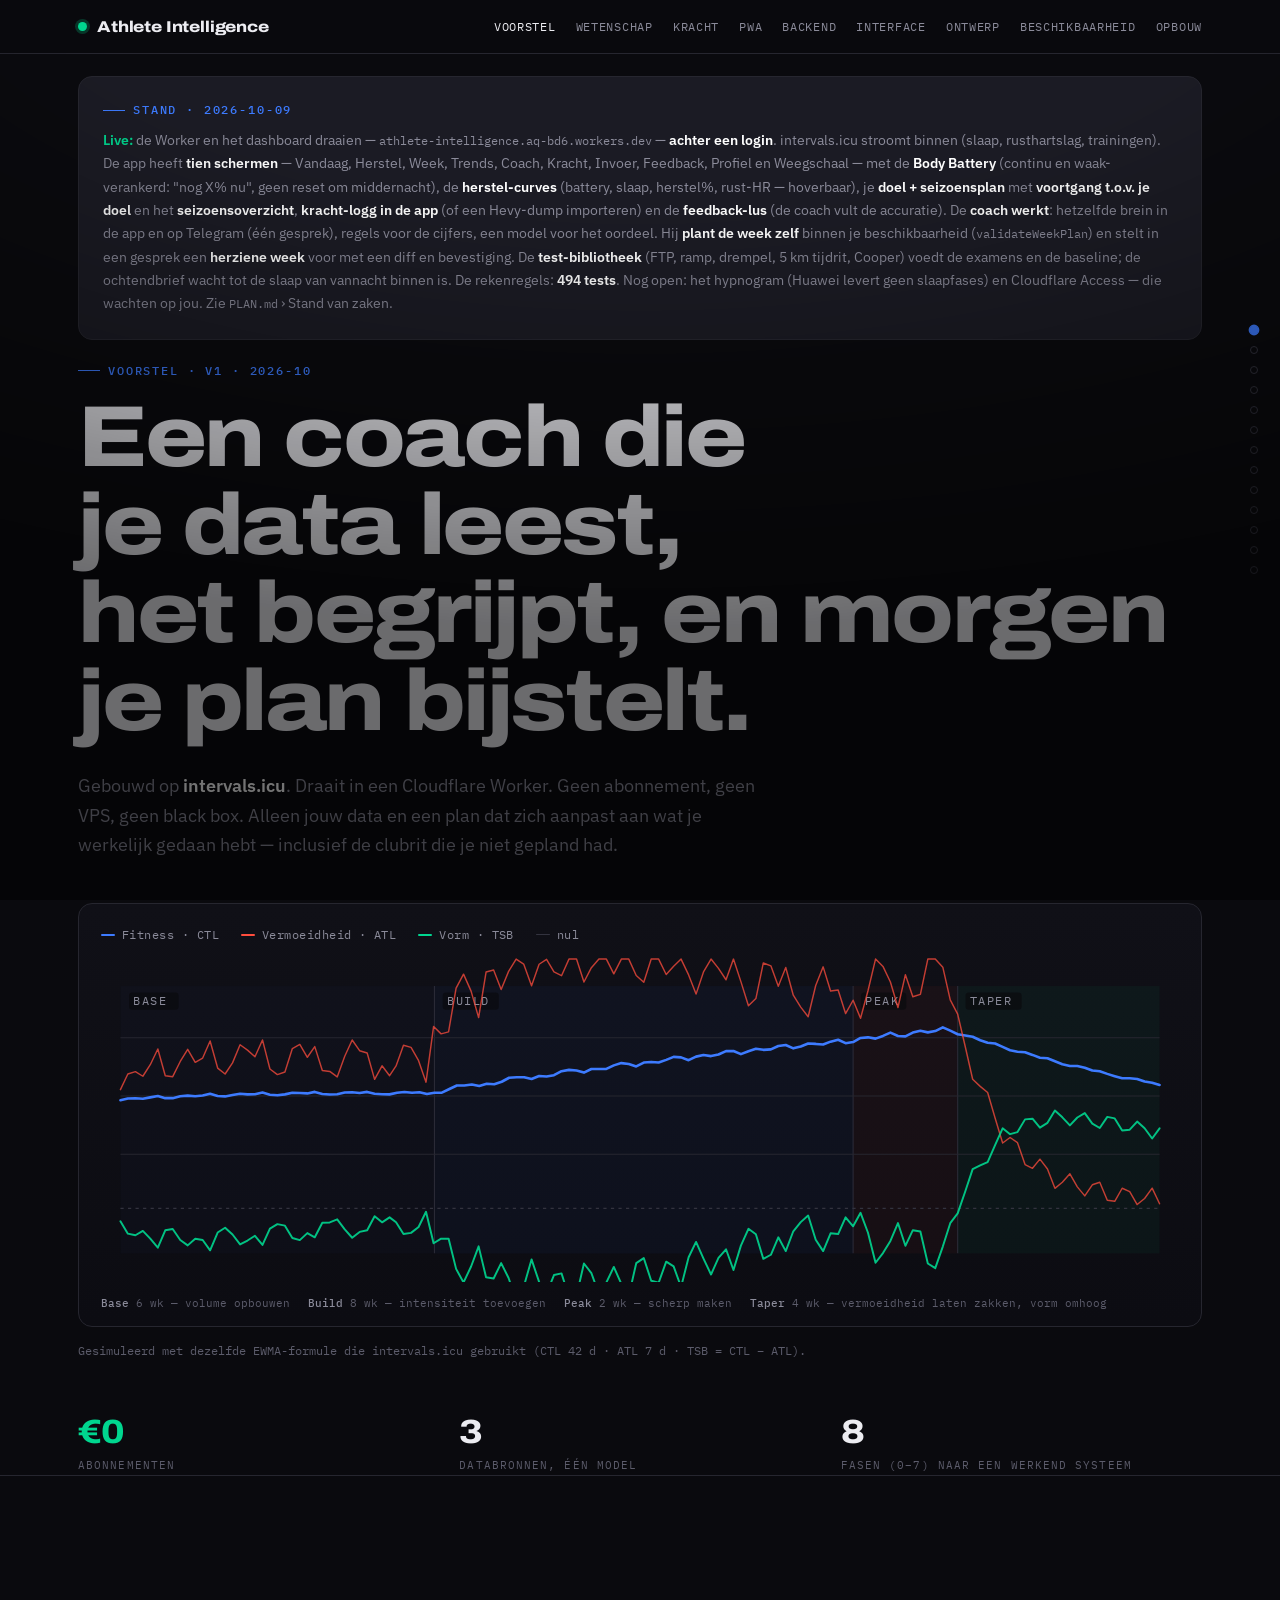
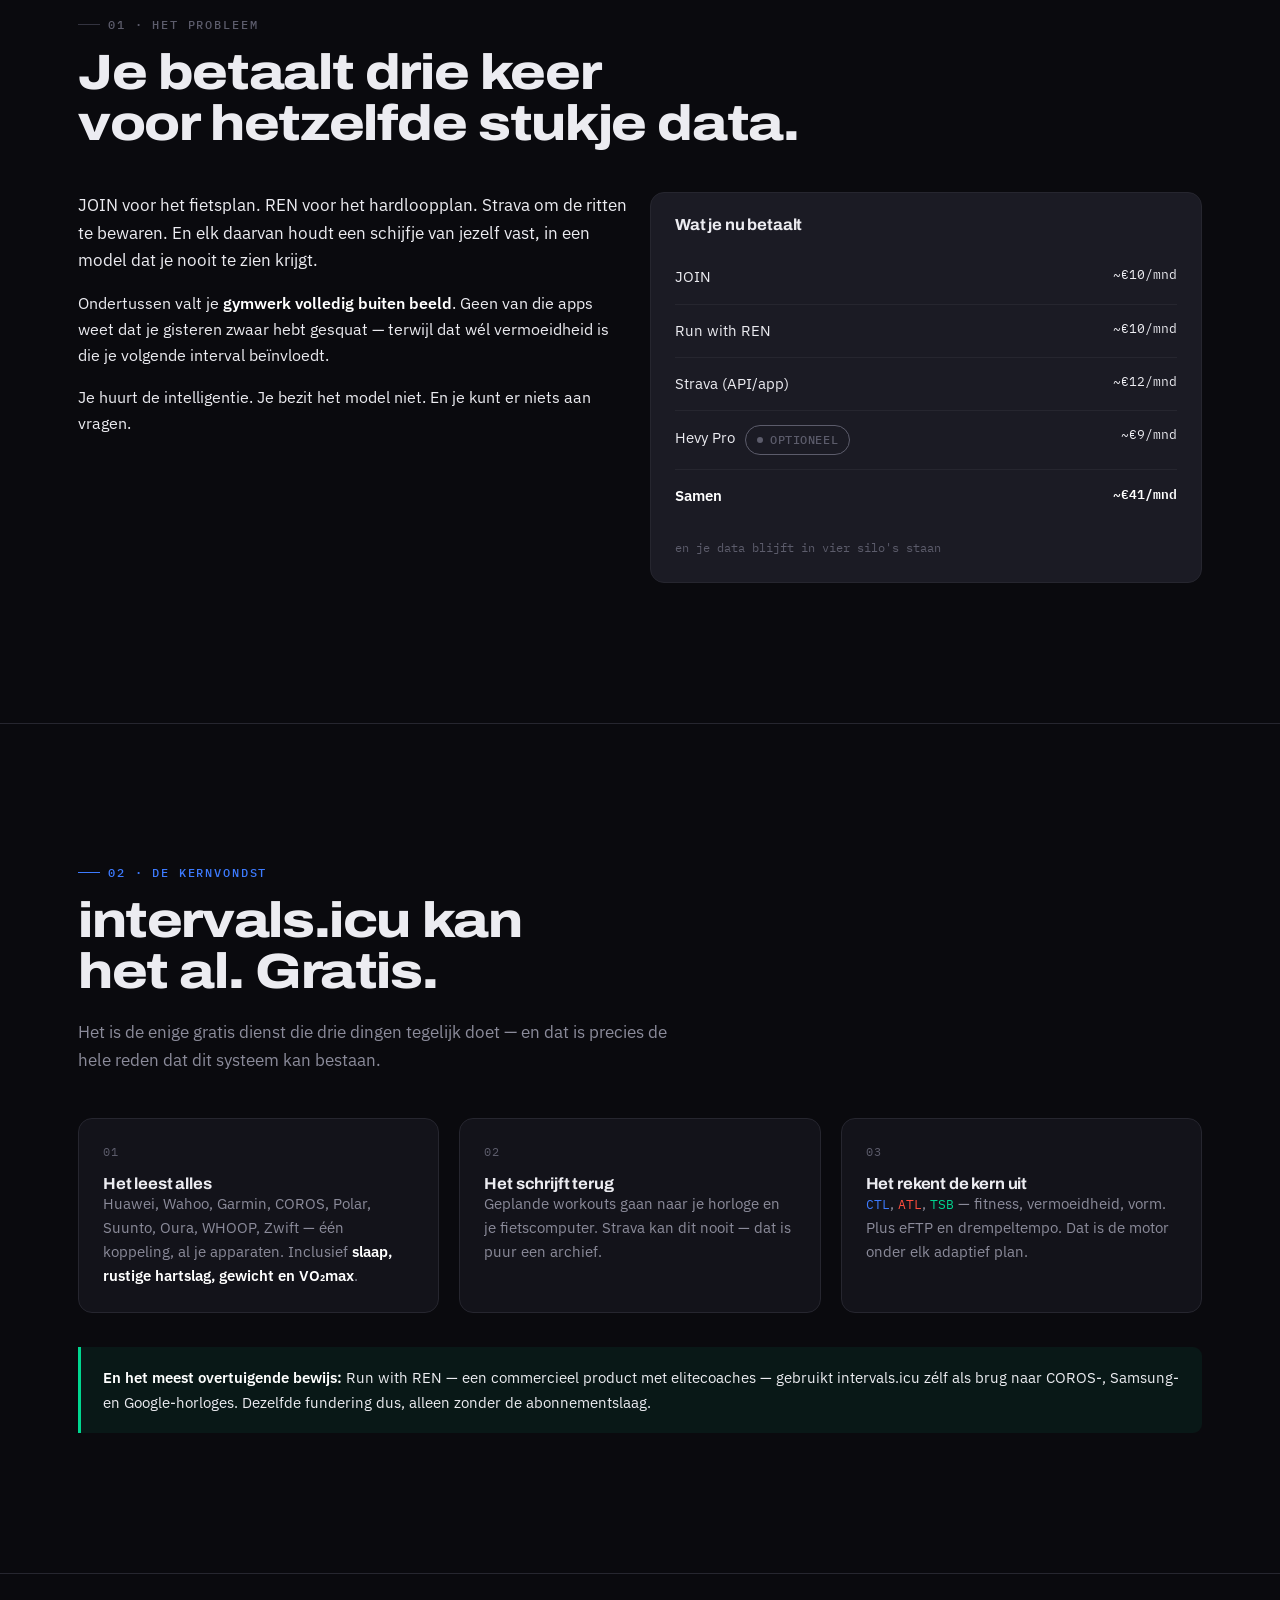
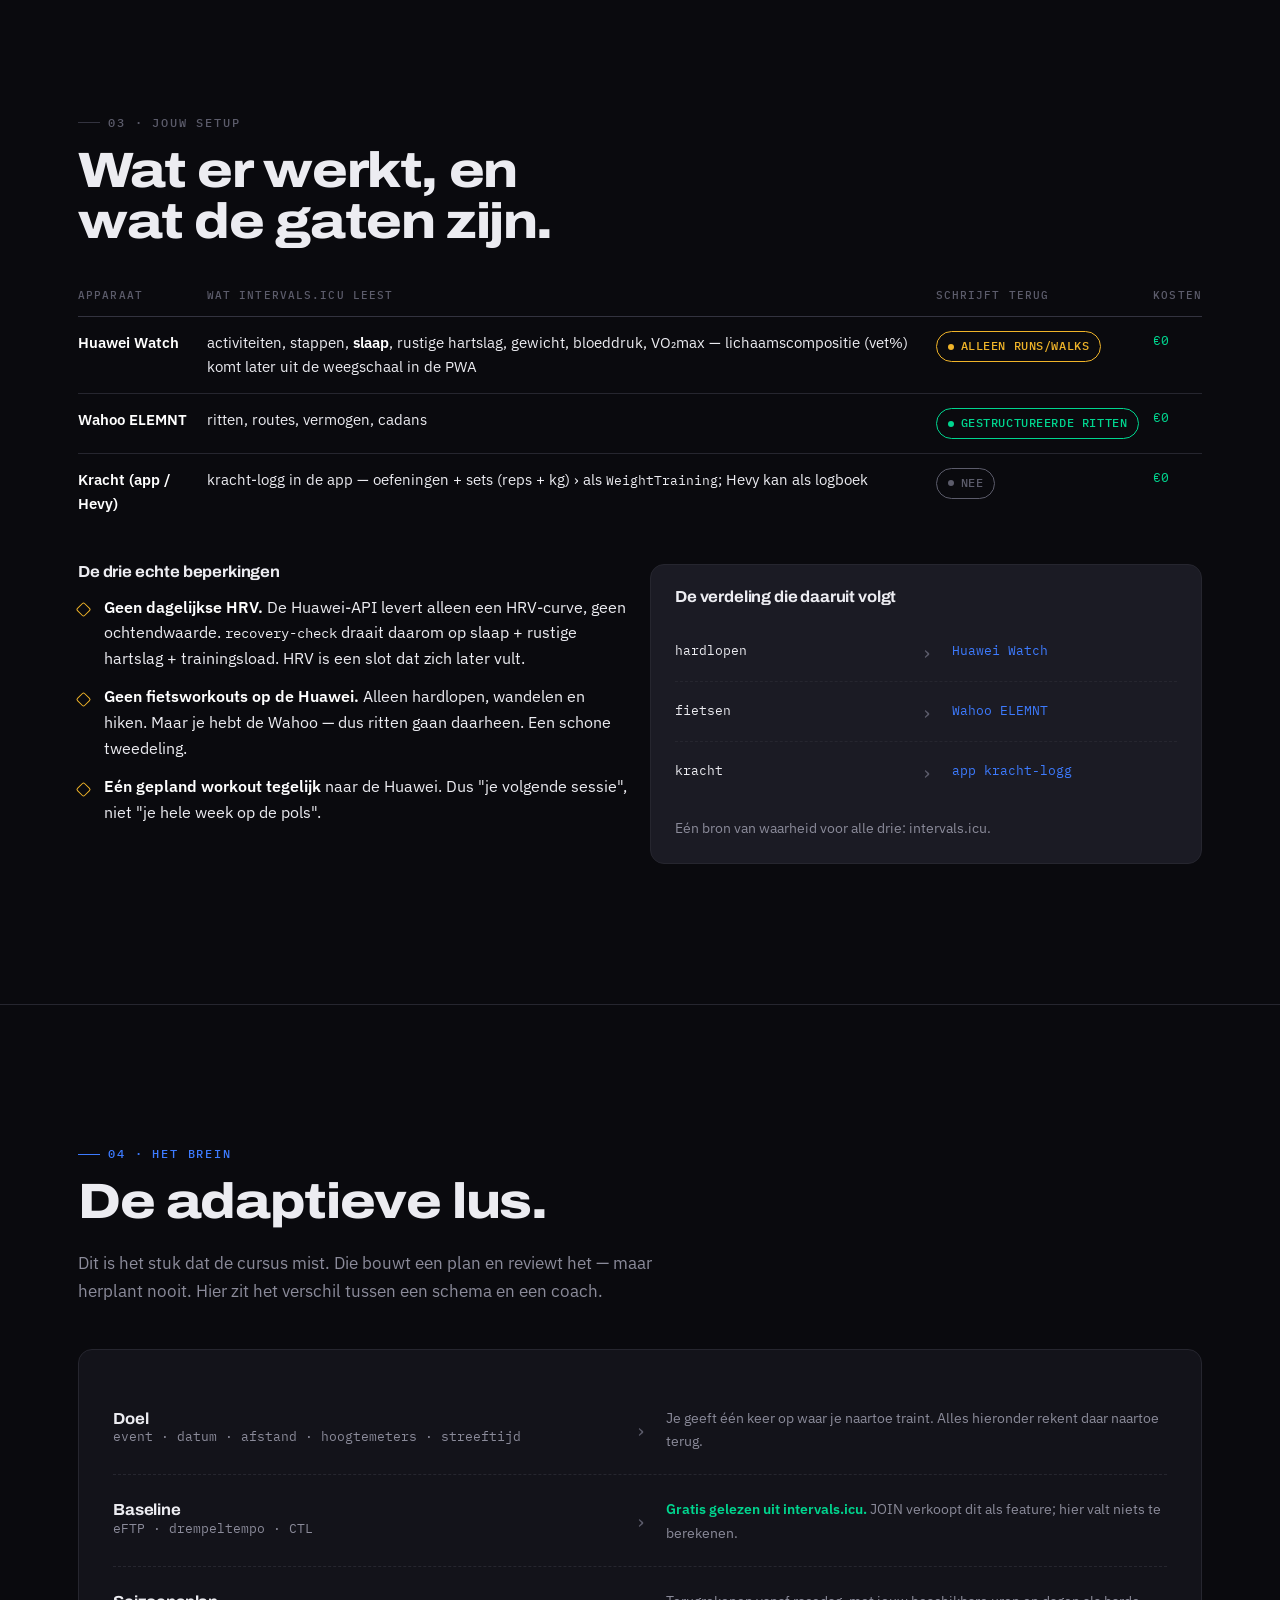
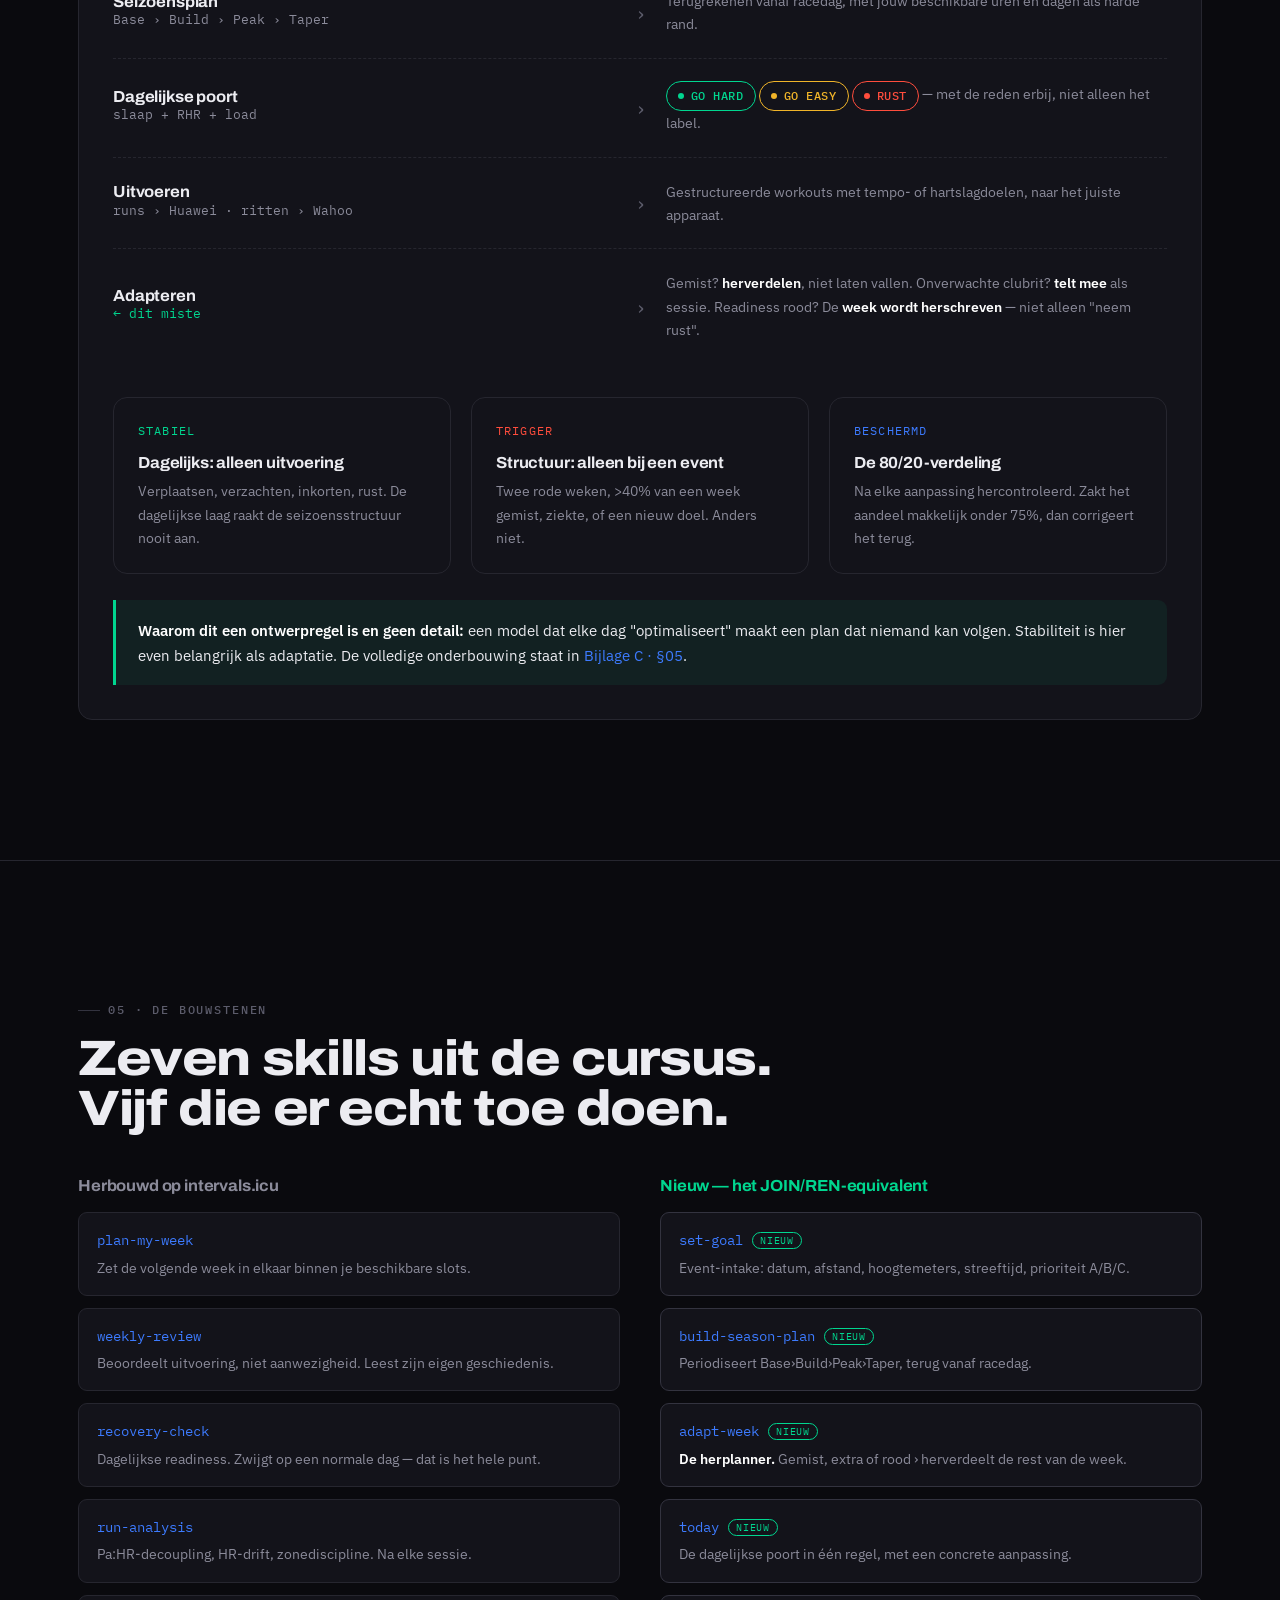
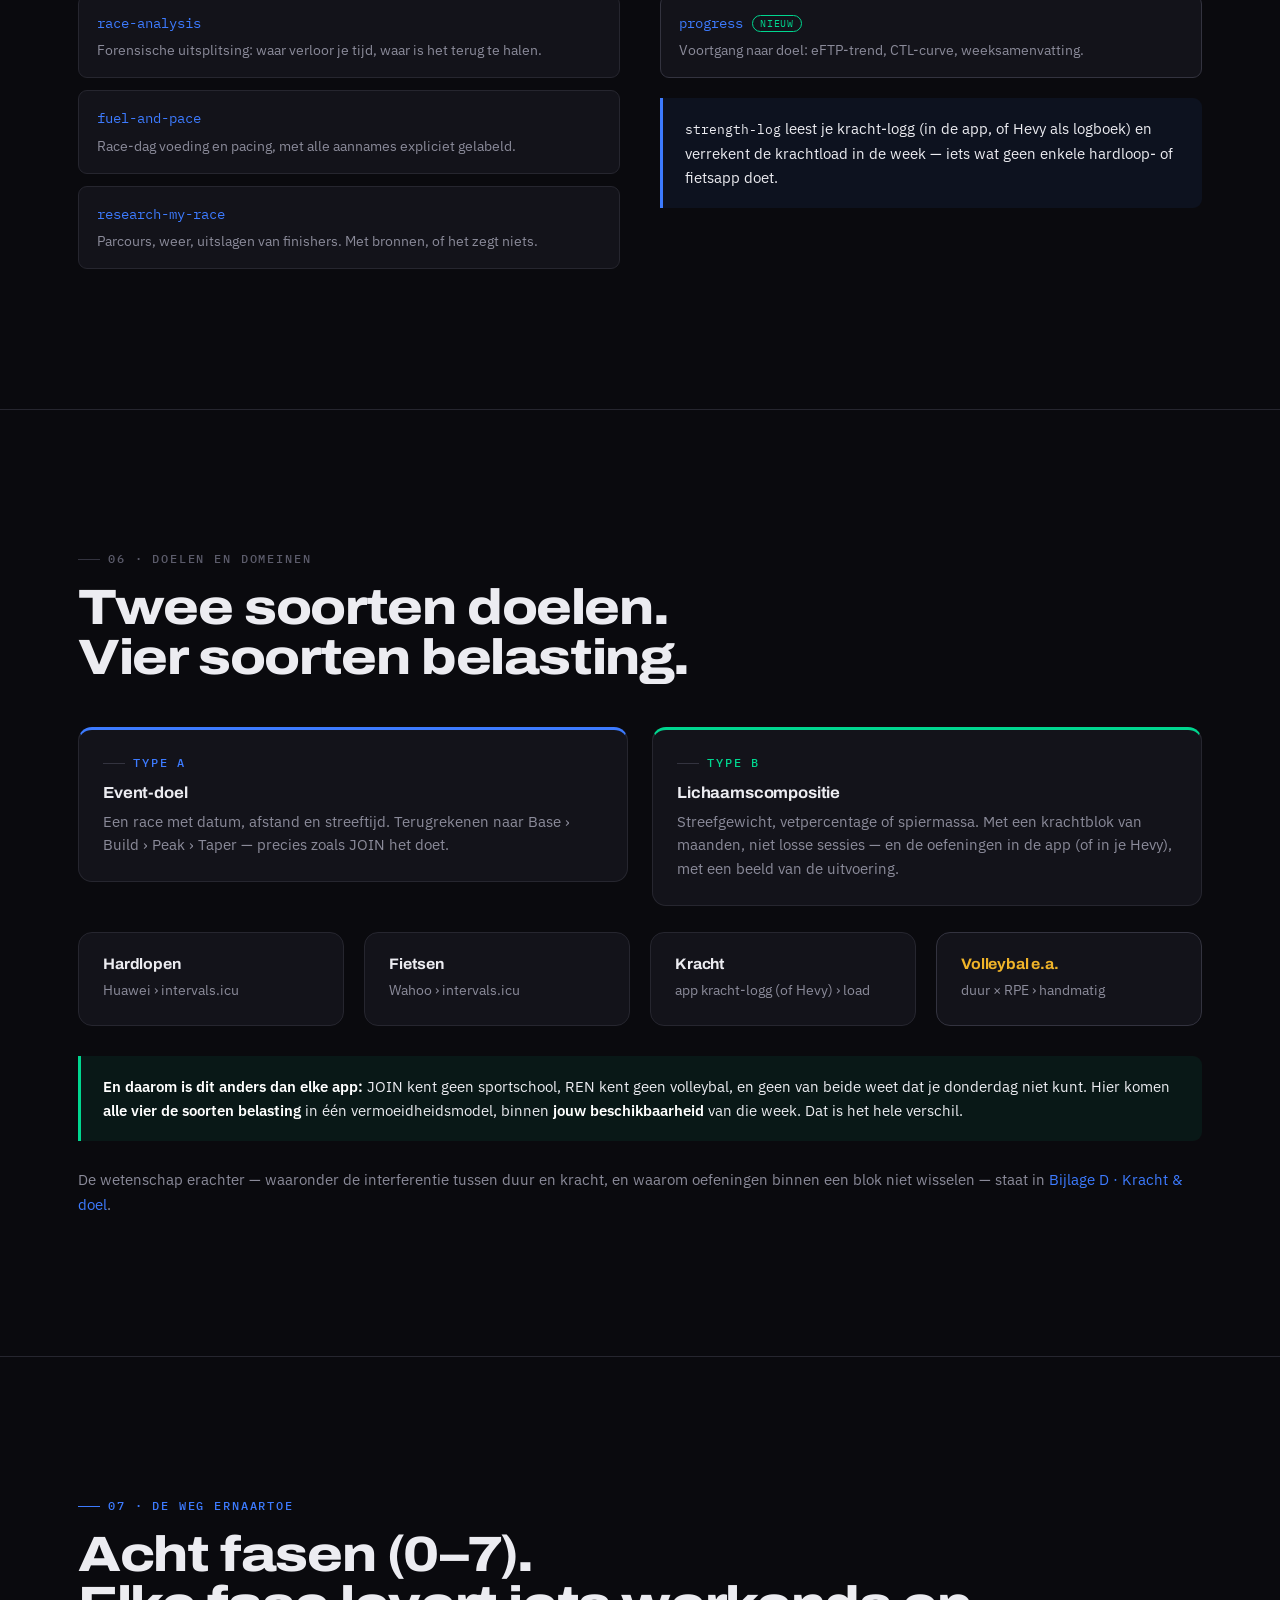
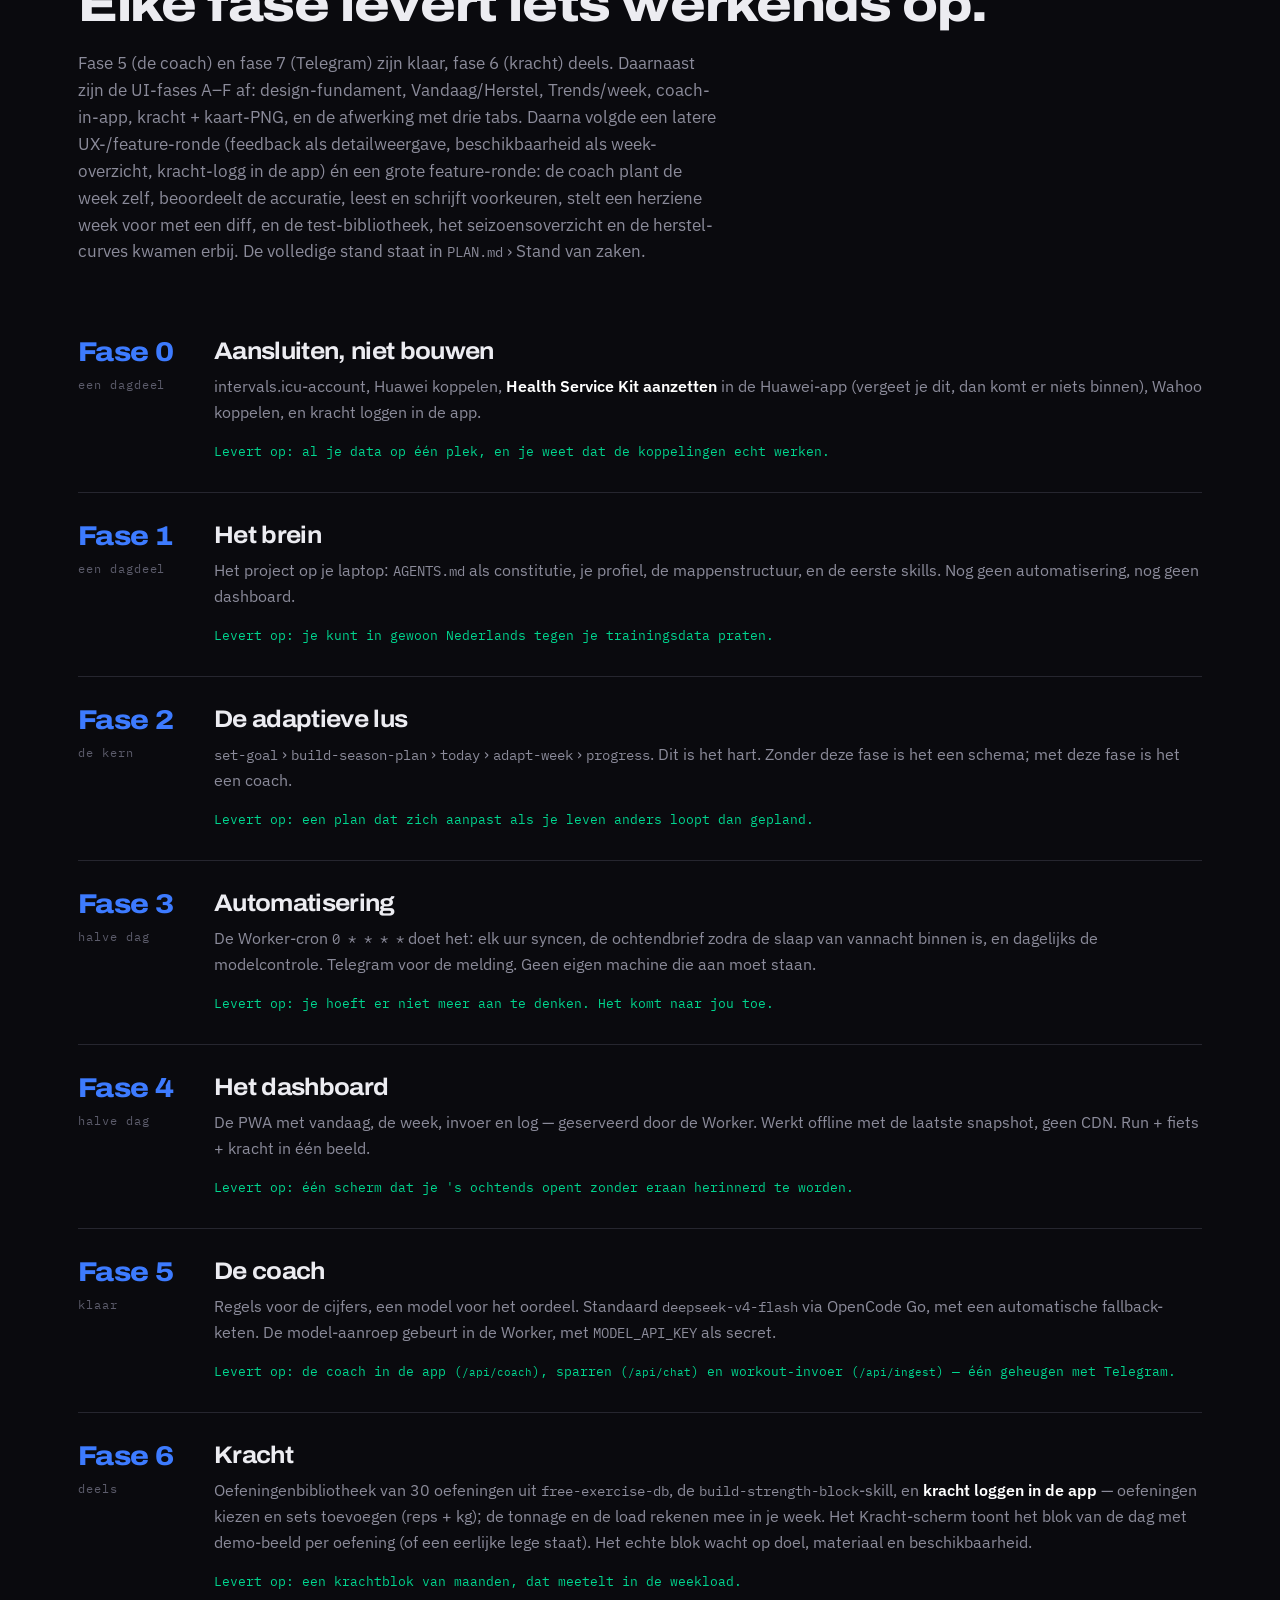
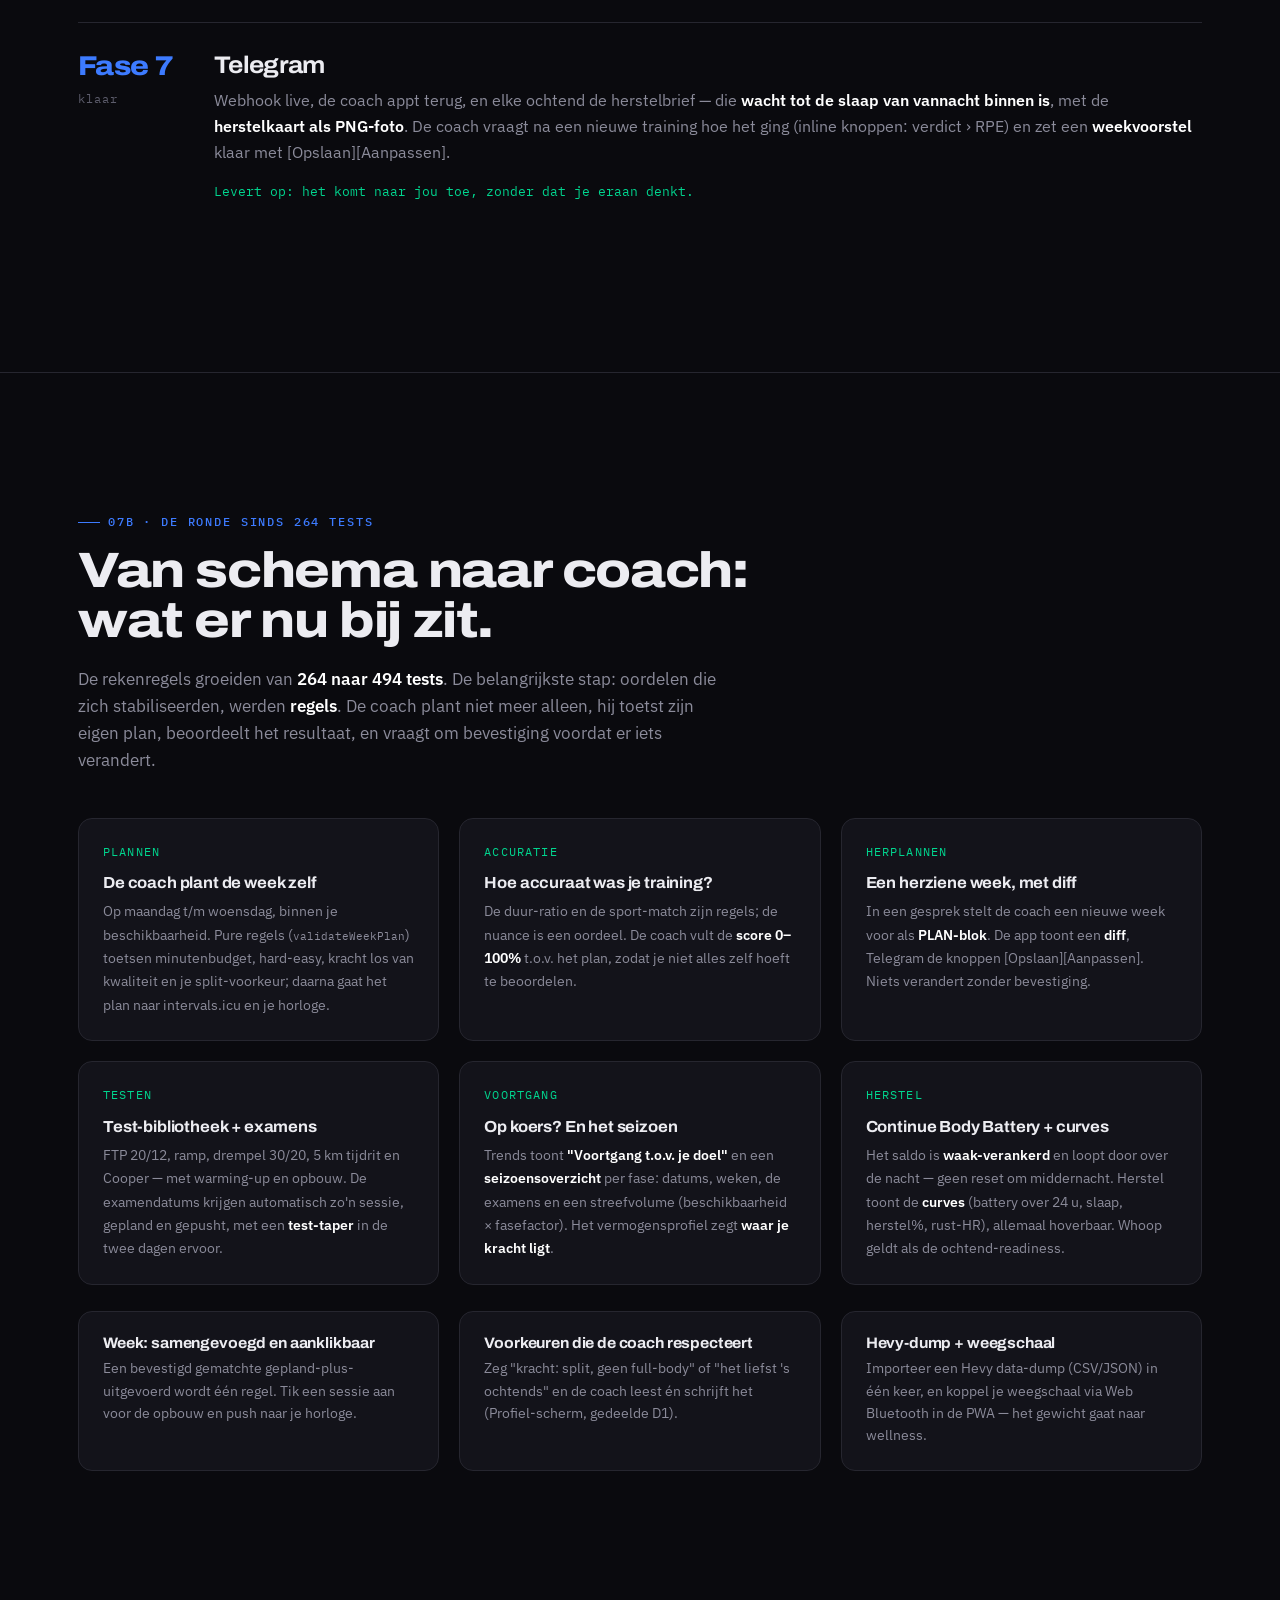
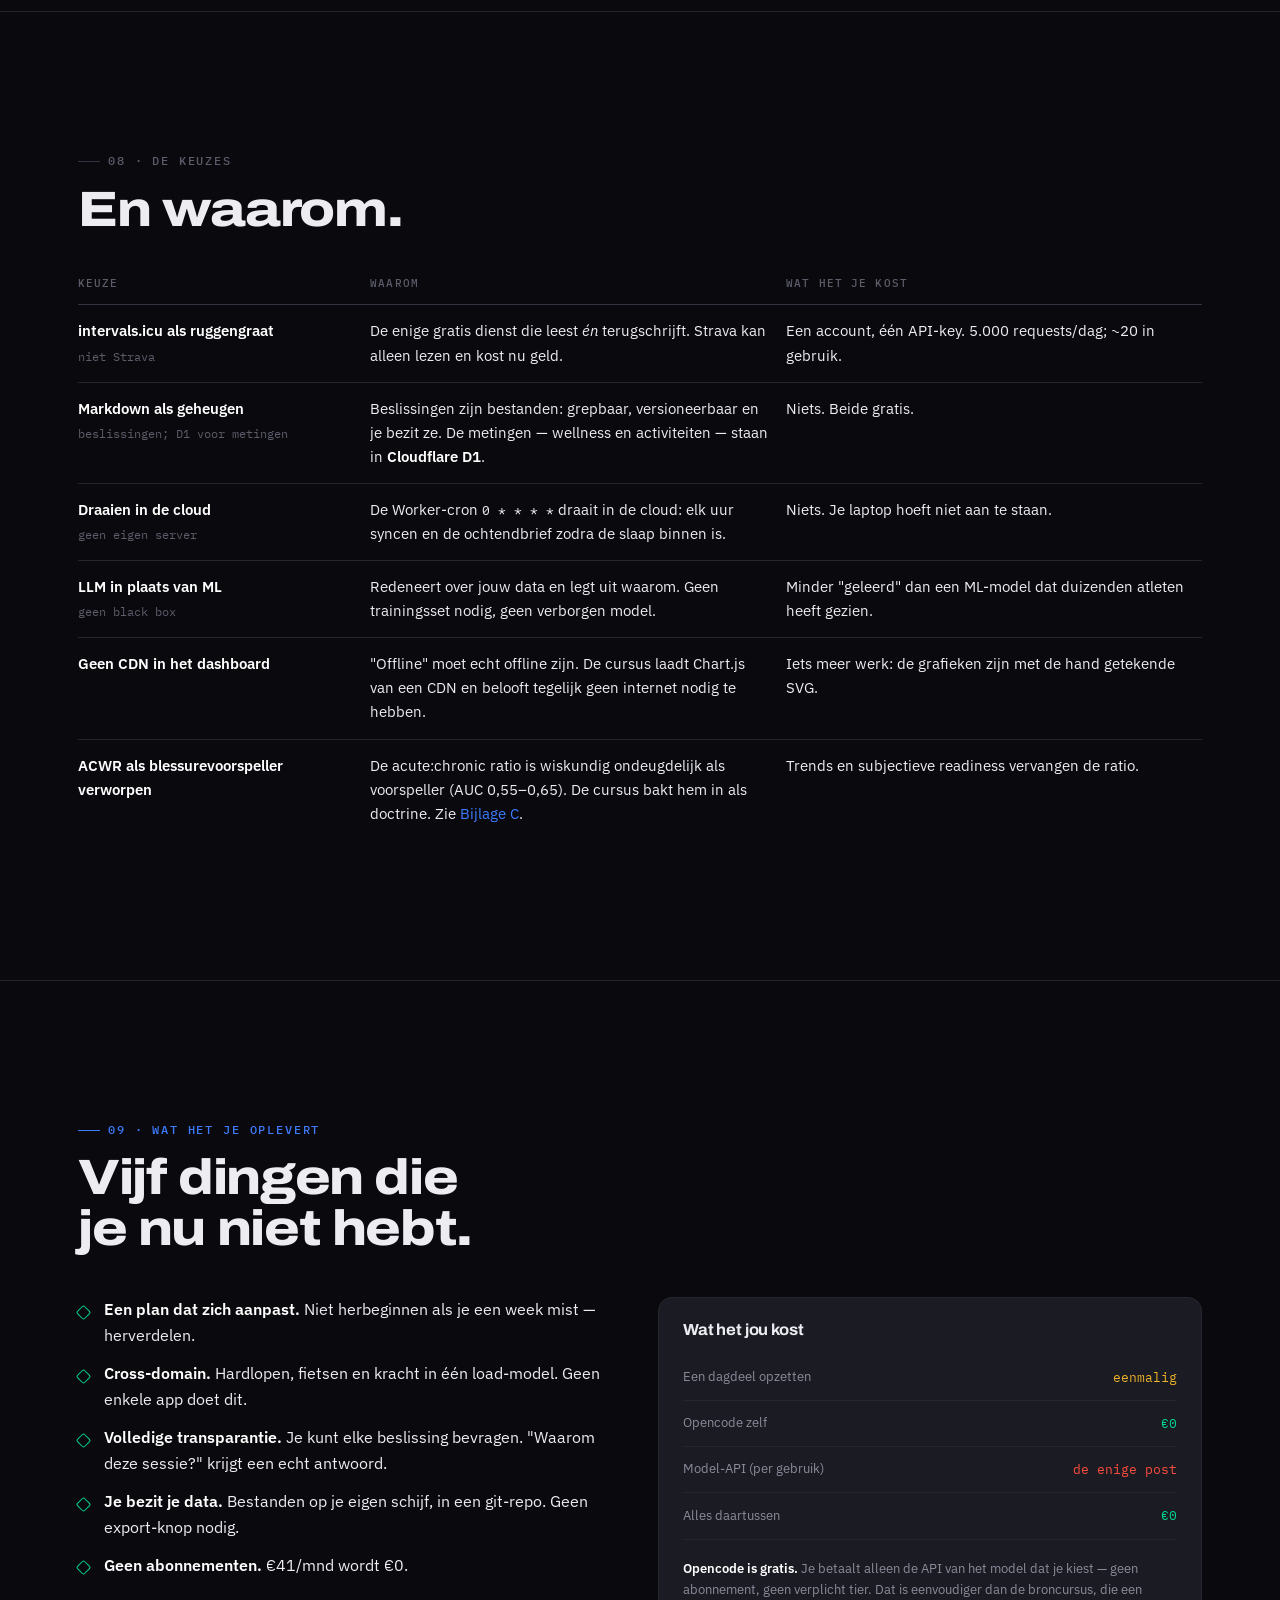
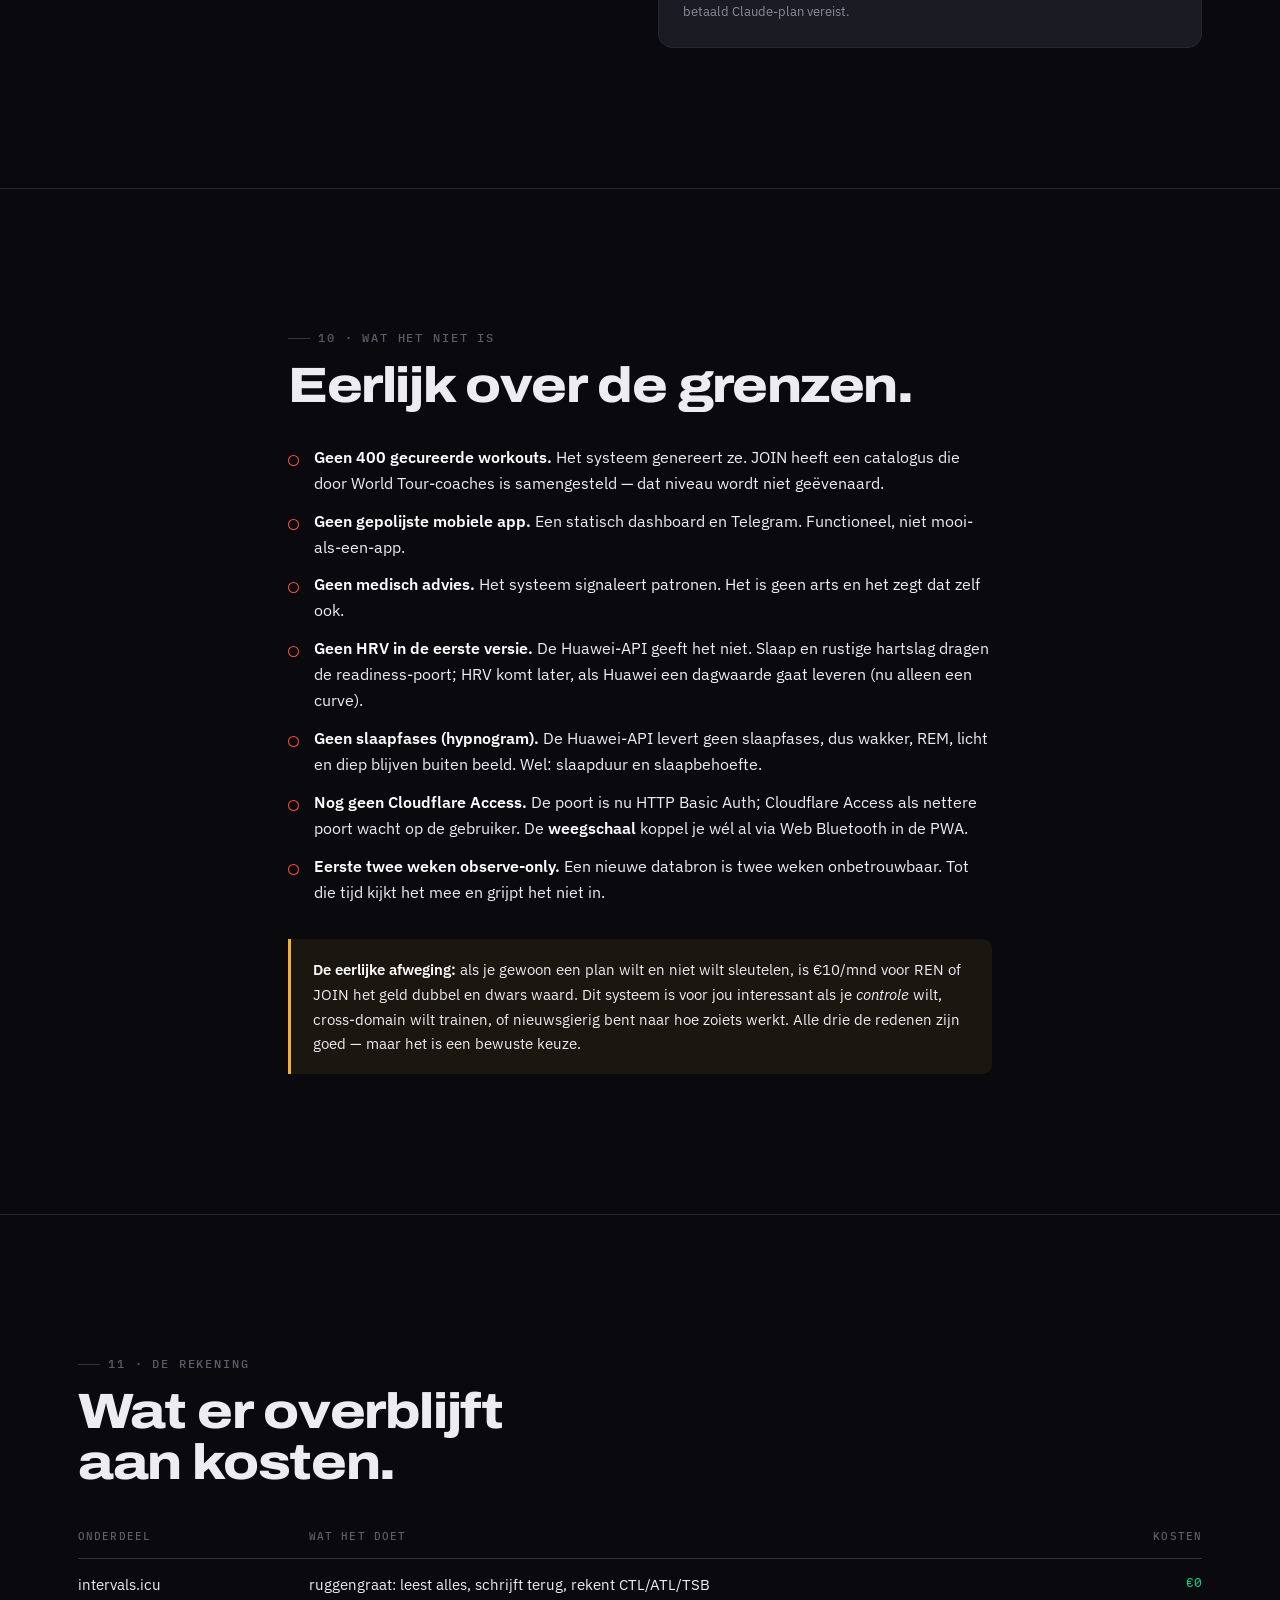
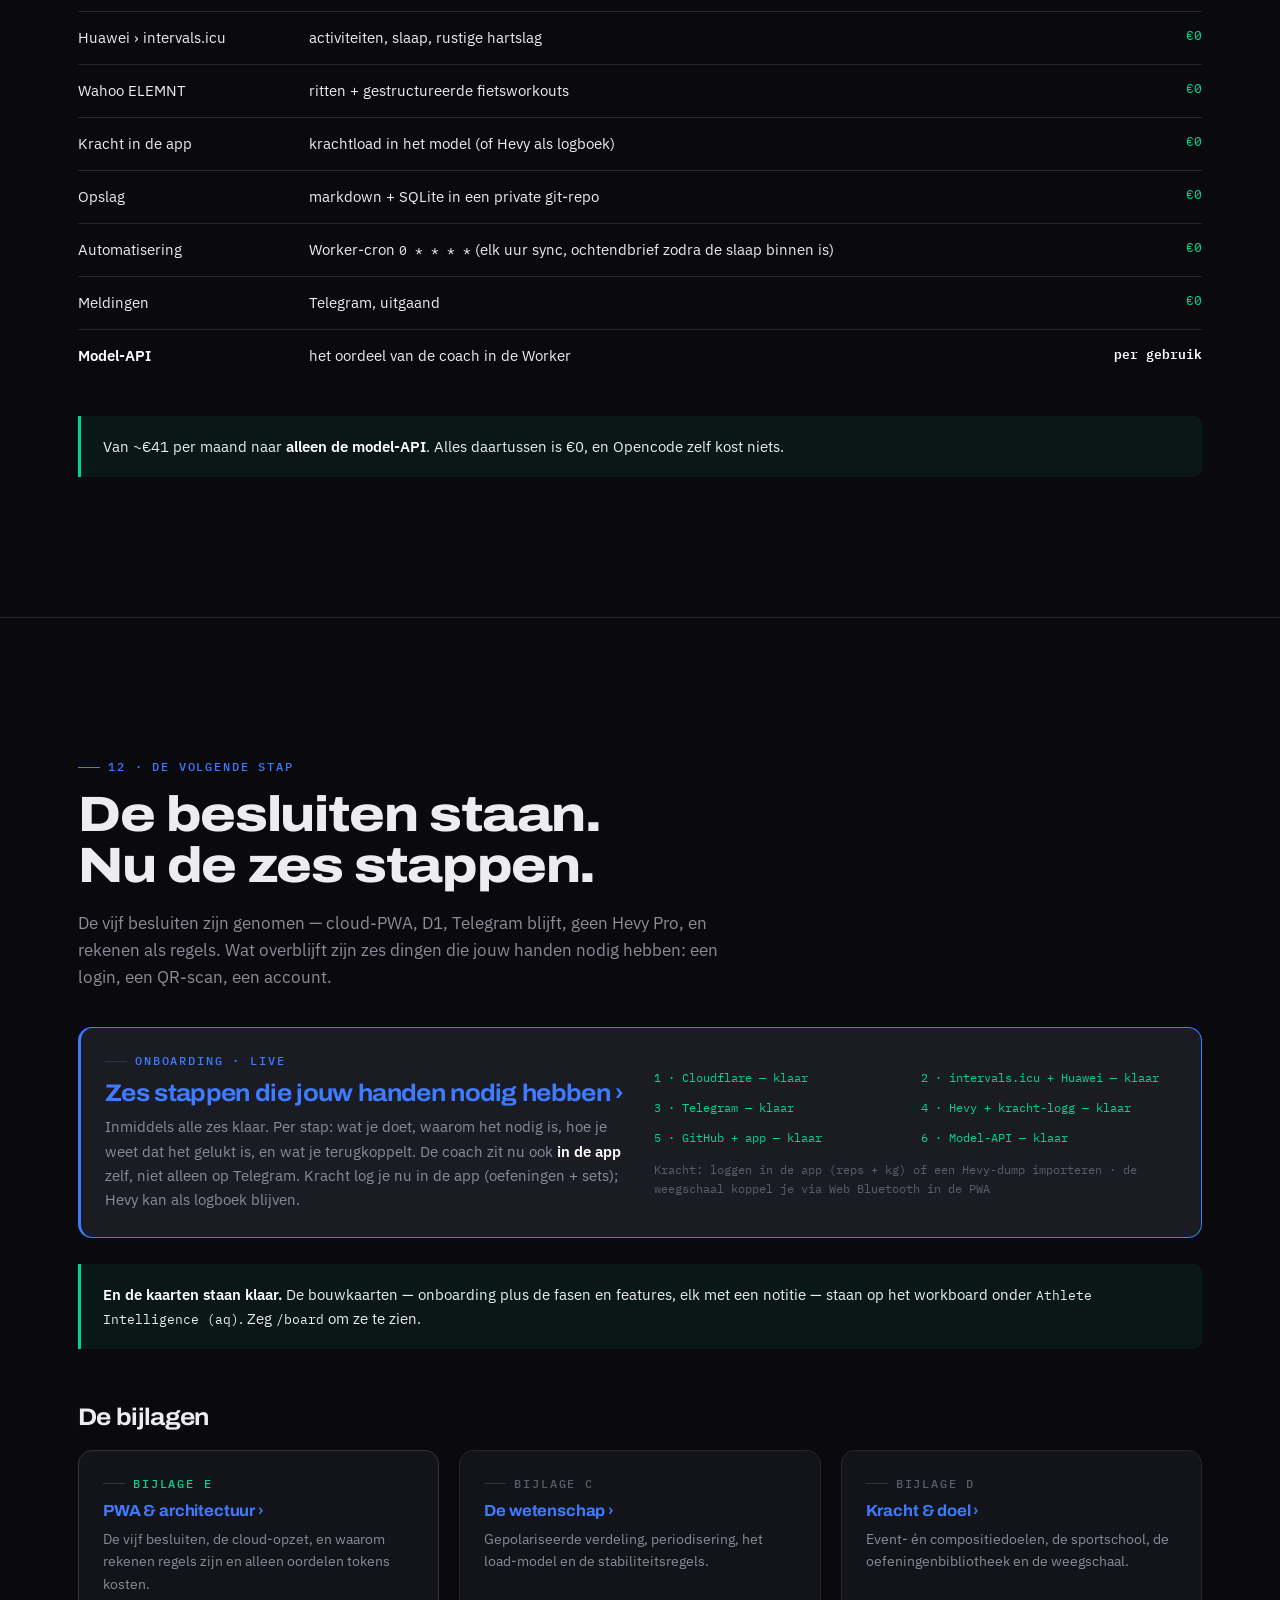
==== commit 39cbfded: "deck: opbouw & prognose — één getal, vier delen, en een eerlijke prognose" ====
--- a/index.html
+++ b/index.html
@@ -24,6 +24,7 @@
       <a href="frontend.html">Interface</a>
       <a href="design.html">Ontwerp</a>
       <a href="beschikbaarheid.html">Beschikbaarheid</a>
+      <a href="opbouw.html">Opbouw</a>
     </div>
   </div>
 </nav>
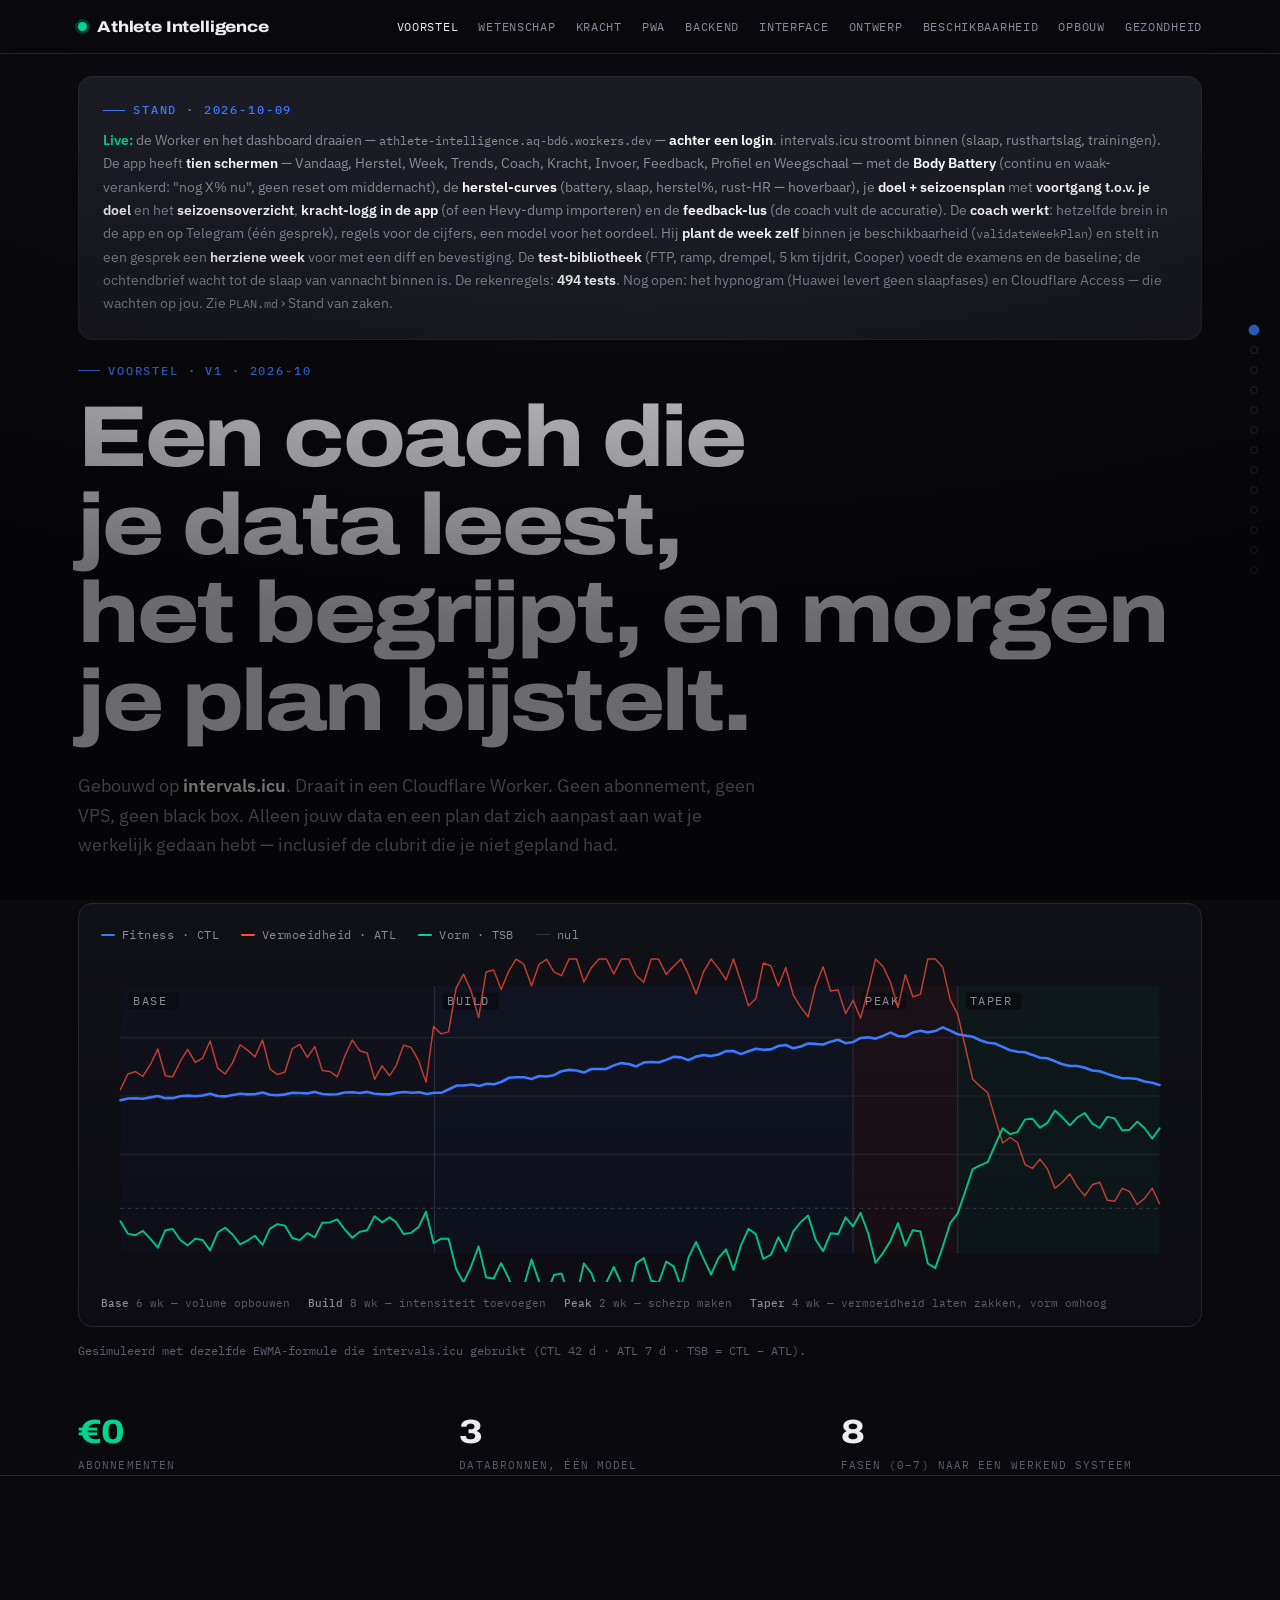
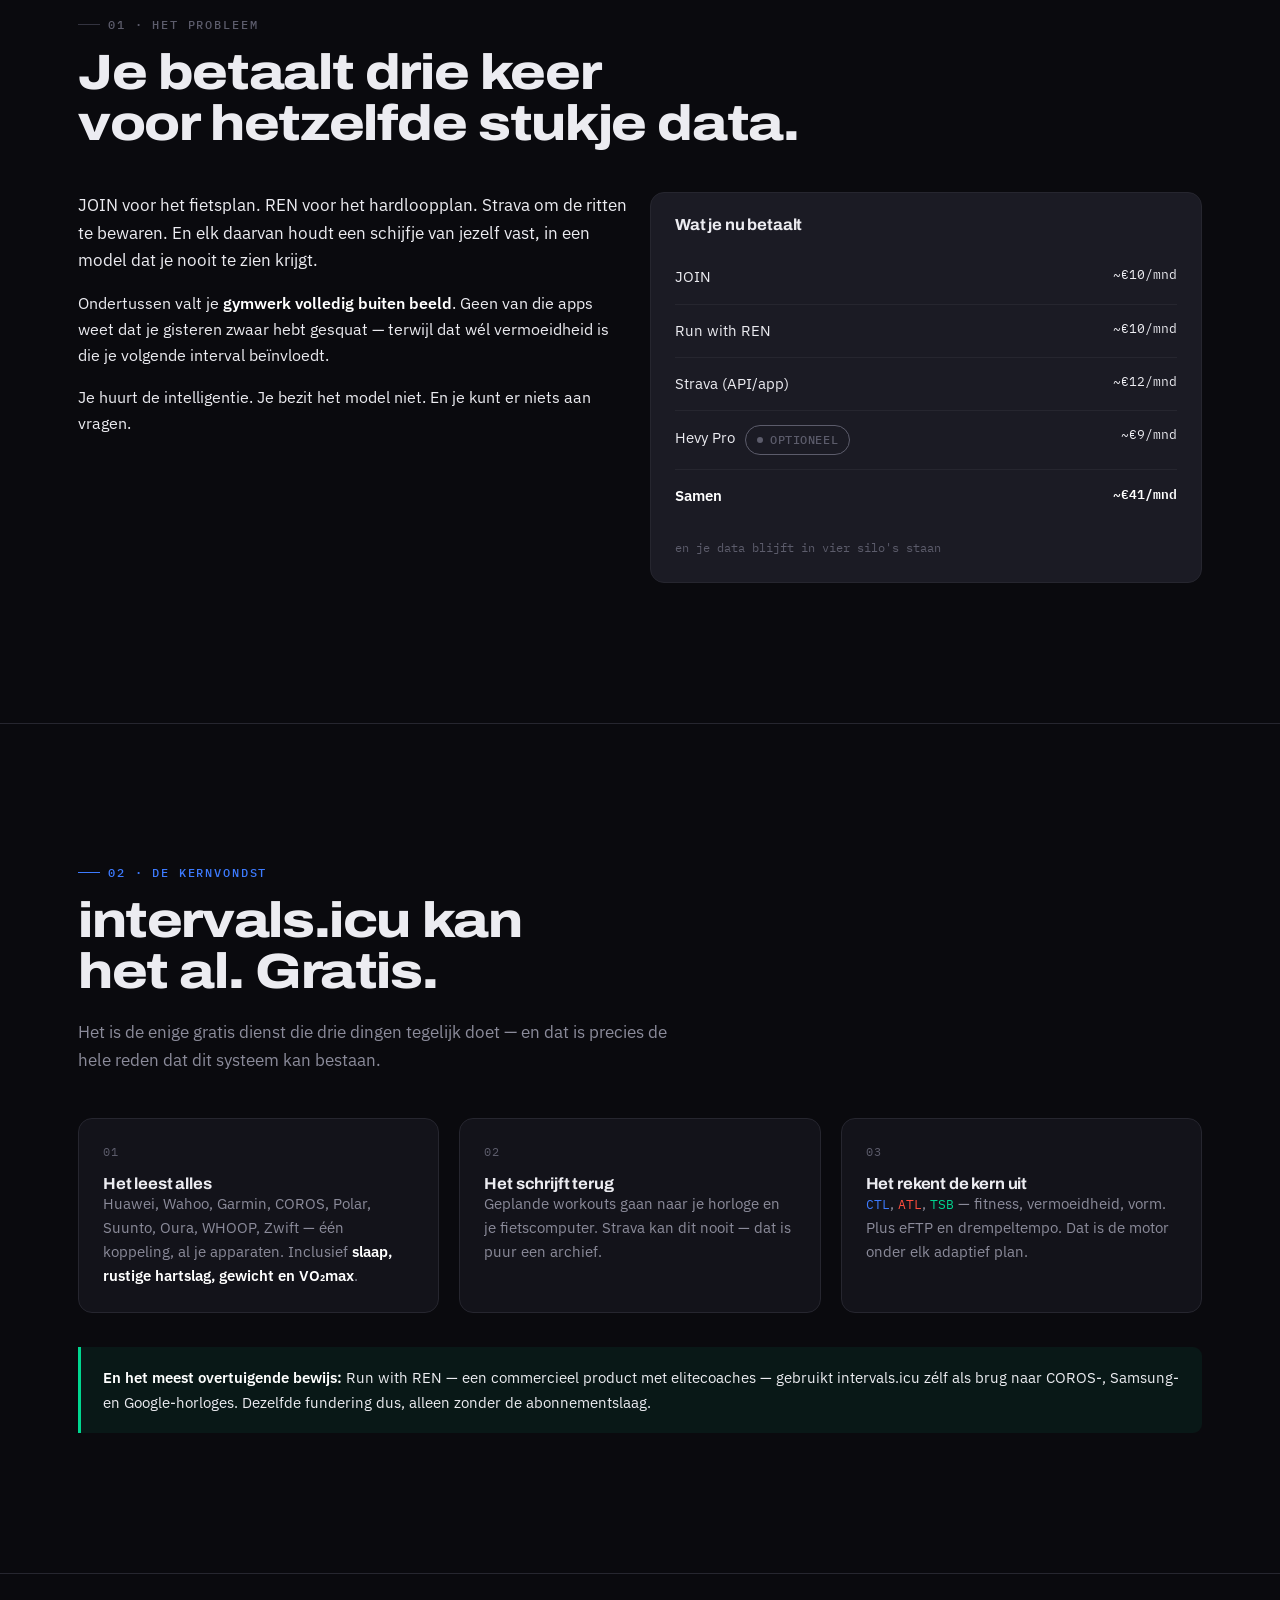
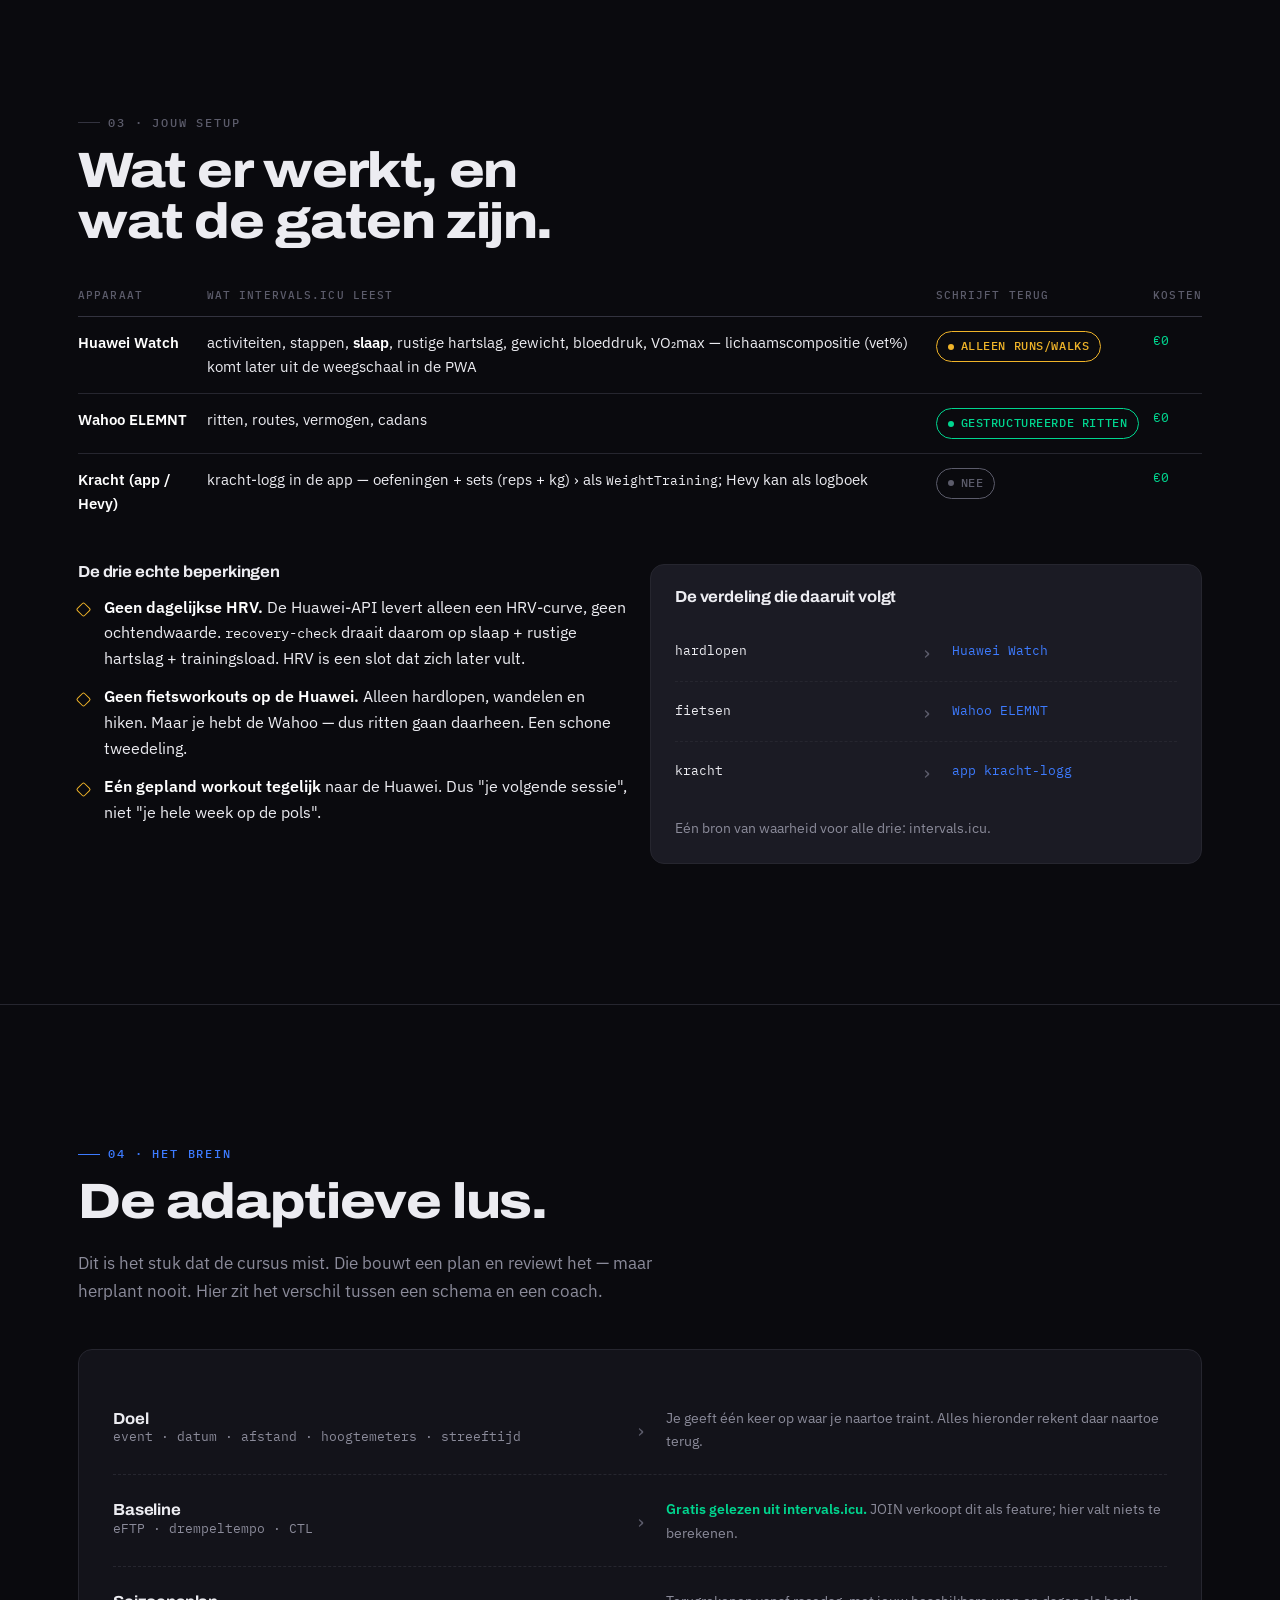
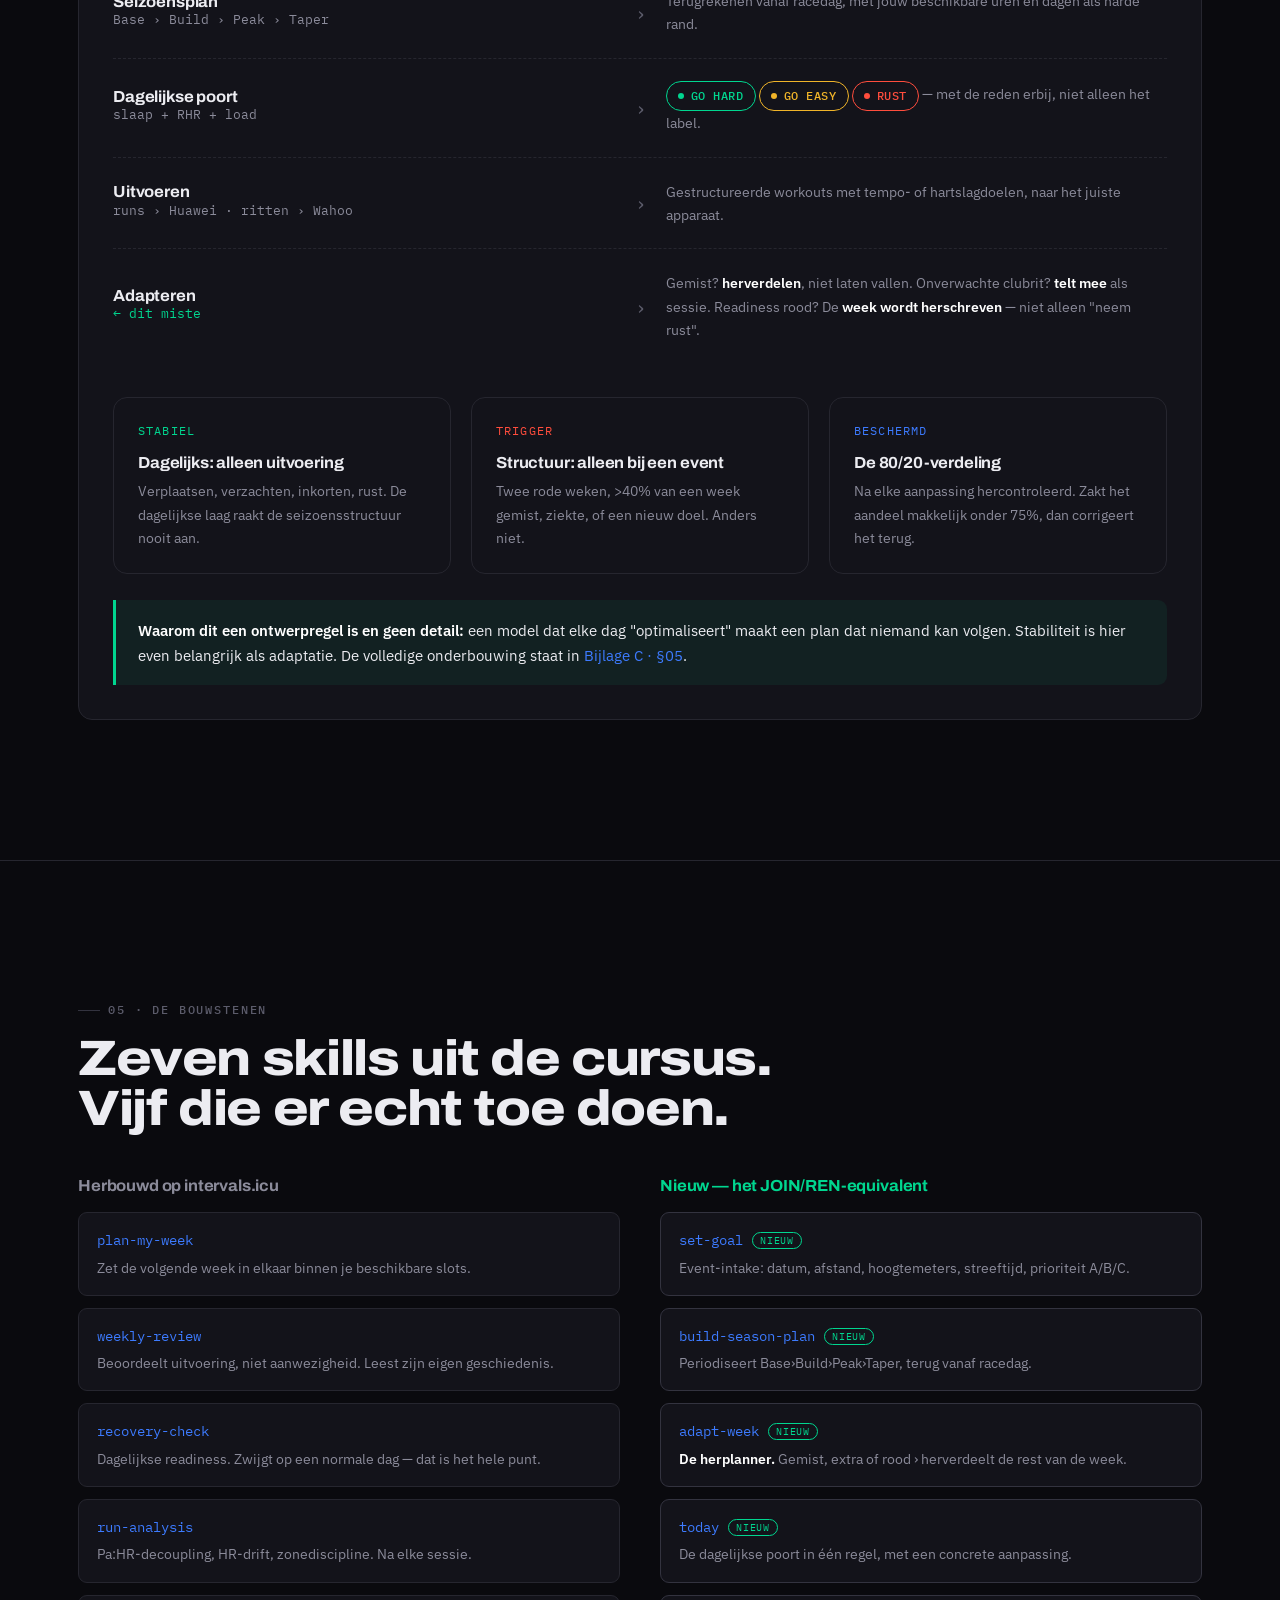
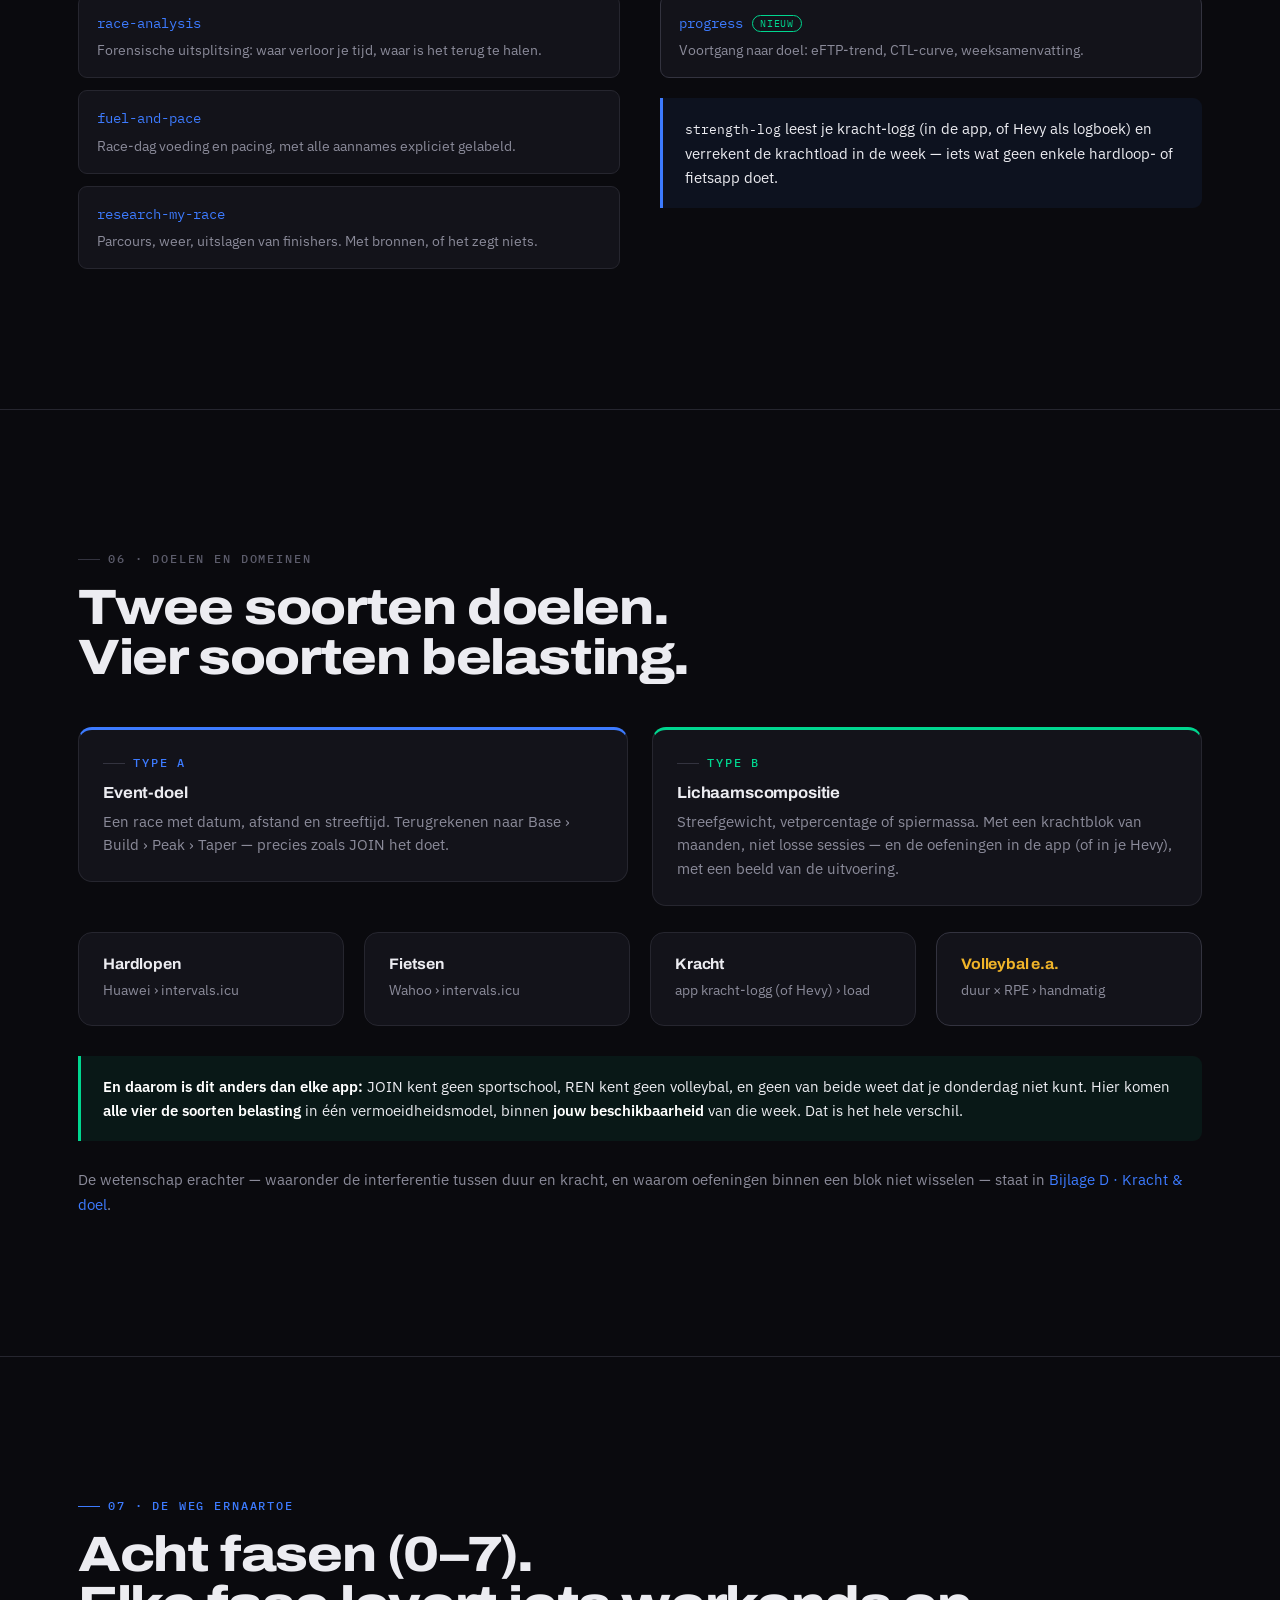
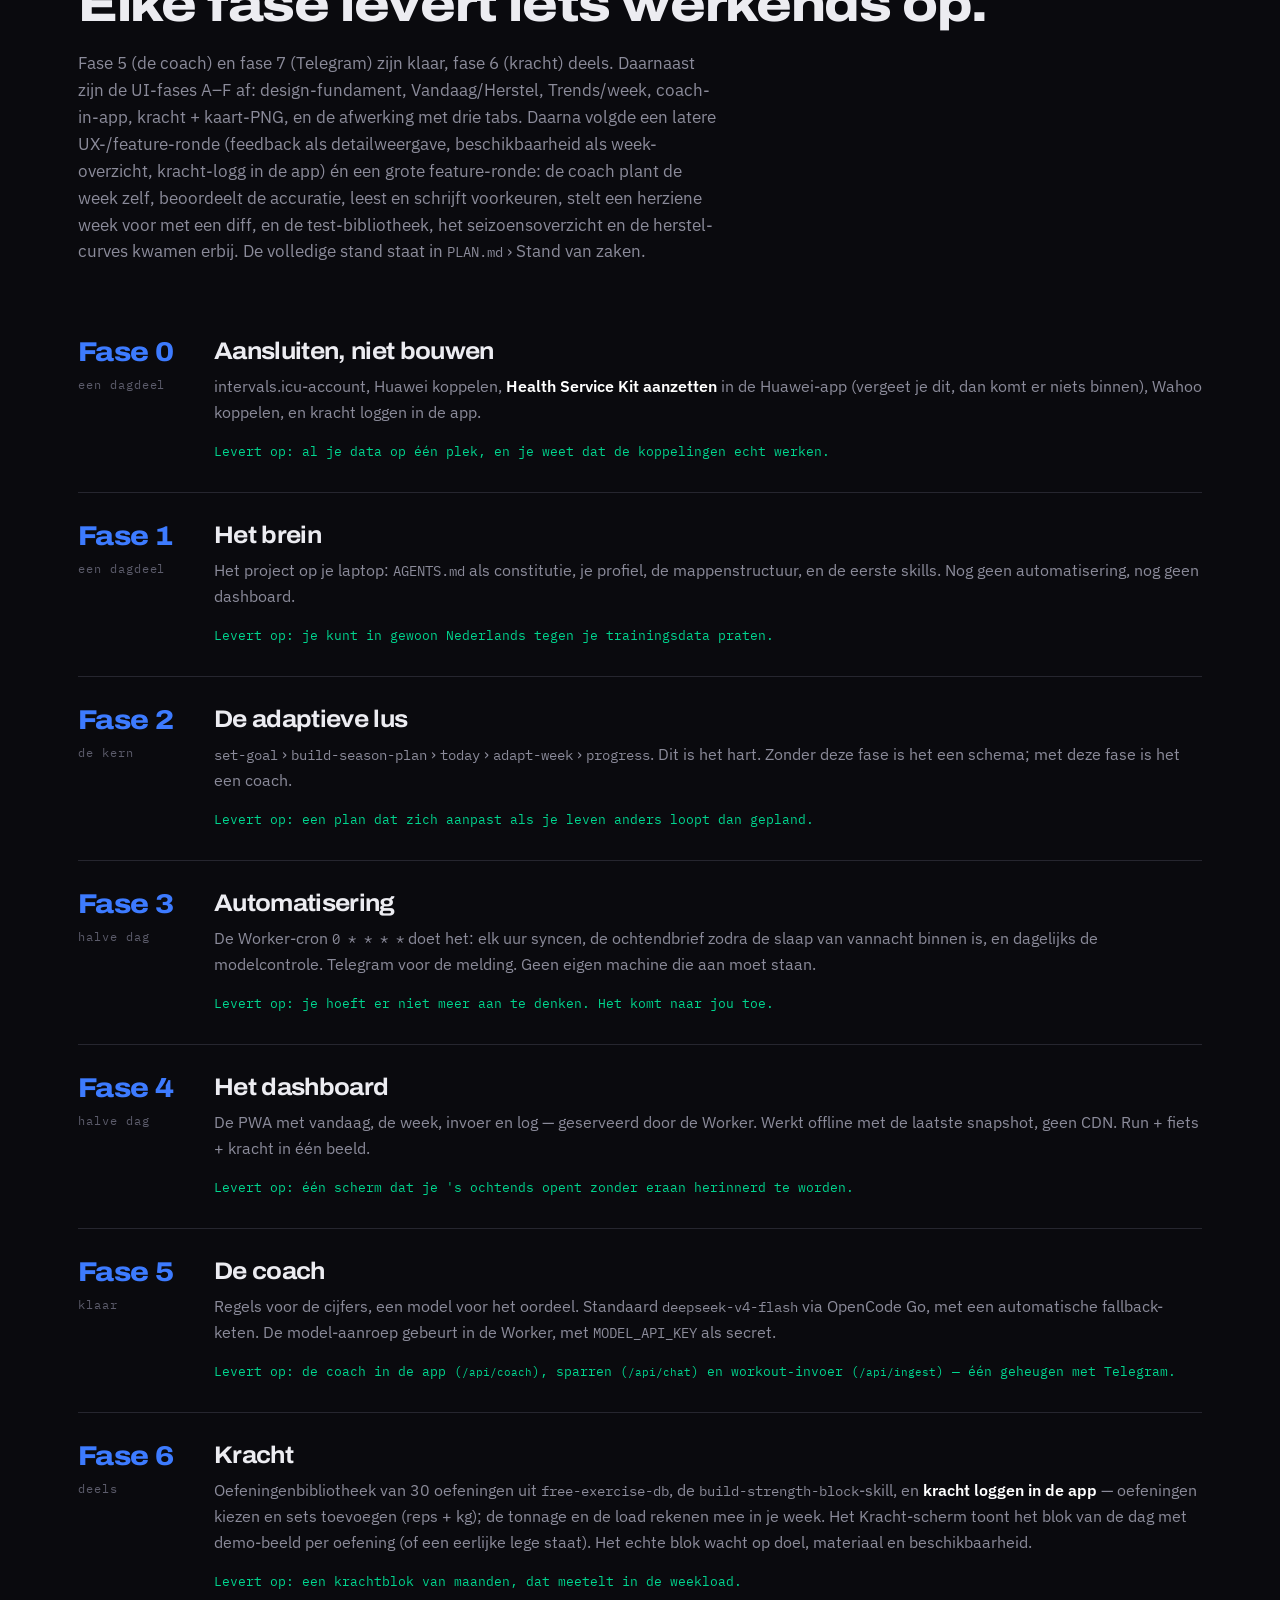
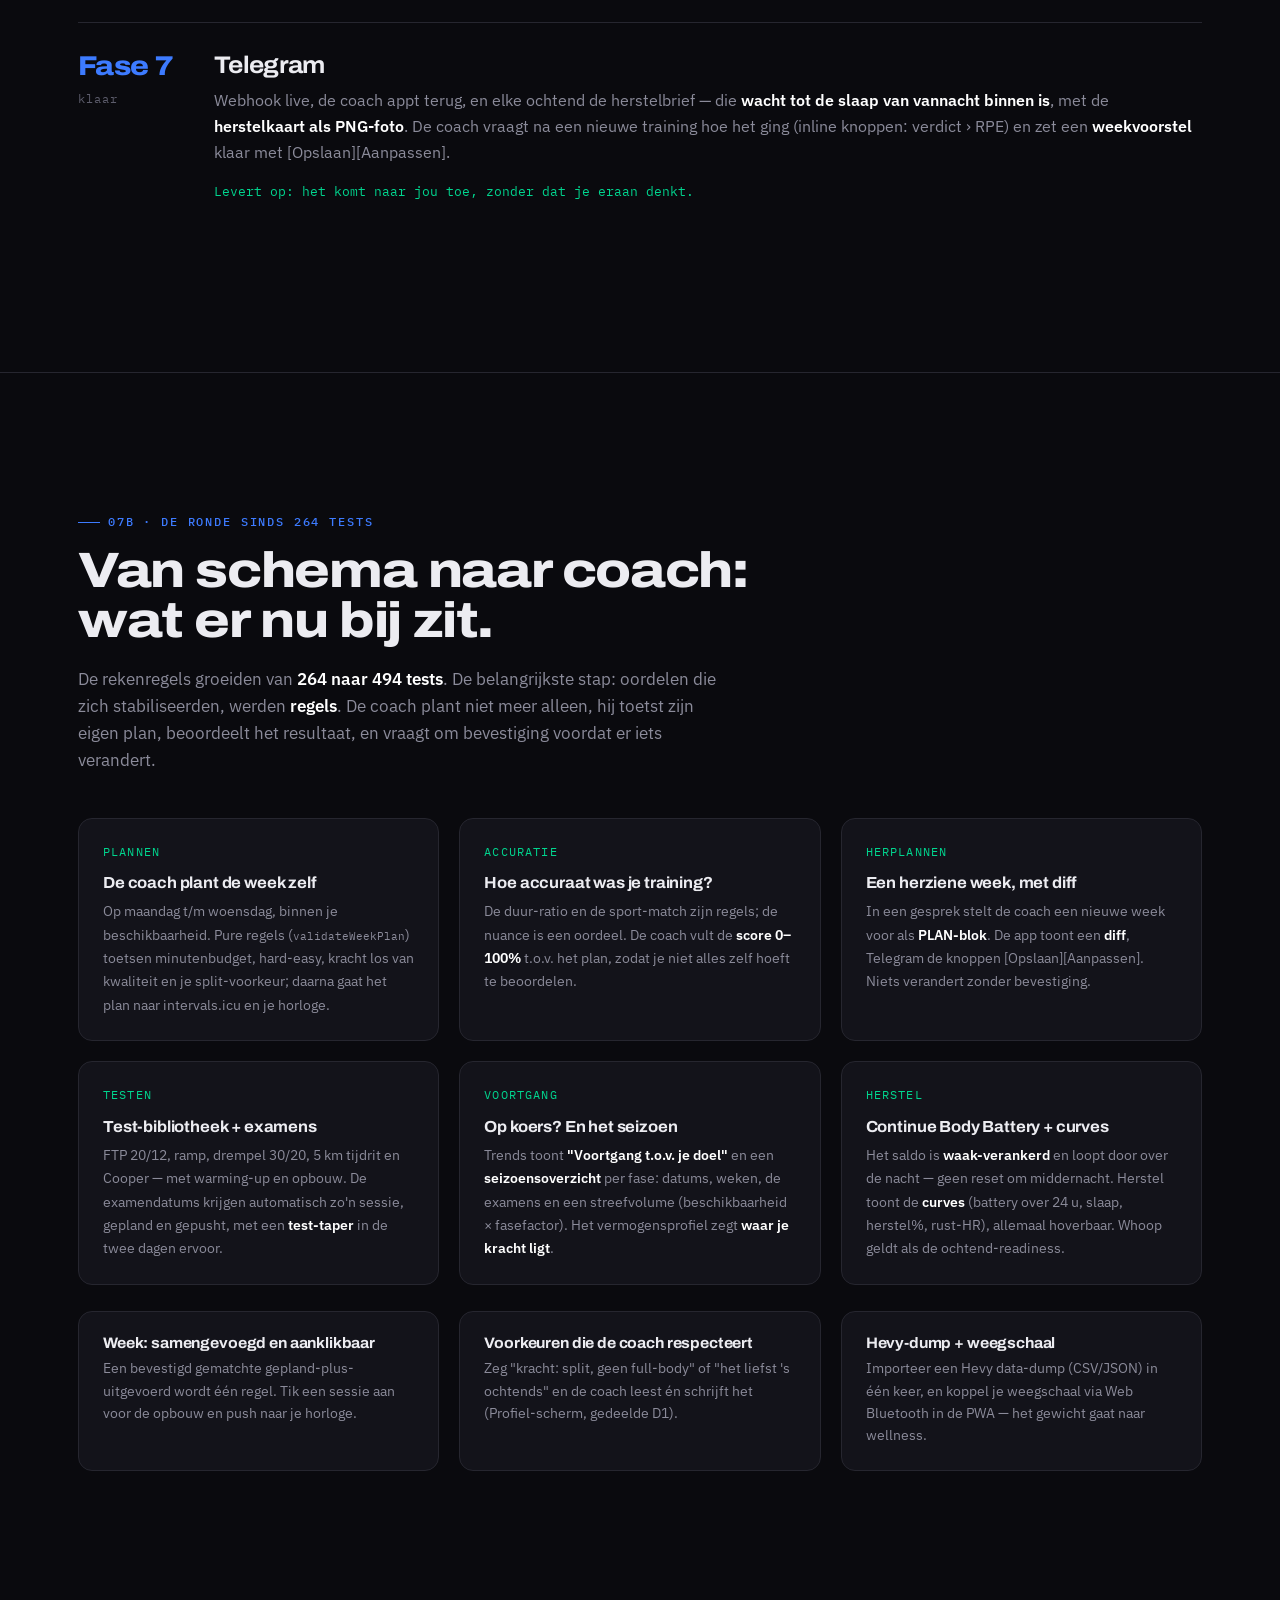
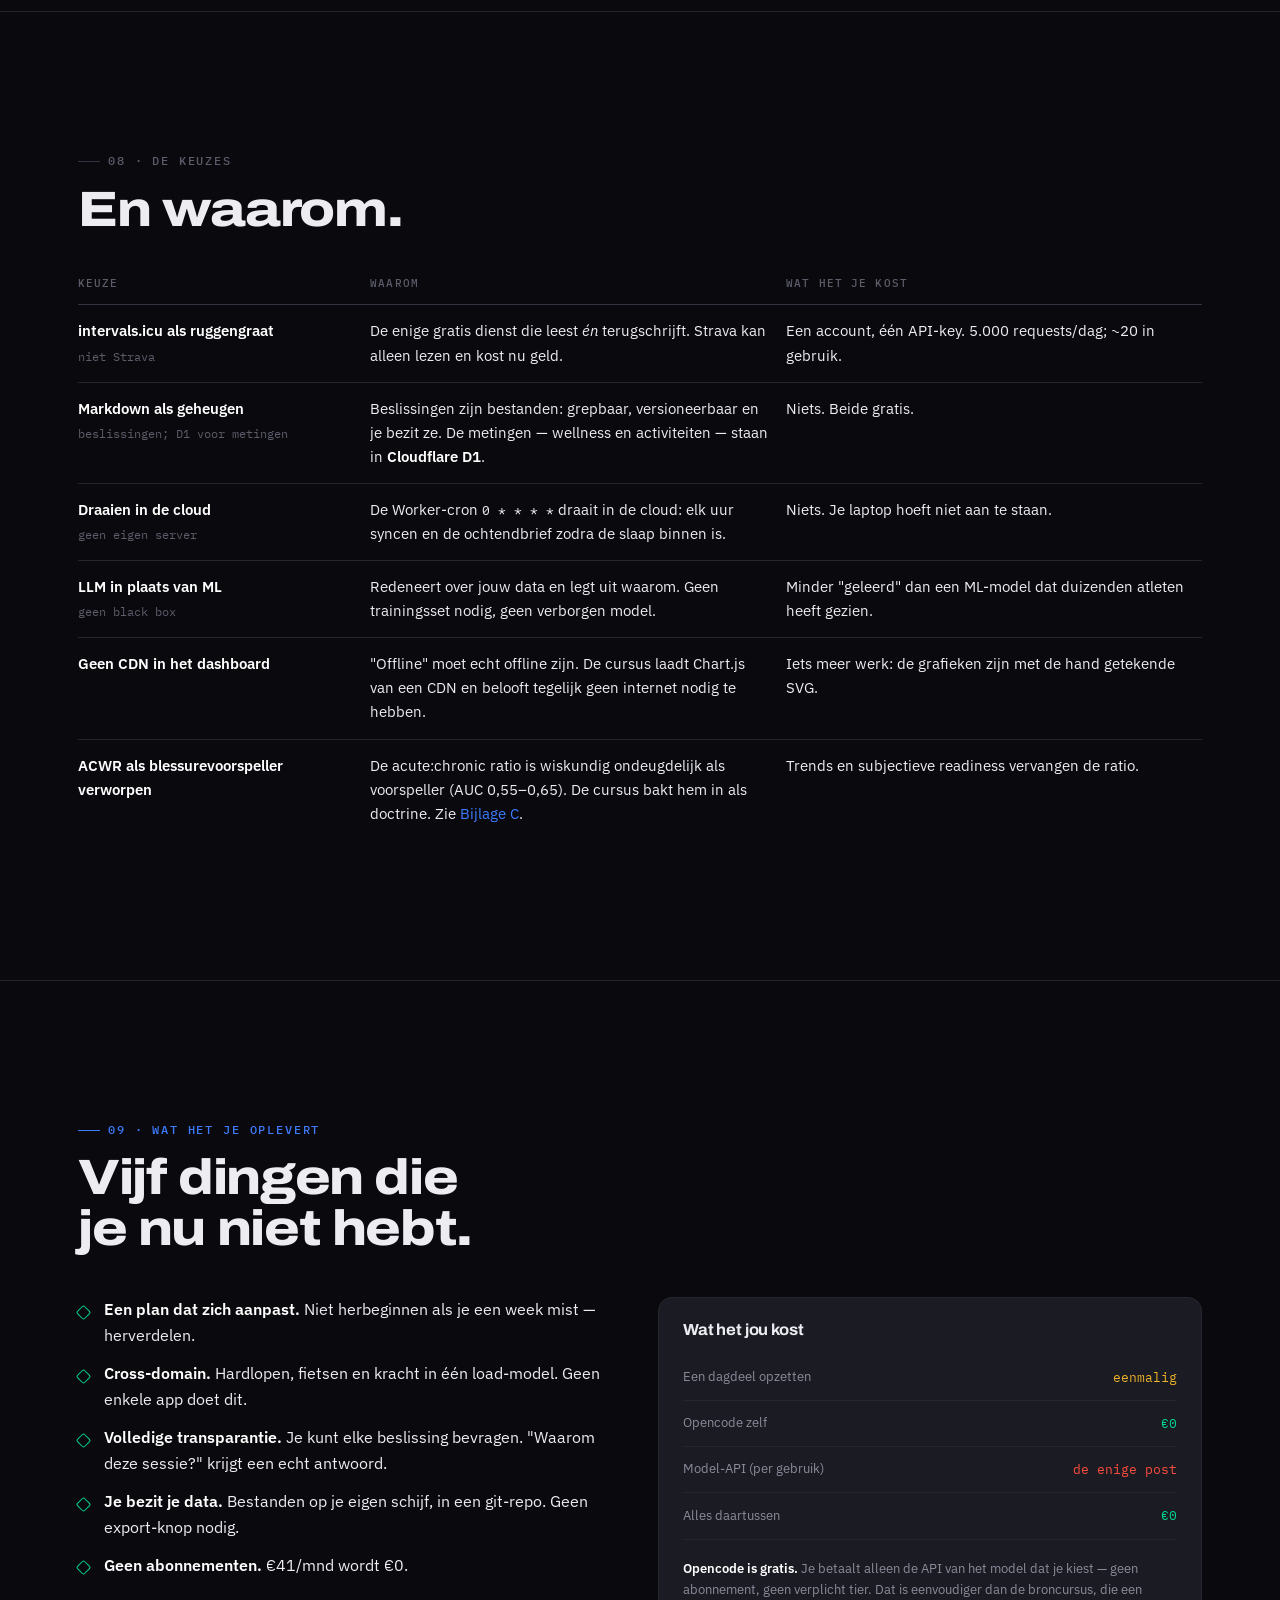
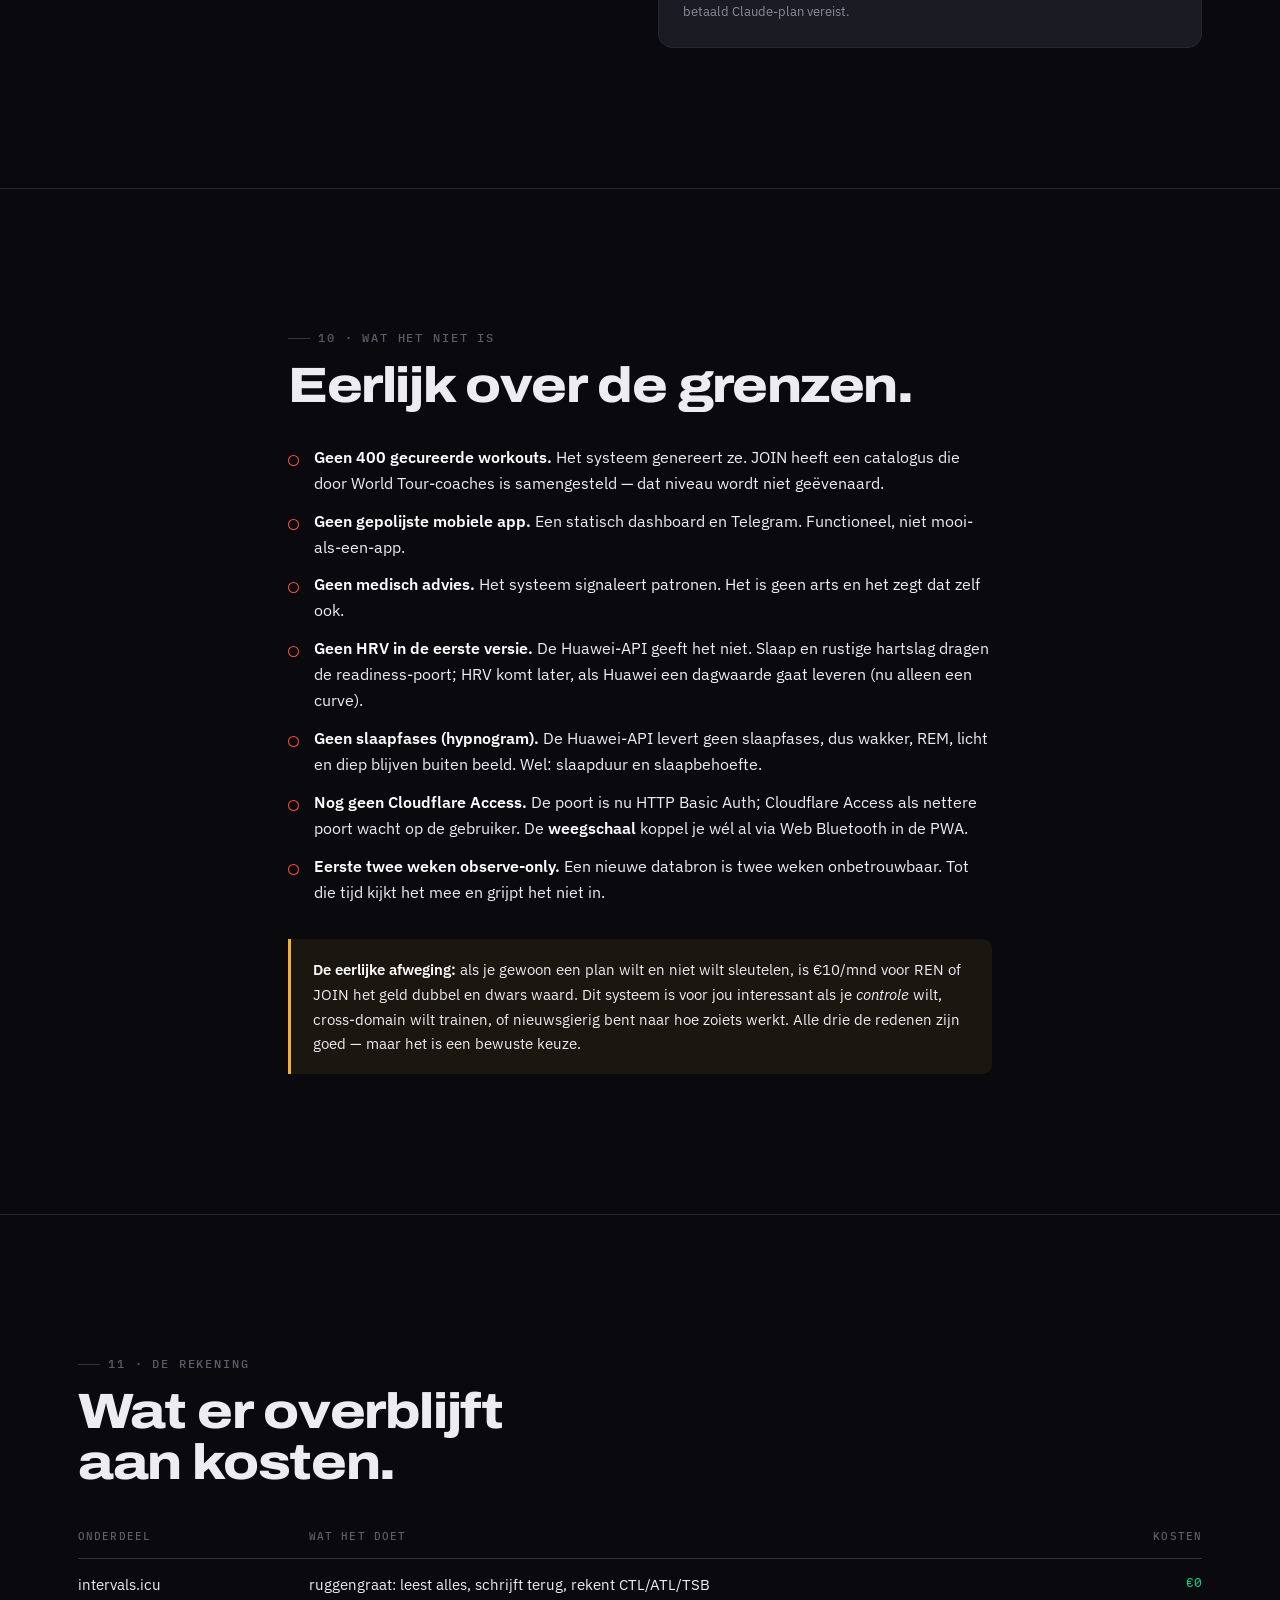
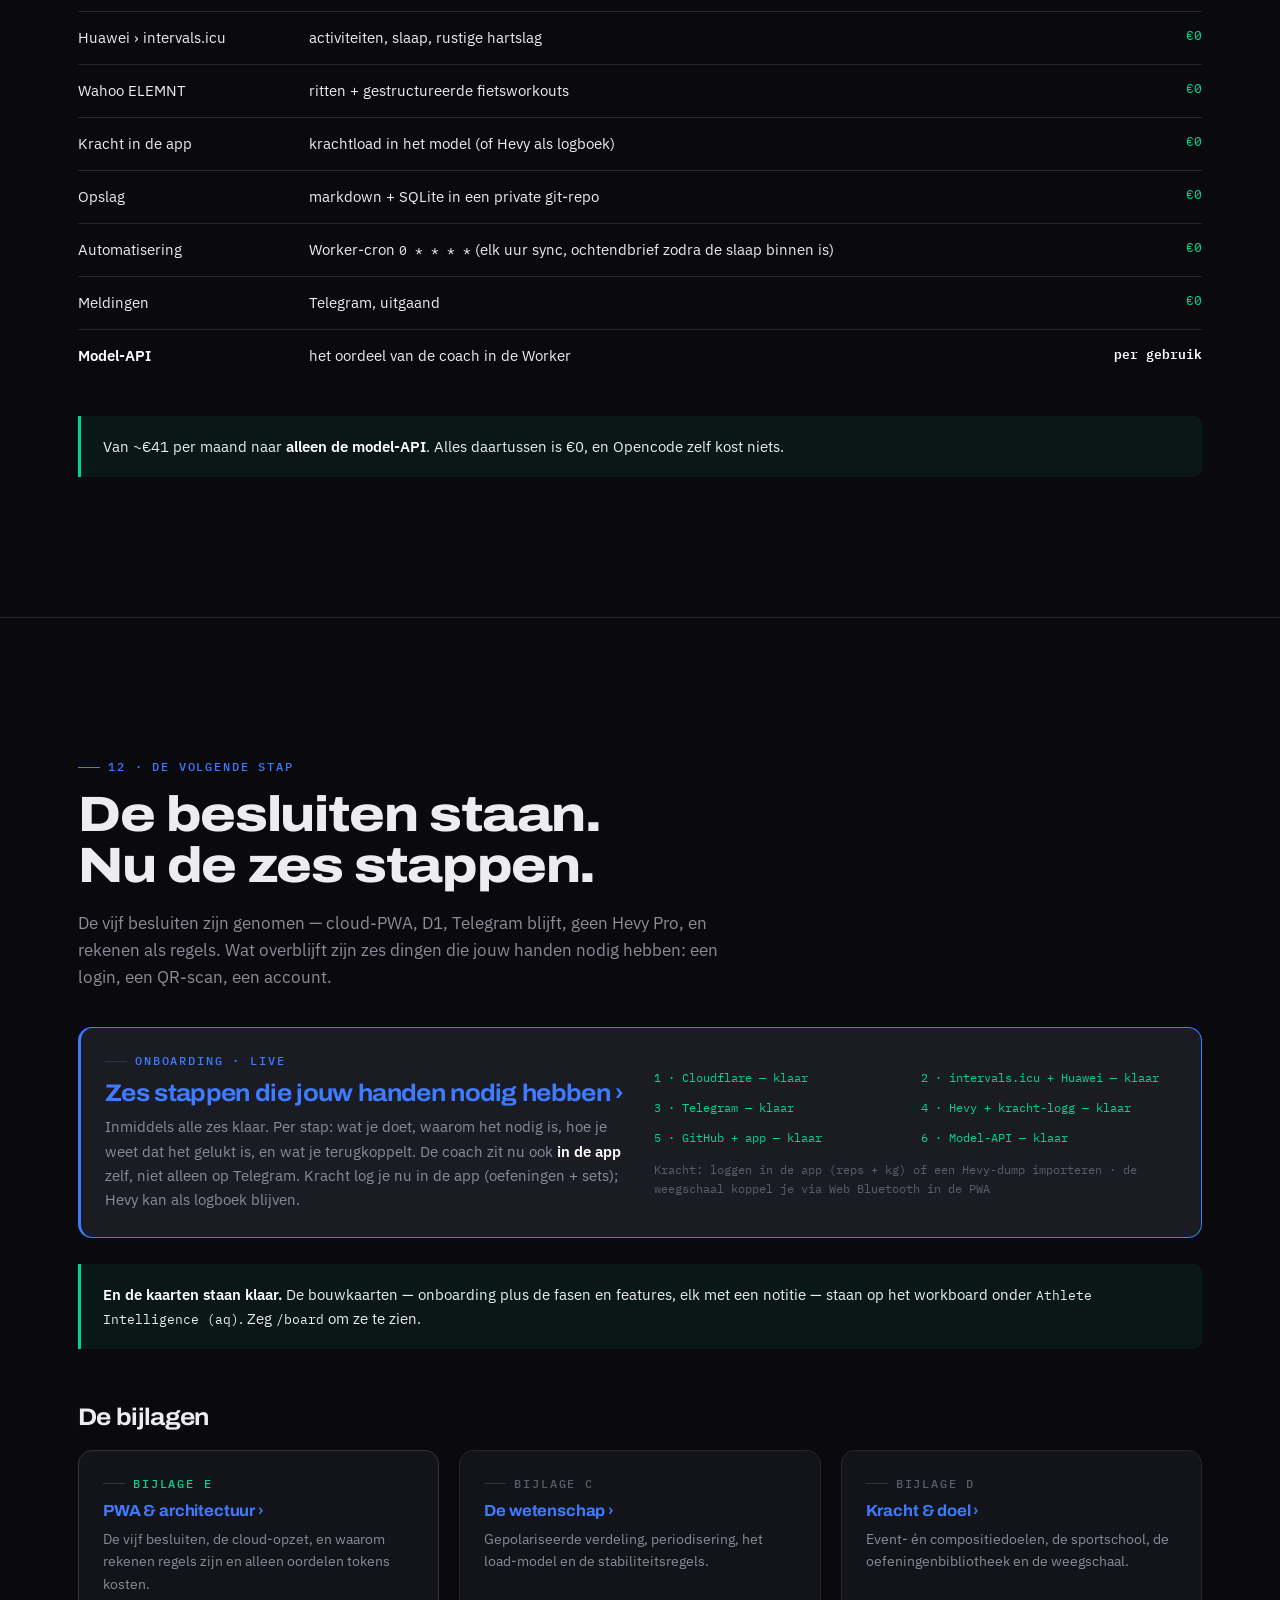
==== commit e5c87403: "deck: gezondheid — drie assen (loop, fiets, hartslag) en de ontwikkeling - mockup met de zones Z1-Z5" ====
--- a/index.html
+++ b/index.html
@@ -25,6 +25,7 @@
       <a href="design.html">Ontwerp</a>
       <a href="beschikbaarheid.html">Beschikbaarheid</a>
       <a href="opbouw.html">Opbouw</a>
+      <a href="zones.html">Gezondheid</a>
     </div>
   </div>
 </nav>
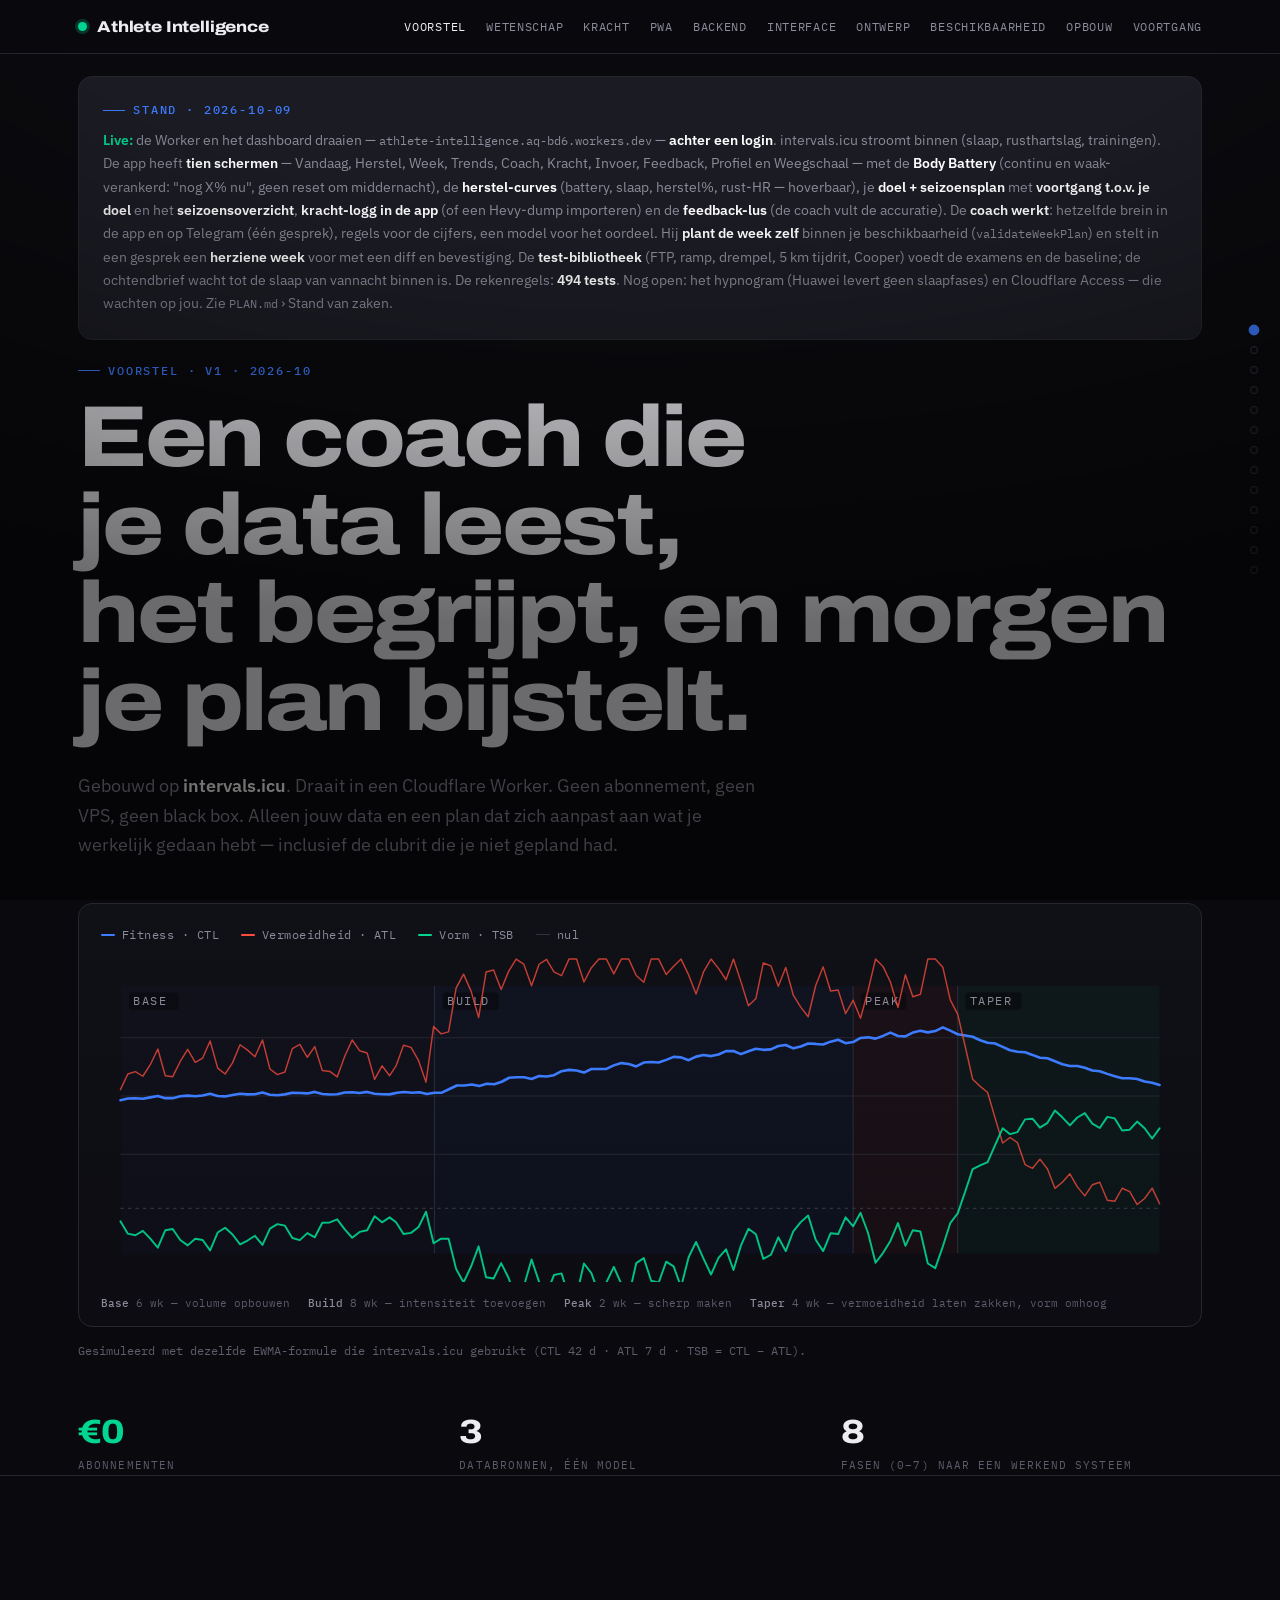
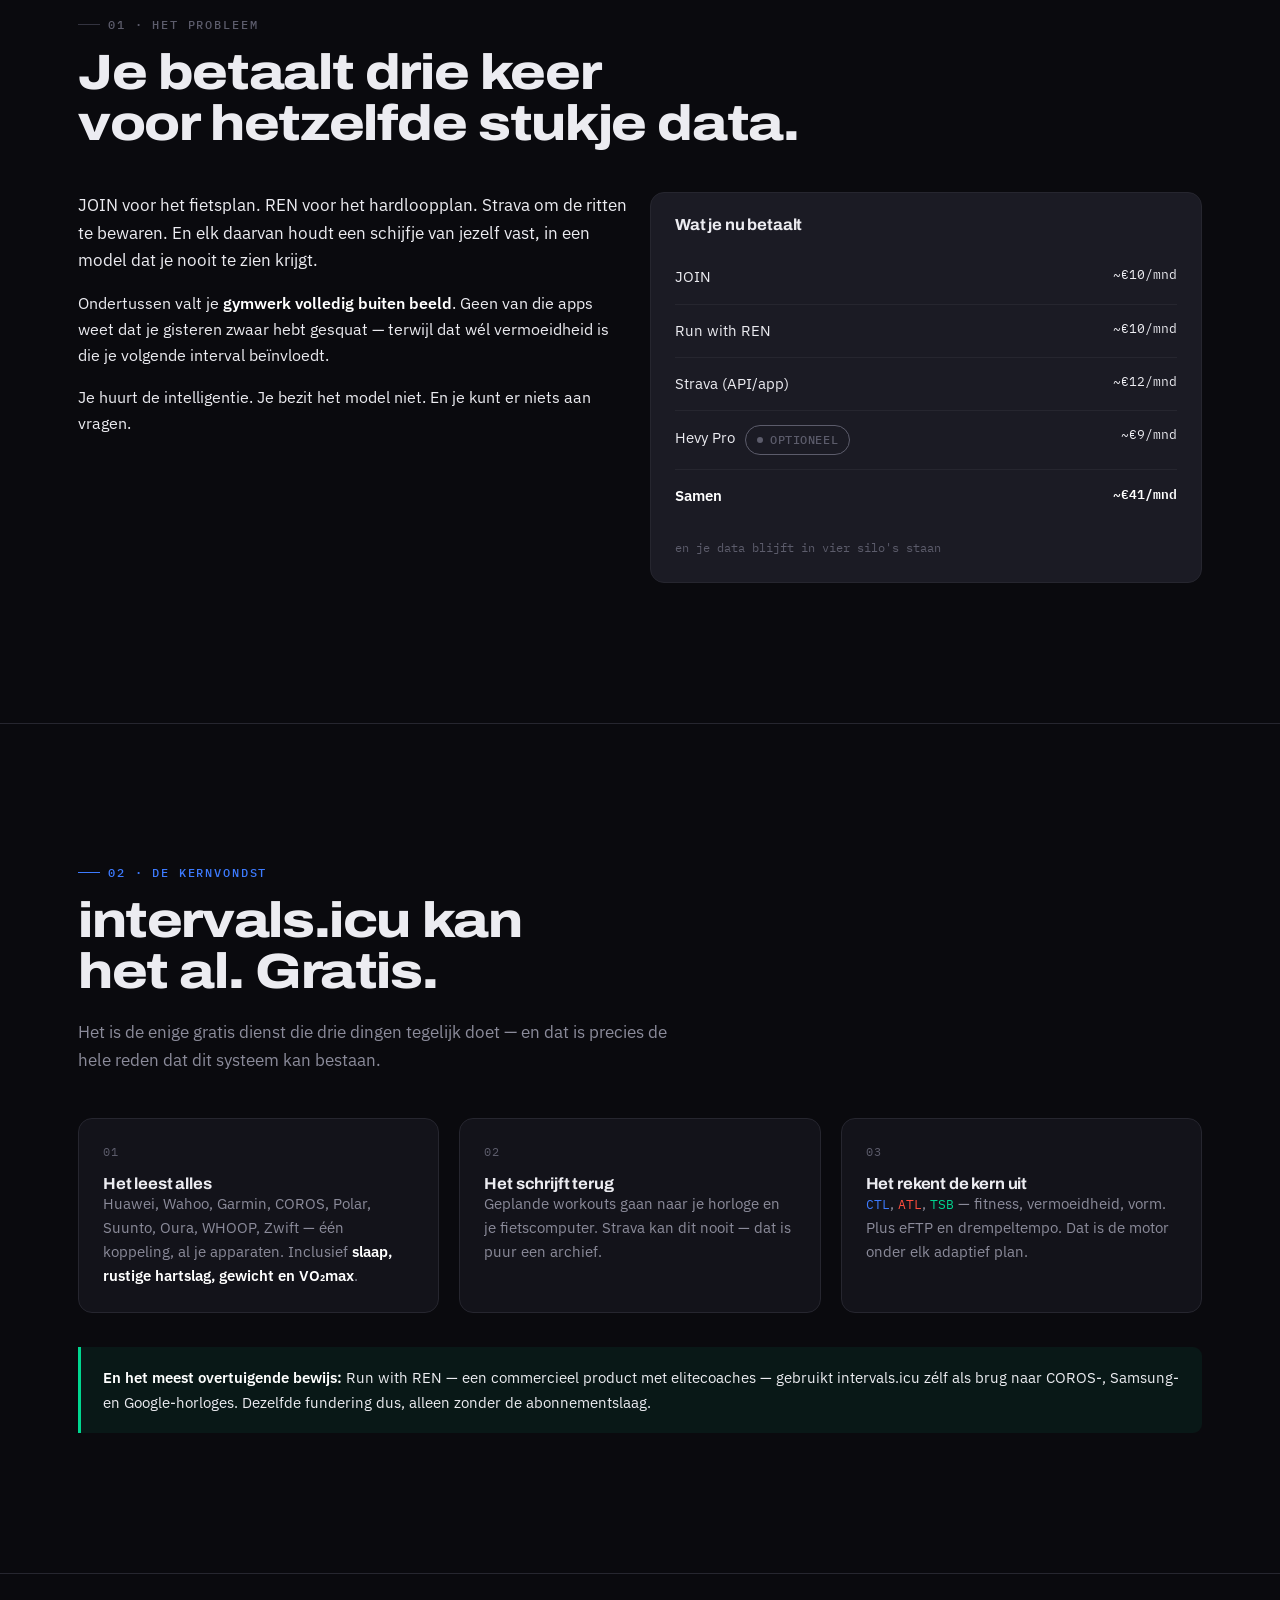
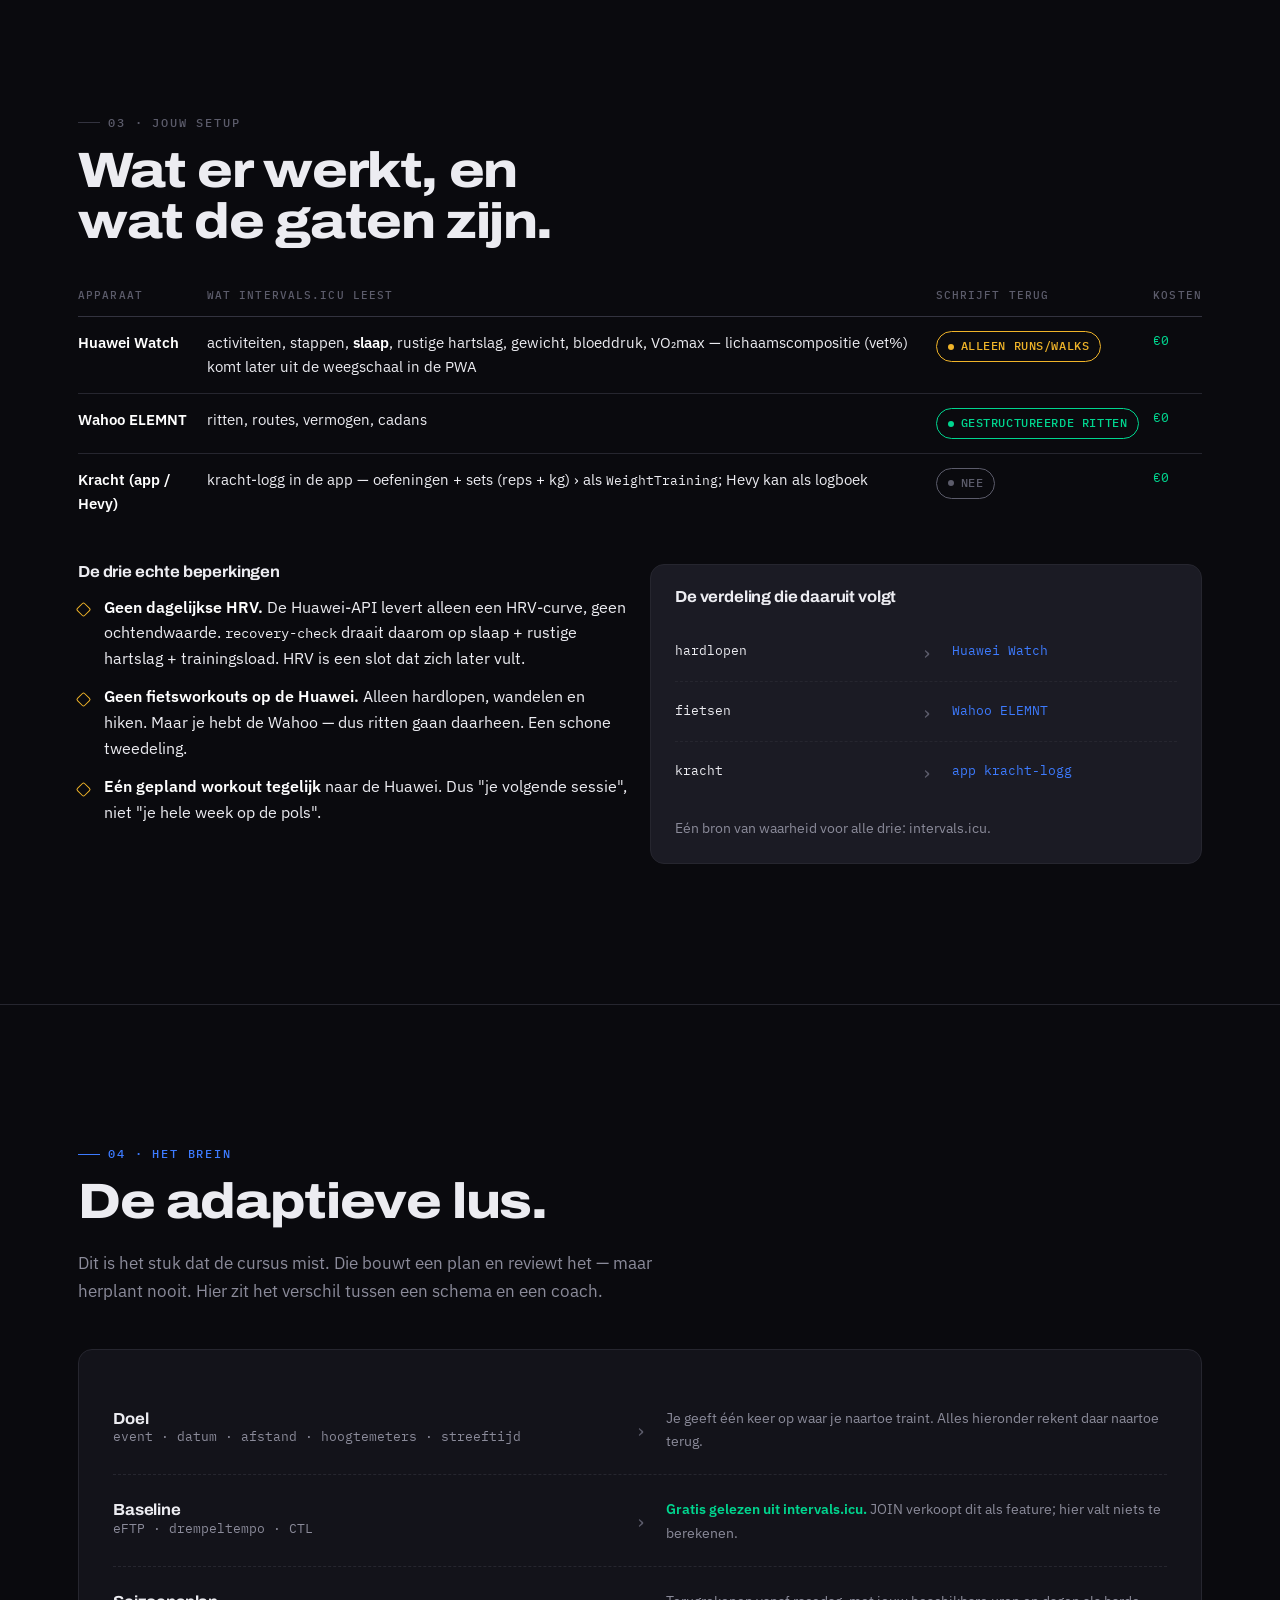
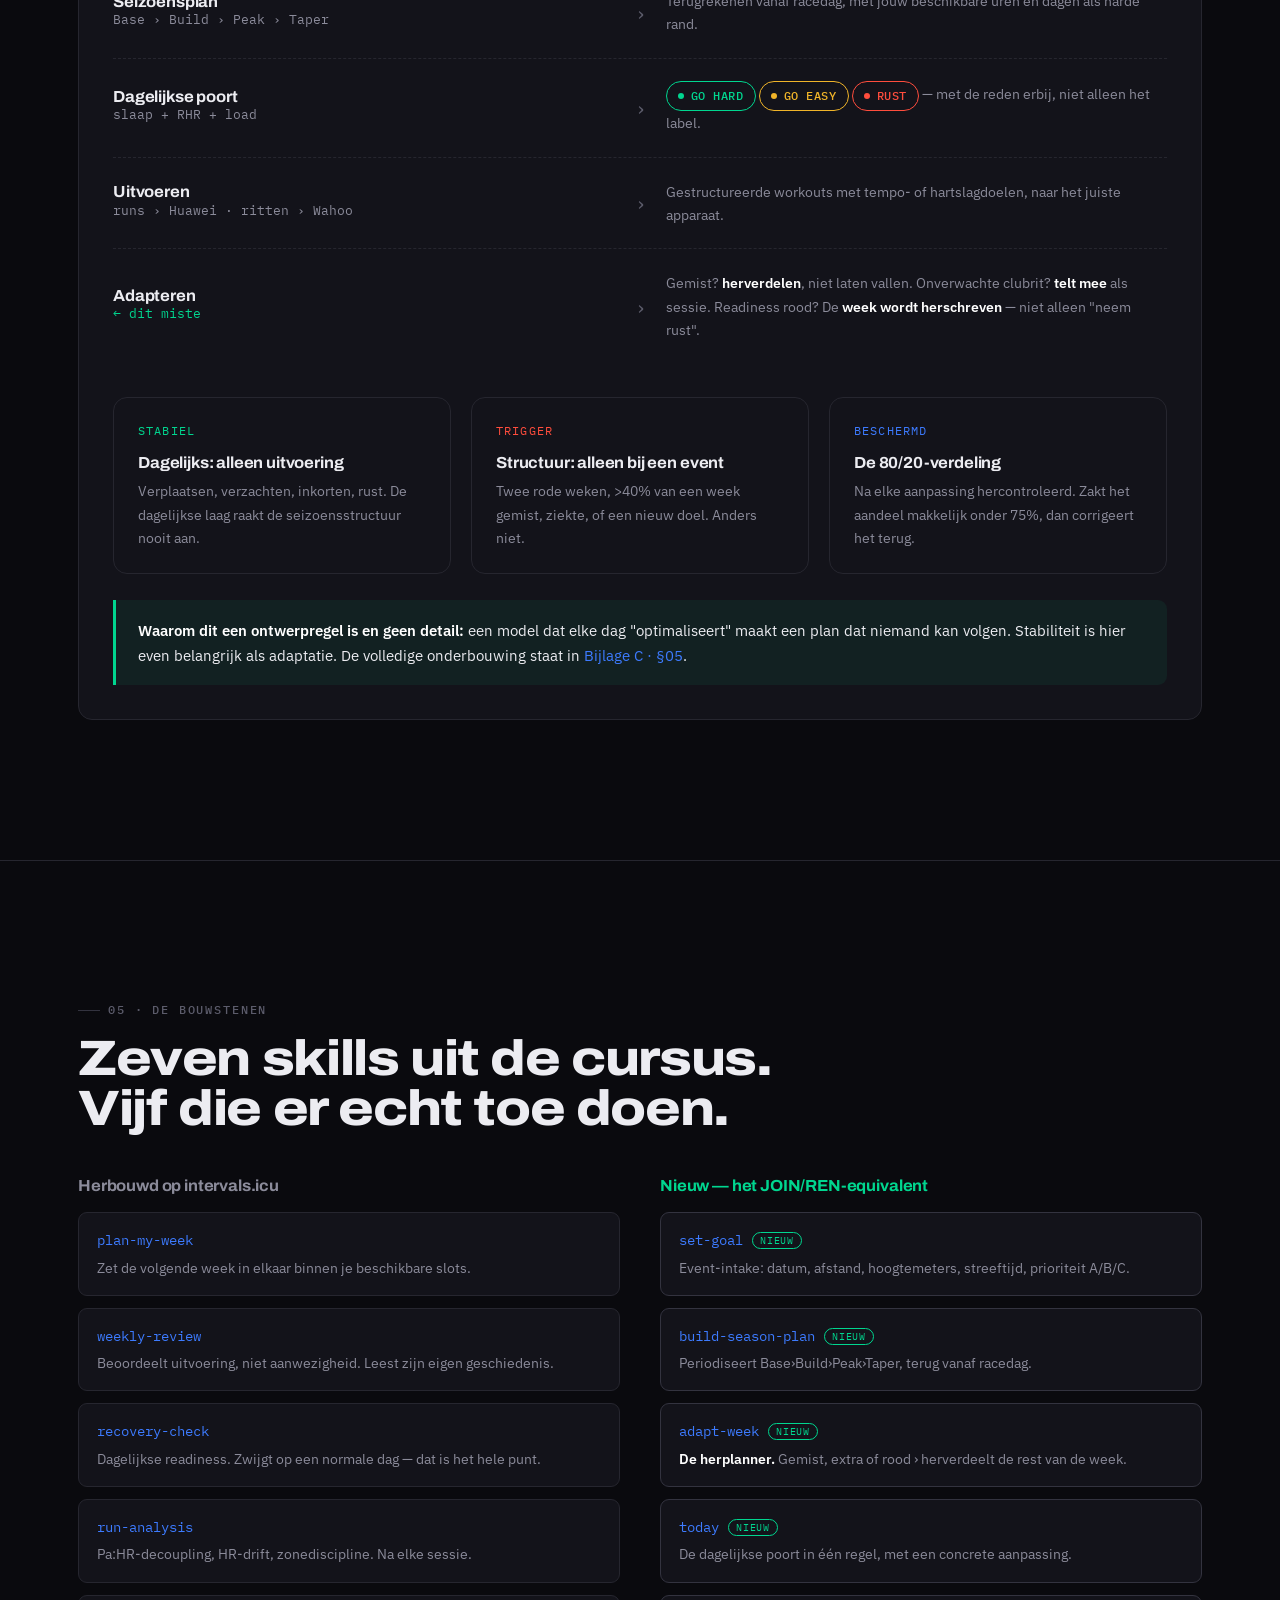
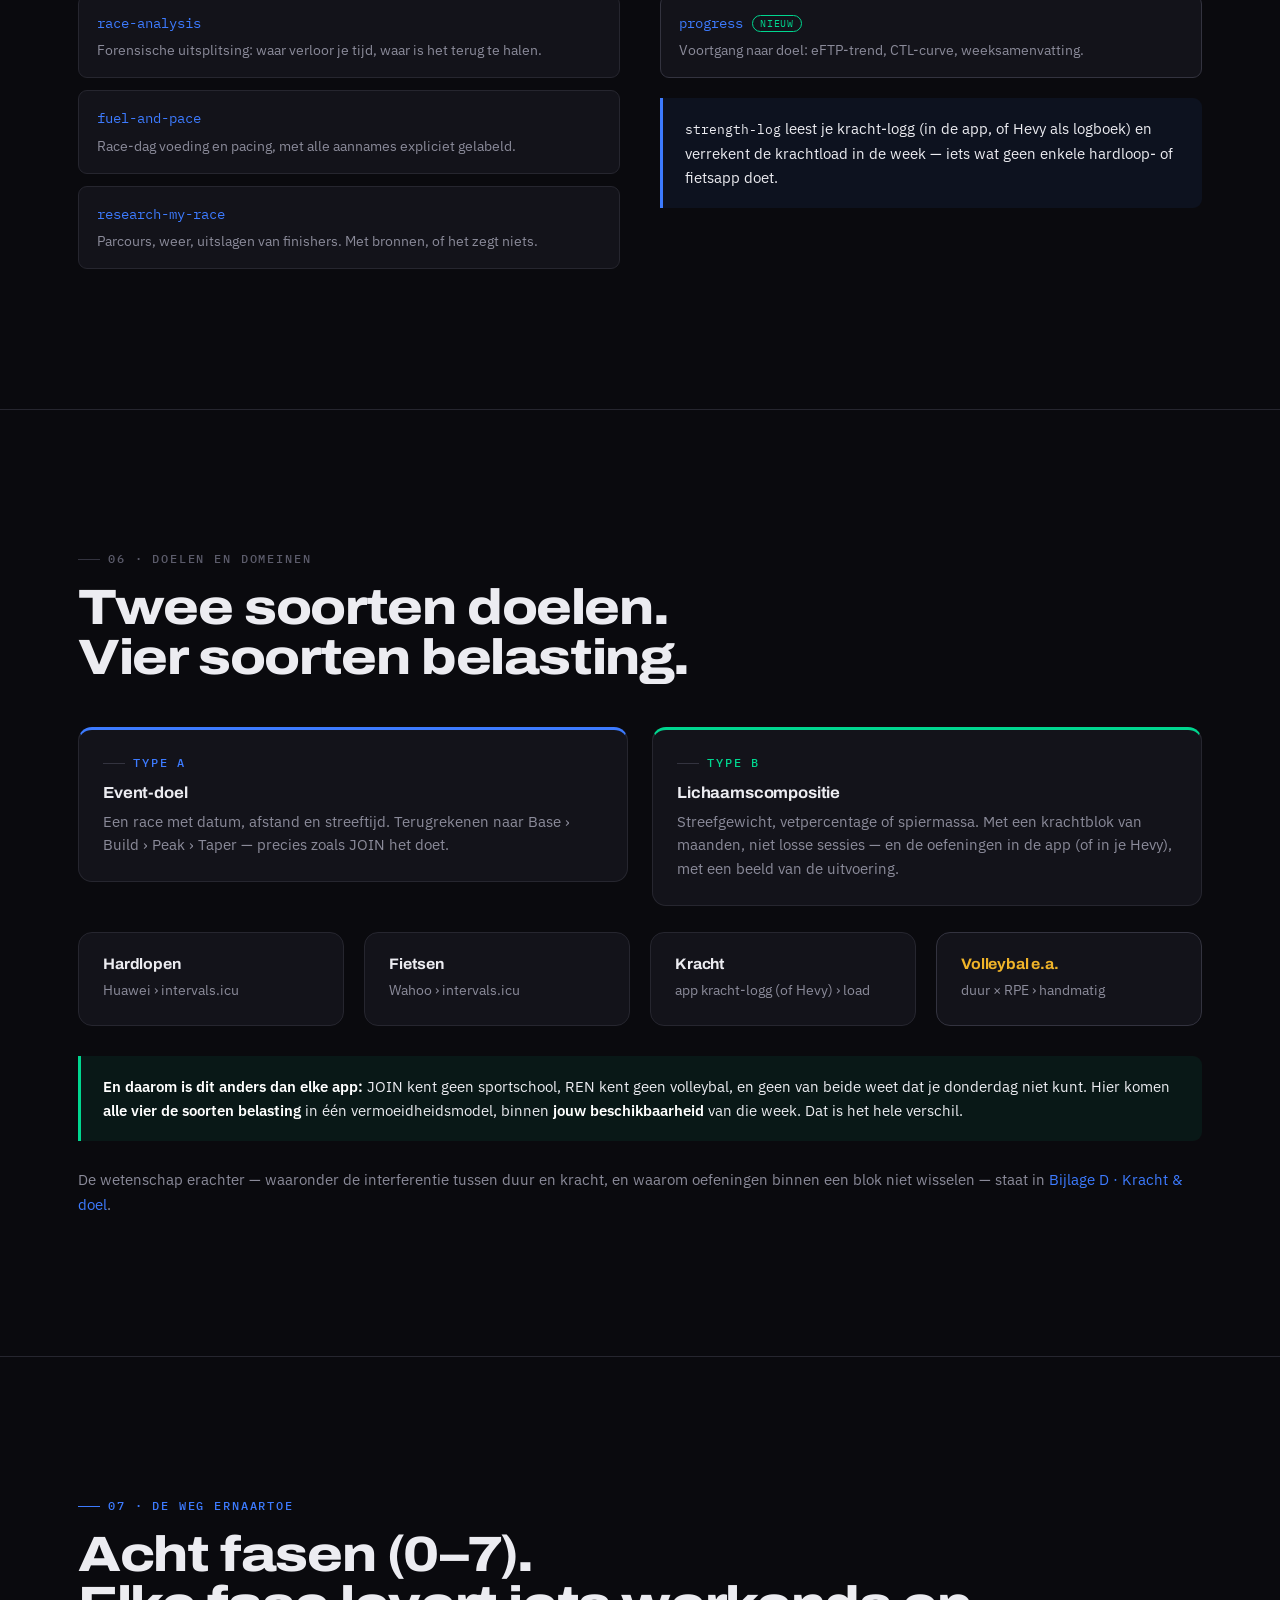
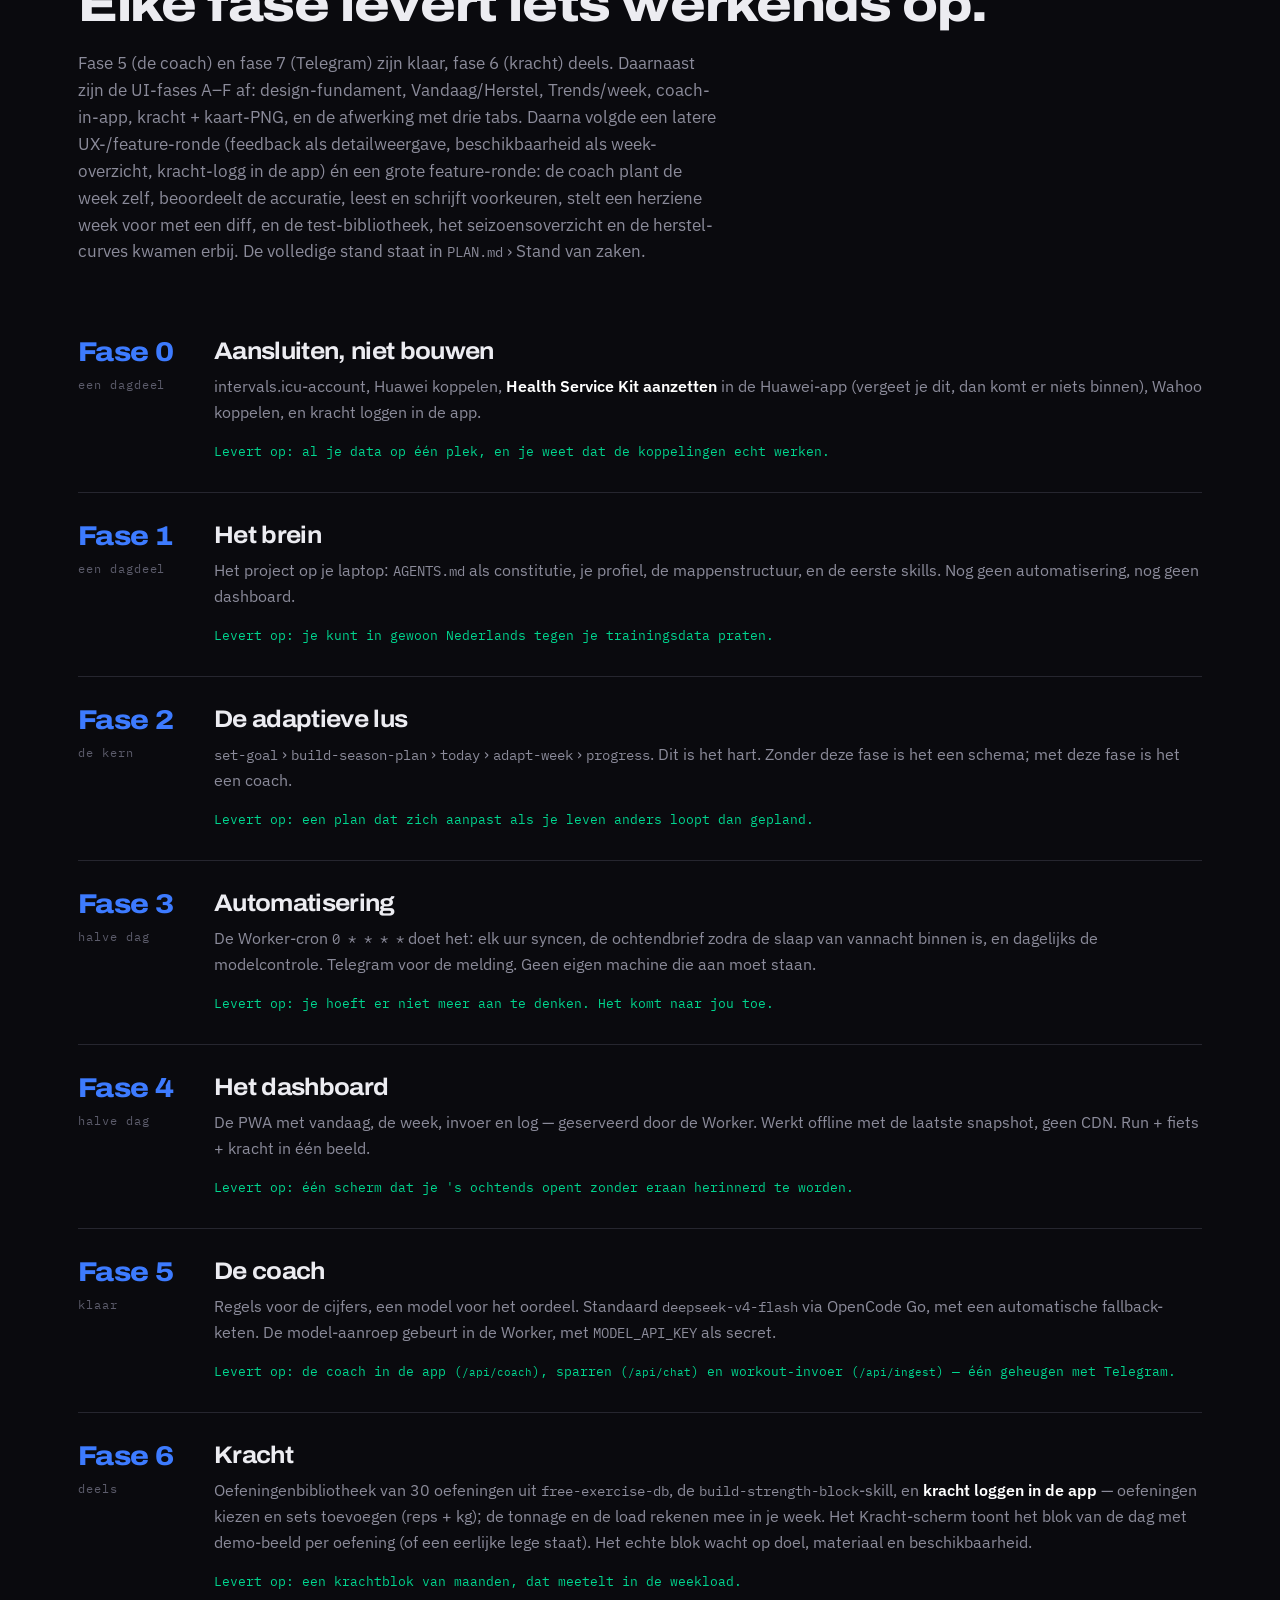
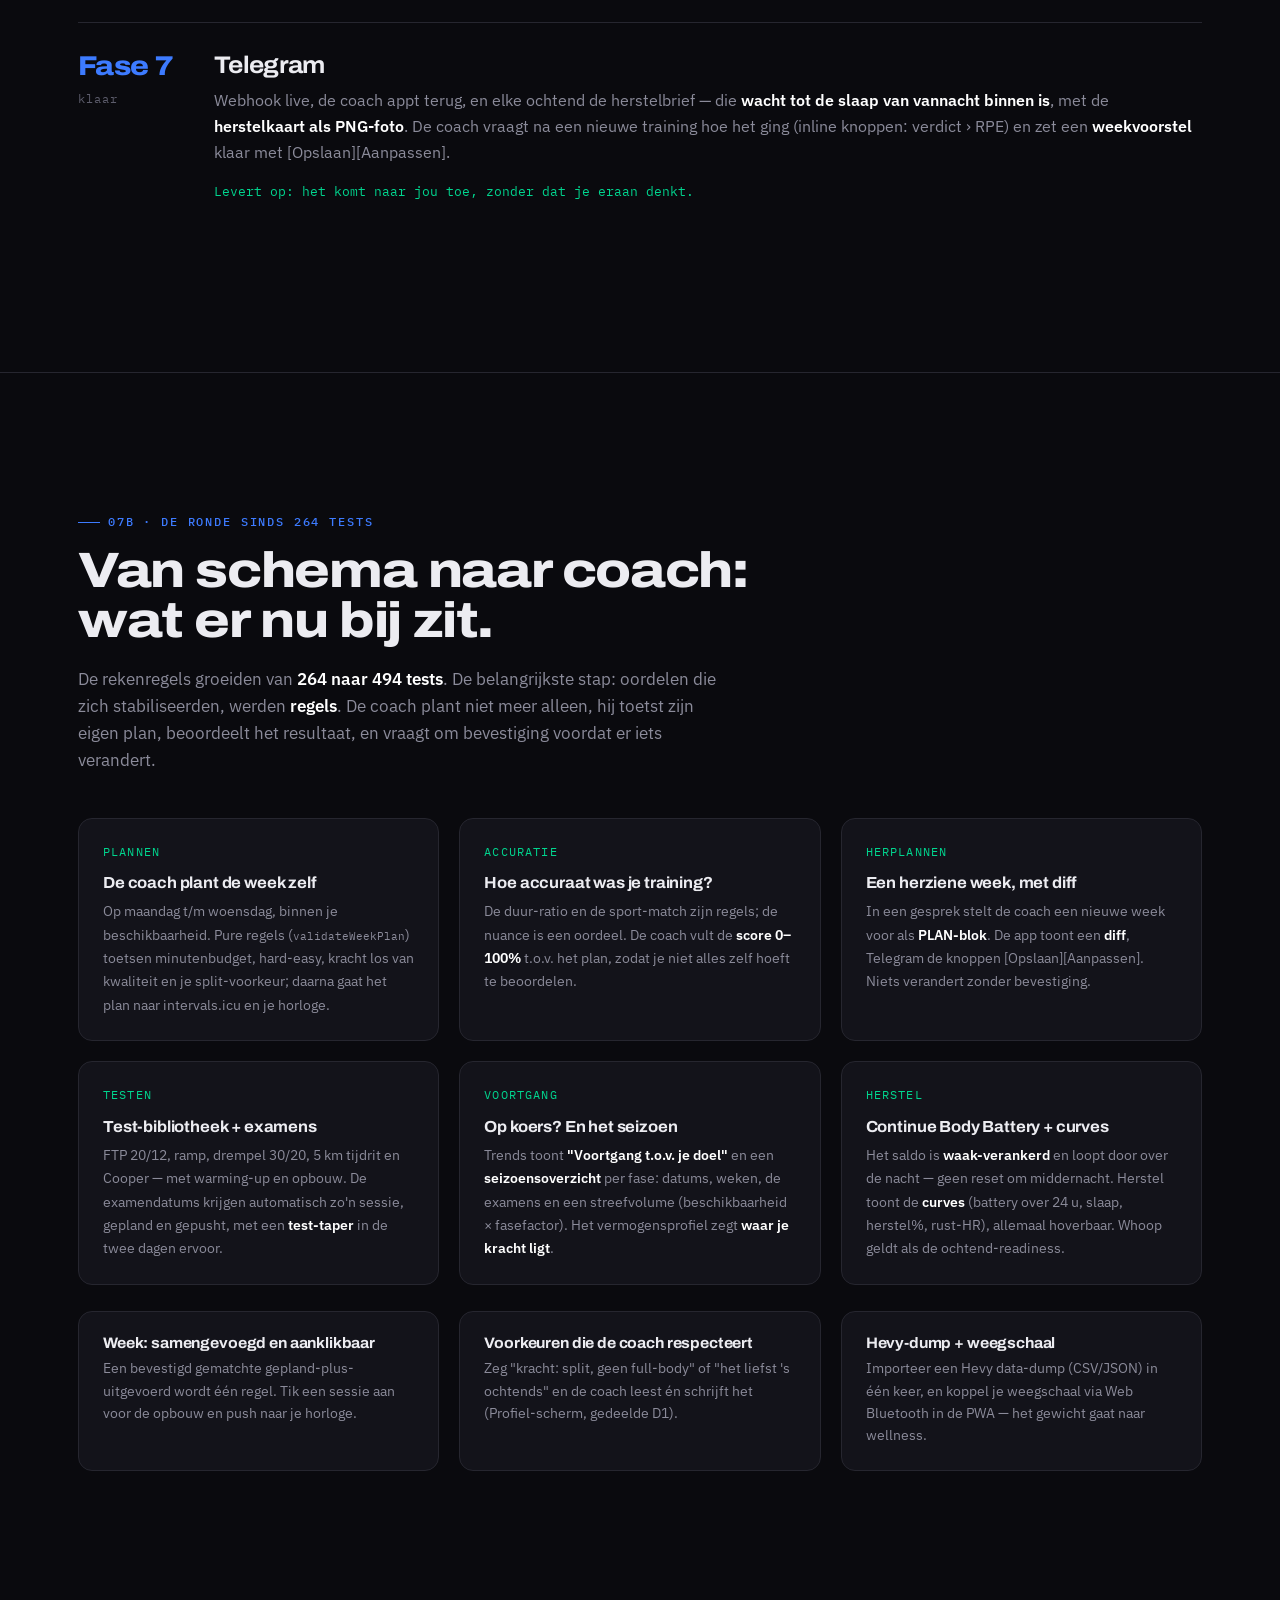
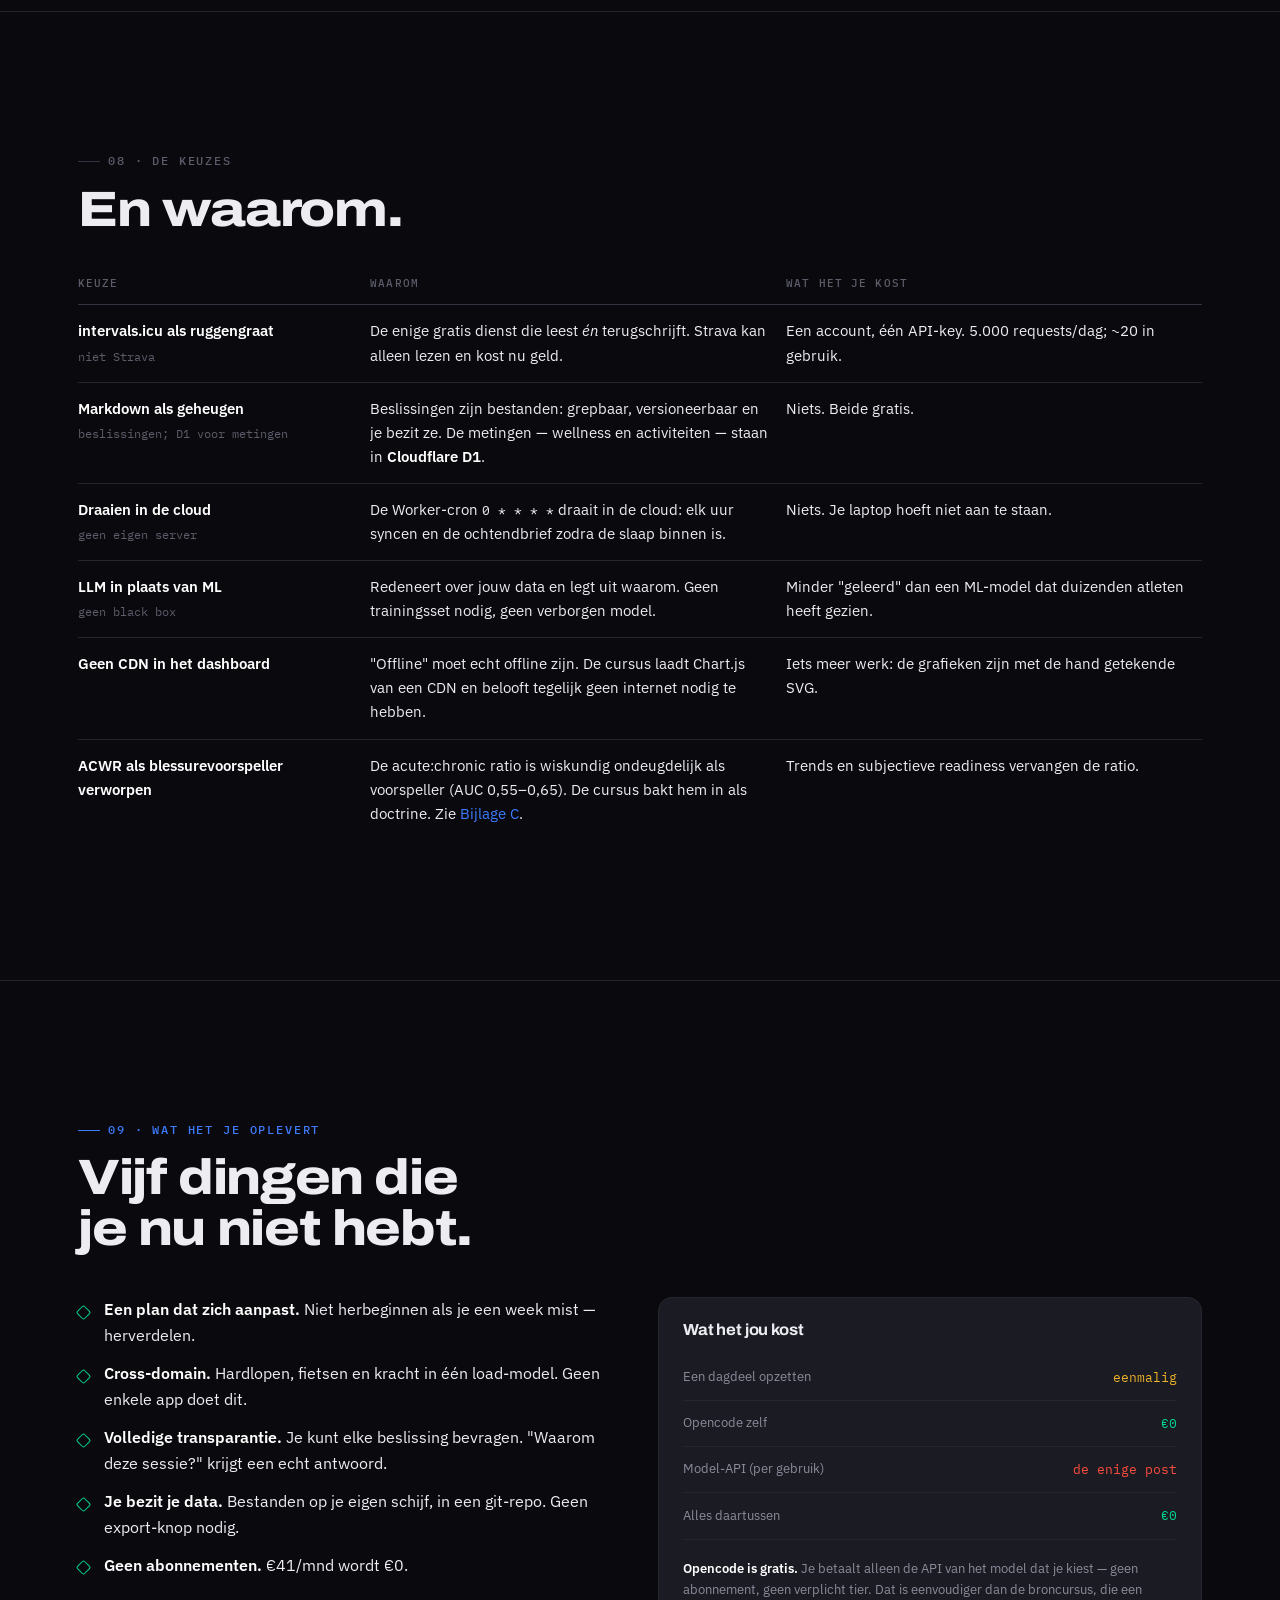
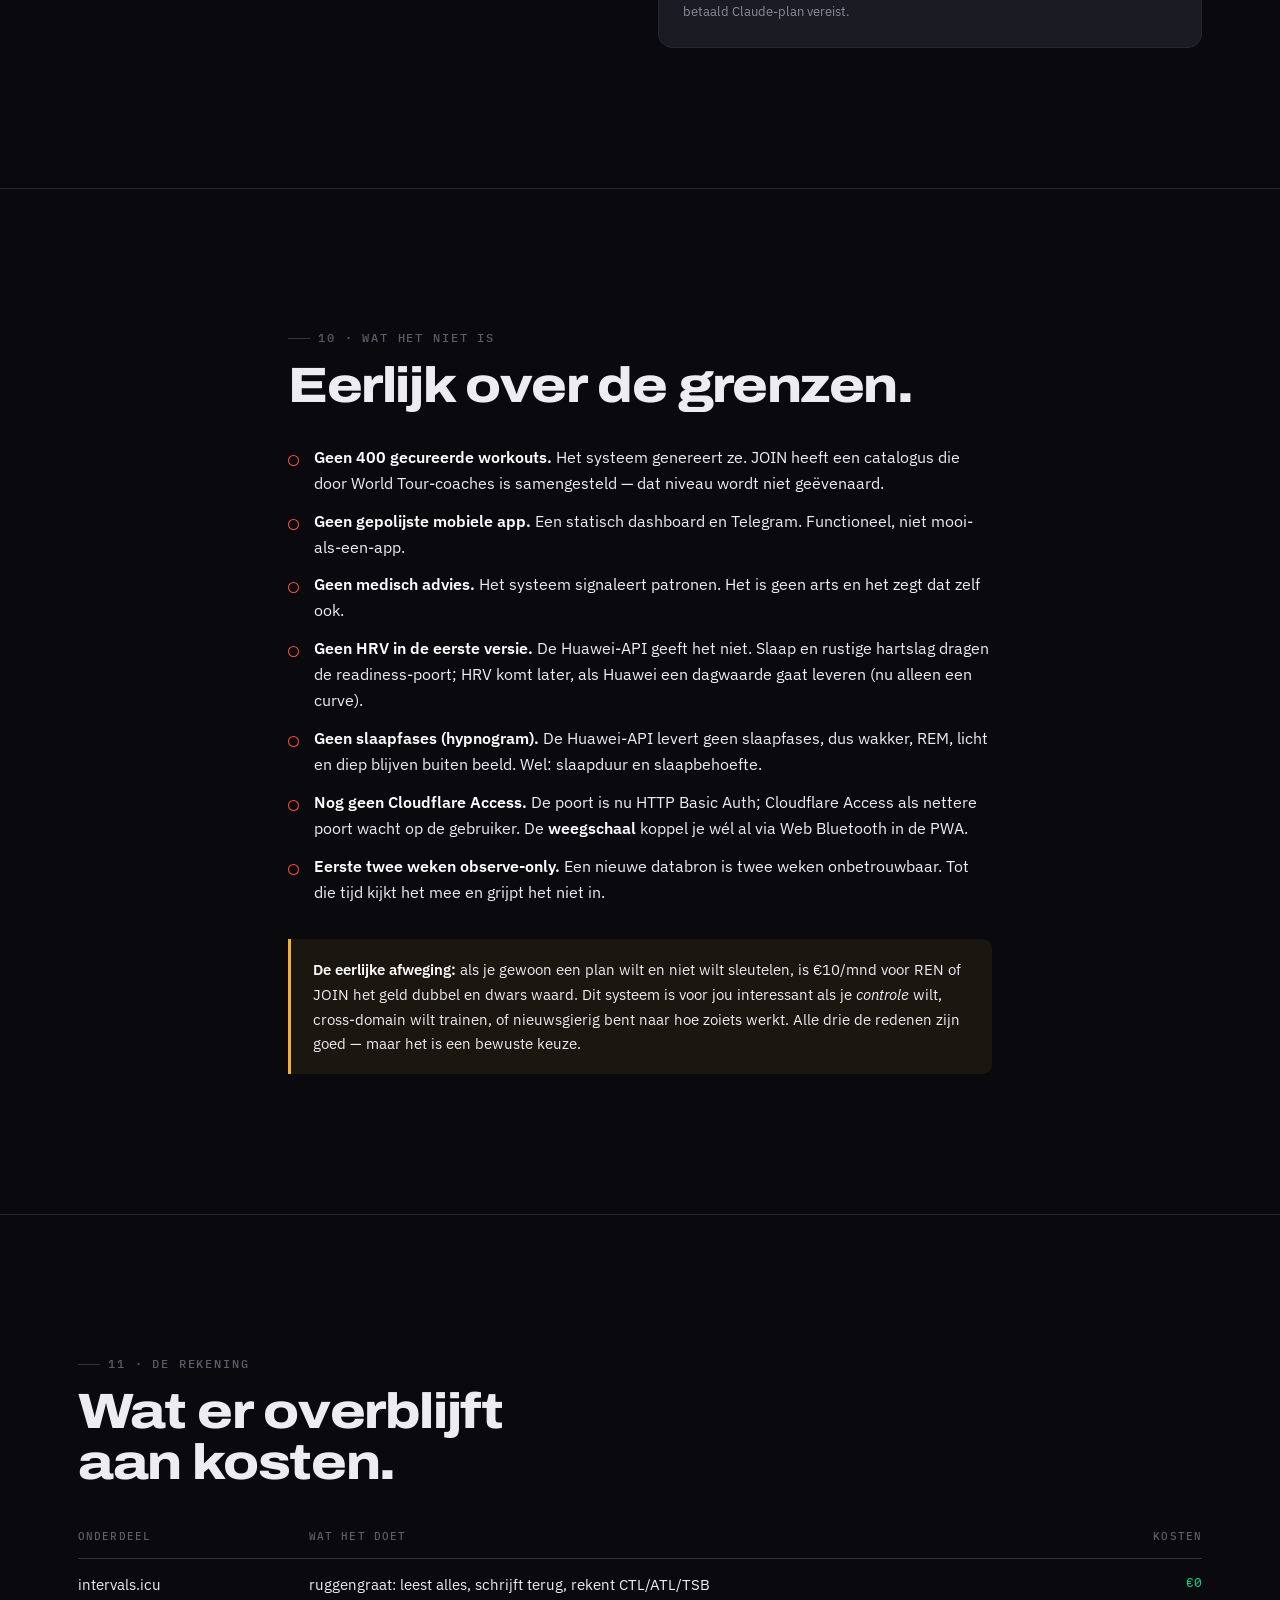
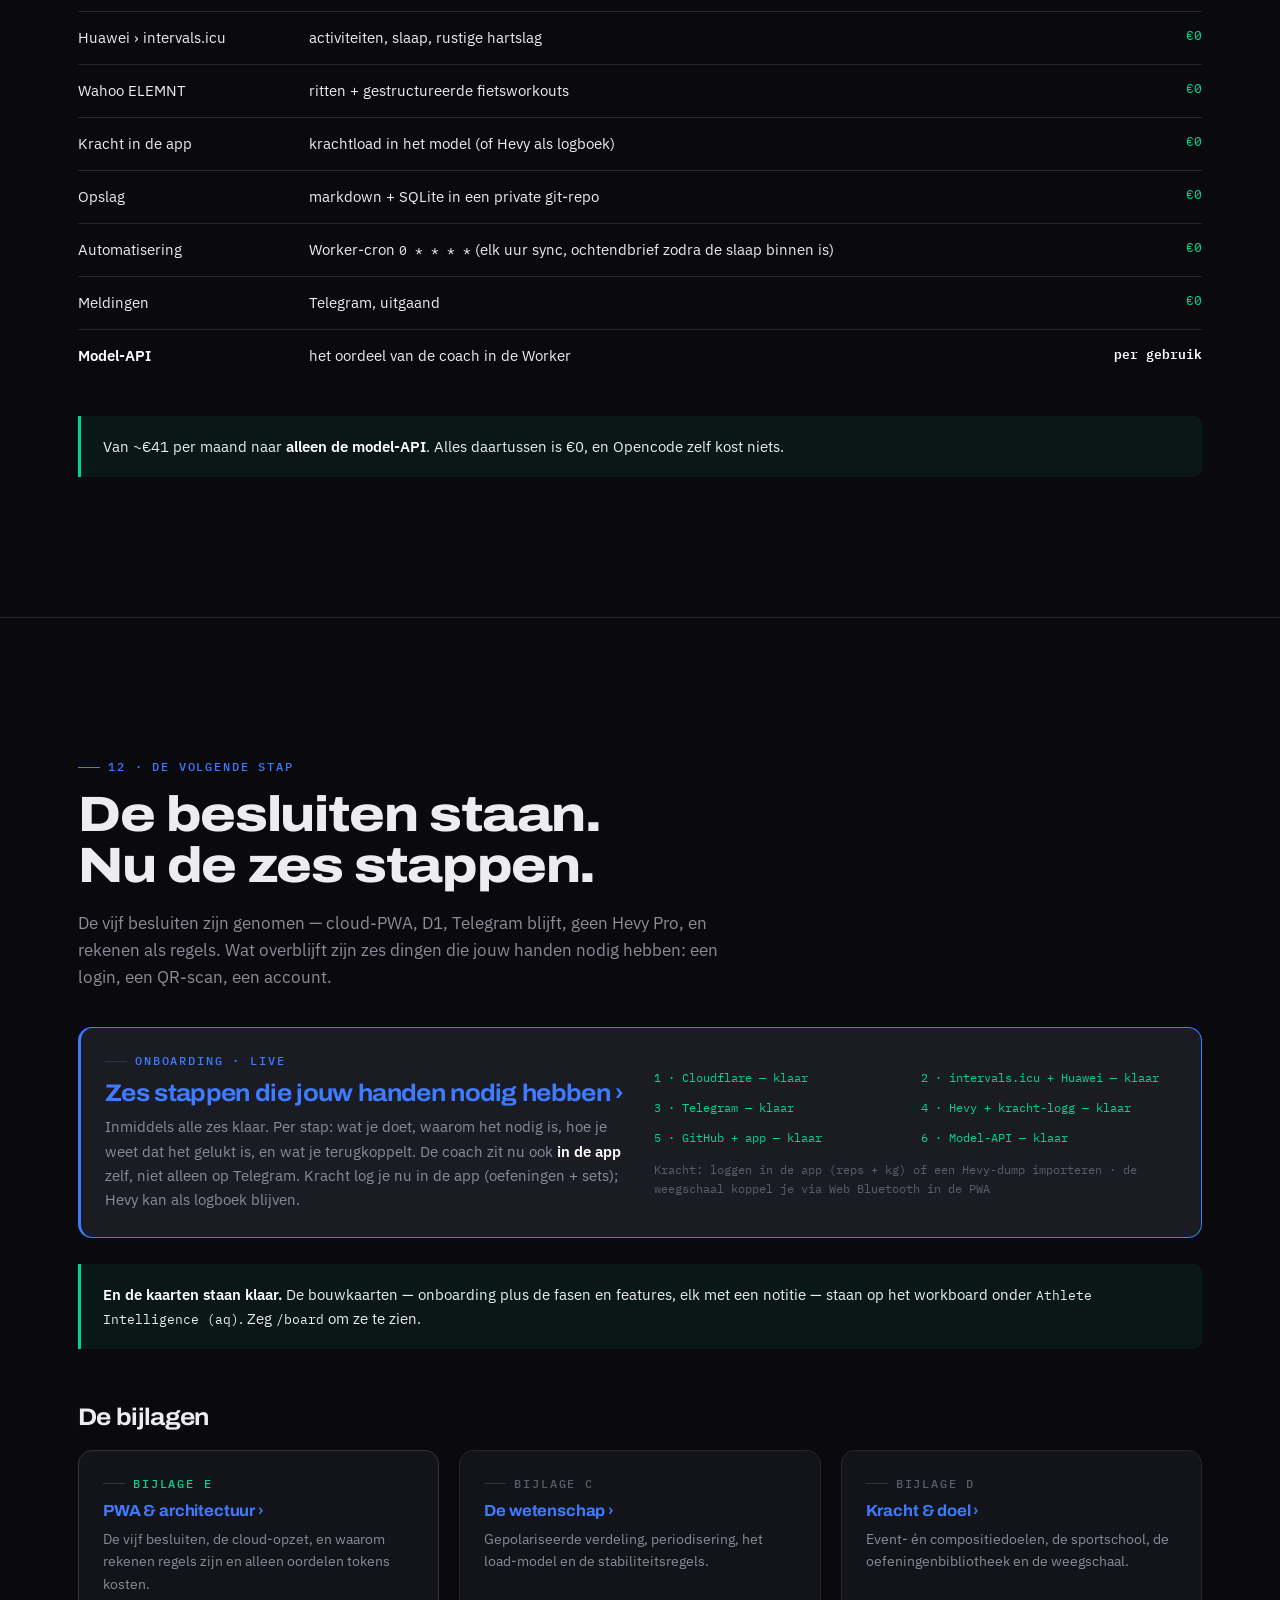
==== commit 43a51250: "deck: voortgang — complete herziening van de trends-sectie - vier vragen als volgorde: vorm (ga ik v" ====
--- a/index.html
+++ b/index.html
@@ -25,7 +25,7 @@
       <a href="design.html">Ontwerp</a>
       <a href="beschikbaarheid.html">Beschikbaarheid</a>
       <a href="opbouw.html">Opbouw</a>
-      <a href="zones.html">Gezondheid</a>
+      <a href="voortgang.html">Voortgang</a>
     </div>
   </div>
 </nav>
